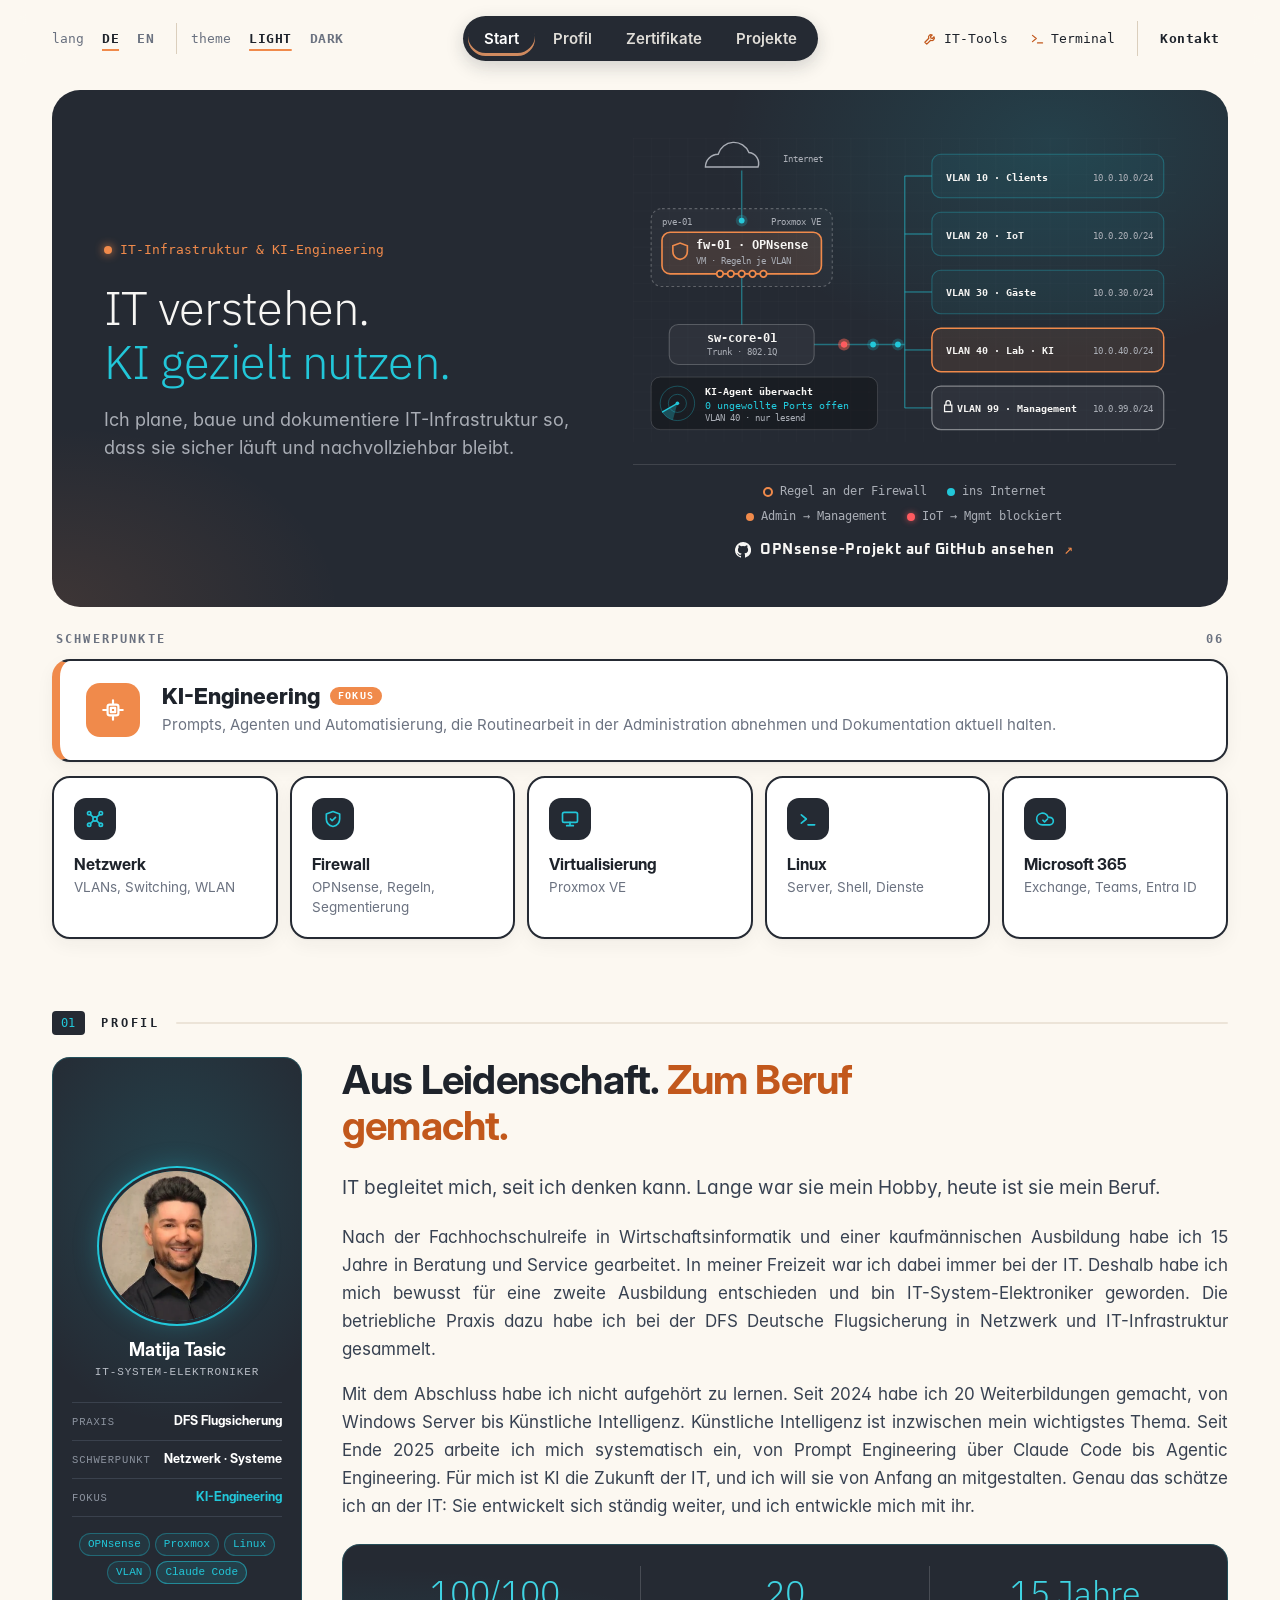
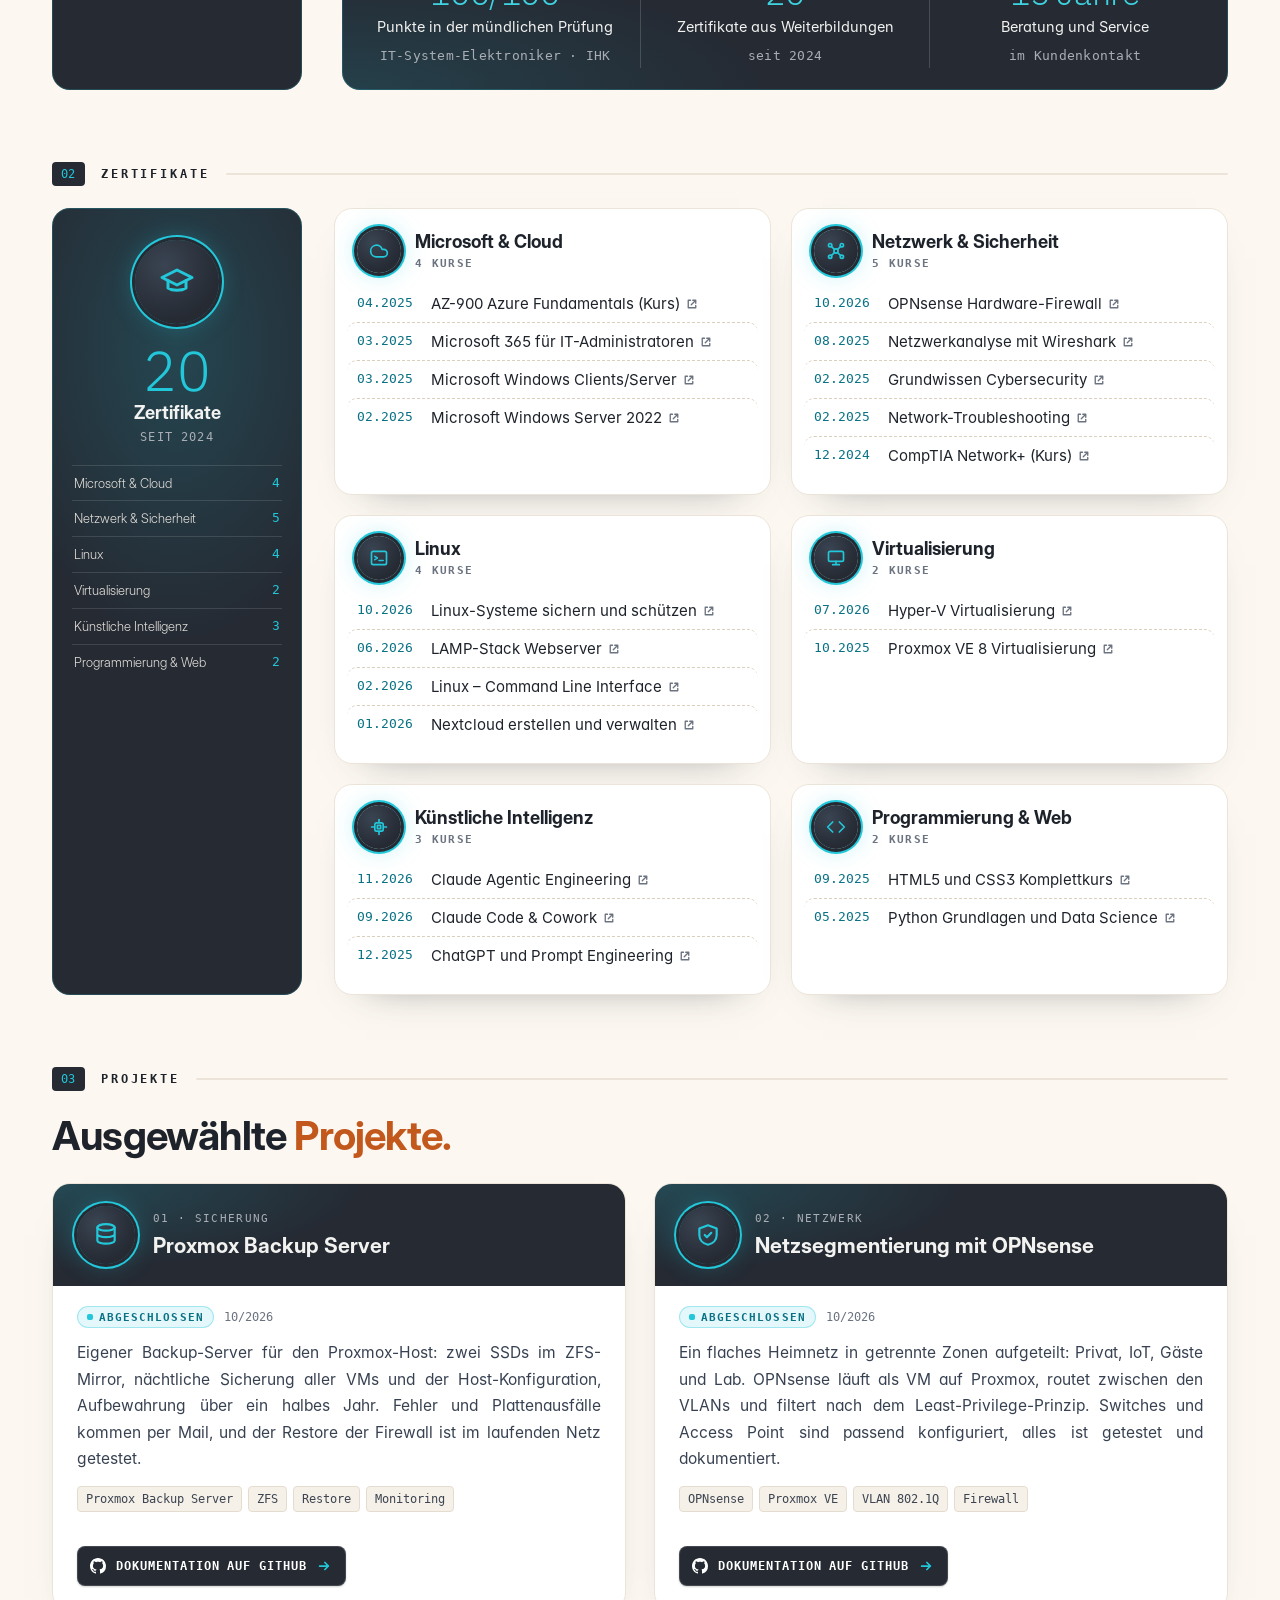
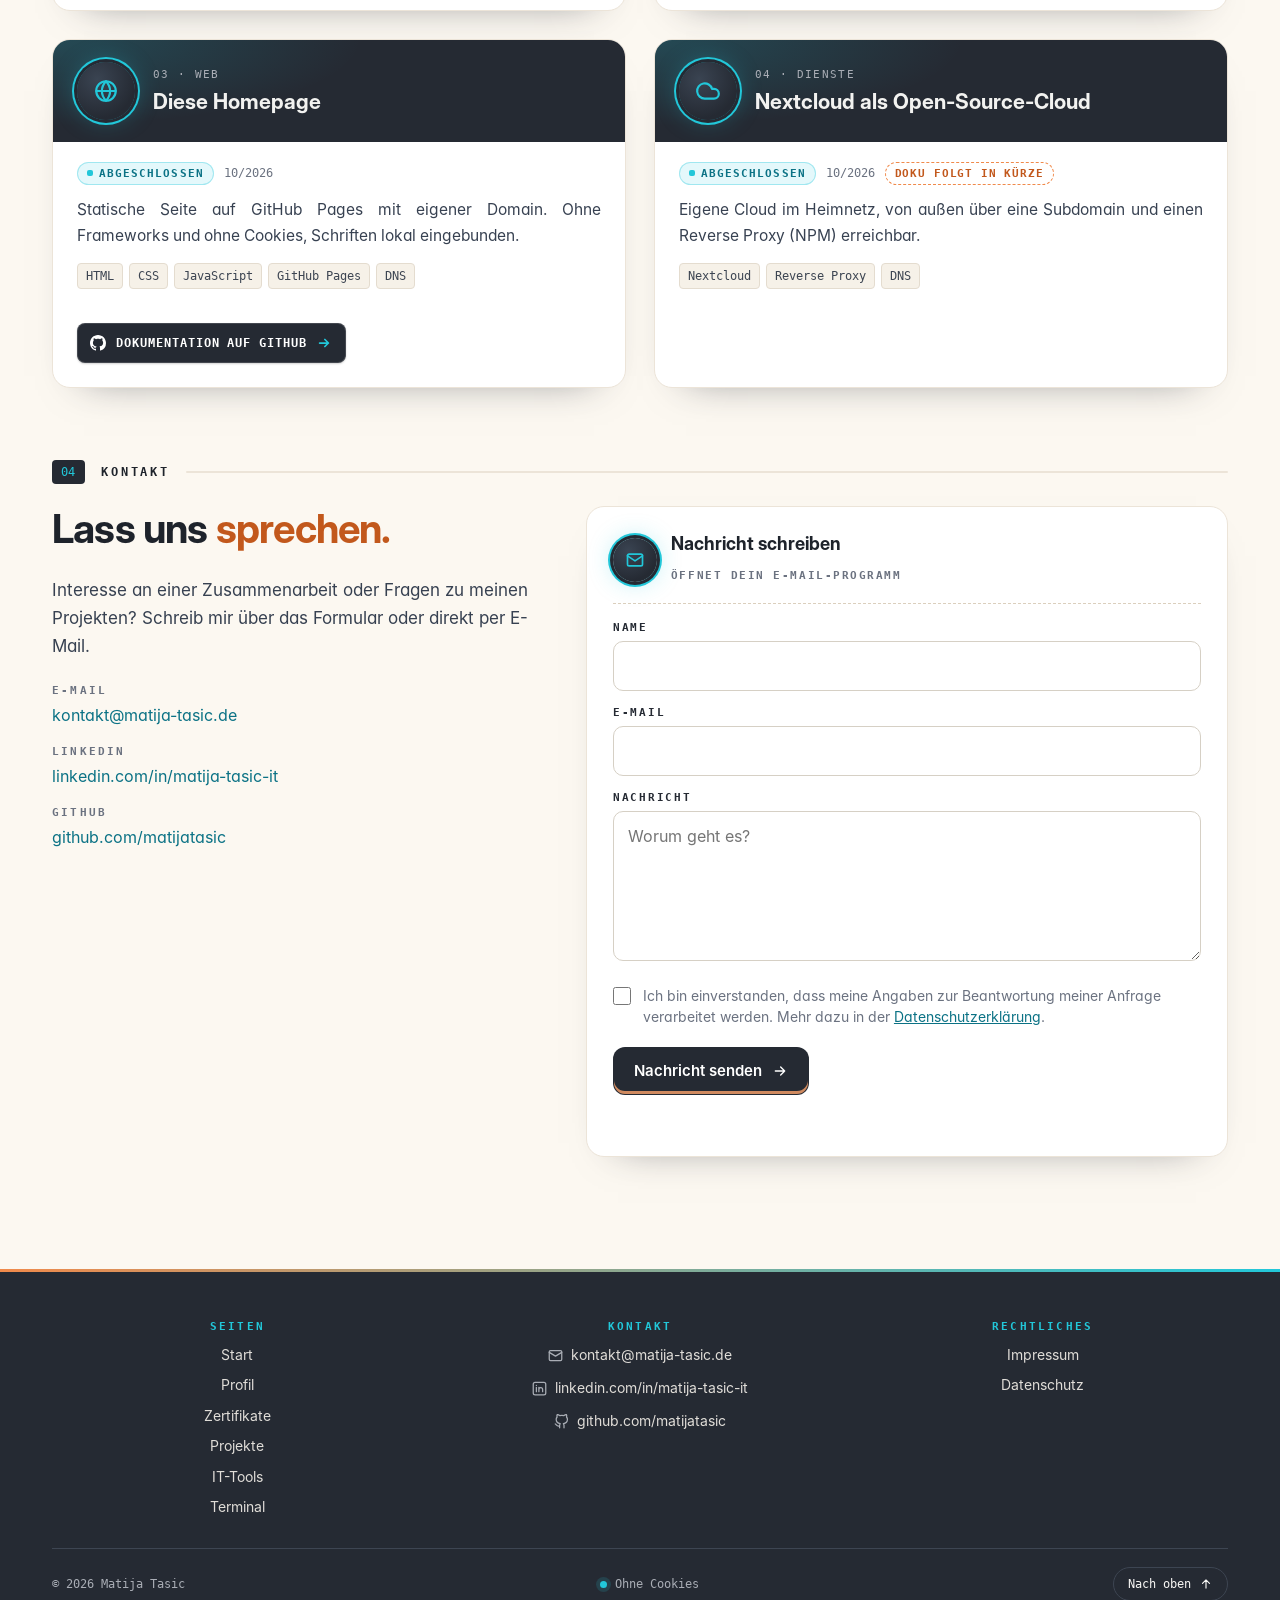
==== index.html @ be8ec12d "Startseite: Legende unter dem Netzplan in zwei feste Paare Oben „Regel an der Firewall“ + „ins Inter" ====
<!doctype html>
<html lang="de" translate="no" data-theme="light" data-title-de="Matija Tasic · IT-Administrator" data-title-en="Matija Tasic · IT Administrator">
<head>
  <meta charset="utf-8">
  <meta name="viewport" content="width=device-width, initial-scale=1">
  <title>Matija Tasic · IT-Administrator</title>
  <meta name="description" content="Portfolio von Matija Tasic, IT-Administrator: Netzwerk, Virtualisierung und saubere Dokumentation.">
  <meta name="google-site-verification" content="LfgrHQi7JJd3vk1AqT6-o4-kDVeIwT-0e5dMvR38cWw">
  <link rel="canonical" href="https://matija-tasic.de/">
  <meta property="og:type" content="profile">
  <meta property="og:site_name" content="Matija Tasic">
  <meta property="og:locale" content="de_DE">
  <meta property="og:title" content="Matija Tasic · IT-Administrator">
  <meta property="og:description" content="Portfolio von Matija Tasic, IT-Administrator: Netzwerk, Virtualisierung und saubere Dokumentation.">
  <meta property="og:url" content="https://matija-tasic.de/">
  <meta property="og:image" content="https://matija-tasic.de/assets/img/og-image.jpg">
  <meta property="og:image:width" content="1200">
  <meta property="og:image:height" content="630">
  <meta property="og:image:alt" content="Matija Tasic, IT-Administrator">
  <meta name="twitter:card" content="summary_large_image">
  <script type="application/ld+json">
{
  "@context": "https://schema.org",
  "@graph": [
    {
      "@type": "Person",
      "@id": "https://matija-tasic.de/#person",
      "name": "Matija Tasic",
      "alternateName": "Matija Tašić",
      "jobTitle": "IT-Administrator",
      "url": "https://matija-tasic.de/",
      "image": "https://matija-tasic.de/assets/img/og-image.jpg",
      "email": "mailto:kontakt@matija-tasic.de",
      "knowsAbout": [
        "Netzwerk",
        "VLAN",
        "KI-Engineering",
        "Firewall",
        "OPNsense",
        "Proxmox VE",
        "Proxmox Backup Server",
        "ZFS",
        "Virtualisierung",
        "IT-Dokumentation"
      ],
      "sameAs": [
        "https://github.com/matijatasic",
        "https://www.linkedin.com/in/matija-tasic-it"
      ]
    },
    {
      "@type": "WebSite",
      "@id": "https://matija-tasic.de/#website",
      "url": "https://matija-tasic.de/",
      "name": "Matija Tasic",
      "inLanguage": [
        "de",
        "en"
      ],
      "publisher": {
        "@id": "https://matija-tasic.de/#person"
      }
    }
  ]
}
  </script>
  <meta name="color-scheme" content="light dark">
  <meta name="google" content="notranslate">
  <link rel="icon" href="assets/img/favicon.svg" type="image/svg+xml">
  <link rel="preload" href="assets/fonts/inter-400.woff2" as="font" type="font/woff2" crossorigin>
  <link rel="preload" href="assets/fonts/inter-display-800.woff2" as="font" type="font/woff2" crossorigin>
  <link rel="stylesheet" href="assets/css/site.css?v=2026110505">
  <script>
    (function () {
      var d = document.documentElement, t = null, l = null;
      var mobil = window.matchMedia && window.matchMedia('(max-width: 860px)').matches;
      // Sprache: am Handy nur für den laufenden Besuch, sonst dauerhaft
      try { t = sessionStorage.getItem('theme'); l = (mobil ? sessionStorage : localStorage).getItem('lang'); } catch (e) {}
      // Seite startet hell (PC und Handy); Dunkel gilt nur, wenn es im laufenden Besuch gewählt wurde
      if (t === 'dark') d.setAttribute('data-theme', 'dark');
      if (l === 'en') d.lang = 'en';
    })();
  </script>
  <script src="assets/js/config.js" defer></script>
  <script src="assets/js/site.js?v=2026110503" defer></script>
  <script data-goatcounter="https://matija.goatcounter.com/count" async src="//gc.zgo.at/count.js"></script>
</head>
<body>
  <a class="skip" href="#inhalt"><span data-l="de">Zum Inhalt springen</span><span data-l="en">Skip to content</span></a>

<header class="site-head">
    <div class="sh-in">
      <a class="brand" href="#start" aria-label="Matija Tasic, Startseite" data-aria-de="Matija Tasic, Startseite" data-aria-en="Matija Tasic, home"><span class="brand-mk brand-3d"><svg viewBox="0 0 64 64" aria-hidden="true" focusable="false"><defs><linearGradient id="mt-f" x1="0" y1="0" x2="0" y2="1"><stop offset="0" stop-color="#ffb47a"/><stop offset="1" stop-color="#c2581c"/></linearGradient><linearGradient id="mt-s" x1="0" y1="0" x2="0" y2="1"><stop offset="0" stop-color="#3a4250"/><stop offset="1" stop-color="#151920"/></linearGradient><radialGradient id="mt-b" cx=".3" cy=".2" r=".9"><stop offset="0" stop-color="#3a4250"/><stop offset="1" stop-color="#222832"/></radialGradient></defs><rect width="64" height="64" rx="13" fill="url(#mt-b)"/><text x="34" y="45.5" font-family="Oxanium, sans-serif" font-weight="700" font-size="31" text-anchor="middle" letter-spacing="-.5" fill="url(#mt-s)">MT</text><text x="33.5" y="45" font-family="Oxanium, sans-serif" font-weight="700" font-size="31" text-anchor="middle" letter-spacing="-.5" fill="url(#mt-s)">MT</text><text x="33" y="44.5" font-family="Oxanium, sans-serif" font-weight="700" font-size="31" text-anchor="middle" letter-spacing="-.5" fill="url(#mt-s)">MT</text><text x="32.5" y="44" font-family="Oxanium, sans-serif" font-weight="700" font-size="31" text-anchor="middle" letter-spacing="-.5" fill="url(#mt-s)">MT</text><text x="32" y="43.5" font-family="Oxanium, sans-serif" font-weight="700" font-size="31" text-anchor="middle" letter-spacing="-.5" fill="url(#mt-s)">MT</text><text x="31.5" y="43" font-family="Oxanium, sans-serif" font-weight="700" font-size="31" text-anchor="middle" letter-spacing="-.5" fill="url(#mt-s)">MT</text><text x="31" y="42.5" font-family="Oxanium, sans-serif" font-weight="700" font-size="31" text-anchor="middle" letter-spacing="-.5" fill="url(#mt-s)">MT</text><text x="30.5" y="42" font-family="Oxanium, sans-serif" font-weight="700" font-size="31" text-anchor="middle" letter-spacing="-.5" fill="url(#mt-s)">MT</text><text x="30" y="41.5" font-family="Oxanium, sans-serif" font-weight="700" font-size="31" text-anchor="middle" letter-spacing="-.5" fill="url(#mt-s)">MT</text><text x="29.5" y="41" font-family="Oxanium, sans-serif" font-weight="700" font-size="31" text-anchor="middle" letter-spacing="-.5" fill="url(#mt-f)" stroke="#ffd2ae" stroke-opacity=".5" stroke-width=".4">MT</text></svg></span></a>
      <button class="menu-btn" type="button" aria-expanded="false" aria-controls="sh-panel" aria-label="Menü öffnen" data-aria-de="Menü öffnen" data-aria-en="Open menu">
        <svg viewBox="0 0 24 24" fill="none" stroke="currentColor" stroke-width="2" stroke-linecap="round" aria-hidden="true"><path d="M4 7h16M4 12h16M4 17h10"/></svg>
      </button>
      <nav class="mh-grid" aria-label="Hauptmenü" data-aria-de="Hauptmenü" data-aria-en="Main menu">
        <a href="#top" aria-current="page"><svg viewBox="0 0 24 24" fill="none" stroke="currentColor" stroke-width="2" stroke-linecap="round" stroke-linejoin="round" aria-hidden="true"><path d="M3 11l9-7 9 7"/><path d="M5 10v10h14V10"/></svg><span data-l="de">Start</span><span data-l="en">Home</span></a>
        <a href="#profil"><svg viewBox="0 0 24 24" fill="none" stroke="currentColor" stroke-width="2" stroke-linecap="round" stroke-linejoin="round" aria-hidden="true"><circle cx="12" cy="8" r="4"/><path d="M4 21c1.5-4 4.5-6 8-6s6.5 2 8 6"/></svg><span data-l="de">Profil</span><span data-l="en">Profile</span></a>
        <a href="#weiterbildungen"><svg viewBox="0 0 24 24" fill="none" stroke="currentColor" stroke-width="2" stroke-linecap="round" stroke-linejoin="round" aria-hidden="true"><path d="M2 9l10-5 10 5-10 5z"/><path d="M6 11v5c3 2 9 2 12 0v-5"/></svg><span data-l="de">Zertifikate</span><span data-l="en">Certificates</span></a>
        <a href="#projekte"><svg viewBox="0 0 24 24" fill="none" stroke="currentColor" stroke-width="2" stroke-linecap="round" stroke-linejoin="round" aria-hidden="true"><rect x="3" y="4" width="18" height="16" rx="2"/><path d="M3 9h18"/></svg><span data-l="de">Projekte</span><span data-l="en">Projects</span></a>
        <a href="werkzeuge.html"><svg viewBox="0 0 24 24" fill="none" stroke="currentColor" stroke-width="2" stroke-linecap="round" stroke-linejoin="round" aria-hidden="true"><path d="M14.7 6.3a4 4 0 0 0-5.4 5.4L3 18l3 3 6.3-6.3a4 4 0 0 0 5.4-5.4l-2.6 2.6-2.4-.6-.6-2.4z"/></svg><span data-l="de">IT-Tools</span><span data-l="en">IT tools</span></a>
        <a href="terminal.html"><svg viewBox="0 0 24 24" fill="none" stroke="currentColor" stroke-width="2" stroke-linecap="round" stroke-linejoin="round" aria-hidden="true"><path d="m4 17 6-5-6-5"/><path d="M12 19h8"/></svg><span data-l="de">Terminal</span><span data-l="en">Terminal</span></a>
      </nav>
      <div class="sh-panel" id="sh-panel">
        <nav class="sh-nav" aria-label="Hauptmenü" data-aria-de="Hauptmenü" data-aria-en="Main menu">
          <a href="#top" aria-current="page"><span data-l="de">Start</span><span data-l="en">Home</span></a>
          <a href="#profil"><span data-l="de">Profil</span><span data-l="en">Profile</span></a>
          <a href="#weiterbildungen"><span data-l="de">Zertifikate</span><span data-l="en">Certificates</span></a>
          <a href="#projekte"><span data-l="de">Projekte</span><span data-l="en">Projects</span></a>
        </nav>
        <div class="sh-prefs">
          <div class="seg" role="group" aria-label="Sprache" data-aria-de="Sprache" data-aria-en="Language">
            <button type="button" data-set-lang="de" aria-pressed="true">DE</button>
            <button type="button" data-set-lang="en" aria-pressed="false">EN</button>
          </div>
          <div class="seg seg-theme" role="group" aria-label="Ansicht" data-aria-de="Ansicht" data-aria-en="Theme">
            <button type="button" data-set-theme="light" aria-pressed="true">LIGHT</button>
            <button type="button" data-set-theme="dark" aria-pressed="false">DARK</button>
          </div>
        </div>
        <div class="sh-right">
          <nav class="sh-lab" aria-label="Werkzeuge" data-aria-de="Werkzeuge" data-aria-en="Tools">
            <div class="sh-drop">
              <a href="werkzeuge.html"><svg class="ic" viewBox="0 0 24 24" fill="none" stroke="currentColor" stroke-width="2" stroke-linecap="round" stroke-linejoin="round" aria-hidden="true"><path d="M14.7 6.3a4 4 0 0 0-5.4 5.4L3 18l3 3 6.3-6.3a4 4 0 0 0 5.4-5.4l-2.6 2.6-2.4-.6-.6-2.4z"/></svg>IT-Tools<svg viewBox="0 0 24 24" fill="none" stroke="currentColor" stroke-width="2" stroke-linecap="round" stroke-linejoin="round" aria-hidden="true"><path d="m6 9 6 6 6-6"/></svg></a>
              <ul class="sh-tools"><li><a href="werkzeuge.html#subnetz"><svg viewBox="0 0 24 24" fill="none" stroke="currentColor" stroke-width="2" stroke-linecap="round" stroke-linejoin="round" aria-hidden="true"><rect x="9" y="3" width="6" height="5" rx="1"/><rect x="3" y="16" width="6" height="5" rx="1"/><rect x="15" y="16" width="6" height="5" rx="1"/><path d="M12 8v4M6 16v-4h12v4"/></svg><span><span data-l="de">Subnetzrechner</span><span data-l="en">Subnet calculator</span></span></a></li><li><a href="werkzeuge.html#vlan"><svg viewBox="0 0 24 24" fill="none" stroke="currentColor" stroke-width="2" stroke-linecap="round" stroke-linejoin="round" aria-hidden="true"><path d="M12 3l9 5-9 5-9-5 9-5z"/><path d="M3 13l9 5 9-5"/></svg><span><span data-l="de">VLAN-Planer</span><span data-l="en">VLAN planner</span></span></a></li><li><a href="werkzeuge.html#ports"><svg viewBox="0 0 24 24" fill="none" stroke="currentColor" stroke-width="2" stroke-linecap="round" stroke-linejoin="round" aria-hidden="true"><path d="M9 2v5M15 2v5M6 7h12v3a6 6 0 0 1-12 0V7zM12 16v6"/></svg><span><span data-l="de">Port-Lexikon</span><span data-l="en">Port reference</span></span></a></li><li><a href="werkzeuge.html#passwort"><svg viewBox="0 0 24 24" fill="none" stroke="currentColor" stroke-width="2" stroke-linecap="round" stroke-linejoin="round" aria-hidden="true"><rect x="4" y="11" width="16" height="10" rx="2"/><path d="M8 11V7a4 4 0 0 1 8 0v4"/></svg><span><span data-l="de">Passwortgenerator</span><span data-l="en">Password generator</span></span></a></li><li><a href="werkzeuge.html#hash"><svg viewBox="0 0 24 24" fill="none" stroke="currentColor" stroke-width="2" stroke-linecap="round" stroke-linejoin="round" aria-hidden="true"><path d="M5 9h14M5 15h14M10 3 8 21M16 3l-2 18"/></svg><span><span data-l="de">Hash-Rechner</span><span data-l="en">Hash calculator</span></span></a></li><li><a href="werkzeuge.html#befehle"><svg viewBox="0 0 24 24" fill="none" stroke="currentColor" stroke-width="2" stroke-linecap="round" stroke-linejoin="round" aria-hidden="true"><path d="m4 17 6-5-6-5"/><path d="M12 19h8"/></svg><span><span data-l="de">Befehls-Baukasten</span><span data-l="en">Command builder</span></span></a></li><li><a href="werkzeuge.html#binaer"><svg viewBox="0 0 24 24" fill="none" stroke="currentColor" stroke-width="2" stroke-linecap="round" stroke-linejoin="round" aria-hidden="true"><path d="M6 4v6M4.5 5.2 6 4"/><rect x="14" y="4" width="4" height="6" rx="2"/><rect x="4" y="14" width="4" height="6" rx="2"/><path d="M18 14v6M16.5 15.2 18 14"/></svg><span><span data-l="de">Binär-Umrechner</span><span data-l="en">Binary converter</span></span></a></li><li><a href="werkzeuge.html#cron"><svg viewBox="0 0 24 24" fill="none" stroke="currentColor" stroke-width="2" stroke-linecap="round" stroke-linejoin="round" aria-hidden="true"><circle cx="12" cy="12" r="9"/><path d="M12 7v5l3 2"/></svg><span><span data-l="de">Cron-Erklärer</span><span data-l="en">Cron explainer</span></span></a></li></ul>
            </div>
            <a href="terminal.html"><svg class="ic" viewBox="0 0 24 24" fill="none" stroke="currentColor" stroke-width="2" stroke-linecap="round" stroke-linejoin="round" aria-hidden="true"><path d="m4 17 6-5-6-5"/><path d="M12 19h8"/></svg>Terminal</a>
          </nav>
          <a class="sh-cta" href="#kontakt"><span data-l="de">Kontakt</span><span data-l="en">Contact</span></a>
        </div>
      </div>
    </div>
  </header>

  <!-- ============ Inhalt ============ -->
  <main class="doc" id="inhalt">

    <!-- Start -->
    <section class="chapter hero" id="start">
      <div class="hero-card">
        <div class="hero-text">
          <span class="hero-tag"><span data-l="de">IT-Infrastruktur &amp; KI-Engineering</span><span data-l="en">IT infrastructure &amp; AI engineering</span></span>
          <h1><span data-l="de">IT verstehen.<br><em>KI gezielt nutzen.</em></span><span data-l="en">Understand IT.<br><em>Use AI with purpose.</em></span></h1>
          <p class="lead"><span data-l="de">Ich plane, baue und dokumentiere IT-Infrastruktur so, dass sie sicher läuft und nachvollziehbar bleibt.</span><span data-l="en">I plan, build and document IT infrastructure so that it runs securely and stays traceable.</span></p>
        </div>
        <div class="hero-plan"><svg viewBox="0 0 600 336" class="plan np2 np2-2" role="img" aria-label="Netzplan: Internet, Firewall fw-01, Core-Switch, vier VLANs, Management-Netz und KI-Agent mit 0 ungewollt offenen Ports" data-aria-de="Netzplan: Internet, Firewall fw-01, Core-Switch, vier VLANs, Management-Netz und KI-Agent mit 0 ungewollt offenen Ports" data-aria-en="Network diagram: internet, firewall fw-01, core switch, four VLANs, management network and AI agent reporting 0 unwanted open ports"><defs><pattern id="pgrid" width="20" height="20" patternUnits="userSpaceOnUse"><path d="M20 0H0V20" class="p-grid"/></pattern></defs><rect width="600" height="336" fill="url(#pgrid)" opacity=".5"/><path d="M18 62a14 14 0 0 1 14-14 18 18 0 0 1 34-2 12 12 0 0 1 10 16z" class="cloud" transform="translate(62 -30)"/><text x="166" y="26" class="t-s">Internet</text><path d="M120 36V92" class="ln"/><path d="M120 150V206" class="ln"/><path d="M200 228H300"class="ln"/><path d="M300 42V298" class="ln"/><path d="M300 42H330" class="ln"/><path d="M300 106H330" class="ln"/><path d="M300 170H330" class="ln"/><path d="M300 234H330" class="ln"/><path d="M300 298H330" class="ln"/><g class="pk pk-tq"><circle r="6.5" class="pk-h"/><circle r="3.2"/><animateMotion dur="5.7s" begin="-0s" repeatCount="indefinite" path="M330 42H300V228H120V36"/><animate attributeName="opacity" values="0;1;1;0" keyTimes="0;.08;.9;1" dur="5.7s" begin="-0s" repeatCount="indefinite"/></g><g class="pk pk-tq"><circle r="6.5" class="pk-h"/><circle r="3.2"/><animateMotion dur="5.7s" begin="-2.85s" repeatCount="indefinite" path="M330 170H300V228H120V36"/><animate attributeName="opacity" values="0;1;1;0" keyTimes="0;.08;.9;1" dur="5.7s" begin="-2.85s" repeatCount="indefinite"/></g><g class="pk pk-tq"><circle r="6.5" class="pk-h"/><circle r="3.2"/><animateMotion dur="5.7s" begin="-1.5s" repeatCount="indefinite" path="M120 36V228H300V106H330"/><animate attributeName="opacity" values="0;1;1;0" keyTimes="0;.08;.9;1" dur="5.7s" begin="-1.5s" repeatCount="indefinite"/></g><g class="pk pk-cu"><circle r="6.5" class="pk-h"/><circle r="3.2"/><animateMotion dur="7.5s" begin="-3.9s" repeatCount="indefinite" path="M330 42H300V228H120V130V228H300V298H330"/><animate attributeName="opacity" values="0;1;1;0" keyTimes="0;.08;.9;1" dur="7.5s" begin="-3.9s" repeatCount="indefinite"/></g><g class="pk pk-x"><circle r="6.5" class="pk-h"/><circle r="3.2"/><animateMotion dur="5.4s" begin="-0.75s" repeatCount="indefinite" path="M330 106H300V228H120V154"/><animate attributeName="opacity" values="0;1;1;0" keyTimes="0;.08;.86;.94" dur="5.4s" begin="-0.75s" repeatCount="indefinite"/></g><rect x="20" y="78" width="200" height="86" rx="12" class="hv"/><text x="32" y="96" class="t-s">pve-01</text><text x="208" y="96" class="t-s" text-anchor="end">Proxmox VE</text><rect x="32" y="104" width="176" height="46" rx="9" class="fw"/><path transform="translate(44 116) scale(1)" d="M0 3l8-3 8 3v6c0 5-3.5 8-8 9-4.5-1-8-4-8-9z" class="shield"/><text x="70" y="123" class="t-n">fw-01 · OPNsense</text><text x="70" y="139" class="t-s" data-l="de">VM · Regeln je VLAN</text><text x="70" y="139" class="t-s" data-l="en">VM · rules per VLAN</text><circle cx="96" cy="150" r="3.6" class="rule"/><circle cx="108" cy="150" r="3.6" class="rule"/><circle cx="120" cy="150" r="3.6" class="rule"/><circle cx="132" cy="150" r="3.6" class="rule"/><circle cx="144" cy="150" r="3.6" class="rule"/><g class="blk-x" opacity="0"><circle cx="120" cy="150" r="15" class="blk-h"/><circle cx="120" cy="150" r="9" class="blk-c"/><path d="M115.5 145.5l9 9M124.5 145.5l-9 9" class="blk-p"/><animate attributeName="opacity" values="0;0;1;1;0" keyTimes="0;.84;.88;.97;1" dur="5.4s" begin="-0.75s" repeatCount="indefinite"/></g><rect x="40" y="206" width="160" height="44" rx="10" class="sw"/><text x="120" y="225" class="t-n" text-anchor="middle">sw-core-01</text><text x="120" y="240" class="t-s" text-anchor="middle">Trunk · 802.1Q</text><rect x="330" y="18" width="256" height="48" rx="10" class="z"/><text x="346" y="47" class="t-z">VLAN 10 · Clients</text><text x="574" y="47" class="t-s" text-anchor="end">10.0.10.0/24</text><rect x="330" y="82" width="256" height="48" rx="10" class="z"/><text x="346" y="111" class="t-z">VLAN 20 · IoT</text><text x="574" y="111" class="t-s" text-anchor="end">10.0.20.0/24</text><rect x="330" y="146" width="256" height="48" rx="10" class="z"/><text x="346" y="175" class="t-z" data-l="de">VLAN 30 · Gäste</text><text x="346" y="175" class="t-z" data-l="en">VLAN 30 · Guests</text><text x="574" y="175" class="t-s" text-anchor="end">10.0.30.0/24</text><rect x="330" y="210" width="256" height="48" rx="10" class="zk"/><text x="346" y="239" class="t-z" data-l="de">VLAN 40 · Lab · KI</text><text x="346" y="239" class="t-z" data-l="en">VLAN 40 · Lab · AI</text><text x="574" y="239" class="t-s" text-anchor="end">10.0.40.0/24</text><rect x="330" y="274" width="256" height="48" rx="10" class="zm"/><path d="M344 295h8v7h-8zM345.5 295v-2.5a2.5 2.5 0 0 1 5 0v2.5" class="lock"/><text x="358" y="303" class="t-z">VLAN 99 · Management</text><text x="574" y="303" class="t-s" text-anchor="end">10.0.99.0/24</text><g class="ag"><rect x="20" y="264" width="250" height="58" rx="10" class="aw"/><circle cx="49" cy="293" r="19" class="ag-r"/><circle cx="49" cy="293" r="10" class="ag-r"/><g><path d="M49 293L49 274A19 19 0 0 1 62.4 279.6Z" class="ag-sw"/><path d="M49 293L62.4 279.6" class="ag-ln"/><animateTransform attributeName="transform" type="rotate" from="0 49 293" to="360 49 293" dur="4s" repeatCount="indefinite"/></g><circle cx="49" cy="293" r="2" class="ag-live"/><text x="80" y="284" class="t-z" data-l="de">KI-Agent überwacht</text><text x="80" y="284" class="t-z" data-l="en">AI agent monitoring</text><text x="80" y="299" class="t-c2" data-l="de">0 ungewollte Ports offen</text><text x="80" y="299" class="t-c2" data-l="en">0 unwanted ports open</text><text x="80" y="313" class="t-s" data-l="de">VLAN 40 · nur lesend</text><text x="80" y="313" class="t-s" data-l="en">VLAN 40 · read-only</text></g></svg><span class="np-foot"><span class="np-leg"><span class="np-row"><span class="np-li"><i class="np-d d-rule"></i><span data-l="de">Regel an der Firewall</span><span data-l="en">Rule at the firewall</span></span><span class="np-li"><i class="np-d d-tq"></i><span data-l="de">ins Internet</span><span data-l="en">to the internet</span></span></span><span class="np-row"><span class="np-li"><i class="np-d d-cu"></i><span data-l="de">Admin → Management</span><span data-l="en">admin → management</span></span><span class="np-li"><i class="np-d d-x"></i><span data-l="de">IoT → Mgmt blockiert</span><span data-l="en">IoT → mgmt blocked</span></span></span></span><a class="np-hint np-link" href="https://github.com/matijatasic/opnsense-vlan-segmentierung" target="_blank" rel="noopener" aria-label="OPNsense-Projekt auf GitHub öffnen (neuer Tab)" data-aria-de="OPNsense-Projekt auf GitHub öffnen (neuer Tab)" data-aria-en="Open the OPNsense project on GitHub (new tab)"><svg class="np-gh" viewBox="0 0 16 16" aria-hidden="true"><path fill="currentColor" d="M8 0a8 8 0 0 0-2.53 15.59c.4.07.55-.17.55-.38v-1.34c-2.23.48-2.7-1.07-2.7-1.07-.36-.92-.89-1.17-.89-1.17-.73-.5.06-.49.06-.49.8.06 1.23.83 1.23.83.72 1.22 1.88.87 2.34.66.07-.52.28-.87.5-1.07-1.78-.2-3.65-.89-3.65-3.95 0-.87.31-1.59.82-2.15-.08-.2-.36-1.02.08-2.12 0 0 .67-.21 2.2.82a7.6 7.6 0 0 1 4 0c1.53-1.04 2.2-.82 2.2-.82.44 1.1.16 1.92.08 2.12.51.56.82 1.28.82 2.15 0 3.07-1.87 3.75-3.66 3.95.29.25.54.73.54 1.48v2.2c0 .21.15.46.55.38A8 8 0 0 0 8 0z"/></svg><span data-l="de">OPNsense-Projekt auf GitHub ansehen</span><span data-l="en">View the OPNsense project on GitHub</span><b class="np-ar">↗</b></a></span></div>
      </div>
    </section>

    <!-- Schwerpunkte -->
    <section class="chapter" id="schwerpunkte" aria-label="Schwerpunkte" data-aria-de="Schwerpunkte" data-aria-en="Focus areas">
      <div class="lbl-row"><span><span data-l="de">Schwerpunkte</span><span data-l="en">Focus areas</span></span><span>06</span></div>
      <div class="ki-banner">
        <span class="ki-ico"><svg viewBox="0 0 24 24" fill="none" stroke="currentColor" stroke-width="2" stroke-linecap="round" stroke-linejoin="round" aria-hidden="true"><path d="M12 3v3M12 18v3M3 12h3M18 12h3"/><rect x="7" y="7" width="10" height="10" rx="2"/><path d="M10 10h4v4h-4z"/></svg></span>
        <div>
          <h3><span data-l="de">KI-Engineering</span><span data-l="en">AI engineering</span><small>Fokus</small></h3>
          <p><span data-l="de">Prompts, Agenten und Automatisierung, die Routinearbeit in der Administration abnehmen und Dokumentation aktuell halten.</span><span data-l="en">Prompts, agents and automation that take routine work off administrators and keep documentation up to date.</span></p>
        </div>
      </div>
      <div class="skills">
        <div class="skill"><i><svg viewBox="0 0 24 24" fill="none" stroke="currentColor" stroke-width="2" stroke-linecap="round" stroke-linejoin="round" aria-hidden="true"><circle cx="12" cy="12" r="2.5"/><circle cx="5" cy="5" r="2"/><circle cx="19" cy="5" r="2"/><circle cx="5" cy="19" r="2"/><circle cx="19" cy="19" r="2"/><path d="M6.4 6.4l3.8 3.8M17.6 6.4l-3.8 3.8M6.4 17.6l3.8-3.8M17.6 17.6l-3.8-3.8"/></svg></i><b><span data-l="de">Netzwerk</span><span data-l="en">Networking</span></b><span><span data-l="de">VLANs, Switching, WLAN</span><span data-l="en">VLANs, switching, Wi-Fi</span></span></div><div class="skill"><i><svg viewBox="0 0 24 24" fill="none" stroke="currentColor" stroke-width="2" stroke-linecap="round" stroke-linejoin="round" aria-hidden="true"><path d="M12 3l8 3v6c0 5-3.5 8-8 9-4.5-1-8-4-8-9V6z"/><path d="M9 12l2 2 4-4"/></svg></i><b>Firewall</b><span><span data-l="de">OPNsense, Regeln, Segmentierung</span><span data-l="en">OPNsense, rules, segmentation</span></span></div><div class="skill"><i><svg viewBox="0 0 24 24" fill="none" stroke="currentColor" stroke-width="2" stroke-linecap="round" stroke-linejoin="round" aria-hidden="true"><rect x="3" y="4" width="18" height="12" rx="2"/><path d="M8 20h8M12 16v4"/></svg></i><b><span data-l="de">Virtualisierung</span><span data-l="en">Virtualisation</span></b><span>Proxmox VE</span></div><div class="skill"><i><svg viewBox="0 0 24 24" fill="none" stroke="currentColor" stroke-width="2" stroke-linecap="round" stroke-linejoin="round" aria-hidden="true"><path d="M4 17l6-5-6-5M12 19h8"/></svg></i><b>Linux</b><span><span data-l="de">Server, Shell, Dienste</span><span data-l="en">Servers, shell, services</span></span></div><div class="skill"><i><svg viewBox="0 0 24 24" fill="none" stroke="currentColor" stroke-width="2" stroke-linecap="round" stroke-linejoin="round" aria-hidden="true"><path d="M17.5 19H9a7 7 0 1 1 6.71-9h1.79a4.5 4.5 0 1 1 0 9z"/><path d="m9.5 13.5 2 2 3.5-3.5"/></svg></i><b>Microsoft 365</b><span>Exchange, Teams, Entra ID</span></div>
      </div>
    </section>

    <!-- 01 Profil -->
    <section class="chapter" id="profil">
      <div class="ch-head" data-node data-runtitle data-runtitle-de="Profil" data-runtitle-en="Profile">
        <span class="ch-num">01</span>
        <h2 class="ch-title"><span data-l="de">Profil</span><span data-l="en">Profile</span></h2>
        <span class="ch-rule"></span>
      </div>
      <div class="profil-grid pf3">
        <aside class="pf-card">
          <span class="pf-ph"><img src="assets/img/portrait.webp?v=2026110333" alt="Matija Tasic" width="440" height="440" loading="lazy"></span>
          <b class="pf-name">Matija Tasic</b>
          <span class="pf-role"><span data-l="de">IT-System-Elektroniker</span><span data-l="en">IT systems electronics technician</span></span>
          <div class="pf-facts">
            <dl>
              <div><dt><span data-l="de">Praxis</span><span data-l="en">Practice</span></dt><dd><span data-l="de">DFS Flugsicherung</span><span data-l="en">DFS air navigation</span></dd></div>
              <div><dt><span data-l="de">Schwerpunkt</span><span data-l="en">Specialty</span></dt><dd><span data-l="de">Netzwerk · Systeme</span><span data-l="en">Networks · Systems</span></dd></div>
              <div><dt><span data-l="de">Fokus</span><span data-l="en">Focus</span></dt><dd class="cu">KI-Engineering</dd></div>
            </dl>
            <ul class="pf-chips" aria-label="Tools"><li>OPNsense</li><li>Proxmox</li><li>Linux</li><li>VLAN</li><li class="k">Claude Code</li></ul>
          </div>
        </aside>
        <div>
      <p class="statement">
        <span data-l="de">Aus Leidenschaft. <em>Zum Beruf gemacht.</em></span>
        <span data-l="en">From passion <em>to profession.</em></span>
      </p>
      <p class="lead">
        <span data-l="de">IT begleitet mich, seit ich denken kann. Lange war sie mein Hobby, heute ist sie mein Beruf.</span>
        <span data-l="en">IT has been part of my life for as long as I can remember. For years it was my hobby, today it is my profession.</span>
      </p>
      <p>
        <span data-l="de">Nach der Fachhochschulreife in Wirtschaftsinformatik und einer kaufmännischen Ausbildung habe ich 15 Jahre in Beratung und Service gearbeitet. In meiner Freizeit war ich dabei immer bei der IT. Deshalb habe ich mich bewusst für eine zweite Ausbildung entschieden und bin IT-System-Elektroniker geworden. Die betriebliche Praxis dazu habe ich bei der DFS Deutsche Flugsicherung in Netzwerk und IT-Infrastruktur gesammelt.</span>
        <span data-l="en">After a vocational diploma in business informatics and commercial training, I spent 15 years in advice and customer service. In my free time, IT was always my thing. So I made a deliberate decision to take a second apprenticeship and became an IT systems electronics technician. I gained the practical part of that training at DFS, the German air navigation service, working on networks and IT infrastructure.</span>
      </p>
      <p>
        <span data-l="de">Mit dem Abschluss habe ich nicht aufgehört zu lernen. Seit 2024 habe ich 20 Weiterbildungen gemacht, von Windows Server bis Künstliche Intelligenz. Künstliche Intelligenz ist inzwischen mein wichtigstes Thema. Seit Ende 2025 arbeite ich mich systematisch ein, von Prompt Engineering über Claude Code bis Agentic Engineering. Für mich ist KI die Zukunft der IT, und ich will sie von Anfang an mitgestalten. Genau das schätze ich an der IT: Sie entwickelt sich ständig weiter, und ich entwickle mich mit ihr.</span>
        <span data-l="en">Finishing my training did not mean I stopped learning. Since 2024 I have completed 20 training courses, from Windows Server to artificial intelligence. Artificial intelligence has become my most important topic. Since late 2025 I have been working through it systematically, from prompt engineering to Claude Code and agentic engineering. For me, AI is the future of IT, and I want to help shape it from the start. That is exactly what I value about IT: it keeps evolving, and I evolve with it.</span>
      </p>
      <div class="pf-win pf-band">
        <div><b><span data-l="de">100/100</span><span data-l="en">100/100</span></b><span class="pl"><span data-l="de">Punkte in der mündlichen Prüfung</span><span data-l="en">points in the oral exam</span></span><span class="ps"><span data-l="de">IT-System-Elektroniker · IHK</span><span data-l="en">IT systems electronics technician · IHK</span></span></div>
        <a class="pf-link" href="#weiterbildungen"><b><span data-l="de">20</span><span data-l="en">20</span></b><span class="pl"><span data-l="de">Zertifikate aus Weiterbildungen</span><span data-l="en">certificates from training courses</span></span><span class="ps"><span data-l="de">seit 2024</span><span data-l="en">since 2024</span></span></a>
        <div><b><span data-l="de">15 Jahre</span><span data-l="en">15 years</span></b><span class="pl"><span data-l="de">Beratung und Service</span><span data-l="en">advice and service</span></span><span class="ps"><span data-l="de">im Kundenkontakt</span><span data-l="en">in customer contact</span></span></div>
      </div>
        </div>
      </div>
    </section>

    <!-- 02 Zertifikate -->
    <section class="chapter" id="weiterbildungen">
      <div class="ch-head" data-node data-runtitle data-runtitle-de="Zertifikate" data-runtitle-en="Certificates">
        <span class="ch-num">02</span>
        <h2 class="ch-title"><span data-l="de">Zertifikate</span><span data-l="en">Certificates</span></h2>
        <span class="ch-rule"></span>
      </div>
      <div class="zq3"><aside class="zq3-card"><span class="pq-ring lg"><svg viewBox="0 0 24 24" fill="none" stroke="currentColor" stroke-width="2" stroke-linecap="round" stroke-linejoin="round" aria-hidden="true"><path d="M2 9l10-5 10 5-10 5z"></path><path d="M6 11v5c3 2 9 2 12 0v-5"></path></svg></span><span class="zq3-big">20</span><span class="zq3-l"><span data-l="de">Zertifikate</span><span data-l="en">certificates</span></span><span class="zq3-s"><span data-l="de">seit 2024</span><span data-l="en">since 2024</span></span><dl><div><dt><span data-l="de">Microsoft &amp; Cloud</span><span data-l="en">Microsoft &amp; cloud</span></dt><dd>4</dd></div><div><dt><span data-l="de">Netzwerk &amp; Sicherheit</span><span data-l="en">Networking &amp; security</span></dt><dd>5</dd></div><div><dt><span data-l="de">Linux</span><span data-l="en">Linux</span></dt><dd>4</dd></div><div><dt><span data-l="de">Virtualisierung</span><span data-l="en">Virtualisation</span></dt><dd>2</dd></div><div><dt><span data-l="de">Künstliche Intelligenz</span><span data-l="en">Artificial intelligence</span></dt><dd>3</dd></div><div><dt><span data-l="de">Programmierung &amp; Web</span><span data-l="en">Programming &amp; web</span></dt><dd>2</dd></div></dl></aside>

        <div class="zq3-grid">
          <article><div class="zq3-h"><span class="pq-ring sm"><svg viewBox="0 0 24 24" fill="none" stroke="currentColor" stroke-width="2" stroke-linecap="round" stroke-linejoin="round" aria-hidden="true"><path d="M17.5 19H9a7 7 0 1 1 6.71-9h1.79a4.5 4.5 0 1 1 0 9z"></path></svg></span><div><h3><span data-l="de">Microsoft &amp; Cloud</span><span data-l="en">Microsoft &amp; cloud</span></h3><span class="pq-layer d">4 <span data-l="de">Kurse</span><span data-l="en">courses</span></span></div></div><ul class="zr-ul"><li><time>04.2025</time><a class="zr-cert" href="assets/zertifikate/az-900-azure-fundamentals.jpg" target="_blank" rel="noopener" data-aria-de="Zertifikat ansehen: AZ-900 Azure Fundamentals" data-aria-en="View certificate: AZ-900 Azure Fundamentals" aria-label="Zertifikat ansehen: AZ-900 Azure Fundamentals">AZ-900 Azure Fundamentals <span data-l="de">(Kurs)</span><span data-l="en">(course)</span><svg class="zr-ic" viewBox="0 0 16 16" fill="none" stroke="currentColor" stroke-width="1.8" stroke-linecap="round" stroke-linejoin="round" aria-hidden="true"><path d="M6 3H3v10h10v-3M9 3h4v4M13 3 7 9"/></svg></a></li><li><time>03.2025</time><a class="zr-cert" href="assets/zertifikate/microsoft-365-it-administratoren.pdf" target="_blank" rel="noopener" data-aria-de="Zertifikat ansehen: Microsoft 365 für IT-Administratoren" data-aria-en="View certificate: Microsoft 365 für IT-Administratoren" aria-label="Zertifikat ansehen: Microsoft 365 für IT-Administratoren">Microsoft 365 für IT-Administratoren<svg class="zr-ic" viewBox="0 0 16 16" fill="none" stroke="currentColor" stroke-width="1.8" stroke-linecap="round" stroke-linejoin="round" aria-hidden="true"><path d="M6 3H3v10h10v-3M9 3h4v4M13 3 7 9"/></svg></a></li><li><time>03.2025</time><a class="zr-cert" href="assets/zertifikate/windows-client-server-troubleshooting.jpg" target="_blank" rel="noopener" data-aria-de="Zertifikat ansehen: Microsoft Windows Clients/Server" data-aria-en="View certificate: Microsoft Windows Clients/Server" aria-label="Zertifikat ansehen: Microsoft Windows Clients/Server">Microsoft Windows Clients/Server<svg class="zr-ic" viewBox="0 0 16 16" fill="none" stroke="currentColor" stroke-width="1.8" stroke-linecap="round" stroke-linejoin="round" aria-hidden="true"><path d="M6 3H3v10h10v-3M9 3h4v4M13 3 7 9"/></svg></a></li><li><time>02.2025</time><a class="zr-cert" href="assets/zertifikate/windows-server-2019-2022.jpg" target="_blank" rel="noopener" data-aria-de="Zertifikat ansehen: Microsoft Windows Server 2022" data-aria-en="View certificate: Microsoft Windows Server 2022" aria-label="Zertifikat ansehen: Microsoft Windows Server 2022">Microsoft Windows Server 2022<svg class="zr-ic" viewBox="0 0 16 16" fill="none" stroke="currentColor" stroke-width="1.8" stroke-linecap="round" stroke-linejoin="round" aria-hidden="true"><path d="M6 3H3v10h10v-3M9 3h4v4M13 3 7 9"/></svg></a></li></ul></article>
          <article><div class="zq3-h"><span class="pq-ring sm"><svg viewBox="0 0 24 24" fill="none" stroke="currentColor" stroke-width="2" stroke-linecap="round" stroke-linejoin="round" aria-hidden="true"><circle cx="12" cy="12" r="2.5"></circle><circle cx="5" cy="5" r="2"></circle><circle cx="19" cy="5" r="2"></circle><circle cx="5" cy="19" r="2"></circle><circle cx="19" cy="19" r="2"></circle><path d="M6.4 6.4l3.8 3.8M17.6 6.4l-3.8 3.8M6.4 17.6l3.8-3.8M17.6 17.6l-3.8-3.8"></path></svg></span><div><h3><span data-l="de">Netzwerk &amp; Sicherheit</span><span data-l="en">Networking &amp; security</span></h3><span class="pq-layer d">5 <span data-l="de">Kurse</span><span data-l="en">courses</span></span></div></div><ul class="zr-ul"><li><time>10.2026</time><a class="zr-cert" href="assets/zertifikate/opnsense-firewall.pdf" target="_blank" rel="noopener" data-aria-de="Zertifikat ansehen: OPNsense Hardware-Firewall" data-aria-en="View certificate: OPNsense Hardware-Firewall" aria-label="Zertifikat ansehen: OPNsense Hardware-Firewall">OPNsense Hardware-Firewall<svg class="zr-ic" viewBox="0 0 16 16" fill="none" stroke="currentColor" stroke-width="1.8" stroke-linecap="round" stroke-linejoin="round" aria-hidden="true"><path d="M6 3H3v10h10v-3M9 3h4v4M13 3 7 9"/></svg></a></li><li><time>08.2025</time><a class="zr-cert" href="assets/zertifikate/wireshark-netzwerkanalyse.jpg" target="_blank" rel="noopener" data-aria-de="Zertifikat ansehen: Netzwerkanalyse mit Wireshark" data-aria-en="View certificate: Netzwerkanalyse mit Wireshark" aria-label="Zertifikat ansehen: Netzwerkanalyse mit Wireshark">Netzwerkanalyse mit Wireshark<svg class="zr-ic" viewBox="0 0 16 16" fill="none" stroke="currentColor" stroke-width="1.8" stroke-linecap="round" stroke-linejoin="round" aria-hidden="true"><path d="M6 3H3v10h10v-3M9 3h4v4M13 3 7 9"/></svg></a></li><li><time>02.2025</time><a class="zr-cert" href="assets/zertifikate/grundwissen-cybersecurity.jpg" target="_blank" rel="noopener" data-aria-de="Zertifikat ansehen: Grundwissen Cybersecurity" data-aria-en="View certificate: Grundwissen Cybersecurity" aria-label="Zertifikat ansehen: Grundwissen Cybersecurity">Grundwissen Cybersecurity<svg class="zr-ic" viewBox="0 0 16 16" fill="none" stroke="currentColor" stroke-width="1.8" stroke-linecap="round" stroke-linejoin="round" aria-hidden="true"><path d="M6 3H3v10h10v-3M9 3h4v4M13 3 7 9"/></svg></a></li><li><time>02.2025</time><a class="zr-cert" href="assets/zertifikate/netzwerk-troubleshooting.jpg" target="_blank" rel="noopener" data-aria-de="Zertifikat ansehen: Network-Troubleshooting" data-aria-en="View certificate: Network-Troubleshooting" aria-label="Zertifikat ansehen: Network-Troubleshooting">Network-Troubleshooting<svg class="zr-ic" viewBox="0 0 16 16" fill="none" stroke="currentColor" stroke-width="1.8" stroke-linecap="round" stroke-linejoin="round" aria-hidden="true"><path d="M6 3H3v10h10v-3M9 3h4v4M13 3 7 9"/></svg></a></li><li><time>12.2024</time><a class="zr-cert" href="assets/zertifikate/comptia-network-plus.jpg" target="_blank" rel="noopener" data-aria-de="Zertifikat ansehen: CompTIA Network+" data-aria-en="View certificate: CompTIA Network+" aria-label="Zertifikat ansehen: CompTIA Network+">CompTIA Network+ <span data-l="de">(Kurs)</span><span data-l="en">(course)</span><svg class="zr-ic" viewBox="0 0 16 16" fill="none" stroke="currentColor" stroke-width="1.8" stroke-linecap="round" stroke-linejoin="round" aria-hidden="true"><path d="M6 3H3v10h10v-3M9 3h4v4M13 3 7 9"/></svg></a></li></ul></article>
          <article><div class="zq3-h"><span class="pq-ring sm"><svg viewBox="0 0 24 24" fill="none" stroke="currentColor" stroke-width="2" stroke-linecap="round" stroke-linejoin="round" aria-hidden="true"><rect x="3" y="4" width="18" height="16" rx="2"></rect><path d="m7 10 3 2-3 2M12 15h5"></path></svg></span><div><h3><span data-l="de">Linux</span><span data-l="en">Linux</span></h3><span class="pq-layer d">4 <span data-l="de">Kurse</span><span data-l="en">courses</span></span></div></div><ul class="zr-ul"><li><time>10.2026</time><a class="zr-cert" href="assets/zertifikate/linux-systeme-sichern.pdf" target="_blank" rel="noopener" data-aria-de="Zertifikat ansehen: Linux-Systeme sichern und schützen" data-aria-en="View certificate: Linux-Systeme sichern und schützen" aria-label="Zertifikat ansehen: Linux-Systeme sichern und schützen">Linux-Systeme sichern und schützen<svg class="zr-ic" viewBox="0 0 16 16" fill="none" stroke="currentColor" stroke-width="1.8" stroke-linecap="round" stroke-linejoin="round" aria-hidden="true"><path d="M6 3H3v10h10v-3M9 3h4v4M13 3 7 9"/></svg></a></li><li><time>06.2026</time><a class="zr-cert" href="assets/zertifikate/lamp-webserver-wordpress.pdf" target="_blank" rel="noopener" data-aria-de="Zertifikat ansehen: LAMP-Stack Webserver" data-aria-en="View certificate: LAMP-Stack Webserver" aria-label="Zertifikat ansehen: LAMP-Stack Webserver">LAMP-Stack Webserver<svg class="zr-ic" viewBox="0 0 16 16" fill="none" stroke="currentColor" stroke-width="1.8" stroke-linecap="round" stroke-linejoin="round" aria-hidden="true"><path d="M6 3H3v10h10v-3M9 3h4v4M13 3 7 9"/></svg></a></li><li><time>02.2026</time><a class="zr-cert" href="assets/zertifikate/linux-cli.pdf" target="_blank" rel="noopener" data-aria-de="Zertifikat ansehen: Linux – Command Line Interface" data-aria-en="View certificate: Linux – Command Line Interface" aria-label="Zertifikat ansehen: Linux – Command Line Interface">Linux – Command Line Interface<svg class="zr-ic" viewBox="0 0 16 16" fill="none" stroke="currentColor" stroke-width="1.8" stroke-linecap="round" stroke-linejoin="round" aria-hidden="true"><path d="M6 3H3v10h10v-3M9 3h4v4M13 3 7 9"/></svg></a></li><li><time>01.2026</time><a class="zr-cert" href="assets/zertifikate/nextcloud-ubuntu.pdf" target="_blank" rel="noopener" data-aria-de="Zertifikat ansehen: Nextcloud erstellen und verwalten" data-aria-en="View certificate: Nextcloud erstellen und verwalten" aria-label="Zertifikat ansehen: Nextcloud erstellen und verwalten">Nextcloud erstellen und verwalten<svg class="zr-ic" viewBox="0 0 16 16" fill="none" stroke="currentColor" stroke-width="1.8" stroke-linecap="round" stroke-linejoin="round" aria-hidden="true"><path d="M6 3H3v10h10v-3M9 3h4v4M13 3 7 9"/></svg></a></li></ul></article>
          <article><div class="zq3-h"><span class="pq-ring sm"><svg viewBox="0 0 24 24" fill="none" stroke="currentColor" stroke-width="2" stroke-linecap="round" stroke-linejoin="round" aria-hidden="true"><rect x="3" y="4" width="18" height="12" rx="2"></rect><path d="M8 20h8M12 16v4"></path></svg></span><div><h3><span data-l="de">Virtualisierung</span><span data-l="en">Virtualisation</span></h3><span class="pq-layer d">2 <span data-l="de">Kurse</span><span data-l="en">courses</span></span></div></div><ul class="zr-ul"><li><time>07.2026</time><a class="zr-cert" href="assets/zertifikate/hyper-v-windows-server-2025.pdf" target="_blank" rel="noopener" data-aria-de="Zertifikat ansehen: Hyper-V Virtualisierung" data-aria-en="View certificate: Hyper-V Virtualisierung" aria-label="Zertifikat ansehen: Hyper-V Virtualisierung">Hyper-V Virtualisierung<svg class="zr-ic" viewBox="0 0 16 16" fill="none" stroke="currentColor" stroke-width="1.8" stroke-linecap="round" stroke-linejoin="round" aria-hidden="true"><path d="M6 3H3v10h10v-3M9 3h4v4M13 3 7 9"/></svg></a></li><li><time>10.2025</time><a class="zr-cert" href="assets/zertifikate/proxmox-ve-8.pdf" target="_blank" rel="noopener" data-aria-de="Zertifikat ansehen: Proxmox VE 8 Virtualisierung" data-aria-en="View certificate: Proxmox VE 8 Virtualisierung" aria-label="Zertifikat ansehen: Proxmox VE 8 Virtualisierung">Proxmox VE 8 Virtualisierung<svg class="zr-ic" viewBox="0 0 16 16" fill="none" stroke="currentColor" stroke-width="1.8" stroke-linecap="round" stroke-linejoin="round" aria-hidden="true"><path d="M6 3H3v10h10v-3M9 3h4v4M13 3 7 9"/></svg></a></li></ul></article>
          <article><div class="zq3-h"><span class="pq-ring sm"><svg viewBox="0 0 24 24" fill="none" stroke="currentColor" stroke-width="2" stroke-linecap="round" stroke-linejoin="round" aria-hidden="true"><path d="M12 3v3M12 18v3M3 12h3M18 12h3"></path><rect x="7" y="7" width="10" height="10" rx="2"></rect><path d="M10 10h4v4h-4z"></path></svg></span><div><h3><span data-l="de">Künstliche Intelligenz</span><span data-l="en">Artificial intelligence</span></h3><span class="pq-layer d">3 <span data-l="de">Kurse</span><span data-l="en">courses</span></span></div></div><ul class="zr-ul"><li><time>11.2026</time><a class="zr-cert" href="assets/zertifikate/claude-code-agentic-engineering.pdf" target="_blank" rel="noopener" data-aria-de="Zertifikat ansehen: Claude Agentic Engineering" data-aria-en="View certificate: Claude Agentic Engineering" aria-label="Zertifikat ansehen: Claude Agentic Engineering">Claude Agentic Engineering<svg class="zr-ic" viewBox="0 0 16 16" fill="none" stroke="currentColor" stroke-width="1.8" stroke-linecap="round" stroke-linejoin="round" aria-hidden="true"><path d="M6 3H3v10h10v-3M9 3h4v4M13 3 7 9"/></svg></a></li><li><time>09.2026</time><a class="zr-cert" href="assets/zertifikate/claude-code-cowork.pdf" target="_blank" rel="noopener" data-aria-de="Zertifikat ansehen: Claude Code &amp; Cowork" data-aria-en="View certificate: Claude Code &amp; Cowork" aria-label="Zertifikat ansehen: Claude Code &amp; Cowork">Claude Code &amp; Cowork<svg class="zr-ic" viewBox="0 0 16 16" fill="none" stroke="currentColor" stroke-width="1.8" stroke-linecap="round" stroke-linejoin="round" aria-hidden="true"><path d="M6 3H3v10h10v-3M9 3h4v4M13 3 7 9"/></svg></a></li><li><time>12.2025</time><a class="zr-cert" href="assets/zertifikate/chatgpt-prompt-engineering.pdf" target="_blank" rel="noopener" data-aria-de="Zertifikat ansehen: ChatGPT und Prompt Engineering" data-aria-en="View certificate: ChatGPT und Prompt Engineering" aria-label="Zertifikat ansehen: ChatGPT und Prompt Engineering">ChatGPT und Prompt Engineering<svg class="zr-ic" viewBox="0 0 16 16" fill="none" stroke="currentColor" stroke-width="1.8" stroke-linecap="round" stroke-linejoin="round" aria-hidden="true"><path d="M6 3H3v10h10v-3M9 3h4v4M13 3 7 9"/></svg></a></li></ul></article>
          <article><div class="zq3-h"><span class="pq-ring sm"><svg viewBox="0 0 24 24" fill="none" stroke="currentColor" stroke-width="2" stroke-linecap="round" stroke-linejoin="round" aria-hidden="true"><path d="m16 18 6-6-6-6M8 6l-6 6 6 6"></path></svg></span><div><h3><span data-l="de">Programmierung &amp; Web</span><span data-l="en">Programming &amp; web</span></h3><span class="pq-layer d">2 <span data-l="de">Kurse</span><span data-l="en">courses</span></span></div></div><ul class="zr-ul"><li><time>09.2025</time><a class="zr-cert" href="assets/zertifikate/html5-css3-komplettkurs.pdf" target="_blank" rel="noopener" data-aria-de="Zertifikat ansehen: HTML5 und CSS3 Komplettkurs" data-aria-en="View certificate: HTML5 und CSS3 Komplettkurs" aria-label="Zertifikat ansehen: HTML5 und CSS3 Komplettkurs">HTML5 und CSS3 Komplettkurs<svg class="zr-ic" viewBox="0 0 16 16" fill="none" stroke="currentColor" stroke-width="1.8" stroke-linecap="round" stroke-linejoin="round" aria-hidden="true"><path d="M6 3H3v10h10v-3M9 3h4v4M13 3 7 9"/></svg></a></li><li><time>05.2025</time><a class="zr-cert" href="assets/zertifikate/python-bootcamp-data-science.jpg" target="_blank" rel="noopener" data-aria-de="Zertifikat ansehen: Python Grundlagen und Data Science" data-aria-en="View certificate: Python Grundlagen und Data Science" aria-label="Zertifikat ansehen: Python Grundlagen und Data Science">Python Grundlagen und Data Science<svg class="zr-ic" viewBox="0 0 16 16" fill="none" stroke="currentColor" stroke-width="1.8" stroke-linecap="round" stroke-linejoin="round" aria-hidden="true"><path d="M6 3H3v10h10v-3M9 3h4v4M13 3 7 9"/></svg></a></li></ul></article>
        </div>
      </div>
    </section>

    <!-- 03 Projekte -->
    <section class="chapter" id="projekte">
      <div class="ch-head" data-node data-runtitle data-runtitle-de="Projekte" data-runtitle-en="Projects">
        <span class="ch-num">03</span>
        <h2 class="ch-title"><span data-l="de">Projekte</span><span data-l="en">Projects</span></h2>
        <span class="ch-rule"></span>
      </div>
      <p class="statement">
        <span data-l="de">Ausgewählte <em>Projekte.</em></span>
        <span data-l="en">Selected <em>projects.</em></span>
      </p>
      <div class="pq6">
        <article><div class="pq6-top"><span class="pq-ring "><svg viewBox="0 0 24 24" fill="none" stroke="currentColor" stroke-width="2" stroke-linecap="round" stroke-linejoin="round" aria-hidden="true"><ellipse cx="12" cy="5" rx="8" ry="3"></ellipse><path d="M4 5v6c0 1.7 3.6 3 8 3s8-1.3 8-3V5M4 11v6c0 1.7 3.6 3 8 3s8-1.3 8-3v-6"></path></svg></span><div><span class="pq-layer">01 · <span data-l="de">Sicherung</span><span data-l="en">Backup</span></span><h3><span data-l="de">Proxmox Backup Server</span><span data-l="en">Proxmox Backup Server</span></h3></div></div><div class="pq6-b"><div class="pj-meta"><span class="pj-st"><span data-l="de">Abgeschlossen</span><span data-l="en">Completed</span></span><span class="pj-dt">10/2026</span></div><p class="pj-lead"><span data-l="de">Eigener Backup-Server für den Proxmox-Host: zwei SSDs im ZFS-Mirror, nächtliche Sicherung aller VMs und der Host-Konfiguration, Aufbewahrung über ein halbes Jahr. Fehler und Plattenausfälle kommen per Mail, und der Restore der Firewall ist im laufenden Netz getestet.</span>
             <span data-l="en">A dedicated backup server for the Proxmox host: two SSDs in a ZFS mirror, nightly backups of all VMs and the host configuration, retention over half a year. Errors and disk failures are reported by email, and restoring the firewall was tested on the live network.</span></p><ul class="tags"><li>Proxmox Backup Server</li><li>ZFS</li><li>Restore</li><li>Monitoring</li></ul><div class="pq-act"><a class="more" href="https://github.com/matijatasic/proxmox-backup-server" target="_blank" rel="noopener"><svg class="more-gh" viewBox="0 0 16 16" aria-hidden="true"><path fill="currentColor" d="M8 0C3.58 0 0 3.58 0 8c0 3.54 2.29 6.53 5.47 7.59.4.07.55-.17.55-.38 0-.19-.01-.82-.01-1.49-2.01.37-2.53-.49-2.69-.94-.09-.23-.48-.94-.82-1.13-.28-.15-.68-.52-.01-.53.63-.01 1.08.58 1.23.82.72 1.21 1.87.87 2.33.66.07-.52.28-.87.51-1.07-1.78-.2-3.64-.89-3.64-3.95 0-.87.31-1.59.82-2.15-.08-.2-.36-1.02.08-2.12 0 0 .67-.21 2.2.82.64-.18 1.32-.27 2-.27.68 0 1.36.09 2 .27 1.53-1.04 2.2-.82 2.2-.82.44 1.1.16 1.92.08 2.12.51.56.82 1.27.82 2.15 0 3.07-1.87 3.75-3.65 3.95.29.25.54.73.54 1.48 0 1.07-.01 1.93-.01 2.2 0 .21.15.46.55.38A8.01 8.01 0 0 0 16 8c0-4.42-3.58-8-8-8z"></path></svg><span data-l="de">Dokumentation auf GitHub</span><span data-l="en">Documentation on GitHub</span><svg class="more-arrow" viewBox="0 0 16 16" fill="none" stroke="currentColor" stroke-width="2" stroke-linecap="round" stroke-linejoin="round" aria-hidden="true"><path d="M3 8h10M9 4l4 4-4 4"></path></svg></a></div></div></article>
        <article><div class="pq6-top"><span class="pq-ring "><svg viewBox="0 0 24 24" fill="none" stroke="currentColor" stroke-width="2" stroke-linecap="round" stroke-linejoin="round" aria-hidden="true"><path d="M12 3l8 3v6c0 4.5-3.4 8-8 9-4.6-1-8-4.5-8-9V6z"></path><path d="m9 12 2 2 4-4"></path></svg></span><div><span class="pq-layer">02 · <span data-l="de">Netzwerk</span><span data-l="en">Network</span></span><h3><span data-l="de">Netzsegmentierung mit OPNsense</span><span data-l="en">Network segmentation with OPNsense</span></h3></div></div><div class="pq6-b"><div class="pj-meta"><span class="pj-st"><span data-l="de">Abgeschlossen</span><span data-l="en">Completed</span></span><span class="pj-dt">10/2026</span></div><p class="pj-lead"><span data-l="de">Ein flaches Heimnetz in getrennte Zonen aufgeteilt: Privat, IoT, Gäste und Lab. OPNsense läuft als VM auf Proxmox, routet zwischen den VLANs und filtert nach dem Least-Privilege-Prinzip. Switches und Access Point sind passend konfiguriert, alles ist getestet und dokumentiert.</span>
             <span data-l="en">A flat home network split into separate zones: private, IoT, guests and lab. OPNsense runs as a VM on Proxmox, routes between the VLANs and filters following least privilege. Switches and access point are configured to match, everything is tested and documented.</span></p><ul class="tags"><li>OPNsense</li><li>Proxmox VE</li><li>VLAN 802.1Q</li><li>Firewall</li></ul><div class="pq-act"><a class="more" href="https://github.com/matijatasic/opnsense-vlan-segmentierung" target="_blank" rel="noopener"><svg class="more-gh" viewBox="0 0 16 16" aria-hidden="true"><path fill="currentColor" d="M8 0C3.58 0 0 3.58 0 8c0 3.54 2.29 6.53 5.47 7.59.4.07.55-.17.55-.38 0-.19-.01-.82-.01-1.49-2.01.37-2.53-.49-2.69-.94-.09-.23-.48-.94-.82-1.13-.28-.15-.68-.52-.01-.53.63-.01 1.08.58 1.23.82.72 1.21 1.87.87 2.33.66.07-.52.28-.87.51-1.07-1.78-.2-3.64-.89-3.64-3.95 0-.87.31-1.59.82-2.15-.08-.2-.36-1.02.08-2.12 0 0 .67-.21 2.2.82.64-.18 1.32-.27 2-.27.68 0 1.36.09 2 .27 1.53-1.04 2.2-.82 2.2-.82.44 1.1.16 1.92.08 2.12.51.56.82 1.27.82 2.15 0 3.07-1.87 3.75-3.65 3.95.29.25.54.73.54 1.48 0 1.07-.01 1.93-.01 2.2 0 .21.15.46.55.38A8.01 8.01 0 0 0 16 8c0-4.42-3.58-8-8-8z"></path></svg><span data-l="de">Dokumentation auf GitHub</span><span data-l="en">Documentation on GitHub</span><svg class="more-arrow" viewBox="0 0 16 16" fill="none" stroke="currentColor" stroke-width="2" stroke-linecap="round" stroke-linejoin="round" aria-hidden="true"><path d="M3 8h10M9 4l4 4-4 4"></path></svg></a></div></div></article>
        <article><div class="pq6-top"><span class="pq-ring "><svg viewBox="0 0 24 24" fill="none" stroke="currentColor" stroke-width="2" stroke-linecap="round" stroke-linejoin="round" aria-hidden="true"><circle cx="12" cy="12" r="9"></circle><path d="M3 12h18M12 3c2.5 2.7 3.8 5.7 3.8 9s-1.3 6.3-3.8 9c-2.5-2.7-3.8-5.7-3.8-9S9.5 5.7 12 3z"></path></svg></span><div><span class="pq-layer">03 · <span data-l="de">Web</span><span data-l="en">Web</span></span><h3><span data-l="de">Diese Homepage</span><span data-l="en">This website</span></h3></div></div><div class="pq6-b"><div class="pj-meta"><span class="pj-st"><span data-l="de">Abgeschlossen</span><span data-l="en">Completed</span></span><span class="pj-dt">10/2026</span></div><p class="pj-lead"><span data-l="de">Statische Seite auf GitHub Pages mit eigener Domain. Ohne Frameworks und ohne Cookies, Schriften lokal eingebunden.</span>
             <span data-l="en">Static site on GitHub Pages with a custom domain. No frameworks, no cookies, fonts served locally.</span></p><ul class="tags"><li>HTML</li><li>CSS</li><li>JavaScript</li><li>GitHub Pages</li><li>DNS</li></ul><div class="pq-act"><a class="more" href="https://github.com/matijatasic/homepage-github-pages" target="_blank" rel="noopener"><svg class="more-gh" viewBox="0 0 16 16" aria-hidden="true"><path fill="currentColor" d="M8 0C3.58 0 0 3.58 0 8c0 3.54 2.29 6.53 5.47 7.59.4.07.55-.17.55-.38 0-.19-.01-.82-.01-1.49-2.01.37-2.53-.49-2.69-.94-.09-.23-.48-.94-.82-1.13-.28-.15-.68-.52-.01-.53.63-.01 1.08.58 1.23.82.72 1.21 1.87.87 2.33.66.07-.52.28-.87.51-1.07-1.78-.2-3.64-.89-3.64-3.95 0-.87.31-1.59.82-2.15-.08-.2-.36-1.02.08-2.12 0 0 .67-.21 2.2.82.64-.18 1.32-.27 2-.27.68 0 1.36.09 2 .27 1.53-1.04 2.2-.82 2.2-.82.44 1.1.16 1.92.08 2.12.51.56.82 1.27.82 2.15 0 3.07-1.87 3.75-3.65 3.95.29.25.54.73.54 1.48 0 1.07-.01 1.93-.01 2.2 0 .21.15.46.55.38A8.01 8.01 0 0 0 16 8c0-4.42-3.58-8-8-8z"></path></svg><span data-l="de">Dokumentation auf GitHub</span><span data-l="en">Documentation on GitHub</span><svg class="more-arrow" viewBox="0 0 16 16" fill="none" stroke="currentColor" stroke-width="2" stroke-linecap="round" stroke-linejoin="round" aria-hidden="true"><path d="M3 8h10M9 4l4 4-4 4"></path></svg></a></div></div></article>
        <article><div class="pq6-top"><span class="pq-ring "><svg viewBox="0 0 24 24" fill="none" stroke="currentColor" stroke-width="2" stroke-linecap="round" stroke-linejoin="round" aria-hidden="true"><path d="M17.5 19H9a7 7 0 1 1 6.71-9h1.79a4.5 4.5 0 1 1 0 9z"></path></svg></span><div><span class="pq-layer">04 · <span data-l="de">Dienste</span><span data-l="en">Services</span></span><h3><span data-l="de">Nextcloud als Open-Source-Cloud</span><span data-l="en">Nextcloud as an open-source cloud</span></h3></div></div><div class="pq6-b"><div class="pj-meta"><span class="pj-st"><span data-l="de">Abgeschlossen</span><span data-l="en">Completed</span></span><span class="pj-dt">10/2026</span><span class="pj-pl"><span data-l="de">Doku folgt in Kürze</span><span data-l="en">Docs coming soon</span></span></div><p class="pj-lead"><span data-l="de">Eigene Cloud im Heimnetz, von außen über eine Subdomain und einen Reverse Proxy (NPM) erreichbar.</span>
             <span data-l="en">A private cloud in the home network, reachable from outside through a subdomain and a reverse proxy (NPM).</span></p><ul class="tags"><li>Nextcloud</li><li>Reverse Proxy</li><li>DNS</li></ul></div></article>
      </div>
    </section>

    <!-- 04 Kontakt -->
    <section class="chapter" id="kontakt">
      <div class="ch-head" data-node data-runtitle data-runtitle-de="Kontakt" data-runtitle-en="Contact">
        <span class="ch-num">04</span>
        <h2 class="ch-title"><span data-l="de">Kontakt</span><span data-l="en">Contact</span></h2>
        <span class="ch-rule"></span>
      </div>
      <div class="contact">
        <div class="contact-info">
          <p class="statement">
            <span data-l="de">Lass uns <em>sprechen.</em></span>
            <span data-l="en">Let’s <em>talk.</em></span>
          </p>
          <p><span data-l="de">Interesse an einer Zusammenarbeit oder Fragen zu meinen Projekten? Schreib mir über das Formular oder direkt per E-Mail.</span>
             <span data-l="en">Interested in working together or have questions about my projects? Write to me using the form or directly by email.</span></p>
          <dl>
            <dt><span data-l="de">E-Mail</span><span data-l="en">Email</span></dt>
            <dd><a href="mailto:kontakt@matija-tasic.de">kontakt@matija-tasic.de</a></dd>
            <dt>LinkedIn</dt>
            <dd><a href="https://www.linkedin.com/in/matija-tasic-it" target="_blank" rel="noopener me">linkedin.com/in/matija-tasic-it</a></dd>
            <dt>GitHub</dt>
            <dd><a href="https://github.com/matijatasic" target="_blank" rel="noopener me">github.com/matijatasic</a></dd>
          </dl>
        </div>

        <form class="form" id="kontaktformular" novalidate>
          <div class="kf-head"><span class="pq-ring sm"><svg viewBox="0 0 24 24" fill="none" stroke="currentColor" stroke-width="2" stroke-linecap="round" stroke-linejoin="round" aria-hidden="true"><rect x="3" y="5" width="18" height="14" rx="2"/><path d="m3 7 9 6 9-6"/></svg></span><div><p class="kf-t"><span data-l="de">Nachricht schreiben</span><span data-l="en">Write a message</span></p><span class="kf-s"><span data-l="de">Öffnet dein E-Mail-Programm</span><span data-l="en">Opens your email app</span></span></div></div>
          <div class="field">
            <label for="f-name">Name</label>
            <input id="f-name" name="name" type="text" autocomplete="name" required maxlength="120">
          </div>
          <div class="field">
            <label for="f-email"><span data-l="de">E-Mail</span><span data-l="en">Email</span></label>
            <input id="f-email" name="email" type="email" autocomplete="email" required maxlength="200">
          </div>
          <div class="field">
            <label for="f-msg"><span data-l="de">Nachricht</span><span data-l="en">Message</span></label>
            <textarea id="f-msg" name="message" required maxlength="5000" data-ph-de="Worum geht es?" data-ph-en="What is it about?" placeholder="Worum geht es?"></textarea>
          </div>
          <input class="hp" type="text" name="botcheck" tabindex="-1" autocomplete="off" aria-hidden="true">
          <label class="check">
            <input type="checkbox" name="consent" required>
            <span><span data-l="de">Ich bin einverstanden, dass meine Angaben zur Beantwortung meiner Anfrage verarbeitet werden. Mehr dazu in der <a href="datenschutz.html">Datenschutzerklärung</a>.</span>
                  <span data-l="en">I agree that my details are processed to answer my request. More in the <a href="datenschutz.html">privacy policy</a>.</span></span>
          </label>
          <button class="btn btn-primary" type="submit"><span data-l="de">Nachricht senden</span><span data-l="en">Send message</span>
            <svg viewBox="0 0 24 24" fill="none" stroke="currentColor" stroke-width="2" stroke-linecap="round" stroke-linejoin="round" aria-hidden="true"><path d="M5 12h14M13 6l6 6-6 6"/></svg></button>
          <p class="form-status" role="status" aria-live="polite"></p>
        </form>
      </div>
    </section>

  </main>
  <footer class="foot ft1">
    <div class="ft1-in">
    <div class="ft1-top">
      <nav aria-label="Fußzeile" data-aria-de="Fußzeile" data-aria-en="Footer">
        <h2><span data-l="de">Seiten</span><span data-l="en">Pages</span></h2>
        <ul>
          <li><a href="#top"><span data-l="de">Start</span><span data-l="en">Home</span></a></li>
          <li><a href="#profil"><span data-l="de">Profil</span><span data-l="en">Profile</span></a></li>
          <li><a href="#weiterbildungen"><span data-l="de">Zertifikate</span><span data-l="en">Certificates</span></a></li>
          <li><a href="#projekte"><span data-l="de">Projekte</span><span data-l="en">Projects</span></a></li>
          <li><a href="werkzeuge.html"><span data-l="de">IT-Tools</span><span data-l="en">IT tools</span></a></li>
          <li><a href="terminal.html"><span data-l="de">Terminal</span><span data-l="en">Terminal</span></a></li>
        </ul>
      </nav>
      <div>
        <h2><span data-l="de">Kontakt</span><span data-l="en">Contact</span></h2>
        <ul>
          <li><a href="mailto:kontakt@matija-tasic.de"><svg viewBox="0 0 24 24" fill="none" stroke="currentColor" stroke-width="2" stroke-linecap="round" stroke-linejoin="round" aria-hidden="true"><rect x="2" y="4" width="20" height="16" rx="2"/><path d="m22 7-10 6L2 7"/></svg>kontakt@matija-tasic.de</a></li>
          <li><a href="https://www.linkedin.com/in/matija-tasic-it" target="_blank" rel="noopener me"><svg viewBox="0 0 24 24" fill="none" stroke="currentColor" stroke-width="2" stroke-linecap="round" stroke-linejoin="round" aria-hidden="true"><rect x="2" y="2" width="20" height="20" rx="3"/><path d="M7 10v7M7 7v.01M11 17v-7M11 13.5a3 3 0 0 1 6 0V17"/></svg>linkedin.com/in/matija-tasic-it</a></li>
          <li><a href="https://github.com/matijatasic" target="_blank" rel="noopener me"><svg viewBox="0 0 24 24" fill="none" stroke="currentColor" stroke-width="2" stroke-linecap="round" stroke-linejoin="round" aria-hidden="true"><path d="M9 19c-5 1.5-5-2.5-7-3m14 6v-3.87a3.37 3.37 0 0 0-.94-2.61c3.14-.35 6.44-1.54 6.44-7A5.44 5.44 0 0 0 20 4.77 5.07 5.07 0 0 0 19.91 1S18.73.65 16 2.48a13.38 13.38 0 0 0-7 0C6.27.65 5.09 1 5.09 1A5.07 5.07 0 0 0 5 4.77a5.44 5.44 0 0 0-1.5 3.78c0 5.42 3.3 6.61 6.44 7A3.37 3.37 0 0 0 9 18.13V22"/></svg>github.com/matijatasic</a></li>
        </ul>
      </div>
      <div>
        <h2><span data-l="de">Rechtliches</span><span data-l="en">Legal</span></h2>
        <ul>
          <li><a href="impressum.html"><span data-l="de">Impressum</span><span data-l="en">Legal notice</span></a></li>
          <li><a href="datenschutz.html"><span data-l="de">Datenschutz</span><span data-l="en">Privacy</span></a></li>
        </ul>
      </div>
    </div>
    <div class="ft1-bot">
      <span>© <span data-year>2026</span> Matija Tasic</span>
      <span class="ft-ok"><i aria-hidden="true"></i><span data-l="de">Ohne Cookies</span><span data-l="en">No cookies</span><span class="ft-visits" data-visits hidden> · <b data-visits-n></b> <span data-l="de">Besuche</span><span data-l="en">visits</span></span></span>
      <a class="ft-up" href="#top"><span data-l="de">Nach oben</span><span data-l="en">Back to top</span><svg viewBox="0 0 24 24" fill="none" stroke="currentColor" stroke-width="2" stroke-linecap="round" stroke-linejoin="round" aria-hidden="true"><path d="M12 19V5M6 11l6-6 6 6"/></svg></a>
    </div>
    </div>
  </footer>
</body>
</html>
---- assets/css/site.css ----
/* ==========================================================================
   matija-tasic.de · Stylesheet
   Gestaltung angelehnt an Bewerbung und Projektdokumentation:
   Inter / Inter Display, Petrol #17a398, dunkle Sidebar, Mono-Kapitelköpfe.
   ========================================================================== */

/* ---------- Schriften (lokal, keine externen Anbieter) ---------- */
@font-face { font-family: 'Inter'; font-weight: 400; font-style: normal; font-display: swap; src: url('../fonts/inter-400.woff2') format('woff2'); }
@font-face { font-family: 'Inter'; font-weight: 500; font-style: normal; font-display: swap; src: url('../fonts/inter-500.woff2') format('woff2'); }
@font-face { font-family: 'Inter'; font-weight: 600; font-style: normal; font-display: swap; src: url('../fonts/inter-600.woff2') format('woff2'); }
@font-face { font-family: 'Inter Display'; font-weight: 300; font-style: normal; font-display: swap; src: url('../fonts/inter-display-300.woff2') format('woff2'); }
@font-face { font-family: 'Inter Display'; font-weight: 700; font-style: normal; font-display: swap; src: url('../fonts/inter-display-700.woff2') format('woff2'); }
@font-face { font-family: 'Inter Display'; font-weight: 800; font-style: normal; font-display: swap; src: url('../fonts/inter-display-800.woff2') format('woff2'); }
@font-face { font-family: 'DejaVu Sans Mono'; font-weight: 400; font-style: normal; font-display: swap; src: url('../fonts/dejavu-mono-400.woff2') format('woff2'); }
@font-face { font-family: 'DejaVu Sans Mono'; font-weight: 700; font-style: normal; font-display: swap; src: url('../fonts/dejavu-mono-700.woff2') format('woff2'); }
@font-face { font-family: 'Oxanium'; font-weight: 700; font-style: normal; font-display: swap; src: url('../fonts/oxanium-700.woff2') format('woff2'); }

/* ---------- Farben: hell (Standard) ---------- */
:root {
  --bg: #fbfbfa;
  --surface: #ffffff;
  --ink: #141414;
  --text: #2b2b2b;
  --muted: #6b6b6b;
  --line: #e3e3e1;
  --line-strong: #cfcfcc;
  --teal: #17a398;
  --teal-text: #0b6b63;
  --tint: #f1f9f9;
  --tint-b: #cde4e2;
  --amber: #b07a10;
  --amber-t: #fbf1dc;
  --side: #2f3131;
  --side-2: #3a3d3d;
  --side-text: #e9e9e9;
  --side-muted: #a3a8a7;
  --side-chip: #2d4947;
  --side-chip-text: #7fdcea;
  --chip-bg: #2f3131;
  --grid: rgba(20, 20, 20, 0.045);
  --glow: rgba(23, 163, 152, 0.28);
  --shadow: 0 1px 2px rgba(0,0,0,.04), 0 8px 24px rgba(0,0,0,.05);

  --mono: 'DejaVu Sans Mono', ui-monospace, monospace;
  --sans: 'Inter', system-ui, sans-serif;
  --display: 'Inter Display', 'Inter', system-ui, sans-serif;

  --side-w: 300px;
  --trunk: 44px;          /* x-Position der Leitung im Inhaltsbereich */
  --pad-l: 104px;         /* linker Innenabstand des Inhalts */
  --measure: 820px;
  color-scheme: light;
}

/* ---------- Farben: dunkel ---------- */
@media (prefers-color-scheme: dark) {
  :root:not([data-theme="light"]) {
    --bg: #1a1e1f;
    --surface: #212627;
    --ink: #f3f4f4;
    --text: #d5d9d8;
    --muted: #8e9695;
    --line: #2d3334;
    --line-strong: #3d4446;
    --teal: #22c7d9;
    --teal-text: #5fd3c7;
    --tint: #1b2f2d;
    --tint-b: #2a4a47;
    --amber: #e3b04b;
    --amber-t: #33291a;
    --side: #272b2e;
    --side-2: #33393c;
    --side-text: #e9eded;
    --side-muted: #8a9392;
    --side-chip: #1f413e;
    --chip-bg: #2a3133;
    --grid: rgba(255, 255, 255, 0.035);
    --glow: rgba(34, 199, 217, 0.35);
    --shadow: 0 1px 2px rgba(0,0,0,.4), 0 8px 24px rgba(0,0,0,.35);
    color-scheme: dark;
  }
}
:root[data-theme="dark"] {
  --bg: #1a1e1f;
  --surface: #212627;
  --ink: #f3f4f4;
  --text: #d5d9d8;
  --muted: #8e9695;
  --line: #2d3334;
  --line-strong: #3d4446;
  --teal: #22c7d9;
  --teal-text: #5fd3c7;
  --tint: #1b2f2d;
  --tint-b: #2a4a47;
  --amber: #e3b04b;
  --amber-t: #33291a;
  --side: #272b2e;
  --side-2: #33393c;
  --side-text: #e9eded;
  --side-muted: #8a9392;
  --side-chip: #1f413e;
  --chip-bg: #2a3133;
  --grid: rgba(255, 255, 255, 0.035);
  --glow: rgba(34, 199, 217, 0.35);
  --shadow: 0 1px 2px rgba(0,0,0,.4), 0 8px 24px rgba(0,0,0,.35);
  color-scheme: dark;
}

/* ---------- Sprache: nur die aktive Sprache anzeigen ---------- */
html[lang="de"] [data-l="en"],
html[lang="en"] [data-l="de"] { display: none !important; }

/* ---------- Grundlagen ---------- */
*, *::before, *::after { box-sizing: border-box; }
html { scroll-behavior: smooth; -webkit-text-size-adjust: 100%; }
body {
  margin: 0;
  background: var(--bg);
  color: var(--text);
  font: 400 17px/1.65 var(--sans);
  font-feature-settings: 'cv11', 'ss01';
  -webkit-font-smoothing: antialiased;
  display: grid;
  grid-template-columns: var(--side-w) minmax(0, 1fr);
  min-height: 100vh;
  transition: background-color .3s ease, color .3s ease;
}
a { color: inherit; }
img { max-width: 100%; display: block; }
p { margin: 0 0 1em; }
strong { color: var(--ink); font-weight: 600; }
::selection { background: var(--teal); color: #fff; }
:focus-visible { outline: 2px solid var(--teal); outline-offset: 3px; border-radius: 4px; }

.skip {
  position: absolute; left: 12px; top: -60px; z-index: 50;
  background: var(--teal); color: #fff; padding: 10px 14px; border-radius: 6px; text-decoration: none;
}
.skip:focus { top: 12px; }

.lbl {
  font: 700 11px/1 var(--mono); letter-spacing: .2em; text-transform: uppercase;
  color: var(--teal); margin: 0 0 14px;
}

/* ==========================================================================
   Sidebar
   ========================================================================== */
.side {
  position: sticky; top: 0; height: 100vh; overflow-y: auto;
  background: var(--side); color: var(--side-text);
  display: flex; flex-direction: column;
  padding: 40px 28px 28px 30px;
  z-index: 20;
}
.side-top { display: flex; align-items: center; justify-content: space-between; gap: 12px; }
.brand { display: flex; flex-direction: column; gap: 4px; text-decoration: none; }
.brand img { width: 84px; height: 84px; border-radius: 50%; margin-bottom: 14px; }
.brand-text { display: flex; flex-direction: column; gap: 4px; }
.brand-name { font: 700 22px/1.15 var(--display); color: #fff; letter-spacing: -.01em; }
.brand-role { font: 400 12px/1.4 var(--mono); color: var(--side-chip-text); letter-spacing: .04em; }
.menu-btn { display: none; }

/* Kapitel, IT-Tools und Know-how: gleiche Buttons in zwei Spalten */
.toc, .itools { margin-top: 32px; }
.side-grid { list-style: none; margin: 0; padding: 0; display: grid; grid-template-columns: repeat(2, minmax(0, 1fr)); gap: 6px; }
/* ungerade Anzahl: letzter Button über die ganze Breite */
.side-grid li:last-child:nth-child(odd) { grid-column: 1 / -1; }
.side-grid a {
  display: flex; align-items: center; gap: 10px;
  padding: 10px 12px; border-radius: 8px; text-decoration: none;
  background: var(--side-2); color: var(--side-muted);
  font: 700 12px/1.2 var(--mono); letter-spacing: .04em;
  transition: background-color .2s ease, color .2s ease;
}
.side-grid a:hover { color: #fff; }
.side-grid a.is-current { background: var(--side-chip); color: var(--side-chip-text); }
.side-grid svg { width: 16px; height: 16px; flex: none; }

.prefs { margin-top: 32px; }
.pref-row { display: flex; gap: 10px; align-items: center; flex-wrap: wrap; }
.seg { display: inline-flex; background: var(--side-2); border-radius: 8px; padding: 3px; }
.seg button, .theme-btn {
  appearance: none; border: 0; cursor: pointer; font: 700 12px/1 var(--mono); letter-spacing: .08em;
  color: var(--side-muted); background: transparent; padding: 9px 12px; border-radius: 6px;
  transition: background-color .2s ease, color .2s ease;
}
.seg button[aria-pressed="true"] { background: var(--side-chip); color: var(--side-chip-text); }
.seg button:hover, .theme-btn:hover { color: #fff; }
.theme-btn {
  display: inline-flex; align-items: center; gap: 8px; background: var(--side-2); padding: 12px 12px;
}
.theme-btn svg { width: 16px; height: 16px; }
.theme-btn .i-sun { display: none; }
:root[data-theme="dark"] .theme-btn .i-sun { display: block; }
:root[data-theme="dark"] .theme-btn .i-moon { display: none; }
@media (prefers-color-scheme: dark) {
  :root:not([data-theme="light"]) .theme-btn .i-sun { display: block; }
  :root:not([data-theme="light"]) .theme-btn .i-moon { display: none; }
}

.side-foot {
  margin-top: auto; padding-top: 32px;
  font: 400 12px/1.8 var(--mono); color: var(--side-muted);
}
.side-foot a { color: var(--side-muted); text-decoration: none; }
.side-foot a:hover { color: var(--side-chip-text); }
.side-foot .sep { opacity: .5; margin: 0 6px; }

/* ==========================================================================
   Inhalt (Dossier)
   ========================================================================== */
.doc {
  position: relative;
  padding: 36px 56px 140px var(--pad-l);
  min-width: 0;
  /* feines Raster wie Millimeterpapier, nur angedeutet */
  background-image:
    linear-gradient(var(--grid) 1px, transparent 1px),
    linear-gradient(90deg, var(--grid) 1px, transparent 1px);
  background-size: 32px 32px;
  background-position: -1px -1px;
}
.doc > * { max-width: var(--measure); position: relative; z-index: 1; }

/* Leitung (SVG wird per JavaScript berechnet) */
.trace {
  position: absolute; left: 0; top: 0; width: 100%; height: 100%;
  pointer-events: none; z-index: 0; overflow: visible; max-width: none;
}
.trace .t-bg { stroke: var(--line-strong); stroke-width: 2; stroke-dasharray: 2 6; fill: none; stroke-linecap: round; }
.trace .t-line { stroke: var(--teal); stroke-width: 2; fill: none; stroke-linecap: round; filter: drop-shadow(0 0 4px var(--glow)); }
.trace .t-branch { stroke: var(--teal); stroke-width: 2; fill: none; stroke-linecap: round; transition: stroke-dashoffset .8s cubic-bezier(.6,.05,.3,1); }
.trace .t-branch-bg { stroke: var(--line-strong); stroke-width: 2; stroke-dasharray: 2 6; fill: none; }
.trace .t-node { fill: var(--bg); stroke: var(--line-strong); stroke-width: 2; transition: fill .35s ease, stroke .35s ease; }
.trace .t-node.is-on { fill: var(--teal); stroke: var(--teal); }
.trace .t-halo { fill: none; stroke: var(--teal); stroke-width: 2; opacity: 0; transform-box: fill-box; transform-origin: center; }
.trace .t-halo.is-pulse { animation: halo 1.1s ease-out 1; }
.trace .t-port { fill: var(--bg); stroke: var(--line-strong); stroke-width: 2; transition: fill .35s ease .55s, stroke .35s ease .55s; }
.trace .t-port.is-on { fill: var(--teal); stroke: var(--teal); }
.trace .t-packet { fill: #fff; stroke: var(--teal); stroke-width: 3; filter: drop-shadow(0 0 6px var(--teal)); }
@keyframes halo { 0% { opacity: .9; transform: scale(1); } 100% { opacity: 0; transform: scale(2.6); } }

/* Laufende Kopfzeile wie im PDF */
.runhead {
  display: flex; justify-content: space-between; gap: 16px;
  font: 700 11px/1 var(--mono); letter-spacing: .18em; text-transform: uppercase; color: var(--muted);
  padding-bottom: 14px; border-bottom: 1px solid var(--line); margin-bottom: 72px;
}
.runhead span:last-child { color: var(--teal-text); font-weight: 400; letter-spacing: .1em; }

/* Kapitelkopf: 01 TITEL ——— */
.chapter { padding: 24px 0 96px; scroll-margin-top: 24px; }
.ch-head { display: flex; align-items: center; gap: 16px; margin-bottom: 28px; }
.ch-num {
  font: 400 12px/1 var(--mono); color: var(--side-chip-text); background: var(--chip-bg);
  padding: 6px 9px; border-radius: 4px; letter-spacing: .04em;
}
.ch-title { font: 700 12px/1 var(--mono); letter-spacing: .24em; text-transform: uppercase; color: var(--ink); margin: 0; white-space: nowrap; }
.ch-rule { flex: 1; height: 2px; background: var(--line); position: relative; overflow: hidden; border-radius: 2px; }
.ch-rule::after {
  content: ''; position: absolute; inset: 0; background: var(--teal);
  transform: scaleX(0); transform-origin: left; transition: transform 1s cubic-bezier(.6,.05,.3,1) .15s;
}
.chapter.is-linked .ch-rule::after { transform: scaleX(1); }

.statement {
  font: 700 clamp(28px, 3.4vw, 40px)/1.15 var(--display); letter-spacing: -.02em; color: var(--ink);
  margin: 0 0 24px; max-width: 24ch;
}
.statement em { font-style: normal; color: var(--teal-text); }
.lead { font-size: 19px; line-height: 1.6; color: var(--text); max-width: 60ch; }

/* ---------- Hero ---------- */
.hero { padding-top: 8px; min-height: calc(100vh - 120px); display: flex; flex-direction: column; justify-content: center; }
.kicker {
  display: flex; align-items: center; gap: 12px; flex-wrap: wrap;
  font: 700 12px/1 var(--mono); letter-spacing: .22em; text-transform: uppercase; color: var(--muted);
  margin-bottom: 28px;
}
.kicker-site { margin-left: auto; color: var(--teal-text); font-weight: 400; letter-spacing: .1em; font-size: 11px; }
.kicker b { font-weight: 400; letter-spacing: .06em; background: var(--chip-bg); color: var(--side-chip-text); padding: 6px 9px; border-radius: 4px; }
.hero h1 {
  font: 800 clamp(48px, 6.2vw, 92px)/.92 var(--display); letter-spacing: -.045em; color: var(--ink);
  margin: 0;
}
/* Name links, Foto rechts daneben */
.hero-head { display: flex; align-items: center; gap: clamp(28px, 3vw, 44px); margin-bottom: 24px; }
.hero-photo { position: relative; flex: none; width: clamp(110px, 10vw, 150px); aspect-ratio: 1; }
.hero-photo img { display: block; width: 100%; height: 100%; border-radius: 50%; box-shadow: 0 18px 50px rgba(0,0,0,.28), 0 0 0 1px var(--tint-b); }
.hero h1 .dot { color: var(--teal); }
.hero h1 .ln { display: block; overflow: hidden; padding-bottom: .04em; }
.hero h1 .ln > span { display: inline-block; transform: translateY(105%); animation: rise .9s cubic-bezier(.2,.7,.2,1) forwards; }
.hero h1 .ln:nth-child(2) > span { animation-delay: .12s; }
@keyframes rise { to { transform: translateY(0); } }
.hero .lead { margin: 0; }
.hero .cta { margin-top: 24px; }
.cta { display: flex; gap: 12px; flex-wrap: wrap; margin-top: 12px; }
.btn {
  display: inline-flex; align-items: center; gap: 10px; text-decoration: none; cursor: pointer;
  font: 600 15px/1 var(--sans); padding: 15px 20px; border-radius: 8px; border: 1px solid transparent;
  transition: transform .15s ease, background-color .2s ease, border-color .2s ease, color .2s ease;
}
.btn:active { transform: translateY(1px); }
.btn-primary { background: var(--teal); color: #fff; }
.btn-primary:hover { background: var(--teal-text); }
:root[data-theme="dark"] .btn-primary:hover { background: #148f85; }
.btn-ghost { border-color: var(--line-strong); color: var(--ink); background: var(--surface); }
.btn-ghost:hover { border-color: var(--teal); color: var(--teal-text); }
.btn svg { width: 16px; height: 16px; }

.tiles { display: grid; grid-template-columns: repeat(3, minmax(0, 1fr)); gap: 12px; margin-top: 40px; }
.tile {
  background: var(--tint); border: 1px solid var(--tint-b); border-top: 4px solid var(--teal);
  border-radius: 8px; padding: 13px 16px 14px;
}
.tile b { display: block; font: 700 17px/1.2 var(--display); color: var(--ink); margin-bottom: 4px; }
.tile > span { display: block; font-size: 14px; line-height: 1.45; color: var(--muted); }

/* ---------- Listen / Zeilen (Kompetenzen, Projekte) ---------- */
.rows { display: flex; flex-direction: column; gap: 14px; margin-top: 36px; }
.row {
  background: var(--tint); border: 1px solid var(--tint-b); border-left: 3px solid var(--line-strong);
  border-radius: 10px; padding: 22px 24px 22px 24px; box-shadow: var(--shadow);
  transition: border-color .5s ease .5s, transform .2s ease;
}
.row.is-linked { border-left-color: var(--teal); }
/* Chips heben sich auf der hellgrünen Karte weiß ab */
.row .tags li, .row .status.done { background: var(--surface); }
/* Dunkelmodus: Karten nur ganz leicht grün getönt, transparent über dem Hintergrund */
:root[data-theme="dark"] .row { background: rgba(34, 199, 217, .045); border-top-color: rgba(34, 199, 217, .14); border-right-color: rgba(34, 199, 217, .14); border-bottom-color: rgba(34, 199, 217, .14); }
@media (prefers-color-scheme: dark) {
  :root:not([data-theme="light"]) .row { background: rgba(34, 199, 217, .045); border-top-color: rgba(34, 199, 217, .14); border-right-color: rgba(34, 199, 217, .14); border-bottom-color: rgba(34, 199, 217, .14); }
}
.row h3 { font: 700 21px/1.25 var(--display); color: var(--ink); margin: 0 0 8px; letter-spacing: -.01em; }
.row p { margin: 0 0 12px; font-size: 16px; }
.row p:last-child { margin-bottom: 0; }
.meta { display: flex; align-items: center; gap: 10px; flex-wrap: wrap; margin-bottom: 12px; font: 400 12px/1 var(--mono); color: var(--muted); letter-spacing: .04em; }
.status { display: inline-flex; align-items: center; gap: 7px; padding: 5px 9px; border-radius: 999px; font: 700 11px/1 var(--mono); letter-spacing: .08em; text-transform: uppercase; }
.status::before { content: ''; width: 7px; height: 7px; border-radius: 2px; background: currentColor; }
.status.done { color: var(--teal-text); background: var(--tint); }
.status.wip { color: var(--amber); background: var(--amber-t); }
.status.plan { color: var(--muted); background: transparent; border: 1px solid var(--line-strong); }
.tags { list-style: none; padding: 0; margin: 14px 0 0; display: flex; flex-wrap: wrap; gap: 6px; }
.tags li { font: 400 12px/1 var(--mono); color: var(--teal-text); background: var(--tint); border: 1px solid var(--tint-b); border-radius: 4px; padding: 6px 8px; }
/* Projekt-Link: gefüllte Schaltfläche im GitHub-Stil */
.more {
  --more-bg: #24292f; --more-bg-hover: #32383f; --more-ring: rgba(36, 41, 47, .22);
  display: inline-flex; align-items: center; gap: 10px; margin-top: 18px;
  padding: 11px 14px 11px 12px; border-radius: 8px;
  font: 700 12px/1 var(--mono); letter-spacing: .08em; text-transform: uppercase;
  color: #fff; background: var(--more-bg); border: 1px solid rgba(255, 255, 255, .14);
  box-shadow: 0 1px 2px rgba(0, 0, 0, .18);
  text-decoration: none;
  transition: background-color .2s ease, box-shadow .2s ease, transform .15s ease;
}
.more-gh { width: 16px; height: 16px; flex: none; }
.more-arrow { width: 14px; height: 14px; flex: none; color: var(--teal); transition: transform .2s ease, color .2s ease; }
.more:hover { background: var(--more-bg-hover); box-shadow: 0 0 0 4px var(--more-ring), 0 6px 16px rgba(0, 0, 0, .22); }
.more:hover .more-arrow { transform: translateX(3px); }
.more:active { transform: translateY(1px); }
:root[data-theme="dark"] .more { --more-bg: #2d333b; --more-bg-hover: #373e47; --more-ring: var(--glow); border-color: #444c56; }
@media (prefers-color-scheme: dark) {
  :root:not([data-theme="light"]) .more { --more-bg: #2d333b; --more-bg-hover: #373e47; --more-ring: var(--glow); border-color: #444c56; }
}

.skill-grid { display: grid; grid-template-columns: 180px 1fr; gap: 0 24px; align-items: start; }
.skill-grid h3 { font: 700 12px/1.6 var(--mono); letter-spacing: .14em; text-transform: uppercase; color: var(--muted); margin: 3px 0 0; }

/* ---------- Kontakt ---------- */
.contact { display: grid; grid-template-columns: minmax(0, 1fr) minmax(0, 1.3fr); gap: 40px; margin-top: 12px; }
.contact-info dl { margin: 24px 0 0; }
.contact-info dt { font: 700 11px/1 var(--mono); letter-spacing: .2em; text-transform: uppercase; color: var(--muted); margin: 18px 0 6px; }
.contact-info dd { margin: 0; font-size: 16px; }
.contact-info dd a { color: var(--teal-text); text-decoration: none; }
.contact-info dd a:hover { text-decoration: underline; text-underline-offset: 4px; }

.form { background: var(--surface); border: 1px solid var(--line); border-radius: 12px; padding: 24px; box-shadow: var(--shadow); }
.field { margin-bottom: 16px; }
.field label { display: block; font: 700 11px/1 var(--mono); letter-spacing: .16em; text-transform: uppercase; color: var(--muted); margin-bottom: 8px; }
.field input, .field textarea {
  width: 100%; font: 400 16px/1.5 var(--sans); color: var(--ink); background: var(--bg);
  border: 1px solid var(--line-strong); border-radius: 8px; padding: 12px 14px;
  transition: border-color .2s ease, box-shadow .2s ease;
}
.field textarea { min-height: 150px; resize: vertical; }
.field input:focus, .field textarea:focus { outline: none; border-color: var(--teal); box-shadow: 0 0 0 3px var(--glow); }
.check { display: grid; grid-template-columns: 20px 1fr; gap: 10px; align-items: start; font-size: 14px; line-height: 1.5; color: var(--muted); margin: 4px 0 20px; }
.check input { width: 18px; height: 18px; margin: 2px 0 0; accent-color: var(--teal); }
.check a { color: var(--teal-text); }
.hp { position: absolute !important; left: -9999px !important; width: 1px; height: 1px; overflow: hidden; }
.form-status { margin: 14px 0 0; font-size: 14px; min-height: 1.5em; }
.form-status.ok { color: var(--teal-text); }
.form-status.err { color: #c4664a; }
.form-note { font: 400 12px/1.5 var(--mono); color: var(--muted); margin-top: 14px; }

/* ---------- Fußzeile ---------- */
.foot {
  border-top: 1px solid var(--line); padding-top: 18px; margin-top: 16px;
  display: flex; justify-content: space-between; gap: 16px; flex-wrap: wrap;
  font: 400 12px/1.6 var(--mono); color: var(--muted);
}
.foot a { color: var(--muted); text-decoration: none; }
.foot a:hover { color: var(--teal-text); }

/* Laufende Fußzeile mit Seitenzähler, wie im PDF */
.runfoot {
  position: fixed; right: 24px; bottom: 20px; z-index: 30;
  display: flex; align-items: center; gap: 12px;
  font: 400 12px/1 var(--mono); color: var(--muted); letter-spacing: .06em;
  background: color-mix(in srgb, var(--bg) 82%, transparent);
  backdrop-filter: blur(8px); -webkit-backdrop-filter: blur(8px);
  border: 1px solid var(--line); border-radius: 999px; padding: 9px 14px;
}
.runfoot .rf-page { color: var(--teal-text); font-weight: 700; }
.runfoot .rf-bar { width: 64px; height: 2px; background: var(--line-strong); border-radius: 2px; overflow: hidden; }
.runfoot .rf-bar i { display: block; height: 100%; width: calc(var(--page-progress, 0) * 100%); background: var(--teal); }

/* ---------- Rechtstexte ---------- */
.legal h1 { font: 800 clamp(40px, 6vw, 72px)/1 var(--display); letter-spacing: -.035em; color: var(--ink); margin: 0 0 20px; }
.legal h2:not(.ch-title) { font: 700 22px/1.3 var(--display); color: var(--ink); margin: 0 0 12px; }
.legal .doc a, .legal a:not(.btn) { color: var(--teal-text); }
.legal h1 .dot { color: var(--teal); }
.legal h3 { font: 600 17px/1.4 var(--sans); color: var(--ink); margin: 24px 0 8px; }
.legal .chapter { padding-bottom: 56px; }
.legal address { font-style: normal; }
.muster {
  display: flex; gap: 12px; align-items: flex-start;
  background: var(--amber-t); color: var(--text); border: 1px solid color-mix(in srgb, var(--amber) 35%, transparent);
  border-radius: 8px; padding: 14px 16px; font-size: 15px; margin: 0 0 40px;
}
.muster b { font: 700 11px/1.9 var(--mono); letter-spacing: .14em; text-transform: uppercase; color: var(--amber); white-space: nowrap; }
.ph { background: var(--tint); color: var(--teal-text); border-radius: 4px; padding: 1px 6px; font: 400 .9em var(--mono); }

/* ---------- 404 ---------- */
.notfound .code { font: 800 clamp(96px, 16vw, 200px)/.9 var(--display); letter-spacing: -.05em; color: var(--ink); margin: 0 0 12px; }
.notfound .code span { color: var(--teal); }

/* ---------- Werkzeuge (werkzeuge.html) ----------
   Nur vorhandene Farben und Bausteine: Karte wie das Kontaktformular, Felder wie .field,
   Schaltflächen wie .btn, Chips/Mono wie Kapitelköpfe. */
.tool-privacy {
  display: inline-flex; align-items: center; gap: 10px; margin-top: 8px;
  font: 400 12px/1.5 var(--mono); color: var(--teal-text); letter-spacing: .02em;
  background: var(--tint); border: 1px solid var(--tint-b); border-radius: 999px; padding: 7px 14px;
}
.tool-privacy::before { content: ''; width: 7px; height: 7px; border-radius: 2px; background: var(--teal); flex: none; }
.tools code { font: 400 .88em/1.4 var(--mono); color: var(--teal-text); }
.tool { background: var(--surface); border: 1px solid var(--line); border-radius: 12px; padding: 24px; box-shadow: var(--shadow); margin-top: 24px; }
.tool h3 { margin-top: 32px; }
.tool-grid { display: grid; grid-template-columns: repeat(3, minmax(0, 1fr)); gap: 0 16px; }
.tool-grid .field-wide { grid-column: 1 / -1; }
.tool-grid.vl-head { grid-template-columns: minmax(0, 1.5fr) minmax(0, 1.3fr) minmax(0, .8fr); }
.vl-head .ip-pair { grid-template-columns: minmax(0, 1fr) auto 68px; }
.field select {
  width: 100%; font: 400 16px/1.5 var(--sans); color: var(--ink); background: var(--bg);
  border: 1px solid var(--line-strong); border-radius: 8px; padding: 12px 38px 12px 14px;
  appearance: none; -webkit-appearance: none; cursor: pointer;
  background-image: linear-gradient(45deg, transparent 50%, var(--muted) 50%), linear-gradient(135deg, var(--muted) 50%, transparent 50%);
  background-position: calc(100% - 20px) 50%, calc(100% - 15px) 50%; background-size: 5px 5px; background-repeat: no-repeat;
  transition: border-color .2s ease, box-shadow .2s ease;
}
.field input, .field select { font-variant-numeric: tabular-nums; }
.field select:focus { outline: none; border-color: var(--teal); box-shadow: 0 0 0 3px var(--glow); }
#sn-in, #sn-pfx, #sn-test, #vl-base, #vl-pfx, #ov-in { font-family: var(--mono); font-size: 15px; }
/* IP-Adresse und Präfix nebeneinander: großes Feld links, kleines rechts */
.ip-pair { display: grid; grid-template-columns: minmax(0, 1fr) auto 92px; gap: 0 8px; align-items: end; }
.ip-slash { font: 400 22px/1 var(--mono); color: var(--muted); margin-bottom: 30px; }

.tool-msg { font-size: 14px; margin: -4px 0 12px; min-height: 0; color: var(--muted); }
.tool-msg:empty { display: none; }
.tool-msg.ok, .tool-list .ok { color: var(--teal-text); }
.tool-msg.warn, .tool-list .warn { color: var(--amber); }
.tool-msg.err, .tool-list .err { color: #c4664a; }
.tool-list { list-style: none; margin: 0 0 12px; padding: 0; font-size: 14px; }
.tool-list:empty { display: none; }
.tool-list li { position: relative; padding: 3px 0 3px 18px; }
.tool-list li::before { content: ''; position: absolute; left: 0; top: .72em; width: 7px; height: 7px; border-radius: 2px; background: currentColor; }

/* Ergebnis als Schlüssel/Wert-Kacheln, angelehnt an die Kacheln der Startseite */
.kv { display: grid; grid-template-columns: repeat(auto-fill, minmax(190px, 1fr)); gap: 10px; margin: 0; }
.kv > div { background: var(--tint); border: 1px solid var(--tint-b); border-radius: 8px; padding: 10px 12px; min-width: 0; }
.kv dt { font: 700 10px/1 var(--mono); letter-spacing: .16em; text-transform: uppercase; color: var(--muted); margin-bottom: 7px; }
.kv dd { margin: 0; font: 400 14px/1.35 var(--mono); color: var(--ink); overflow-wrap: break-word; }
:root[data-theme="dark"] .kv > div { background: rgba(34, 199, 217, .045); border-color: rgba(34, 199, 217, .14); }
@media (prefers-color-scheme: dark) {
  :root:not([data-theme="light"]) .kv > div { background: rgba(34, 199, 217, .045); border-color: rgba(34, 199, 217, .14); }
}

.bits { margin-top: 14px; overflow-x: auto; }
.bits-row { display: flex; align-items: baseline; gap: 12px; padding: 2px 0; white-space: nowrap; }
.bits-lbl { font: 700 10px/1 var(--mono); letter-spacing: .16em; text-transform: uppercase; color: var(--muted); width: 64px; flex: none; }
.bits code { font: 400 13px/1.6 var(--mono); letter-spacing: .04em; }
.bits .b-net { color: var(--teal-text); font-weight: 700; }
.bits .b-host { color: var(--muted); }
.bits .b-dot { color: var(--line-strong); }
.bits-key { font: 400 12px/1.5 var(--mono); color: var(--muted); margin: 6px 0 0; }

/* Port-Nachschlagewerk */
.tool-grid.pt-head { grid-template-columns: minmax(0, 1.7fr) minmax(0, 1fr); }
.pt-card { background: var(--tint); border: 1px solid var(--tint-b); border-radius: 10px; padding: 22px 24px; margin-bottom: 14px; }
.pt-card:empty { display: none; }
.pt-top { display: flex; align-items: center; gap: 18px; margin-bottom: 16px; }
.pt-num { font: 700 34px/1 var(--mono); color: var(--teal-text); letter-spacing: -.01em; font-variant-numeric: tabular-nums; }
.pt-card .pt-name { margin: 0 0 4px; font: 600 20px/1.25 var(--display); color: var(--ink); }
.pt-cat { display: block; font: 400 11px/1.4 var(--mono); letter-spacing: .06em; text-transform: uppercase; color: var(--muted); }
.pt-protos { display: flex; flex-wrap: wrap; align-items: center; gap: 8px; margin-bottom: 18px; }
.pt-proto { display: inline-flex; align-items: center; gap: 8px; padding: 5px 10px; border-radius: 6px; border: 1px dashed var(--line-strong); font: 700 12px/1 var(--mono); letter-spacing: .08em; color: var(--muted); }
.pt-proto.is-on { border: 1px solid var(--teal); background: var(--surface); color: var(--teal-text); }
.pt-yn { font-weight: 400; letter-spacing: 0; text-transform: none; }
.pt-both { font-size: 14px; color: var(--text); margin-left: 4px; }
.pt-card h4 { margin: 14px 0 4px; font: 700 11px/1 var(--mono); letter-spacing: .16em; text-transform: uppercase; color: var(--muted); }
.pt-card p { margin: 0; color: var(--text); line-height: 1.6; }
.pt-rel { display: flex; flex-wrap: wrap; gap: 8px; margin-top: 8px; }
.pt-chip { display: inline-flex; align-items: center; gap: 6px; padding: 6px 10px; border-radius: 999px; border: 1px solid var(--tint-b); background: var(--surface); color: var(--text); font: 500 13px/1.2 var(--sans); cursor: pointer; }
.pt-chip code { color: var(--teal-text); font-weight: 700; }
.pt-chip:hover, .pt-chip:focus-visible { border-color: var(--teal); outline: none; box-shadow: 0 0 0 3px var(--glow); }
:root[data-theme="dark"] .pt-card { background: rgba(34, 199, 217, .045); border-color: rgba(34, 199, 217, .14); }
:root[data-theme="dark"] .pt-proto.is-on, :root[data-theme="dark"] .pt-chip { background: rgba(255, 255, 255, .03); border-color: rgba(34, 199, 217, .3); }
@media (prefers-color-scheme: dark) {
  :root:not([data-theme="light"]) .pt-card { background: rgba(34, 199, 217, .045); border-color: rgba(34, 199, 217, .14); }
  :root:not([data-theme="light"]) .pt-proto.is-on, :root:not([data-theme="light"]) .pt-chip { background: rgba(255, 255, 255, .03); border-color: rgba(34, 199, 217, .3); }
}
.field input[type="search"] { -webkit-appearance: none; appearance: none; }

/* Passwortgenerator */
.pw-box { background: var(--tint); border: 1px solid var(--tint-b); border-radius: 10px; padding: 18px 20px; }
.pw-val { display: block; font: 400 20px/1.5 var(--mono); color: var(--ink); overflow-wrap: anywhere; min-height: 1.5em; user-select: all; }
.pw-meter { display: flex; align-items: center; gap: 12px; margin-top: 12px; font: 400 12px/1.4 var(--mono); color: var(--muted); }
.pw-bar { flex: 1; height: 6px; border-radius: 3px; background: var(--line); overflow: hidden; }
.pw-bar i { display: block; height: 100%; width: 0; background: var(--teal); border-radius: 3px; transition: width .25s ease; }
.pw-bar i.r0 { background: #c4664a; }
.pw-bar i.r1 { background: var(--amber); }
.pw-rate { flex: none; }
.pw-len { display: grid; grid-template-columns: auto 1fr 3ch; align-items: center; gap: 14px; margin: 28px 0 18px; }
.pw-len label { font: 700 11px/1 var(--mono); letter-spacing: .16em; text-transform: uppercase; color: var(--muted); }
.pw-len input { width: 100%; accent-color: var(--teal); }
.pw-len output { font: 700 16px/1 var(--mono); color: var(--ink); text-align: right; }
.pw-opts { margin-bottom: 8px; display: grid; grid-template-columns: repeat(2, minmax(0, 1fr)); gap: 0 20px; }
.pw-opts .check { margin: 0 0 10px; color: var(--text); }

/* Hash-Rechner */
.tool-grid.hs-head { grid-template-columns: minmax(0, 1fr) minmax(0, 3fr); }
.hs-drop {
  position: relative; display: flex; flex-direction: column; align-items: center; gap: 6px; text-align: center;
  padding: 26px 16px; border: 2px dashed var(--line-strong); border-radius: 10px; cursor: pointer;
  color: var(--muted); transition: border-color .2s ease, background-color .2s ease;
}
.hs-drop svg { width: 28px; height: 28px; color: var(--teal); }
.hs-drop-main { font: 600 15px/1.4 var(--sans); color: var(--ink); }
.hs-drop-sub { font: 400 12px/1.4 var(--mono); }
.hs-drop:hover, .hs-drop.is-over, .hs-drop:focus-within { border-color: var(--teal); background: var(--tint); }
.hs-file { position: absolute; inset: 0; width: 100%; height: 100%; opacity: 0; cursor: pointer; }
.hs-prog { display: flex; align-items: center; flex-wrap: wrap; gap: 8px 14px; margin-top: 14px; font: 400 12px/1.4 var(--mono); color: var(--muted); }
.hs-prog[hidden], .tool-actions[hidden] { display: none; }
.hs-prog .pw-bar { flex: 1 1 160px; }
.hs-verdict:empty { display: none; }
.hs-verdict { margin: 14px 0; padding: 12px 14px; border-radius: 8px; font: 600 15px/1.4 var(--sans); }
.hs-verdict.ok { background: var(--tint); border: 1px solid var(--teal); color: var(--teal-text); }
.hs-verdict.err { background: rgba(196, 102, 74, .1); border: 1px solid #c4664a; color: #c4664a; }
.hs-verdict.ok::before { content: '✓  '; }
.hs-verdict.err::before { content: '✕  '; }
#hs-out { margin-top: 14px; }

/* Befehls-Baukasten */
.tool-grid.ck-grid { grid-template-columns: repeat(2, minmax(0, 1fr)); }
.ck-checks { margin-top: 2px; }
.ck-out {
  margin: 4px 0 12px; padding: 16px 18px; border-radius: 10px; background: #151919; border: 1px solid #2d3434;
  font: 400 14px/1.6 var(--mono); color: #7fdcea; white-space: pre-wrap; overflow-wrap: anywhere;
}
.ck-out::before { content: '$ '; color: #5b6262; }
.ck-out code { color: #7fdcea; font: inherit; }
.ck-out.is-off { opacity: .35; }
.ck-notes { color: var(--text); }
.kv .kv-wide { grid-column: 1 / -1; }
.kv .kv-wide code { overflow-wrap: anywhere; color: var(--ink); }
:root[data-theme="dark"] .pw-box { background: rgba(34, 199, 217, .045); border-color: rgba(34, 199, 217, .3); }
:root[data-theme="dark"] .hs-drop:hover, :root[data-theme="dark"] .hs-drop.is-over, :root[data-theme="dark"] .hs-drop:focus-within { background: rgba(34, 199, 217, .045); }
@media (prefers-color-scheme: dark) {
  :root:not([data-theme="light"]) .pw-box { background: rgba(34, 199, 217, .045); border-color: rgba(34, 199, 217, .3); }
}

/* Tabellen (VLAN-Planer) */
.table-wrap { overflow-x: auto; margin: 4px 0 12px; -webkit-overflow-scrolling: touch; }
.tool-table { width: 100%; border-collapse: collapse; font-size: 14px; }
.tool-table:empty { display: none; }
.tool-table th {
  text-align: left; font: 700 10px/1.3 var(--mono); letter-spacing: .14em; text-transform: uppercase; color: var(--muted);
  padding: 8px 10px; border-bottom: 2px solid var(--line); white-space: nowrap;
}
.tool-table td { padding: 8px 10px; border-bottom: 1px solid var(--line); vertical-align: middle; white-space: nowrap; color: var(--ink); }
.tool-table td code { font-size: 13px; white-space: nowrap; }
.tool-table td.rng { white-space: normal; min-width: 120px; }
#vl-out tbody tr:hover td { background: var(--tint); }
.vl-edit td { padding: 6px 6px 6px 0; border-bottom: 0; }
.vl-edit th { padding-left: 0; }
.vl-edit input {
  width: 100%; font: 400 15px/1.4 var(--sans); color: var(--ink); background: var(--bg);
  border: 1px solid var(--line-strong); border-radius: 8px; padding: 9px 11px; font-variant-numeric: tabular-nums;
  transition: border-color .2s ease, box-shadow .2s ease;
}
.vl-edit input:focus { outline: none; border-color: var(--teal); box-shadow: 0 0 0 3px var(--glow); }
.vl-edit td:nth-child(1) { width: 110px; }
.vl-edit td:nth-child(3) { width: 110px; }
.vl-edit td:nth-child(4) { width: 44px; }
.vl-edit input.vl-name { min-width: 140px; }
.vl-del {
  appearance: none; width: 38px; height: 38px; border-radius: 8px; cursor: pointer;
  border: 1px solid var(--line-strong); background: var(--surface); color: var(--muted); font: 400 20px/1 var(--sans);
  transition: border-color .2s ease, color .2s ease;
}
.vl-del:hover { border-color: #c4664a; color: #c4664a; }

.btn-sm { font-size: 14px; padding: 11px 15px; }
.tool-actions { display: flex; flex-wrap: wrap; align-items: center; gap: 10px; margin-top: 12px; }
.tool-flash { font: 400 12px/1.5 var(--mono); color: var(--teal-text); }
.tool-note { font: 400 12px/1.6 var(--mono); color: var(--muted); margin: 0; }
.tool-note:empty { display: none; }


/* ==========================================================================
   Tablet und Handy
   ========================================================================== */
@media (max-width: 1080px) {
  :root { --side-w: 260px; --pad-l: 92px; --trunk: 38px; }
  .doc { padding-right: 36px; }
  .contact { grid-template-columns: 1fr; }
  /* VLAN-Planer: Basisnetz eigene Zeile, damit die IP ganz sichtbar bleibt */
  .tool-grid.vl-head { grid-template-columns: repeat(2, minmax(0, 1fr)); }
  .vl-head .ip-pair { grid-column: 1 / -1; grid-template-columns: minmax(0, 1fr) auto 92px; }
}

@media (max-width: 860px) {
  :root { --trunk: 18px; --pad-l: 44px; }
  body { display: block; }
  .side {
    position: sticky; top: 0; height: auto; overflow: visible;
    padding: 12px 16px; flex-direction: column;
  }
  .brand { flex-direction: row; align-items: center; gap: 12px; }
  .brand img { width: 40px; height: 40px; margin: 0; }
  .brand-text { display: flex; flex-direction: column; gap: 2px; }
  .brand-name { font-size: 17px; }
  .brand-role { font-size: 11px; }
  .menu-btn {
    display: inline-flex; align-items: center; justify-content: center;
    width: 44px; height: 44px; border-radius: 8px; border: 0; cursor: pointer;
    background: var(--side-2); color: var(--side-text);
  }
  .menu-btn svg { width: 20px; height: 20px; }
  .side-panel { display: none; padding: 8px 0 12px; }
  .side.is-open .side-panel { display: block; }
  .toc { margin-top: 16px; }
  .itools { margin-top: 20px; }
  .side-grid { max-width: 300px; }
  .prefs { margin-top: 20px; }
  .side-foot { padding-top: 20px; }
  .doc { padding: 24px 16px 120px var(--pad-l); background-size: 24px 24px; }
  .runhead { margin-bottom: 40px; font-size: 10px; letter-spacing: .12em; }
  .runhead span:last-child { display: none; }
  .kicker-site { display: none; }
  .hero { min-height: auto; padding-top: 24px; }
  .hero { padding-top: 8px; }
  .kicker { margin-bottom: 18px; }
  .hero h1 { font-size: clamp(40px, 12vw, 64px); }
  .hero-head { gap: 16px; margin-bottom: 16px; }
  /* Handy: Foto steht schon in der Kopfleiste, deshalb hier nicht doppelt */
  .hero-photo { display: none; }
  .hero .lead { font-size: 16px; line-height: 1.55; }
  .cta { margin-top: 18px; }
  .cta .btn { padding: 13px 16px; }
  .tiles { grid-template-columns: repeat(2, minmax(0, 1fr)); gap: 8px; margin-top: 24px; }
  .tile { padding: 10px 12px 11px; border-top-width: 3px; }
  .tile b { font-size: 15px; }
  .tile > span { font-size: 12.5px; }
  .chapter { padding-bottom: 72px; }
  .ch-head { gap: 10px; }
  .ch-title { letter-spacing: .16em; white-space: normal; line-height: 1.5; }
  .chapter { scroll-margin-top: 84px; }
  .skill-grid { grid-template-columns: 1fr; gap: 6px; }
  .skill-grid h3 { margin-top: 0; }
  .row { padding: 18px 18px; }
  .form { padding: 18px; }
  .tool { padding: 18px 14px; }
  .ip-pair, .vl-head .ip-pair { grid-template-columns: minmax(0, 1fr) auto 64px; gap: 0 6px; }
  .ip-pair input { padding-left: 10px; padding-right: 10px; }
  .tool-grid, .tool-grid.vl-head, .tool-grid.pt-head { grid-template-columns: 1fr; }
  /* Port-Liste auf dem Handy als Zeilenkarten statt breiter Tabelle */
  .pt-card { padding: 18px 16px; }
  .pw-opts, .tool-grid.hs-head, .tool-grid.ck-grid { grid-template-columns: 1fr; }
  .ck-out { font-size: 13px; padding: 14px; }
  .pw-val { font-size: 17px; }
  .pt-num { font-size: 28px; }
  .pt-card .pt-name { font-size: 18px; }
  .kv { grid-template-columns: 1fr; gap: 8px; }
  .kv > div { display: flex; align-items: baseline; justify-content: space-between; gap: 12px; padding: 9px 12px; }
  .kv dt { margin: 0; flex: none; }
  .kv dd { text-align: right; font-size: 13px; }
  .field select { font-size: 15px; }
  .vl-edit td:nth-child(1), .vl-edit td:nth-child(3) { width: 68px; }
  .vl-edit input { padding: 9px 8px; min-width: 56px; }
  .vl-edit input.vl-name { min-width: 96px; }
  .tool-privacy { border-radius: 10px; align-items: flex-start; }
  .tool-privacy::before { margin-top: .5em; }
  .runfoot { right: 12px; bottom: 12px; }
  .runfoot .rf-title, .runfoot .rf-bar { display: none; }
  .runfoot { padding: 8px 12px; }
}
@media (min-width: 861px) {
  .side-panel { display: contents; }
  /* Kein Profil oben (Foto steht neben dem Namen): Blöcke gleichmäßig über die Höhe verteilt */
  .side-top { display: none; }
  .toc, .itools, .prefs, .side-foot { margin-top: auto; }
  /* Ganze Seitenleiste symmetrisch: gleicher Rand links und rechts, alles mittig */
  .side { padding-left: 28px; padding-right: 28px; }
  .side .lbl { text-align: center; }
  .side-grid { width: 236px; margin: 0 auto; }
  .pref-row { justify-content: center; }
  .side-foot { text-align: center; }
}
/* Niedrige Laptop-Bildschirme: Seitenleiste dichter, damit keine Scrollleiste entsteht */
@media (min-width: 861px) and (max-height: 820px) {
  .side { padding-top: 28px; padding-bottom: 20px; }
  .side .lbl { margin-bottom: 10px; }
  .side-grid a { padding: 9px 12px; }
  .side-foot { padding-top: 18px; }
}
/* Niedrige Laptop-Fenster: Start kompakter, damit alle 6 Kacheln ohne Scrollen sichtbar sind */
@media (min-width: 861px) and (max-height: 820px) {
  .doc { padding-top: 24px; }
  .hero .kicker { margin-bottom: 18px; }
  .hero h1 { font-size: clamp(44px, 5.4vw, 76px); }
  .hero-photo { width: clamp(96px, 8.5vw, 124px); }
  .hero-head { margin-bottom: 16px; }
  .hero .lead { font-size: 17px; }
  .hero .cta { margin-top: 16px; }
  .hero .btn { padding: 12px 18px; }
  .tiles { margin-top: 24px; gap: 10px; }
  .tile { padding: 10px 14px 11px; border-top-width: 3px; }
  .tile b { font-size: 16px; margin-bottom: 2px; }
  .tile > span { font-size: 13px; }
}
@media (min-width: 861px) and (max-height: 680px) {
  .side { padding-top: 20px; }
  .side-grid a { padding: 7px 12px; }
  .seg button { padding: 7px 10px; }
  .theme-btn { padding: 9px 12px; }
}

/* ==========================================================================
   Weniger Bewegung
   ========================================================================== */
@media (prefers-reduced-motion: reduce) {
  html { scroll-behavior: auto; }
  *, *::before, *::after { animation: none !important; transition: none !important; }
  .hero h1 .ln > span { transform: none; }
}

/* Sehr schmale Handys: IP-Felder etwas kleiner, damit 255.255.255.255 ganz hineinpasst */
@media (max-width: 380px) {
  #sn-in, #sn-pfx, #vl-base, #vl-pfx, #sn-test { font-size: 14px; }
  .ip-pair, .vl-head .ip-pair { grid-template-columns: minmax(0, 1fr) auto 54px; gap: 0 4px; }
  .ip-pair input { padding-left: 8px; padding-right: 8px; }
}

/* Quiz-Terminal: Glitch, kurze Bildstörung wie in Hackerfilmen (Farbversatz, Zeilensprung, Pixelblöcke) */
[data-quiz]::before, [data-quiz]::after { content: ''; position: absolute; inset: 0; pointer-events: none; opacity: 0; z-index: 2; }
/* Pixelblöcke in Petrol und Magenta */
[data-quiz]::before {
  background:
    linear-gradient(#22c7d9, #22c7d9) 0 0 / 38px 6px no-repeat,
    linear-gradient(#ff2e88, #ff2e88) 0 0 / 22px 4px no-repeat,
    linear-gradient(rgba(255,255,255,.85), rgba(255,255,255,.85)) 0 0 / 14px 3px no-repeat,
    linear-gradient(#22c7d9, #22c7d9) 0 0 / 60px 3px no-repeat,
    linear-gradient(rgba(255,46,136,.7), rgba(255,46,136,.7)) 0 0 / 9px 9px no-repeat;
  mix-blend-mode: screen;
}
/* Störstreifen */
[data-quiz]::after { background: repeating-linear-gradient(0deg, rgba(34,199,217,.16) 0 1px, transparent 1px 3px); }
[data-quiz].is-glitch { animation: glitch .48s steps(1) both; }
[data-quiz].is-glitch::before { animation: glitch-px .48s steps(1) both; }
[data-quiz].is-glitch::after { animation: glitch-scan .48s steps(1) both; }
@keyframes glitch {
  0%   { transform: none; filter: none; clip-path: none; }
  8%   { transform: translate(-3px, 1px) skewX(-6deg); filter: drop-shadow(-3px 0 #ff2e88) drop-shadow(3px 0 #17e3d4); }
  16%  { transform: translate(4px, 0); clip-path: inset(18% 0 52% 0); }
  24%  { transform: translate(-2px, -1px); clip-path: inset(62% 0 8% 0); filter: drop-shadow(2px 0 #ff2e88) drop-shadow(-2px 0 #17e3d4); }
  32%  { transform: none; clip-path: none; filter: none; }
  48%  { transform: translate(2px, 0) skewX(3deg); filter: drop-shadow(-2px 0 #ff2e88) drop-shadow(2px 0 #17e3d4) contrast(1.4); }
  56%  { transform: translate(-5px, 0); clip-path: inset(40% 0 35% 0); }
  64%  { transform: none; clip-path: none; filter: none; }
  80%  { transform: translate(1px, 0); filter: drop-shadow(-1px 0 #ff2e88) drop-shadow(1px 0 #17e3d4); }
  100% { transform: none; filter: none; clip-path: none; }
}
@keyframes glitch-px {
  0%   { opacity: 0; }
  8%   { opacity: 1; background-position: 12px 34px, 150px 60px, 70px 98px, 120px 20px, 196px 110px; }
  24%  { opacity: 1; background-position: 140px 88px, 30px 120px, 180px 46px, 10px 70px, 60px 18px; }
  32%  { opacity: 0; }
  48%  { opacity: 1; background-position: 90px 130px, 200px 30px, 20px 64px, 150px 104px, 110px 52px; }
  64%  { opacity: 0; }
  100% { opacity: 0; }
}
@keyframes glitch-scan {
  0%   { opacity: 0; }
  8%   { opacity: 1; transform: translateY(0); }
  24%  { opacity: .8; transform: translateY(2px); }
  32%  { opacity: 0; }
  48%  { opacity: 1; transform: translateY(-1px); }
  64%  { opacity: 0; }
  100% { opacity: 0; }
}

/* ==========================================================================
   Layout „Netzplan“ (11/2026): Kopfnavigation statt Seitenleiste,
   heller Seitengrund, Schiefer-Karten, Akzente Kupfer (Wichtiges, KI) und Türkis (Netz).
   Steht bewusst am Ende und überschreibt ältere Regeln.
   ========================================================================== */
:root[data-theme="light"], :root:not([data-theme]) {
  --bg: #fcf8f1; --surface: #ffffff; --ink: #1e232b; --text: #374151; --muted: #6b7280;
  --line: #ece4d8; --line-strong: #dbcfbd;
  --teal: #0e8ea3; --teal-text: #0b7285; --tint: #fbe8db; --tint-b: #f1c9ad;
  --glow: rgba(14, 142, 163, .22); --grid: transparent;
  --shadow: 0 1px 2px rgba(30,35,43,.04), 0 6px 18px rgba(30,35,43,.05);
  --chip-bg: #252a33; --side-chip-text: #7fdcea;
  color-scheme: light;
}
:root[data-theme="dark"] {
  --bg: #15181d; --surface: #1f242c; --ink: #f3f4f6; --text: #d1d5db; --muted: #9ca3af;
  --line: #2c323c; --line-strong: #3b4350;
  --teal: #22c7d9; --teal-text: #67dbe8; --tint: rgba(34,199,217,.08); --tint-b: rgba(34,199,217,.26);
  --glow: rgba(34, 199, 217, .3); --grid: transparent;
  --shadow: 0 1px 2px rgba(0,0,0,.35), 0 8px 24px rgba(0,0,0,.3);
  --chip-bg: #2c333e; --side-chip-text: #7fdcea;
  color-scheme: dark;
}
:root {
  --slate: #252a33; --slate-2: #2e343f; --slate-line: #3d4552; --slate-ink: #f7f6f4; --slate-text: #e0ddd8; --slate-muted: #a9adb5;
  --cu: #f08a4b; --cu-d: #c2581c; --cu-t: #fff3ea; --tq: #22c7d9;
  --side-text: #e9eded; --side-muted: #a3a8a7;
  --wrap: 1240px;
}
:root[data-theme="light"], :root:not([data-theme]) { --cu-t: #fbe3d1; }
:root[data-theme="dark"] { --slate: #222832; --cu-t: rgba(240,138,75,.1); }

body { display: block; background: var(--bg); }
.trace, .runhead, .runfoot { display: none !important; }

/* ---------- Kopfleiste ---------- */
.site-head {
  position: sticky; top: 0; z-index: 40;
  background: color-mix(in srgb, var(--bg) 86%, transparent);
  backdrop-filter: blur(12px); -webkit-backdrop-filter: blur(12px);
  border-bottom: 1px solid transparent; transition: border-color .2s ease;
}
.site-head.is-scrolled { border-bottom-color: var(--line); }
.sh-in { max-width: var(--wrap); margin: 0 auto; padding: 16px 32px; display: flex; align-items: center; gap: 24px; }
.site-head .brand { display: flex; flex-direction: row; align-items: center; gap: 10px; text-decoration: none; }
.site-head .brand img { width: 36px; height: 36px; border-radius: 50%; margin: 0; }
.site-head .brand-name { font: 700 16px/1 var(--display); color: var(--ink); letter-spacing: -.01em; }
.sh-panel { display: flex; align-items: center; gap: 22px; margin-left: auto; }
.sh-nav { display: flex; align-items: center; gap: 4px; }
.sh-nav > a, .sh-drop > a { font: 500 15px/1 var(--sans); color: var(--muted); text-decoration: none; padding: 10px 12px; border-radius: 8px; display: inline-flex; align-items: center; gap: 6px; transition: color .2s ease, background-color .2s ease; }
.sh-nav > a:hover, .sh-drop > a:hover, .sh-drop:focus-within > a { color: var(--ink); background: color-mix(in srgb, var(--ink) 5%, transparent); }
.sh-drop { position: relative; }
.sh-drop > a svg { width: 14px; height: 14px; transition: transform .2s ease; }
.sh-drop:hover > a svg, .sh-drop:focus-within > a svg { transform: rotate(180deg); }
.sh-tools {
  list-style: none; margin: 0; padding: 8px; position: absolute; left: 50%; top: calc(100% + 6px); transform: translateX(-50%);
  width: 360px; display: grid; grid-template-columns: 1fr 1fr; gap: 4px;
  background: var(--surface); border: 1px solid var(--line); border-radius: 14px; box-shadow: 0 18px 40px rgba(20,25,35,.14);
  opacity: 0; visibility: hidden; transition: opacity .15s ease, visibility .15s;
}
.sh-tools::before { content: ''; position: absolute; left: 0; right: 0; top: -10px; height: 10px; }
.sh-drop:hover .sh-tools, .sh-drop:focus-within .sh-tools { opacity: 1; visibility: visible; }
.sh-tools a { display: flex; align-items: center; gap: 10px; padding: 10px 12px; border-radius: 10px; text-decoration: none; color: var(--ink); font: 500 14px/1.2 var(--sans); }
.sh-tools a:hover, .sh-tools a:focus-visible { background: var(--tint); color: var(--teal-text); outline: none; }
.sh-tools svg { width: 18px; height: 18px; color: var(--teal); flex: none; }
.sh-prefs { display: flex; align-items: center; gap: 8px; }
.sh-prefs .seg { background: color-mix(in srgb, var(--ink) 6%, transparent); }
.sh-prefs .seg button { color: var(--muted); padding: 8px 10px; }
.sh-prefs .seg button[aria-pressed="true"] { background: var(--surface); color: var(--ink); box-shadow: 0 1px 2px rgba(0,0,0,.08); }
.sh-prefs .seg button:hover, .sh-prefs .theme-btn:hover { color: var(--ink); }
.sh-prefs .theme-btn { background: color-mix(in srgb, var(--ink) 6%, transparent); color: var(--muted); padding: 10px; }
.sh-cta { display: inline-flex; align-items: center; text-decoration: none; font-size: 15px; background: var(--slate); color: #fff !important; padding: 11px 18px !important; border-radius: 999px !important; font-weight: 600 !important; }
.sh-cta:hover { background: var(--cu-d) !important; }
:root[data-theme="dark"] .sh-cta { background: var(--cu); color: #1f1206 !important; }
.site-head .menu-btn { display: none; margin-left: auto; background: color-mix(in srgb, var(--ink) 6%, transparent); color: var(--ink); }

/* ---------- Inhalt ---------- */
.doc { max-width: var(--wrap); margin: 0 auto; padding: 12px 32px 40px; background: none; }
.doc > * { max-width: none; }
.chapter { padding: 0 0 72px; scroll-margin-top: 90px; }
.ch-head { margin-bottom: 22px; }
.ch-num { background: var(--slate); color: var(--tq); }
.ch-rule::after { display: none; }
.statement em, .lead em { color: var(--cu-d); }
:root[data-theme="dark"] .statement em { color: var(--cu); }
.btn { border-radius: 12px; }
.btn-primary { background: var(--cu); color: #1f1206; }
.btn-primary:hover, :root[data-theme="dark"] .btn-primary:hover { background: #f59a62; }
.btn-ghost { background: var(--surface); }
.btn-ghost:hover { border-color: var(--teal); color: var(--teal-text); }

/* Schiefer-Karte (Start, Unterseiten-Kopf) */
.hero-card, .page-hero {
  background: var(--slate); color: var(--slate-text); border-radius: 28px; position: relative; overflow: hidden;
  --ink: var(--slate-ink); --text: var(--slate-text); --muted: var(--slate-muted); --line: var(--slate-line); --line-strong: #4a5262;
  --surface: var(--slate-2); --teal-text: #67dbe8; --tint: rgba(34,199,217,.1); --tint-b: rgba(34,199,217,.3);
}
.hero-card::before, .page-hero::before {
  content: ''; position: absolute; inset: 0; pointer-events: none;
  background: radial-gradient(40% 60% at 85% 10%, rgba(34,199,217,.14), transparent 70%), radial-gradient(35% 50% at 0 100%, rgba(240,138,75,.12), transparent 70%);
}
.hero-card > *, .page-hero > * { position: relative; }
.hero { min-height: 0; padding: 0 0 26px; display: block; }
.hero-card { padding: 48px 52px; display: grid; grid-template-columns: minmax(0, 1fr) minmax(0, 1.15fr); gap: 48px 56px; align-items: center; }
.hero-tag { display: inline-flex; align-items: center; gap: 8px; font: 400 13px/1.4 var(--mono); color: var(--tq); }
.hero-tag::before { content: ''; width: 8px; height: 8px; border-radius: 50%; background: var(--tq); box-shadow: 0 0 10px var(--tq); flex: none; }
.hero-card h1 { font: 800 clamp(44px, 4.8vw, 74px)/1.02 var(--display); letter-spacing: -.045em; color: var(--slate-ink); margin: 18px 0; }
.hero-card h1 em { font-style: normal; color: var(--cu); }
.hero-card .lead { color: var(--slate-muted); font-size: 18px; max-width: 34em; }
.hero-card .cta { margin-top: 28px; }
.hero-card .btn-ghost { background: transparent; border-color: var(--slate-line); color: var(--slate-ink); }
.hero-card .btn-ghost:hover { border-color: var(--tq); color: var(--tq); }
.page-hero { padding: 44px 52px; margin-bottom: 40px; }
.page-hero .kicker { color: var(--slate-muted); margin-bottom: 18px; }
.page-hero .kicker b { background: rgba(255,255,255,.08); color: var(--tq); }
.page-hero h1, .legal .page-hero h1 { color: var(--slate-ink); margin-bottom: 14px; }
.page-hero h1 .dot, .notfound .code span { color: var(--cu); }
.page-hero .lead { color: var(--slate-muted); }
.page-hero .statement { color: var(--slate-ink); }
.page-hero .statement em { color: var(--cu); }
.page-hero .tool-privacy { background: rgba(34,199,217,.1); border-color: rgba(34,199,217,.3); color: #7fdcea; }
.page-hero .tool-privacy::before { background: var(--tq); }

/* Netzplan (SVG) */
.plan { width: 100%; height: auto; display: block; }
.plan text { font-family: var(--mono); }
.plan .p-grid { stroke: rgba(255,255,255,.05); stroke-width: 1; fill: none; }
.plan .ln { stroke: var(--tq); stroke-width: 1.6; fill: none; opacity: .8; }
.plan .fl { stroke-dasharray: 5 5; animation: flow 1.6s linear infinite; }
@keyframes flow { to { stroke-dashoffset: -20; } }
.plan .cloud { fill: none; stroke: var(--slate-muted); stroke-width: 1.6; }
.plan .fw { fill: rgba(240,138,75,.12); stroke: var(--cu); stroke-width: 1.8; }
.plan .shield { fill: none; stroke: var(--cu); stroke-width: 1.8; }
.plan .sw { fill: rgba(255,255,255,.04); stroke: rgba(255,255,255,.22); stroke-width: 1.2; }
.plan .z { fill: rgba(34,199,217,.05); stroke: rgba(34,199,217,.35); stroke-width: 1.2; stroke-dasharray: 4 4; }
.plan .zk { fill: rgba(240,138,75,.10); stroke: var(--cu); stroke-width: 1.6; }
.plan .dv { fill: rgba(255,255,255,.06); stroke: rgba(255,255,255,.12); }
.plan .dk { fill: var(--cu); }
.plan .kib { fill: rgba(0,0,0,.25); stroke: rgba(240,138,75,.5); stroke-width: 1.2; }
.plan .rule { fill: var(--slate); stroke: var(--cu); stroke-width: 2; }
.plan .t-n { font-size: 13px; font-weight: 700; fill: var(--slate-ink); }
.plan .t-s { font-size: 10px; fill: var(--slate-muted); }
.plan .t-z { font-size: 11px; font-weight: 700; fill: var(--slate-ink); }
.plan .t-dv { font-size: 10px; fill: var(--slate-text); }
.plan .t-ki { font-size: 10px; font-weight: 700; fill: #1f1206; }
.plan .t-kh { font-size: 11px; font-weight: 700; fill: var(--cu); letter-spacing: .06em; }
.plan .t-c { font-size: 11px; fill: var(--slate-ink); }
.plan .t-c2 { font-size: 10.5px; fill: var(--tq); }
html[lang="de"] .plan [data-l="en"], html[lang="en"] .plan [data-l="de"] { display: none; }

/* Schwerpunkte: KI-Banner + Karten */
.lbl-row { display: flex; justify-content: space-between; font: 700 12px/1 var(--mono); letter-spacing: .18em; text-transform: uppercase; color: var(--muted); margin: 0 4px 14px; }
.ki-banner {
  display: grid; grid-template-columns: auto 1fr; gap: 22px; align-items: center;
  background: var(--surface); border: 1px solid var(--line); border-left: 4px solid var(--cu); border-radius: 18px;
  padding: 22px 26px; margin-bottom: 14px; box-shadow: var(--shadow);
}
.ki-banner .ki-ico { display: grid; place-items: center; width: 54px; height: 54px; border-radius: 14px; background: var(--cu); color: #fff; }
.ki-banner .ki-ico svg { width: 26px; height: 26px; }
.ki-banner h3 { display: flex; align-items: center; gap: 10px; flex-wrap: wrap; font: 800 22px/1.2 var(--display); color: var(--ink); margin: 0 0 4px; }
.ki-banner h3 small { font: 700 10px/1 var(--mono); letter-spacing: .12em; text-transform: uppercase; background: var(--cu); color: #fff; padding: 4px 8px; border-radius: 999px; }
.ki-banner p { margin: 0; color: var(--muted); font-size: 15px; }
.skills { display: grid; grid-template-columns: repeat(5, minmax(0, 1fr)); gap: 12px; }
.skill { background: var(--surface); border: 1px solid var(--line); border-radius: 18px; padding: 20px; box-shadow: var(--shadow); }
.skill i { display: grid; place-items: center; width: 42px; height: 42px; border-radius: 12px; background: var(--tint); color: var(--teal); margin-bottom: 14px; }
.skill i svg { width: 20px; height: 20px; }
.skill b { display: block; font: 700 16px/1.25 var(--display); color: var(--ink); margin-bottom: 4px; }
.skill > span { display: block; font-size: 13.5px; line-height: 1.45; color: var(--muted); }

/* Profil mit Terminal-Quiz */
.profil-grid { display: grid; grid-template-columns: minmax(0, 1.3fr) minmax(0, 1fr); gap: 40px; align-items: start; }
.quiz-card { background: var(--slate); border-radius: 22px; padding: 22px; }
.quiz-card .quiz-head { font: 700 12px/1 var(--mono); letter-spacing: .16em; text-transform: uppercase; color: var(--cu); margin: 0 0 14px; }
.quiz-card .quiz-sub { font-size: 14px; color: var(--slate-muted); margin: 0 0 16px; }

/* Projekte als Kartenraster */
.rows { display: grid; grid-template-columns: repeat(2, minmax(0, 1fr)); gap: 14px; }
.row, :root[data-theme="dark"] .row { background: var(--surface); border: 1px solid var(--line); border-top: 3px solid var(--teal); border-radius: 18px; padding: 24px; }
.row .tags li, .row .status.done { background: var(--tint); }
.more { --more-bg: var(--slate); --more-bg-hover: #323946; }
.more-arrow { color: var(--tq); }

/* Kontakt, Formular, Tools: Karten im neuen Stil */
.form, .tool { border-radius: 18px; }
.field input, .field textarea, .field select, .vl-edit input { background: var(--bg); }

/* Tools: Unternavigation */
.toolnav { position: sticky; top: 69px; z-index: 30; margin: -16px 0 40px; padding: 8px; background: color-mix(in srgb, var(--bg) 88%, transparent); backdrop-filter: blur(10px); -webkit-backdrop-filter: blur(10px); border-radius: 16px; }
.toolnav ul { list-style: none; margin: 0; padding: 0; display: flex; gap: 8px; flex-wrap: wrap; }
.toolnav a { display: inline-flex; align-items: center; gap: 8px; padding: 10px 14px; border-radius: 999px; text-decoration: none; background: var(--surface); border: 1px solid var(--line); color: var(--ink); font: 500 14px/1 var(--sans); transition: border-color .2s ease, color .2s ease; }
.toolnav a svg { width: 16px; height: 16px; color: var(--teal); }
.toolnav a:hover { border-color: var(--teal); }
.toolnav a.is-current { background: var(--slate); border-color: var(--slate); color: #fff; }
.toolnav a.is-current svg { color: var(--cu); }

/* Fußzeile */
.foot { margin-top: 0; }

/* ---------- Tablet / Handy ---------- */
@media (max-width: 1080px) {
  .skills { grid-template-columns: repeat(3, minmax(0, 1fr)); }
  .sh-nav > a, .sh-drop > a { padding: 10px 8px; }
  .sh-panel { gap: 14px; }
}
@media (max-width: 980px) {
  .hero-card { grid-template-columns: 1fr; }
  .hero-card .hero-plan { width: 100%; max-width: 640px; justify-self: center; }
}
@media (max-width: 860px) {
  .sh-in { padding: 12px 16px; flex-wrap: wrap; gap: 0; }
  .site-head .menu-btn { display: inline-flex; }
  .sh-panel { display: none; width: 100%; flex-direction: column; align-items: stretch; gap: 14px; padding: 14px 0 6px; margin: 0; }
  .site-head.is-open .sh-panel { display: flex; }
  .sh-nav { flex-direction: column; align-items: stretch; gap: 2px; }
  .sh-nav > a, .sh-drop > a { padding: 12px 10px; font-size: 16px; }
  .sh-drop > a svg { display: none; }
  .sh-tools { position: static; transform: none; width: auto; opacity: 1; visibility: visible; box-shadow: none; border: 0; background: none; padding: 0 0 0 4px; }
  .sh-cta { text-align: center; justify-content: center; margin-top: 6px; }
  .doc { padding: 4px 12px 40px; }
  .chapter { padding-bottom: 56px; scroll-margin-top: 76px; }
  .hero-card, .page-hero { padding: 26px 22px; border-radius: 24px; }
  .hero-card { gap: 48px; }
  .hero-card h1 { font-size: 42px; }
  .hero-card .lead { font-size: 16px; }
  .ki-banner { padding: 18px; gap: 16px; }
  .ki-banner .ki-ico { width: 46px; height: 46px; }
  .ki-banner h3 { font-size: 19px; }
  .skills { grid-template-columns: repeat(2, minmax(0, 1fr)); gap: 10px; }
  .skill { padding: 16px; }
  .profil-grid, .rows { grid-template-columns: 1fr; gap: 24px; }
  .rows { gap: 12px; }
  .toolnav { top: 64px; margin: -20px -4px 30px; }
  .toolnav ul { flex-wrap: nowrap; overflow-x: auto; scrollbar-width: none; }
  .toolnav a { white-space: nowrap; }
}
.meta > * { flex: 0 0 auto; width: auto; }
.legal .toolnav a { color: var(--ink); }
.legal .toolnav a.is-current { color: #fff; }
@media (max-width: 860px) { .skill:last-child:nth-child(odd) { grid-column: 1 / -1; } }

/* ---------- 07 Binär-Umrechner ---------- */
.bc-pair { display: grid; grid-template-columns: minmax(0, 1fr) auto minmax(0, 1.6fr); gap: 0 12px; align-items: end; }
.bc-pair input { font-family: var(--mono); letter-spacing: .02em; }
.bc-eq { padding-bottom: 12px; font: 400 20px/1 var(--mono); color: var(--muted); }
.bc-bits { display: flex; flex-wrap: wrap; gap: 12px; margin: 18px 0 6px; }
.bc-byte { display: grid; grid-template-columns: repeat(8, minmax(0, 1fr)); gap: 6px; flex: 0 1 calc(50% - 6px); }
.bc-bit { display: flex; flex-direction: column; align-items: center; gap: 4px; padding: 10px 0 8px; border-radius: 10px; border: 1px solid var(--line); background: var(--surface); color: var(--ink); cursor: pointer; font: inherit; transition: border-color .15s ease, background-color .15s ease; }
.bc-bit b { font: 600 20px/1 var(--mono); }
.bc-bit span { font: 400 11px/1 var(--mono); color: var(--muted); }
.bc-bit sup { font-size: 8px; }
.bc-bit:hover { border-color: var(--teal); }
.bc-bit:focus-visible { outline: 2px solid var(--teal); outline-offset: 2px; }
.bc-bit.is-on { background: var(--slate); border-color: var(--slate); color: #fff; }
.bc-bit.is-on b { color: var(--tq); }
.bc-bit.is-on span { color: var(--slate-muted); }
.bc-sum { margin: 10px 0 16px; font: 400 14px/1.8 var(--mono); color: var(--muted); overflow-wrap: anywhere; }
.bc-sum strong { color: var(--ink); font-weight: 700; }
@media (max-width: 860px) {
  .bc-pair { grid-template-columns: 1fr; gap: 10px; }
  .bc-eq { display: none; }
  .bc-byte { flex-basis: 100%; max-width: none; gap: 4px; }
  .bc-bit { padding: 8px 0 6px; }
  .bc-bit b { font-size: 17px; }
  .bc-bit span { font-size: 9px; }
}

/* ---------- IT-Tools im Hellmodus: „Werkbank“ (11/2026) ----------
   Helle Seite, die Tool-Karten selbst als dunkle Schiefer-Arbeitsflächen.
   Die Tokens werden nur innerhalb von .tool umgestellt, alles darin erbt sie. */
:root[data-theme="light"] .page-tools .tool, :root:not([data-theme]) .page-tools .tool {
  --surface: #252a33; --bg: #1d2129; --ink: #f7f6f4; --text: #e0ddd8; --muted: #a9adb5;
  --line: #3d4552; --line-strong: #4a5361; --tint: #2e343f; --tint-b: #3d4552;
  --teal: #22c7d9; --teal-text: #67dbe8; --glow: rgba(34, 199, 217, .3);
  background: var(--surface); color: var(--text); border: 0; box-shadow: 0 18px 40px rgba(23, 27, 33, .18);
}
:root[data-theme="light"] .page-tools, :root:not([data-theme]) .page-tools { --bg: #f6efe4; --ink: #171b21; --text: #2d333c; --muted: #525a66; }
:root[data-theme="light"] .page-tools .tool .field label, :root[data-theme="light"] .page-tools .tool .kv dt, :root[data-theme="light"] .page-tools .tool .pt-card h4,
:root:not([data-theme]) .page-tools .tool .field label, :root:not([data-theme]) .page-tools .tool .kv dt, :root:not([data-theme]) .page-tools .tool .pt-card h4 { color: var(--cu); }
:root[data-theme="light"] .page-tools .tool .pt-num, :root:not([data-theme]) .page-tools .tool .pt-num { color: var(--cu); }
:root[data-theme="light"] .page-tools .tool .btn-ghost, :root:not([data-theme]) .page-tools .tool .btn-ghost { background: transparent; color: var(--ink); border-color: var(--line-strong); }
:root[data-theme="light"] .page-tools .tool .bc-bit, :root:not([data-theme]) .page-tools .tool .bc-bit { background: var(--bg); }
:root[data-theme="light"] .page-tools .tool .bc-bit.is-on, :root:not([data-theme]) .page-tools .tool .bc-bit.is-on { background: var(--cu); border-color: var(--cu); }
:root[data-theme="light"] .page-tools .tool .bc-bit.is-on b, :root:not([data-theme]) .page-tools .tool .bc-bit.is-on b { color: #fff; }
:root[data-theme="light"] .page-tools .tool .bc-bit.is-on span, :root:not([data-theme]) .page-tools .tool .bc-bit.is-on span { color: #fff3ea; }
:root[data-theme="light"] .page-tools .chapter:not(.page-hero) .ch-num, :root:not([data-theme]) .page-tools .chapter:not(.page-hero) .ch-num { background: var(--cu); color: #fff; }
:root[data-theme="light"] .page-tools .chapter:not(.page-hero) .ch-rule, :root:not([data-theme]) .page-tools .chapter:not(.page-hero) .ch-rule { background: var(--cu); opacity: .4; }
:root[data-theme="light"] .page-tools .chapter > p code, :root:not([data-theme]) .page-tools .chapter > p code { color: var(--cu-d); }
:root[data-theme="light"] .page-tools .toolnav a, :root:not([data-theme]) .page-tools .toolnav a { border-color: #dcc7ae; }
:root[data-theme="light"] .page-tools .toolnav a svg, :root:not([data-theme]) .page-tools .toolnav a svg { color: var(--cu-d); }
:root[data-theme="light"] .page-tools .toolnav a.is-current svg, :root:not([data-theme]) .page-tools .toolnav a.is-current svg { color: var(--cu); }

/* ---------- Schwerpunkte im Hellmodus: „Schiefer-Rahmen“ (11/2026) ---------- */
:root[data-theme="light"] .skill, :root:not([data-theme]) .skill { border: 2px solid var(--slate); }
:root[data-theme="light"] .skill i, :root:not([data-theme]) .skill i { background: var(--slate); color: var(--tq); }
:root[data-theme="light"] .ki-banner, :root:not([data-theme]) .ki-banner { border: 2px solid var(--slate); border-left: 8px solid var(--cu); }

/* ---------- Kopfleiste „Schiefer-Insel“ (11/2026) ----------
   Helle Leiste, die Links sitzen in einer dunklen Kapsel; aktive Seite in Kupfer. */
.sh-nav { background: var(--slate); border-radius: 999px; padding: 5px; gap: 2px; box-shadow: 0 6px 18px rgba(23, 27, 33, .18); }
.sh-nav > a, .sh-drop > a { color: var(--slate-text); font-weight: 600; border-radius: 999px; padding: 10px 16px; }
.sh-nav > a:hover, .sh-drop > a:hover, .sh-drop:focus-within > a { color: #fff; background: rgba(255, 255, 255, .1); }
.sh-nav > a[aria-current="page"], .sh-drop > a[aria-current="page"] { color: #fff; background: var(--cu); }
.sh-nav :focus-visible { outline-color: var(--cu); }
:root[data-theme="dark"] .sh-nav { background: var(--slate-2); border: 1px solid var(--slate-line); box-shadow: none; }
@media (max-width: 1080px) { .sh-nav > a, .sh-drop > a { padding: 10px 12px; } }
@media (max-width: 860px) {
  .sh-nav { border-radius: 16px; padding: 8px; }
  .sh-nav > a, .sh-drop > a { border-radius: 10px; }
  .site-head .sh-tools a { color: var(--slate-text); }
  .site-head .sh-tools a:hover, .site-head .sh-tools a:focus-visible { background: rgba(255, 255, 255, .08); color: #fff; }
  .site-head .sh-tools svg { color: var(--tq); }
}

/* ---------- Profil-Foto „Kupferring“ + Bereich Interaktiv (11/2026) ---------- */
.site-head .brand img { display: none; }
/* Profil (11/2026, Layout 3 „Dunkle Seitenkarte“): links dunkle Karte mit Foto, Name, Beruf; rechts der Text */
.profil-grid.pf3 { grid-template-columns: 250px minmax(0, 1fr); gap: 40px; align-items: stretch; }
.pf-card { background: var(--slate); border-radius: 18px; padding: 34px 20px 26px; text-align: center; display: flex; flex-direction: column; align-items: center; }
.pf-ph { display: block; width: 150px; height: 150px; border-radius: 50%; overflow: hidden; margin-bottom: 18px; box-shadow: 0 0 0 3px var(--slate), 0 0 0 5px var(--cu); }
/* Das Foto hat einen eingebrannten Türkis-Ring: per clip-path ausblenden */
.pf-ph img { display: block; width: 100%; height: 100%; clip-path: circle(45.3%); transform: scale(1.105); }
.pf-name { display: block; font: 700 18px/1.2 var(--display); color: #fff; }
.pf-role { display: block; margin-top: 4px; font: 500 11px/1.4 ui-monospace, monospace; letter-spacing: .08em; text-transform: uppercase; color: #b9bec7; }
.pf-tag { margin-top: auto; padding-top: 20px; font: 500 12px/1.4 ui-monospace, monospace; color: var(--tq); }
:root[data-theme="dark"] .pf-card { background: #14171c; border: 1px solid var(--line-strong); }
:root[data-theme="dark"] .pf-ph { box-shadow: 0 0 0 3px #14171c, 0 0 0 5px var(--cu); }

@media (max-width: 860px) {
  .profil-grid.pf3 { grid-template-columns: 1fr; gap: 26px; }
  .pf-card { width: 100%; max-width: 300px; justify-self: center; padding: 26px 20px 22px; }
}

/* ==========================================================================
   Projekt-Karten im Hellmodus: dunkle Kopfzeile (Status + Titel im Schiefer-Band),
   Tags in warmem Sand statt Pfirsich. Dunkelmodus bleibt unverändert.
   ========================================================================== */
:root[data-theme="light"] .row, :root:not([data-theme]) .row { border: 1px solid #e4dccf; border-top: 1px solid #e4dccf; overflow: hidden; padding-top: 0; }
:root[data-theme="light"] .row .meta, :root:not([data-theme]) .row .meta { margin: 0 -24px; padding: 16px 24px 10px; background: var(--slate); }
:root[data-theme="light"] .row h3, :root:not([data-theme]) .row h3 { margin: 0 -24px 16px; padding: 0 24px 16px; background: var(--slate); color: var(--slate-ink); }
:root[data-theme="light"] .row .meta > span, :root:not([data-theme]) .row .meta > span { color: #b9bec7; }
:root[data-theme="light"] .row .status.done, :root:not([data-theme]) .row .status.done { background: rgba(34,199,217,.16); color: #7fdcea; }
:root[data-theme="light"] .row .status.plan, :root:not([data-theme]) .row .status.plan { color: #c9ccd2; border-color: #4a5260; }
:root[data-theme="light"] .row .tags li, :root:not([data-theme]) .row .tags li { background: #f6f1e8; border-color: #e4dccf; color: #3d4552; }

/* Kopfleiste oben links: Monogramm „MT“ (Schiefer mit Kupferkante) + Name in Oxanium */
.site-head .brand { display: flex; flex-direction: row; align-items: center; gap: 12px; }
.site-head .brand-mk { flex: none; display: grid; place-items: center; width: 40px; height: 40px; border-radius: 9px; background: var(--slate); box-shadow: inset 0 -4px 0 var(--cu); color: #fff; font: 700 17px/1 'Oxanium', var(--sans); letter-spacing: .02em; }
:root[data-theme="dark"] .site-head .brand-mk { background: #3a4250; }
.site-head .brand-name { font-family: 'Oxanium', var(--sans); font-weight: 700; font-size: 20px; line-height: 1; letter-spacing: .01em; color: var(--ink); white-space: nowrap; }

/* Projekt-Karten im Hellmodus: dunkler Fensterrahmen + drei Titelleisten-Punkte oben rechts */
:root[data-theme="light"] .row, :root:not([data-theme]) .row { border: 2px solid var(--slate); border-top: 2px solid var(--slate); }
:root[data-theme="light"] .row .meta, :root:not([data-theme]) .row .meta { position: relative; padding-right: 72px; }
:root[data-theme="light"] .row .meta::after, :root:not([data-theme]) .row .meta::after { content: ""; position: absolute; right: 24px; top: 18px; width: 9px; height: 9px; border-radius: 50%; background: var(--cu); box-shadow: -15px 0 0 #e0b23a, -30px 0 0 var(--tq); }

/* Kontaktformular: Hellmodus-Regeln siehe Block „Kontaktformular als Karte“ am Ende */

/* ==========================================================================
   03 Interaktiv: Netzwerk-Quiz im Kali-Terminal mit Zeitbonus (11/2026)
   Terminal über die volle Höhe des dunklen Bereichs, links der Infotext.
   ========================================================================== */

.gw button { font: inherit; cursor: pointer; }
.kt-bar { display: flex; align-items: center; gap: 10px; background: #1a1c22; padding: 12px 16px; border-bottom: 1px solid #30343e; }
.kt-ico { color: #3a8dff; font-size: 11px; }
.kt-title { flex: 1; min-width: 0; appearance: none; border: 0; background: none; padding: 0; color: #c9ccd3; font-size: 12.5px !important; text-align: center; white-space: nowrap; overflow: hidden; text-overflow: ellipsis; cursor: text !important; }
.kt-title.is-denied { color: #ff5f56; }
.kt-ctl { display: flex; gap: 12px; color: #9aa0aa; font-size: 12px; }
.kt-ctl i { font-style: normal; }
.kt-body { flex: 1; padding: 24px 28px; display: flex; flex-direction: column; gap: 10px; }
.kt-view { display: flex; flex-direction: column; gap: 10px; }
.kp { white-space: nowrap; line-height: 1.35; overflow: hidden; text-overflow: ellipsis; }
.kp .b { color: #3a8dff; } .kp .u { color: #3a8dff; font-weight: 700; } .kp .w { color: #fff; font-weight: 700; }
.kp + .kp { margin-top: -8px; }
.kt-out { color: #c9ccd3; }
.kt-out.c { color: #7fdcea; } .kt-out.g { color: #3ccf6e; font-weight: 700; } .kt-out.r { color: #ff5f56; font-weight: 700; }
.gw .y, .kt-out.y { color: #f5c04a; } .kt-out.d { color: #8a919c; }
.kt-q { font-size: 18px; line-height: 1.45; color: #fff; margin: 6px 0 2px; }
.kt-q b { font-weight: 700; }
.kt-opts { display: grid; gap: 8px; }
.kt-opt { display: flex; align-items: center; gap: 12px; width: 100%; padding: 15px 16px; background: #2b2e38; border: 1px solid #3b404c; border-radius: 8px; color: #e5e7eb; text-align: left; transition: border-color .15s, background-color .15s; }
.kt-opt:hover:not(:disabled), .kt-opt:focus-visible { border-color: #3a8dff; outline: none; background: #30343f; }
.kt-opt:disabled { cursor: default; opacity: .75; }
.kt-opt .k { flex: none; display: grid; place-items: center; width: 26px; height: 26px; border-radius: 6px; background: #3a8dff; color: #0d1117; font-weight: 700; font-size: 13px; }
.kt-opt .v { font-size: 20px; flex: 1; min-width: 0; overflow-wrap: anywhere; }
.kt-opt .m { font-size: 13px; font-weight: 700; white-space: nowrap; }
.kt-opt.ok { opacity: 1; border-color: #3ccf6e; background: rgba(60, 207, 110, .12); } .kt-opt.ok .k { background: #3ccf6e; } .kt-opt.ok .m { color: #3ccf6e; }
.kt-opt.bad { opacity: 1; border-color: #ff5f56; background: rgba(255, 95, 86, .12); } .kt-opt.bad .k { background: #ff5f56; } .kt-opt.bad .m { color: #ff5f56; }
.kt-dots { display: inline-flex; gap: 5px; vertical-align: middle; margin-left: 6px; }
.kt-dots i { width: 11px; height: 11px; border-radius: 3px; background: #3b404c; }
.kt-dots .ok { background: #3ccf6e; } .kt-dots .bad { background: #ff5f56; } .kt-dots .cur { background: #3a8dff; box-shadow: 0 0 0 2px rgba(58, 141, 255, .35); }
.kt-timer { display: flex; align-items: center; gap: 10px; font-size: 13px; }
.kt-timer .kt-sec { min-width: 4.5em; white-space: nowrap; }
.kt-timer div { flex: 1; height: 8px; border-radius: 4px; background: #3b404c; overflow: hidden; }
.kt-timer i { display: block; height: 100%; width: 100%; background: linear-gradient(90deg, #3ccf6e, #f5c04a); transition: width .1s linear; }
.kt-timer .y { white-space: nowrap; min-width: 6.5em; text-align: right; }
.kt-timer.is-low .kt-sec { color: #ff5f56; font-weight: 700; }
.kt-timer.is-low i { background: linear-gradient(90deg, #ff5f56, #f5c04a); }
.kt-res { display: flex; flex-direction: column; gap: 8px; margin-top: 4px; }
.kt-pct { font-size: 56px; font-weight: 700; line-height: 1; color: #3ccf6e; }
.kt-pct.y { color: #f5c04a; } .kt-pct.r { color: #ff5f56; }
.kt-bar2 { height: 10px; border-radius: 5px; background: #3b404c; overflow: hidden; }
.kt-bar2 i { display: block; height: 100%; background: #3ccf6e; }
.kt-bar2.y i { background: #f5c04a; } .kt-bar2.r i { background: #ff5f56; }
.kt-review { display: flex; gap: 6px; flex-wrap: wrap; }
.kt-review span { padding: 3px 8px; border-radius: 5px; font-size: 13px; }
.kt-review .ok { background: rgba(60, 207, 110, .15); color: #3ccf6e; } .kt-review .bad { background: rgba(255, 95, 86, .15); color: #ff5f56; }
.kt-act { display: flex; gap: 8px; flex-wrap: wrap; margin-top: 6px; }
.kt-act button { padding: 10px 16px; border-radius: 8px; border: 1px solid #3b404c; background: #2b2e38; color: #e5e7eb; }
.kt-act button:hover, .kt-act button:focus-visible { border-color: #3a8dff; outline: none; }
.kt-act .pri { background: #3a8dff; border-color: #3a8dff; color: #0d1117; font-weight: 700; }
.kt-act .pri:hover, .kt-act .pri:focus-visible { background: #5aa0ff; box-shadow: 0 0 0 3px rgba(58, 141, 255, .3); }
@media (prefers-reduced-motion: reduce) { .kt-timer i, .kt-opt { transition: none; } }
@media (max-width: 860px) {
  .kt-bar { padding: 10px 12px; }
  .kt-body { padding: 16px; }
  .kt-title { font-size: 11.5px !important; }
  .kt-q { font-size: 17px; }
  .kt-opt { padding: 13px 14px; }
  .kt-opt .v { font-size: 18px; }
  .kt-pct { font-size: 44px; }
}

/* ==========================================================================
   03 Interaktiv, Vorlage 4 „Podium mit Stufen“ (11/2026):
   links hell mit dunklen Akzenten, Terminal mit Tabs als Blickfang, Bestenliste Platz 1–3 und Stufen.
   ========================================================================== */
/* Terminal: Blickfang mit Tabs und gelbem Hilfe-Knopf */
.ktabs { display: flex; align-items: flex-end; gap: 3px; background: #15171c; padding: 8px 10px 0; border-bottom: 1px solid #3b404c; }
.ktabs button { appearance: none; padding: 8px 16px; color: #9aa0aa; font-size: 13px !important; border: 1px solid #2a2d35; border-bottom: 0; border-radius: 8px 8px 0 0; background: #1c1e24; white-space: nowrap; }
.ktabs button:hover { color: #fff; background: #23252e; }
.ktabs button:focus-visible { outline: 2px solid #3a8dff; outline-offset: -2px; }
.ktabs .on { background: #23252e; color: #fff; border-color: #3b404c; box-shadow: inset 0 3px 0 #3a8dff; font-weight: 700; position: relative; top: 1px; }
.ktabs .on::before { content: '▸ '; color: #3a8dff; }
.resrow { display: flex; align-items: center; gap: 18px; flex-wrap: wrap; }
.resinfo { display: flex; flex-direction: column; gap: 2px; }
.kt-pct { white-space: nowrap; }
@media (max-width: 860px) {
  .ktabs { flex-wrap: wrap; }
  .ktabs button { flex: 1; text-align: center; padding: 7px 4px; font-size: 12px !important; }
  .kt-pct { font-size: 40px; }
  .resrow { gap: 12px; }
}

/* ==========================================================================
   03 Interaktiv, Layout 5 „Explorer“ (11/2026): der ganze Bereich ist ein Terminal-Fenster.
   Links Dateibaum + Infos + Bestenliste + Stufen, rechts das Quiz. Hell- und Dunkelmodus gleich.
   ========================================================================== */
#interaktiv { margin-bottom: 72px; }
.term-page #interaktiv { margin: 28px 0 56px; }
.gw {
  --t-bg: #23252e; --t-bg2: #1c1e25; --t-line: #3b404c; --t-blue: #3a8dff; --t-green: #3ccf6e; --t-yel: #f5c04a; --t-cy: #7fdcea;
  position: relative; background: var(--t-bg); border: 1px solid var(--t-line); border-radius: 14px; overflow: hidden;
  font: 15px/1.6 'DejaVu Sans Mono', ui-monospace, monospace; color: #e5e7eb; text-align: left;
  box-shadow: 0 28px 70px rgba(20, 24, 32, .45);
}
.gw-in { display: grid; grid-template-columns: minmax(0, .95fr) minmax(0, 1.05fr); }
.lp { background: var(--t-bg2); border-right: 1px solid var(--t-line); display: grid; grid-template-columns: 190px minmax(0, 1fr); min-width: 0; }
.rp { display: flex; flex-direction: column; min-width: 0; }
.rp .kt-body { padding: 22px 26px; }
.tree { background: #181a20; border-right: 1px solid var(--t-line); padding: 12px 0; font-size: 12.5px; display: flex; flex-direction: column; }
.tr-h { color: #8a919c; font-size: 10.5px; letter-spacing: .12em; padding: 0 12px 8px; }
.tree .f { display: block; width: 100%; appearance: none; border: 0; background: none; text-align: left; padding: 3px 12px 3px 22px; color: #c9ccd3; font-size: 12.5px !important; line-height: 1.6; text-decoration: none; white-space: nowrap; overflow: hidden; text-overflow: ellipsis; }
.tree .d { padding-left: 12px; color: #fff; font-weight: 700; }
.tree button.f:hover, .tree a.f:hover { background: rgba(255, 255, 255, .05); color: #fff; }
.tree .f:focus-visible { outline: 2px solid var(--t-blue); outline-offset: -2px; }
.tree .on { background: rgba(58, 141, 255, .2); color: #fff; box-shadow: inset 2px 0 0 var(--t-blue); font-weight: 700; }
.lp5-c { padding: 22px 22px 26px; display: flex; flex-direction: column; gap: 14px; min-width: 0; }
.gw .lc-h { display: flex; align-items: center; gap: 10px; margin: 0; }
.lc-num { background: var(--cu); color: #14161b; font-weight: 700; font-size: 12px; padding: 3px 8px; border-radius: 5px; }
.lc-ch { margin: 0; font: 400 12px/1 'DejaVu Sans Mono', monospace; letter-spacing: .2em; text-transform: uppercase; color: #8a919c; }
.lc-title { margin: 0; font: 700 26px/1.2 'DejaVu Sans Mono', monospace; color: #fff; letter-spacing: -.02em; text-wrap: balance; }
.lc-title span span, .lc-title > span > span { color: var(--t-green); }
.lc-title::before { content: '# '; color: #5c6370; }
.lc-text { margin: 0; color: #b4b9c2; font-size: 14px; line-height: 1.6; }
.lc-rules { display: grid; grid-template-columns: repeat(3, 1fr); gap: 8px; scroll-margin-top: 100px; }
.lc-rules div { border: 1px solid var(--t-line); border-radius: 8px; padding: 8px 10px; background: rgba(255, 255, 255, .02); }
.lc-rules b { display: block; font-size: 20px; color: var(--t-yel); }
.lc-rules span { font-size: 12px; color: #8a919c; }
.lc-cmd { color: #c9ccd3; font-size: 13px; margin-bottom: -6px; scroll-margin-top: 100px; }
.lc-cmd .u { color: var(--t-blue); font-weight: 700; }
.lc-pod { display: grid; grid-template-columns: repeat(3, 1fr); gap: 5px; align-items: end; height: 112px; border-bottom: 2px solid var(--t-line); }
.lc-pod div { display: flex; flex-direction: column; align-items: center; justify-content: flex-end; gap: 1px; border-radius: 6px 6px 0 0; background: #2b2e38; border: 1px solid var(--t-line); border-bottom: 0; padding: 5px 0; font-size: 12px; font-weight: 700; color: #e5e7eb; }
.lc-pod b { font-size: 17px; }
.lc-pod .p1 { height: 100%; border-top: 4px solid #e0b23a; } .lc-pod .p1 b { color: #e0b23a; }
.lc-pod .p2 { height: 76%; border-top: 4px solid #aeb4bd; }
.lc-pod .p3 { height: 58%; border-top: 4px solid #c2803f; }
.lc-pod .empty { color: #6b7280; }
.lc-pod .new { box-shadow: 0 0 0 2px var(--t-blue); }
.lc-pod .new::after { content: '★'; color: var(--t-yel); }
.lc-tiers { display: flex; flex-direction: column; gap: 4px; }
.lt { display: grid; grid-template-columns: 1fr auto; padding: 4px 8px; border-left: 3px solid var(--t-line); font-size: 12.5px; }
.gw .lt b { color: #f3f4f6; font-weight: 700; }
.lt > span { grid-column: 1; color: #8a919c; font-size: 11.5px; }
.lt.s { border-color: var(--t-green); } .lt.m { border-color: var(--t-yel); } .lt.j { border-color: var(--t-cy); }
.lt.you { background: rgba(60, 207, 110, .12); border-radius: 0 6px 6px 0; }
.lt em { grid-column: 2; grid-row: 1 / 3; align-self: center; font-style: normal; color: var(--t-green); font-weight: 700; font-size: 11px; }
.gw .kt-act button { font-size: 14px; }
.gw .kt-title { cursor: text !important; }
@media (max-width: 1080px) and (min-width: 861px) { .lp { grid-template-columns: 1fr; } .tree { flex-direction: row; flex-wrap: wrap; border-right: 0; border-bottom: 1px solid var(--t-line); padding: 8px; } .tr-h { flex-basis: 100%; padding: 0 4px 4px; } .tree .f { width: auto; padding: 2px 8px; } .tree .d { display: none; } }
@media (max-width: 860px) {
  .gw { border-radius: 12px; }
  .gw-in { grid-template-columns: 1fr; }
  .lp { grid-template-columns: 1fr; border-right: 0; border-bottom: 1px solid var(--t-line); }
  .tree { flex-direction: row; flex-wrap: wrap; gap: 2px; padding: 8px; border-right: 0; border-bottom: 1px solid var(--t-line); }
  .tr-h { flex-basis: 100%; padding: 0 4px 4px; }
  .tree .f { width: auto; padding: 2px 6px; }
  .tree .d { display: none; }
  .lp5-c { padding: 18px 16px; }
  .lc-title { font-size: 21px; }
  .rp .kt-body { padding: 16px; }
}

/* ==========================================================================
   01 Profil (11/2026): drei Fenster mit Eckdaten unter dem Text, im Stil der Projekt-Karten
   ========================================================================== */
#profil .profil-grid > div > p:not(.statement):not(.lead) { max-width: 68ch; }
.pf-win { display: grid; grid-template-columns: repeat(3, minmax(0, 1fr)); gap: 14px; margin-top: 24px; }
.pf-win > div { border: 2px solid var(--slate); border-radius: 14px; background: var(--surface); overflow: hidden; padding: 0 16px 14px; }
.pf-win i { display: block; position: relative; height: 28px; margin: 0 -16px 12px; background: var(--slate); }
.pf-win i::after { content: ""; position: absolute; left: 14px; top: 10px; width: 8px; height: 8px; border-radius: 50%; background: var(--tq); box-shadow: 13px 0 0 #e0b23a, 26px 0 0 var(--cu); }
.pf-win b { display: block; font: 800 28px/1.1 var(--display, inherit); letter-spacing: -.01em; color: var(--cu-d); }
.pf-win > div > span { display: block; margin-top: 4px; font-size: 14px; line-height: 1.4; color: var(--text); }
:root[data-theme="dark"] .pf-win > div { border: 1px solid var(--line-strong); }
:root[data-theme="dark"] .pf-win i { background: #14171c; }
:root[data-theme="dark"] .pf-win b { color: var(--cu); }
@media (max-width: 860px) { .pf-win { grid-template-columns: 1fr; } }

/* Monogramm oben links (11/2026): extrudiertes MT als SVG, ohne Namen daneben */
.site-head .brand-mk.brand-3d { width: 48px; height: 48px; background: none; box-shadow: none; border-radius: 0; filter: drop-shadow(0 4px 8px rgba(20, 24, 32, .22)); }
:root[data-theme="dark"] .site-head .brand-mk.brand-3d { background: none; filter: drop-shadow(0 4px 10px rgba(0, 0, 0, .5)); }
.brand-3d svg { display: block; width: 100%; height: 100%; }
.site-head .brand:focus-visible { outline: 2px solid var(--cu); outline-offset: 4px; border-radius: 14px; }
@media (max-width: 860px) { .site-head .brand-mk.brand-3d { width: 42px; height: 42px; } }

/* Kopfleiste (11/2026, Variante 2 „MT in der Mitte“): MT mittig in der Kapsel,
   Sprache und Ansicht außen links, Kontakt außen rechts. Am Handy bleibt das MT links neben dem Menü-Knopf. */
.sh-nav > a.brand-c { display: none; }
@media (min-width: 861px) {
  .sh-in > .brand { display: none; }
  .sh-panel { display: grid; grid-template-columns: 1fr auto 1fr; align-items: center; gap: 20px; width: 100%; margin: 0; }
  .sh-prefs { order: -1; justify-self: start; }
  .sh-panel > .sh-nav { justify-self: center; }
  .sh-cta { justify-self: end; }
  .sh-nav > a.brand-c { display: flex; padding: 0; margin: 0 10px; background: none; border-radius: 12px; }
  .sh-nav > a.brand-c:hover { background: none; }
  .sh-nav > a.brand-c .brand-mk.brand-3d { width: 44px; height: 44px; filter: none; }
}

/* 01 Profil: Fließtext im Blocksatz, gleiche Breite wie die Fenster darunter (11/2026) */
#profil .profil-grid > div > p.lead,
#profil .profil-grid > div > p:not(.statement):not(.lead) { max-width: none; text-align: justify; hyphens: auto; -webkit-hyphens: auto; }

/* 02 Zertifikate (11/2026): Raster 3 × 2 wie die Projekte, feines Kreuz, dunkle Symbol-Kachel mit Kupfer-Zahl */
.zr-ul{list-style:none;margin:0;padding:0}.zr-ul li{display:grid;grid-template-columns:64px minmax(0,1fr);gap:10px;padding:8px 0;border-top:1px dashed var(--line-strong);font-size:15px;line-height:1.4;color:var(--ink)}
.zr-ul time{font:400 12.5px/1.6 var(--mono);color:#0b7285;font-variant-numeric:tabular-nums}:root[data-theme="dark"] .zr-ul time{color:var(--tq)}

/* Kopfleiste mit 6 Menüpunkten + MT: Texte nie umbrechen, auf schmalen Desktops enger */
@media (min-width: 861px) { .sh-nav > a, .sh-drop > a { white-space: nowrap; } }
@media (min-width: 861px) and (max-width: 1080px) {
  .sh-panel { gap: 12px; }
  .sh-nav > a, .sh-drop > a { padding: 10px 11px; font-size: 14px; }
  .sh-nav > a.brand-c { margin: 0 4px; }
}

/* 01 Profil: erstes Fenster mit Bestnote mündlich, darunter schriftlich (11/2026) */
.pf-win > div > span.pf-sub { margin-top: 8px; padding-top: 8px; border-top: 1px solid var(--line); font: 400 13px/1.3 var(--mono); color: var(--muted); }
.pf-sub strong { color: var(--cu-d); font-weight: 700; }
:root[data-theme="dark"] .pf-sub strong { color: var(--cu); }

/* Startseite: dezentere Überschrift (Layout 1 „Leicht und groß“), 11/2026 */
.hero-card h1 { font-weight: 300; font-size: clamp(38px, 4.2vw, 62px); letter-spacing: -.03em; line-height: 1.08; }
.hero-card h1 em { font-weight: 700; }
/* Kontakt-Button oben rechts in Kupfer (hell und dunkel) */
.sh-cta, :root[data-theme="dark"] .sh-cta { background: var(--cu); color: #1f1206 !important; }
.sh-cta:hover, :root[data-theme="dark"] .sh-cta:hover { background: var(--cu-d) !important; color: #fff !important; }

/* Profilkarte unten: Steckbrief + Werkzeug-Chips (Vorschlag 10, 11/2026) */
.pf-facts { width: 100%; margin-top: 22px; text-align: left; }
.pf-facts dl { margin: 0; border-top: 1px solid #3a414d; }
.pf-facts dl div { display: flex; justify-content: space-between; align-items: baseline; gap: 8px; padding: 9px 0; border-bottom: 1px solid #3a414d; }
.pf-facts dt { font: 500 10.5px/1.5 ui-monospace, monospace; letter-spacing: .08em; text-transform: uppercase; color: #8d94a0; }
.pf-facts dd { margin: 0; font: 600 12.5px/1.4 var(--display); color: #fff; text-align: right; }
.pf-facts dd.cu { color: var(--cu); }
.pf-chips { list-style: none; display: flex; flex-wrap: wrap; gap: 5px; justify-content: center; margin: 16px 0 0; padding: 0; }
.pf-chips li { font: 500 11px/1 ui-monospace, monospace; color: var(--tq); border: 1px solid rgba(34,199,217,.35); background: rgba(34,199,217,.08); padding: 5px 8px; border-radius: 999px; }
.pf-chips li.k { color: var(--cu); border-color: rgba(240,138,75,.45); background: rgba(240,138,75,.1); }
/* Inhalt der Karte senkrecht mittig, damit oben und unten gleich viel Luft bleibt */
@media (min-width: 861px) { .pf-card { justify-content: center; } }

/* Kopfleiste (11/2026, Variante 3 „Werkzeuge beim Kontakt“): MT entfernt, die Kapsel zeigt nur Inhalte über Matija.
   IT-Tools und Terminal stehen rechts neben Kontakt als dezente Mono-Links (nav.sh-lab in div.sh-right). */
.sh-lab .sh-drop > a, .sh-lab > a { display: inline-flex; align-items: center; gap: 6px; white-space: nowrap; text-decoration: none; }
.sh-lab svg.ic { width: 15px; height: 15px; flex: none; color: var(--cu-d); }
:root[data-theme="dark"] .sh-lab svg.ic { color: var(--cu); }
@media (min-width: 861px) {
  .sh-right { justify-self: end; display: flex; align-items: center; gap: 6px; }
  .sh-lab { display: flex; align-items: center; gap: 2px; margin-right: 8px; padding-right: 12px; border-right: 1px solid var(--line-strong); }
  .sh-lab .sh-drop > a, .sh-lab > a { color: var(--ink); background: none; font: 500 13px/1 var(--mono); padding: 10px; border-radius: 8px; }
  .sh-lab .sh-drop > a > svg:last-child { display: none; }
  .sh-lab .sh-drop > a:hover, .sh-lab > a:hover, .sh-lab .sh-drop:focus-within > a { color: var(--ink); background: color-mix(in srgb, var(--ink) 7%, transparent); }
  .sh-lab .sh-drop > a[aria-current="page"], .sh-lab > a[aria-current="page"] { color: var(--cu-d); background: color-mix(in srgb, var(--cu) 12%, transparent); }
  :root[data-theme="dark"] .sh-lab .sh-drop > a[aria-current="page"], :root[data-theme="dark"] .sh-lab > a[aria-current="page"] { color: var(--cu); }
  .sh-lab .sh-tools { left: auto; right: 0; transform: none; }
}
@media (min-width: 861px) and (max-width: 1080px) {
  .sh-lab { margin-right: 4px; padding-right: 8px; }
  .sh-lab .sh-drop > a, .sh-lab > a { padding: 10px 7px; font-size: 12.5px; }
}
/* Handy: eigener dunkler Block unter dem Hauptmenü, dann Sprache/Ansicht, dann Kontakt */
@media (max-width: 860px) {
  .sh-right { display: contents; }
  .sh-panel > .sh-nav { order: 0; }
  .sh-lab { order: 1; display: flex; flex-direction: column; align-items: stretch; gap: 2px; background: var(--slate); border-radius: 16px; padding: 8px; }
  :root[data-theme="dark"] .sh-lab { background: var(--slate-2); border: 1px solid var(--slate-line); }
  .sh-panel > .sh-prefs { order: 2; }
  .sh-panel .sh-cta { order: 3; }
  .sh-lab .sh-drop > a, .sh-lab > a { color: var(--slate-text); font: 500 15px/1 var(--mono); padding: 12px 10px; border-radius: 10px; }
  .sh-lab .sh-drop > a[aria-current="page"], .sh-lab > a[aria-current="page"] { color: #fff; background: var(--cu); }
  .sh-lab .sh-drop > a[aria-current="page"] svg.ic, .sh-lab > a[aria-current="page"] svg.ic { color: #fff; }
  .sh-lab svg.ic { color: var(--cu); }
  .sh-lab .sh-drop > a > svg.ic { display: inline-block; }
}

/* Sprach-/Theme-Schalter oben links: Terminal-Status (alle Breiten) */
.sh-prefs{gap:0;font:500 13px/1 var(--mono)}
.sh-prefs .seg{background:transparent;padding:0;border-radius:0;align-items:center;gap:2px;padding-right:14px;margin-right:14px;border-right:1px solid var(--line-strong)}
.sh-prefs .seg::before{content:"lang";color:var(--muted);margin-right:8px;font:500 13px/1 var(--mono)}
.sh-prefs .seg button{font:600 13px/1 var(--mono);color:var(--muted);padding:9px 8px;border-radius:6px;letter-spacing:.04em}
.sh-prefs .seg button[aria-pressed="true"]{background:transparent;box-shadow:none;color:var(--ink);text-decoration:underline;text-decoration-color:var(--cu);text-decoration-thickness:2px;text-underline-offset:6px}
.sh-prefs .seg button:hover{color:var(--cu-d)}
.sh-prefs .theme-btn{background:transparent;padding:9px 8px;color:var(--ink);font:600 13px/1 var(--mono);gap:8px}
.sh-prefs .theme-btn svg{color:var(--cu)}
.sh-prefs .theme-btn::after{content:"light";color:var(--ink)}
:root[data-theme="dark"] .sh-prefs .theme-btn::after{content:"dark"}
.sh-prefs .theme-btn::before{content:"theme";color:var(--muted);font-weight:500}
.sh-prefs .theme-btn:hover::after{color:var(--cu-d)}
:root[data-theme="dark"] .sh-prefs .seg button:hover,:root[data-theme="dark"] .sh-prefs .theme-btn:hover::after{color:var(--cu)}
@media (min-width: 861px) and (max-width: 1180px){
.sh-prefs .seg::before,.sh-prefs .theme-btn::before{display:none}
.sh-prefs .seg{padding-right:8px;margin-right:8px}
.sh-prefs .seg button{padding:9px 6px}
}

/* ==========================================================================
   Handy-Kopfleiste (11/2026): kein Menü-Knopf, kein MT. Oben Sprache, Ansicht
   und Kontakt, darunter alle Seiten als Raster 3 × 2 (nav.mh-grid).
   ========================================================================== */
.mh-grid { display: none; }
@media (max-width: 860px) {
  .sh-in { display: grid; grid-template-columns: minmax(0, 1fr); gap: 10px; padding: 10px 16px 12px; }
  .sh-in > .brand, .site-head .menu-btn { display: none !important; }
  .sh-panel, .site-head.is-open .sh-panel { display: flex; flex-direction: row; align-items: center; justify-content: space-between; gap: 10px; width: 100%; padding: 0; margin: 0; order: -1; }
  .sh-panel > .sh-nav, .sh-panel .sh-lab { display: none; }
  .sh-panel .sh-cta { margin: 0; width: auto; padding: 9px 16px !important; font-size: 14px; }
  .sh-prefs .seg::before, .sh-prefs .theme-btn::before { display: none; }
  .sh-prefs .seg { padding-right: 8px; margin-right: 8px; }
  .sh-prefs .seg button { padding: 9px 6px; }
  .mh-grid { display: grid; grid-template-columns: repeat(3, minmax(0, 1fr)); gap: 4px; background: var(--slate); border-radius: 16px; padding: 5px; box-shadow: 0 6px 18px rgba(20, 24, 30, .18); }
  :root[data-theme="dark"] .mh-grid { background: var(--slate-2); box-shadow: 0 0 0 1px var(--slate-line); }
  .mh-grid a { display: flex; align-items: center; justify-content: center; gap: 6px; min-width: 0; padding: 9px 4px; border-radius: 11px; font: 600 12.5px/1.1 var(--sans); color: var(--slate-text); text-decoration: none; white-space: nowrap; }
  .mh-grid a svg { width: 14px; height: 14px; flex: none; color: var(--tq); }
  .mh-grid a:hover { background: rgba(255, 255, 255, .08); color: #fff; }
  .mh-grid a[aria-current="page"] { background: var(--cu); color: #1b1f26; }
  .mh-grid a[aria-current="page"] svg { color: #1b1f26; }
  .chapter { scroll-margin-top: 150px; }
  .toolnav { top: 150px; }
}
@media (max-width: 380px) {
  .mh-grid a { font-size: 12px; }
  .mh-grid a svg { display: none; }
}

/* 01 Profil: Fenster „100 von 100 Punkten“ in einer Zeile (11/2026) */
.pf-win b.pf-pkt { font-size: clamp(19px, 1.7vw, 23px); white-space: nowrap; }
@media (max-width: 860px) { .pf-win b.pf-pkt { font-size: 24px; } }

/* Buttons dezent „Schiefer mit Kupferkante“ (11/2026):
   Kontakt, Primär-Buttons und aktive Seite im Menü in Schiefer, Kupfer nur als Unterkante. */
.sh-cta, :root[data-theme="dark"] .sh-cta,
.btn-primary, :root[data-theme="dark"] .btn-primary { background: var(--slate) !important; color: #fff !important; box-shadow: inset 0 -3px 0 #d08a5f; }
.sh-cta:hover, :root[data-theme="dark"] .sh-cta:hover,
.btn-primary:hover, :root[data-theme="dark"] .btn-primary:hover { background: #343b47 !important; color: #fff !important; }
:root[data-theme="dark"] .sh-cta, :root[data-theme="dark"] .btn-primary { background: #3a4250 !important; box-shadow: inset 0 -3px 0 #d08a5f, inset 0 0 0 1px #4a5361; }
:root[data-theme="dark"] .sh-cta:hover, :root[data-theme="dark"] .btn-primary:hover { background: #444d5c !important; }
.sh-nav > a[aria-current="page"], .sh-drop > a[aria-current="page"],
.mh-grid a[aria-current="page"] { background: rgba(255, 255, 255, .12); color: #fff; box-shadow: inset 0 -3px 0 #d08a5f; }
.mh-grid a[aria-current="page"] svg { color: var(--tq); }

/* Kopfleiste neutral (11/2026): aktive Seite ohne helle Fläche (nur Kupferkante),
   Kontakt als Text wie DE/EN, Ansicht als Schalter LIGHT | DARK. */
.sh-nav > a[aria-current="page"], .sh-drop > a[aria-current="page"],
.mh-grid a[aria-current="page"] { background: transparent; }
.sh-cta, :root[data-theme="dark"] .sh-cta { background: transparent !important; box-shadow: none; color: var(--ink) !important; font: 600 13px/1 var(--mono) !important; letter-spacing: .04em; padding: 9px 8px !important; border-radius: 6px !important; }
.sh-cta:hover, :root[data-theme="dark"] .sh-cta:hover { background: transparent !important; color: var(--cu-d) !important; }
:root[data-theme="dark"] .sh-cta:hover { color: var(--cu) !important; }
.sh-prefs .seg-theme { border-right: 0; padding-right: 0; margin-right: 0; }
.sh-prefs .seg-theme::before { content: "theme"; }
@media (max-width: 860px) { .sh-panel .sh-cta { padding: 9px 8px !important; font-size: 13px; } }

/* Startseite: Slogan schlank in IBM Plex Sans Light, Farben getauscht (11/2026):
   Kicker in Kupfer, „KI gezielt nutzen.“ in Türkis, beide Zeilen gleich fein. */
@font-face { font-family: 'IBM Plex Sans'; font-weight: 300; font-style: normal; font-display: swap; src: url('../fonts/ibm-plex-sans-300.woff2') format('woff2'); }
.hero-tag { color: var(--cu); }
.hero-tag::before { background: var(--cu); box-shadow: 0 0 10px var(--cu); }
.hero-card h1 { font: 300 clamp(36px, 3.7vw, 54px)/1.14 'IBM Plex Sans', var(--sans); letter-spacing: -.015em; }
.hero-card h1 em { font-weight: 300; color: var(--tq); }

/* 01 Profil „Türkis-Glow“ (11/2026): Kennzahlen als ein dunkles Band mit drei Spalten,
   abgestimmt auf die Fotokarte links. Akzente im Profil in Türkis statt Kupfer. */
#profil { --tq-t: #3fd3e2; }
#profil .pf-card, #profil .pf-band { border-radius: 18px; outline: 1px solid rgba(34, 199, 217, .22); outline-offset: -1px; }
#profil .pf-card { background: radial-gradient(120% 60% at 50% 22%, rgba(34, 199, 217, .16), transparent 60%), var(--slate); }
#profil .pf-ph { box-shadow: 0 0 0 3px var(--slate), 0 0 0 5px var(--tq), 0 0 28px rgba(34, 199, 217, .35); }
#profil .pf-facts dd.cu { color: var(--tq); }
#profil .pf-chips li.k { color: var(--tq); border-color: rgba(34, 199, 217, .55); background: rgba(34, 199, 217, .14); }
#profil .pf-band { display: grid; grid-template-columns: repeat(3, minmax(0, 1fr)); gap: 0; margin-top: 24px; padding: 22px 8px; background: radial-gradient(80% 140% at 0% 100%, rgba(34, 199, 217, .14), transparent 60%), var(--slate); }
#profil .pf-band > div { display: flex; flex-direction: column; align-items: center; text-align: center; padding: 4px 16px; border: 0; border-radius: 0; background: none; }
#profil .pf-band > div + div { border-left: 1px solid rgba(255, 255, 255, .16); }
#profil .pf-band b { display: block; margin-top: 4px; font: 300 34px/1.1 'IBM Plex Sans', var(--sans); letter-spacing: -.01em; color: var(--tq-t); white-space: nowrap; }
#profil .pf-band .pl { display: block; margin-top: 6px; font-size: 14.5px; line-height: 1.4; color: #f2f2f0; }
#profil .pf-band .ps { display: block; margin-top: auto; padding-top: 10px; font: 400 12.5px/1.3 var(--mono); letter-spacing: .02em; color: #a9adb5; }
:root[data-theme="dark"] #profil .pf-card { background: radial-gradient(120% 60% at 50% 22%, rgba(34, 199, 217, .16), transparent 60%), #14171c; }
:root[data-theme="dark"] #profil .pf-ph { box-shadow: 0 0 0 3px #14171c, 0 0 0 5px var(--tq), 0 0 28px rgba(34, 199, 217, .35); }
:root[data-theme="dark"] #profil .pf-band { background: radial-gradient(80% 140% at 0% 100%, rgba(34, 199, 217, .14), transparent 60%), #14171c; border: 1px solid var(--line-strong); }
@media (max-width: 860px) {
  #profil .pf-band { grid-template-columns: 1fr; }
  #profil .pf-band > div + div { border-left: 0; border-top: 1px solid rgba(255, 255, 255, .14); margin-top: 12px; padding-top: 16px; }
}

/* 01 Profil: Feld „20 Zertifikate“ führt zu den Weiterbildungen und leuchtet beim Darüberfahren sanft orange (11/2026).
   Die Trennlinien links und rechts trägt der Link selbst. */
#profil .pf-band > a.pf-link { display: flex; flex-direction: column; align-items: center; text-align: center; padding: 4px 16px; color: inherit; text-decoration: none; border-left: 1px solid rgba(255, 255, 255, .16); border-right: 1px solid rgba(255, 255, 255, .16); transition: background .3s ease; }
#profil .pf-band > a.pf-link b { transition: color .3s ease, text-shadow .3s ease; }
#profil .pf-band > a.pf-link:hover, #profil .pf-band > a.pf-link:focus-visible { background: radial-gradient(70% 90% at 50% 45%, rgba(240, 138, 75, .22), transparent 70%); outline: none; }
#profil .pf-band > a.pf-link:hover b, #profil .pf-band > a.pf-link:focus-visible b { color: #f5a374; text-shadow: 0 0 18px rgba(240, 138, 75, .55); }
@media (max-width: 860px) {
  #profil .pf-band > a.pf-link { border-left: 0; border-right: 0; border-top: 1px solid rgba(255, 255, 255, .14); border-bottom: 1px solid rgba(255, 255, 255, .14); margin: 12px 0; padding: 16px; }
}

/* ---------- Netzplan: entschlackt (Firewall-VM auf Proxmox, Regeln an der Firewall, Management-VLAN 99), Datenfluss als wandernde Kugeln (SMIL), Link zum OPNsense-Projekt ---------- */
.plan.np2 .hv { fill: rgba(255,255,255,.025); stroke: rgba(255,255,255,.26); stroke-width: 1.2; stroke-dasharray: 3 3; }
.plan.np2 .zm { fill: rgba(255,255,255,.04); stroke: rgba(255,255,255,.42); stroke-width: 1.3; }
.plan.np2 .z { stroke-dasharray: none; stroke: rgba(34,199,217,.32); }
.plan.np2 .lock { fill: none; stroke: var(--slate-ink); stroke-width: 1.4; }
.plan.np2 .ln { opacity: .45; }
.plan.np2 .pk-tq { fill: var(--tq); }
.plan.np2 .pk-cu { fill: var(--cu); }
.plan.np2 .pk-h { opacity: .22; }
.plan.np2 .pk-x { fill: #ff5a5f; }
.plan.np2 .pk-x .pk-h { opacity: .35; }
.plan.np2 .blk-h { fill: rgba(255,90,95,.22); }
.plan.np2 .blk-c { fill: var(--slate); stroke: #ff5a5f; stroke-width: 2; }
.plan.np2 .blk-p { stroke: #ff5a5f; stroke-width: 2; stroke-linecap: round; }
.np-link { display: block; color: inherit; text-decoration: none; border-radius: 14px; }
.np-link:focus-visible { outline: 2px solid var(--cu); outline-offset: 6px; }
.np-foot { display: grid; gap: 14px; margin-top: 20px; }
.np-leg { display: flex; flex-direction: column; align-items: center; gap: 8px; font: 400 12px/1.4 var(--mono); color: var(--slate-muted); }
.np-row { display: flex; flex-wrap: wrap; justify-content: center; gap: 8px 20px; }
.np-li { display: inline-flex; align-items: center; gap: 7px; white-space: nowrap; }
.np-d { display: inline-block; width: 8px; height: 8px; border-radius: 50%; flex: none; }
.np-d.d-rule { width: 10px; height: 10px; box-sizing: border-box; border: 2px solid var(--cu); }
.np-d.d-tq { background: var(--tq); } .np-d.d-cu { background: var(--cu); } .np-d.d-x { background: #ff5a5f; box-shadow: 0 0 6px rgba(255,90,95,.7); }
.np-hint { justify-self: center; display: inline-flex; align-items: center; gap: 9px; color: var(--slate-ink); transition: color .2s, border-color .2s, background .2s; }
.np-gh { width: 16px; height: 16px; flex: none; }
.np-ar { font-weight: 400; color: var(--cu); }
.np-hint { white-space: nowrap; }
/* Variante Trennlinie: feine Linie zwischen Plan und Legende, Link in Oxanium */
.np-foot { gap: 16px; margin-top: 22px; padding-top: 18px; border-top: 1px solid rgba(255,255,255,.12); }
.np-hint { font: 700 15px/1.2 'Oxanium', var(--mono); letter-spacing: .03em; }
.np-hint:hover, .np-hint:focus-visible { color: var(--cu); }
/* Netzplan darf die Spalte nicht sprengen (schmale Handys) */
.hero-card > * { min-width: 0; }
/* KI-Agent-Fenster (Radar) im Netzplan */
.plan .aw { fill: rgba(0,0,0,.32); stroke: rgba(255,255,255,.16); stroke-width: 1; }
.plan .ag-sep { stroke: rgba(255,255,255,.1); stroke-width: 1; }
.plan .ag-live { fill: var(--tq); }
.plan .ag-r { fill: none; stroke: rgba(34,199,217,.35); stroke-width: 1; }
.plan .ag-sw { fill: rgba(34,199,217,.3); }
.plan .ag-ln { stroke: var(--tq); stroke-width: 1.5; stroke-linecap: round; }
@media (max-width: 560px) {
  .np-leg { font-size: 11px; gap: 6px; }
  .np-row { gap: 6px 10px; }
  .np-li { gap: 6px; }
  .hero-plan .np-hint { font-size: 13px; white-space: normal; text-align: center; max-width: 100%; }
}

/* ---------- 08 Cron-Erklärer (11/2026) ---------- */
.tool-grid.cr-head { grid-template-columns: minmax(0, 1.6fr) minmax(0, 1fr); }
#cr-in { font-family: var(--mono); }
.cr-say:empty { display: none; }
.cr-say {
  margin: 6px 0 16px; padding: 14px 18px; border-radius: 10px; background: var(--tint); border: 1px solid var(--tint-b);
  border-left: 3px solid var(--teal); font: 600 17px/1.45 var(--sans); color: var(--ink);
}
.cr-fields { display: grid; grid-template-columns: repeat(5, minmax(0, 1fr)); gap: 8px; margin-bottom: 14px; }
.cr-fields:empty { display: none; }
.cr-f { border: 1px solid var(--line); border-radius: 10px; padding: 12px 12px 10px; display: flex; flex-direction: column; gap: 4px; min-width: 0; }
.cr-f code { font: 700 20px/1.2 var(--mono) !important; color: var(--teal-text); overflow-wrap: anywhere; }
.cr-f b { font: 700 10px/1.3 var(--mono); letter-spacing: .14em; text-transform: uppercase; color: var(--muted); }
.cr-f span { font-size: 13.5px; line-height: 1.4; color: var(--text); }
.tool-list .cr-info { color: var(--muted); }
.cr-runs { list-style: none; margin: 0 0 6px; padding: 0; counter-reset: cr; }
.cr-runs li { counter-increment: cr; display: grid; grid-template-columns: 28px minmax(0, 1fr) auto auto; gap: 12px; align-items: baseline; padding: 8px 0; border-bottom: 1px solid var(--line); font-size: 14.5px; color: var(--ink); }
.cr-runs li::before { content: counter(cr, decimal-leading-zero); font: 400 12px var(--mono); color: var(--muted); }
.cr-runs li code { font: 600 15px var(--mono) !important; color: var(--teal-text); }
.cr-rel { font: 400 12px var(--mono); color: var(--muted); text-align: right; min-width: 90px; }
.cr-runs li.cr-none { display: block; color: var(--muted); }
.cr-runs li.cr-none::before { content: none; }
:root[data-theme="light"] .page-tools .tool .cr-f code, :root:not([data-theme]) .page-tools .tool .cr-f code { color: var(--cu); }
@media (max-width: 860px) {
  .tool-grid.cr-head { grid-template-columns: 1fr; }
  .cr-fields { grid-template-columns: repeat(2, minmax(0, 1fr)); }
  .cr-fields .cr-f:last-child { grid-column: 1 / -1; }
  .cr-runs li { grid-template-columns: 24px minmax(0, 1fr) auto; }
  .cr-rel { grid-column: 2 / -1; text-align: left; min-width: 0; }
}
.cr-runs + .tool-actions + .tool-note { margin-top: 12px; }

/* ---------- Terminal: Cheatsheet als Hilfe-Highlight (11/2026, Vorlage 2 „Warnbox mit F-Tasten“) ---------- */
.cs-box { border: 2px solid var(--t-yel); border-radius: 10px; background: rgba(245, 192, 74, .07); padding: 12px 12px 10px; box-shadow: 0 0 0 4px rgba(245, 192, 74, .08), 0 0 24px rgba(245, 192, 74, .15); }
.cs-t { display: flex; align-items: center; gap: 8px; color: var(--t-yel); font-weight: 700; font-size: 13px; letter-spacing: .06em; }
.cs-t span { background: var(--t-yel); color: #14161b; border-radius: 4px; padding: 0 6px; font-size: 12px; }
.cs-p { color: #e5e7eb; font-size: 12.5px; line-height: 1.5; margin: 8px 0 10px; }
.cs-k { display: flex; align-items: center; gap: 8px; padding: 6px 7px; margin-top: 4px; border-radius: 7px; border: 1px solid var(--t-line); background: #1c1e25; color: #e5e7eb !important; text-decoration: none; font-size: 12.5px !important; white-space: nowrap; }
.cs-k:hover, .cs-k:focus-visible { border-color: var(--t-yel); color: #fff !important; outline: none; }
.cs-k kbd { font: 700 11px 'DejaVu Sans Mono', monospace; color: #14161b; background: #e5e7eb; border-radius: 4px; padding: 1px 5px; box-shadow: 0 2px 0 #8a919c; }
.cs-k.on { border-color: var(--t-yel); background: rgba(245, 192, 74, .12); font-weight: 700; }
.cs-k.on kbd { background: var(--t-yel); box-shadow: 0 2px 0 #b8892a; }
.cs-n { color: #8a919c; font-size: 10.5px; letter-spacing: .04em; line-height: 1.5; }
@media (max-width: 1080px) {
  .cs-box { display: grid; grid-template-columns: repeat(auto-fit, minmax(190px, 1fr)); gap: 6px; }
  .cs-t, .cs-p { grid-column: 1 / -1; }
  .cs-p { margin: 4px 0 4px; }
  .cs-k { margin: 0; }
}
@media (max-width: 560px) {
  .cs-box { grid-template-columns: 1fr; }
  .cs-k { justify-content: flex-start; padding: 9px 10px; font-size: 14px !important; }
}

/* ---------- Terminal: drei Spalten (11/2026) – links So geht’s + Hilfe, Mitte Spielfeld, rechts Rangliste ---------- */
.gw-in.zg { grid-template-columns: 270px minmax(0, 1fr) 250px; }
.zg .zc1, .zg .zc3 { display: flex; flex-direction: column; background: var(--t-bg2); min-width: 0; }
.zg .zc1 { border-right: 1px solid var(--t-line); }
.zg .zc3 { border-left: 1px solid var(--t-line); }
.zg .zc2 { display: flex; flex-direction: column; min-width: 0; }
.zg .zc1 .z-help, .zg .zc3 .z-rank, .zg .z-game { flex: 1; }
.zg .zone { padding: 18px 20px; display: flex; flex-direction: column; gap: 12px; min-width: 0; }
.zg .zone + .zone { border-top: 1px solid var(--t-line); }
.zg .zh { display: flex; align-items: center; gap: 8px; margin: 0; font: 600 11px/1 var(--sans); letter-spacing: .14em; text-transform: uppercase; color: #9aa1ab; }
.zg .zh i { width: 8px; height: 8px; border-radius: 2px; background: currentColor; }
.zg .z-help .zh { color: var(--t-yel); } .zg .z-rank .zh { color: var(--t-green); } .zg .z-game .zh { color: var(--t-blue); }
.zg .z-game { padding: 0; gap: 0; } .zg .z-game > .zh { padding: 16px 20px 0; }
.zg .rp { flex: 1; } .zg .rp .kt-body { padding: 16px 22px 22px; }
.zg .lc-h { position: absolute; width: 1px; height: 1px; overflow: hidden; clip: rect(0 0 0 0); white-space: nowrap; }
.zg .lc-title { font: 700 21px/1.25 var(--sans); letter-spacing: -.01em; } .zg .lc-title::before { content: none; }
.zg .lc-text, .zg .cs-p, .zg .cs-n, .zg .lt, .zg .lt > span, .zg .lc-rules span, .zg .cs-k, .zg .zsub { font-family: var(--sans); }
.zg .lc-text { font-size: 13.5px; line-height: 1.55; color: #c3c8d0; }
.zg .lc-rules { gap: 6px; }
.zg .lc-rules div { display: flex; flex-direction: column; align-items: center; gap: 2px; padding: 7px 4px; text-align: center; }
.zg .lc-rules b { font-size: 14px; line-height: 1.1; white-space: nowrap; }
.zg .lc-rules span { font-size: 11px; line-height: 1.2; white-space: nowrap; }
.zg .cs-box { box-shadow: none; padding: 12px; }
.zg .cs-p { margin: 0 0 8px; font-size: 13px; }
.zg .cs-k { font-size: 13px !important; }
.zg .cs-n { font-size: 11.5px; letter-spacing: 0; }
.zg .zsub { font-size: 11px; font-weight: 600; color: #8a919c; margin: 4px 0 -4px; }
.zg .lc-pod { height: 110px; } .zg .lc-pod div { font-size: 11.5px; }
.zg .lt { font-size: 12.5px; } .zg .lt > span { font-size: 11.5px; }
@media (max-width: 1080px) {
  .gw-in.zg { grid-template-columns: minmax(0, 1fr) minmax(0, 1fr); }
  .zg .zc2 { grid-column: 1 / -1; grid-row: 1; border-bottom: 1px solid var(--t-line); }
  .zg .zc1 { border-right: 1px solid var(--t-line); }
  .zg .zc3 { border-left: 0; }
}
@media (max-width: 860px) {
  .gw-in.zg { grid-template-columns: 1fr; }
  .zg .zc1 { display: contents; }
  .zg .z-intro { order: 1; } .zg .zc2 { order: 2; grid-row: auto; } .zg .z-help { order: 3; border-top: 1px solid var(--t-line); } .zg .zc3 { order: 4; border-top: 1px solid var(--t-line); }
  .zg .z-intro, .zg .z-help { background: var(--t-bg2); }
  .zg .zone:not(.z-game) { padding: 16px; }
  .zg .z-game > .zh { padding: 14px 16px 0; }
}

/* ---------- Fußbereich: Schiefer-Block ---------- */
.foot.ft1 { display: block; margin-top: 8px; background: var(--slate); color: var(--slate-text); border-radius: 28px; padding: 44px 48px 22px; position: relative; overflow: hidden; border: 0; font: 400 14px/1.6 var(--sans, Inter, sans-serif); }
.ft1::before { content: ""; position: absolute; inset: 0 28px auto; height: 3px; border-radius: 0 0 3px 3px; background: linear-gradient(90deg, var(--cu), var(--tq)); }
.ft1-top { display: grid; grid-template-columns: 1.4fr 1fr 1.5fr .9fr; gap: 40px; padding-bottom: 30px; border-bottom: 1px solid var(--slate-line); }
.ft1-brand { display: flex; gap: 16px; align-items: flex-start; }
.ft1-brand b { display: block; font: 700 18px/1.2 var(--display); color: var(--slate-ink); }
.ft1-brand p { margin: 6px 0 0; color: var(--slate-muted); font-size: 13.5px; max-width: 30ch; }
.ft-mk { flex: none; display: block; border-radius: 13px; }
.ft-mk .ft-mt, .ft-mk svg { width: 48px; height: 48px; display: block; }
.ft1 h2 { margin: 0 0 12px; font: 700 11px/1 var(--mono); letter-spacing: .2em; text-transform: uppercase; color: var(--tq); }
.ft1 ul { list-style: none; margin: 0; padding: 0; display: grid; gap: 8px; }
.ft1 ul a, .foot.ft1 ul a { color: var(--slate-text); text-decoration: none; display: inline-flex; gap: 8px; align-items: center; }
.ft1 ul a:hover, .foot.ft1 ul a:hover { color: var(--cu); }
.ft1 ul svg { width: 15px; height: 15px; flex: none; color: var(--slate-muted); }
.ft1-bot { display: flex; justify-content: space-between; align-items: center; gap: 16px; flex-wrap: wrap; padding-top: 18px; font: 400 12px/1.5 var(--mono); color: var(--slate-muted); }
.ft-ok { display: inline-flex; align-items: center; gap: 8px; }
.ft-ok i { width: 7px; height: 7px; border-radius: 50%; background: var(--tq); box-shadow: 0 0 0 4px rgba(34, 199, 217, .15); }
.ft-visits b { font-weight: 700; color: var(--slate-ink); }
.foot.ft1 .ft-up { display: inline-flex; align-items: center; gap: 8px; color: var(--slate-ink); text-decoration: none; border: 1px solid var(--slate-line); border-radius: 999px; padding: 7px 14px; }
.ft-up svg { width: 14px; height: 14px; }
.foot.ft1 .ft-up:hover { border-color: var(--cu); color: var(--cu); }
@media (max-width: 900px) { .foot.ft1 { padding: 32px 22px 20px; } .ft1-top { grid-template-columns: 1fr 1fr; gap: 28px; } .ft1-brand { grid-column: 1 / -1; } }
@media (max-width: 520px) { .ft1-top { grid-template-columns: 1fr; } .ft1-bot { flex-direction: column; align-items: flex-start; } }

/* Fußbereich als durchgehender Balken (volle Breite, am Seitenende) */
.foot.ft1 { margin-top: 0; border-radius: 0; padding: 52px 0 24px; }
.ft1::before { inset: 0 0 auto; border-radius: 0; }
.ft1-in { max-width: var(--wrap); margin: 0 auto; padding: 0 32px; }
@media (max-width: 900px) { .foot.ft1 { padding: 40px 0 22px; } .ft1-in { padding: 0 22px; } }
@media (max-width: 520px) { .ft1-in { padding: 0 16px; } }

/* Fußbereich ohne MT-Block: drei gleich breite, zentrierte Spalten */
.ft1-top { grid-template-columns: repeat(3, minmax(0, 1fr)); gap: 32px; text-align: center; }
.ft1-top ul { justify-items: center; }
@media (max-width: 900px) { .ft1-top { grid-template-columns: repeat(3, minmax(0, 1fr)); gap: 20px; } }
@media (max-width: 640px) { .ft1-top { grid-template-columns: 1fr; gap: 28px; } .ft1-bot { flex-direction: column; align-items: center; text-align: center; } }

/* 03 Projekte (11/2026): Raster 2 × 2 ohne Rahmen, feines Kreuz, dunkle Symbol-Kachel mit Kupfer-Nummer */
.pj-meta{display:flex;flex-wrap:wrap;align-items:center;gap:10px}
.pj-st{display:inline-flex;align-items:center;gap:6px;font:700 10.5px/1 var(--mono);letter-spacing:.1em;text-transform:uppercase;color:#0b7285;background:rgba(34,199,217,.12);border:1px solid rgba(34,199,217,.35);border-radius:99px;padding:5px 9px}.pj-st::before{content:"";width:6px;height:6px;border-radius:2px;background:var(--tq)}
:root[data-theme="dark"] .pj-st{color:var(--tq)}
.pj-dt{font:400 12px/1 var(--mono);color:var(--muted)}.pj-pl{font:700 10.5px/1 var(--mono);letter-spacing:.08em;text-transform:uppercase;color:var(--cu-d);border:1px dashed var(--cu);border-radius:99px;padding:5px 9px}
:root[data-theme="dark"] .pj-pl{color:var(--cu)}
.pj-layer{font:700 10.5px/1 var(--mono);letter-spacing:.12em;text-transform:uppercase;color:var(--muted)}
.pj-title{display:flex;align-items:center;gap:12px;margin:14px 0 0;font:700 clamp(24px,2.6vw,32px)/1.15 var(--display);letter-spacing:-.01em;color:var(--ink);text-wrap:balance}
.pj-lead{margin:16px 0 18px;font-size:16.5px;line-height:1.7;color:var(--text);text-align:justify;hyphens:auto}
#projekte .more{white-space:nowrap}
#projekte .tags{display:flex;flex-wrap:wrap;gap:6px;list-style:none;margin:0;padding:0}
:root:not([data-theme="dark"]) #projekte .tags li{background:#f6f1e8;border-color:#e4dccf;color:#3d4552}
@media (max-width:620px){.pj-lead{text-align:left}}

/* 03 Projekte (11/2026): Geteilte Karte, dunkler Kopf mit Türkis-Ring wie das Profilfoto, heller Körper, 2 × 2 */
.pq-ring{display:grid;place-items:center;flex:none;width:58px;height:58px;border-radius:50%;background:radial-gradient(circle at 35% 30%,#3a4452,#252a33 70%);color:var(--tq);box-shadow:0 0 0 3px var(--slate),0 0 0 5px var(--tq),0 0 24px rgba(34,199,217,.35);transition:box-shadow .2s}
:root[data-theme="dark"] .pq-ring{box-shadow:0 0 0 3px #14171c,0 0 0 5px var(--tq),0 0 24px rgba(34,199,217,.35)}
.pq-ring svg{width:26px;height:26px}.pq-ring.sm{width:44px;height:44px}.pq-ring.sm svg{width:20px;height:20px}.pq-ring.lg{width:84px;height:84px}.pq-ring.lg svg{width:36px;height:36px}
.pq-layer{display:block;margin-top:6px;font:400 11px/1.3 var(--mono);letter-spacing:.12em;text-transform:uppercase;color:var(--slate-muted)}.pq-layer.d{margin-top:0;color:var(--muted);font-weight:700}
.pq6-top .pq-layer{margin-top:0}
.pq6{display:grid;grid-template-columns:repeat(2,minmax(0,1fr));gap:28px;margin-top:8px}
.pq6 article{display:flex;flex-direction:column;border-radius:18px;overflow:hidden;background:var(--surface);border:1px solid var(--line);box-shadow:0 20px 40px -32px rgba(37,42,51,.6)}
.pq6-top{display:flex;align-items:center;gap:18px;padding:22px 24px;background:radial-gradient(90% 140% at 0% 0%,rgba(34,199,217,.2),transparent 60%),var(--slate)}
:root[data-theme="dark"] .pq6-top{background:radial-gradient(90% 140% at 0% 0%,rgba(34,199,217,.2),transparent 60%),#14171c}
.pq6-top h3{margin:6px 0 0;font:700 21px/1.2 var(--display);color:#f2f2f0}
.pq6-b{display:flex;flex-direction:column;flex:1;padding:20px 24px 24px}.pq6 .pj-lead{font-size:15.5px;margin:12px 0 14px}.pq6 .pq-act{margin-top:auto;padding-top:16px}
@media (max-width:860px){.pq6{grid-template-columns:1fr}}

/* 02 Zertifikate (11/2026): Profil-Spiegel, dunkle Karte links wie die Fotokarte, rechts helle Karten mit Türkis-Ring */
.zq3-grid .zr-ul li:first-child{border-top:0}
.zq3{display:grid;grid-template-columns:250px minmax(0,1fr);gap:32px;align-items:stretch;margin-top:8px}
.zq3-card{display:flex;flex-direction:column;align-items:center;text-align:center;padding:32px 20px 22px;border-radius:18px;background:radial-gradient(120% 60% at 50% 18%,rgba(34,199,217,.18),transparent 62%),var(--slate);outline:1px solid rgba(34,199,217,.22);outline-offset:-1px}
:root[data-theme="dark"] .zq3-card{background:radial-gradient(120% 60% at 50% 18%,rgba(34,199,217,.18),transparent 62%),#14171c;border:1px solid var(--line-strong)}
.zq3-big{margin-top:18px;font:300 56px/1 "IBM Plex Sans",var(--display);color:var(--tq)}.zq3-l{margin-top:4px;font:700 18px/1.2 var(--display);color:#f2f2f0}.zq3-s{margin-top:6px;font:400 11.5px/1.3 var(--mono);letter-spacing:.1em;text-transform:uppercase;color:var(--slate-muted)}
.zq3-card dl{width:100%;margin:20px 0 0}.zq3-card dl div{display:flex;justify-content:space-between;gap:10px;padding:9px 2px;border-top:1px solid rgba(255,255,255,.12)}.zq3-card dt{font:500 13px/1.3 var(--display);color:#e0ddd8;text-align:left}.zq3-card dd{margin:0;font:400 13px/1.3 var(--mono);color:var(--tq)}
.zq3-grid{display:grid;grid-template-columns:repeat(2,minmax(0,1fr));gap:20px}
.zq3-grid article{padding:20px 22px;border-radius:18px;background:var(--surface);border:1px solid var(--line);box-shadow:0 18px 40px -32px rgba(37,42,51,.6)}
.zq3-h{display:flex;align-items:center;gap:14px;margin-bottom:12px}.zq3-grid h3{margin:0 0 3px;font:700 18px/1.25 var(--display);color:var(--ink)}
@media (max-width:1000px){.zq3{grid-template-columns:1fr}.zq3-card{max-width:340px;width:100%;justify-self:center}}@media (max-width:640px){.zq3-grid{grid-template-columns:1fr}}

/* Zertifikate: verlinkte Einträge öffnen das Zertifikat im neuen Tab (ganze Zeile klickbar, Hover „Ruhige Zeile“) */
.zr-ul li:has(.zr-cert){position:relative;margin:0 -10px;padding-left:10px;padding-right:10px;border-radius:10px;transition:background-color .2s ease}
.zr-cert{color:inherit;text-decoration:none}
.zr-cert::after{content:"";position:absolute;inset:0;border-radius:inherit}
.zr-cert:focus-visible{outline:none}
.zr-ul li:has(.zr-cert:focus-visible){outline:2px solid var(--tq);outline-offset:2px}
.zr-cert .zr-ic{width:12px;height:12px;margin-left:6px;vertical-align:-1px;color:var(--muted);transition:transform .2s ease,color .2s ease}
.zr-ul li:has(.zr-cert):hover,.zr-ul li:has(.zr-cert:focus-visible){background:rgba(34,199,217,.09)}
:root[data-theme="dark"] .zr-ul li:has(.zr-cert):hover,:root[data-theme="dark"] .zr-ul li:has(.zr-cert:focus-visible){background:rgba(34,199,217,.12)}
.zr-ul li:has(.zr-cert):hover + li{border-top-color:transparent}
.zr-ul li:has(.zr-cert):hover .zr-ic,.zr-ul li:has(.zr-cert:focus-visible) .zr-ic{transform:translate(2px,-2px);color:var(--tq)}
@media (prefers-reduced-motion:reduce){.zr-ul li:has(.zr-cert),.zr-cert .zr-ic{transition:none}}

/* Kontaktformular als Karte (Vorlage 2 „Zertifikat-Karte“): Kartenform wie .zq3-grid article, Kopf mit Türkis-Ring, helle Felder mit Türkis-Fokus */
#kontakt .form{--fp:26px;padding:var(--fp);border-radius:18px;background:var(--surface);border:1px solid var(--line);box-shadow:0 18px 40px -32px rgba(37,42,51,.6)}
#kontakt .form .field label{color:var(--slate);letter-spacing:.16em}
:root[data-theme="dark"] #kontakt .form .field label{color:var(--muted)}
#kontakt .form .field input,#kontakt .form .field textarea{background:#fff;border:1px solid #d6d0c5;border-radius:10px;padding:12px 14px;transition:border-color .2s ease,box-shadow .2s ease}
:root[data-theme="dark"] #kontakt .form .field input,:root[data-theme="dark"] #kontakt .form .field textarea{background:#14171c;border-color:var(--line-strong)}
#kontakt .form .field input:hover,#kontakt .form .field textarea:hover{border-color:#b9b2a6}
:root[data-theme="dark"] #kontakt .form .field input:hover,:root[data-theme="dark"] #kontakt .form .field textarea:hover{border-color:#4a525e}
#kontakt .form .field input:focus,#kontakt .form .field textarea:focus{border-color:var(--tq);box-shadow:0 0 0 3px rgba(34,199,217,.18)}
#kontakt .form .check input{accent-color:#0b7285}
.kf-head{display:flex;align-items:center;gap:14px;margin-bottom:18px;padding-bottom:16px;border-bottom:1px dashed var(--line-strong)}
.kf-t{margin:0 0 3px;font:700 18px/1.25 var(--display);color:var(--ink)}
.kf-s{font:600 11px/1 var(--mono);letter-spacing:.14em;text-transform:uppercase;color:var(--muted)}
@media (max-width:640px){#kontakt .form{--fp:18px}}
@media (prefers-reduced-motion:reduce){#kontakt .form .field input,#kontakt .form .field textarea{transition:none}}

/* Kopfleiste: aktiver Abschnitt beim Scrollen (11/2026) – Kontakt-Link in Kupfer, wenn der Kontakt-Abschnitt im Bild ist. */
.sh-cta[aria-current="page"], :root[data-theme="dark"] .sh-cta[aria-current="page"] { color: var(--cu-d) !important; box-shadow: inset 0 -3px 0 #d08a5f; }
:root[data-theme="dark"] .sh-cta[aria-current="page"] { color: var(--cu) !important; }
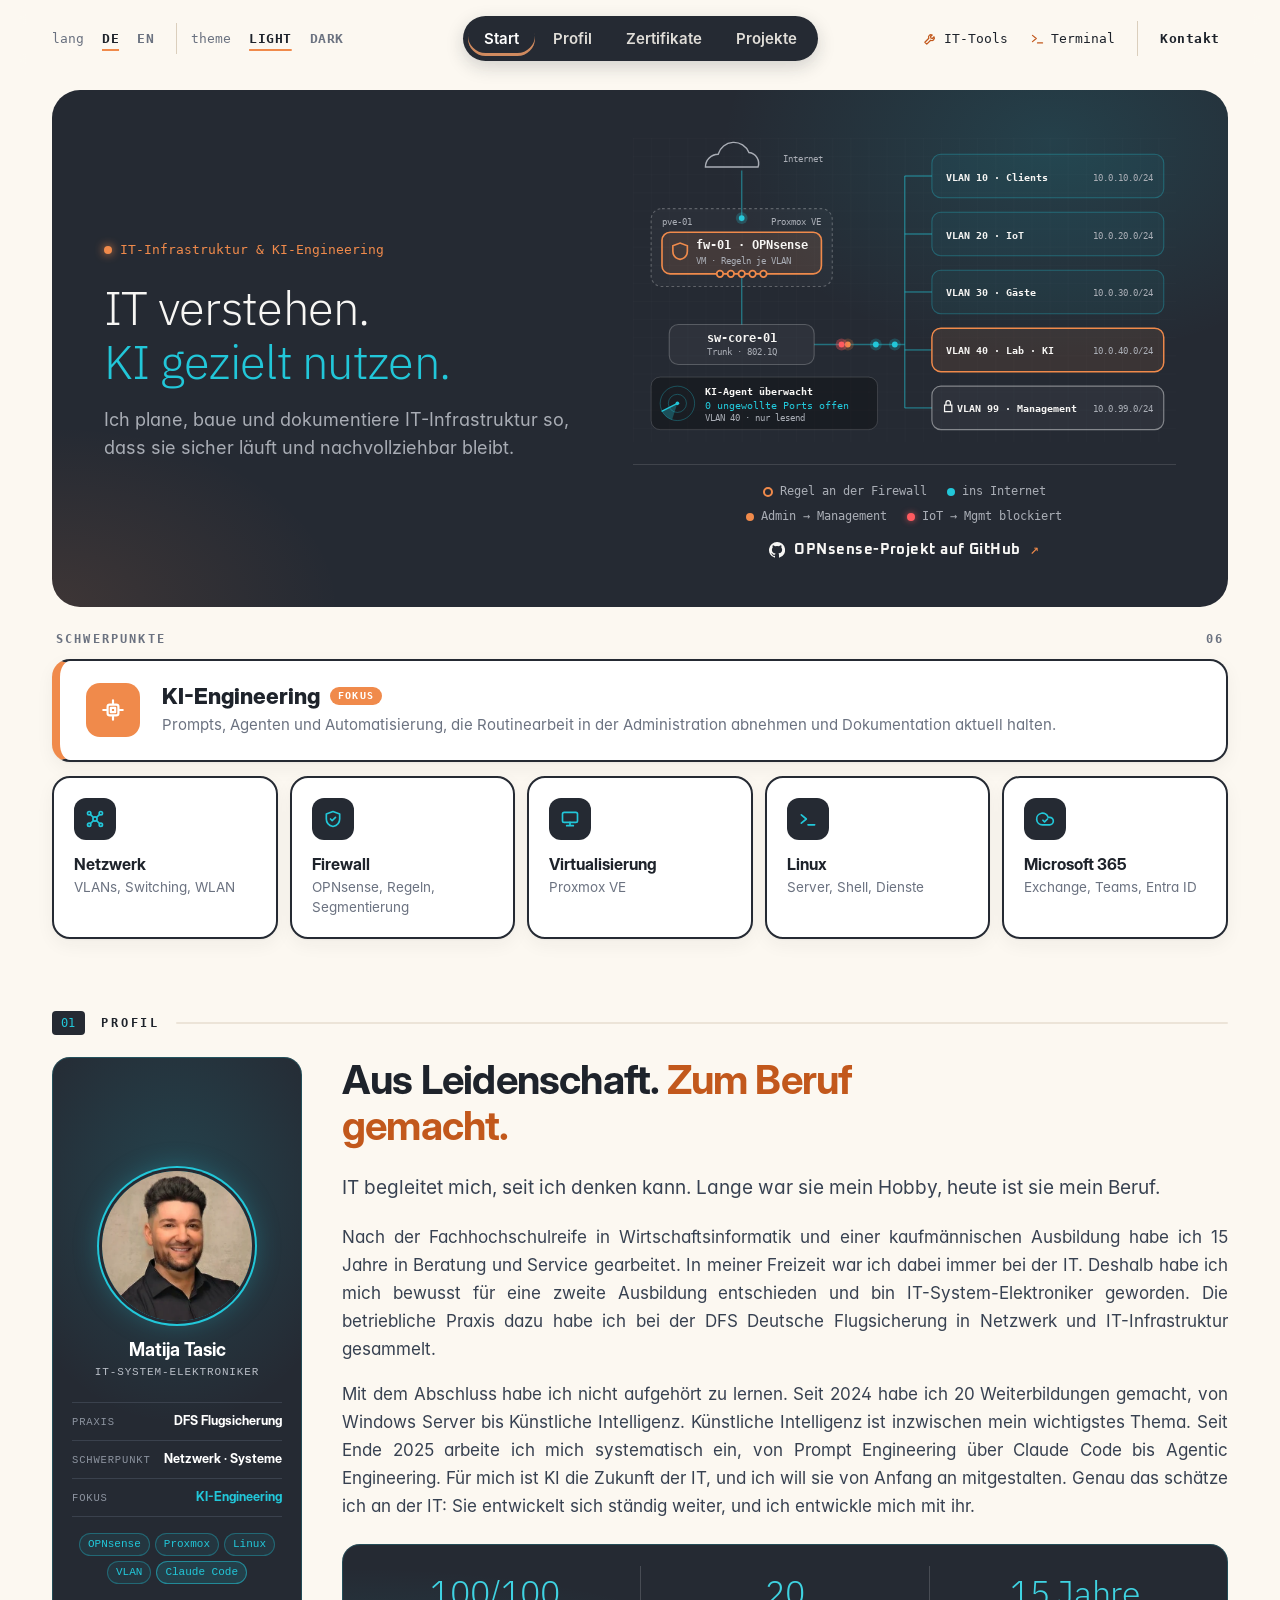
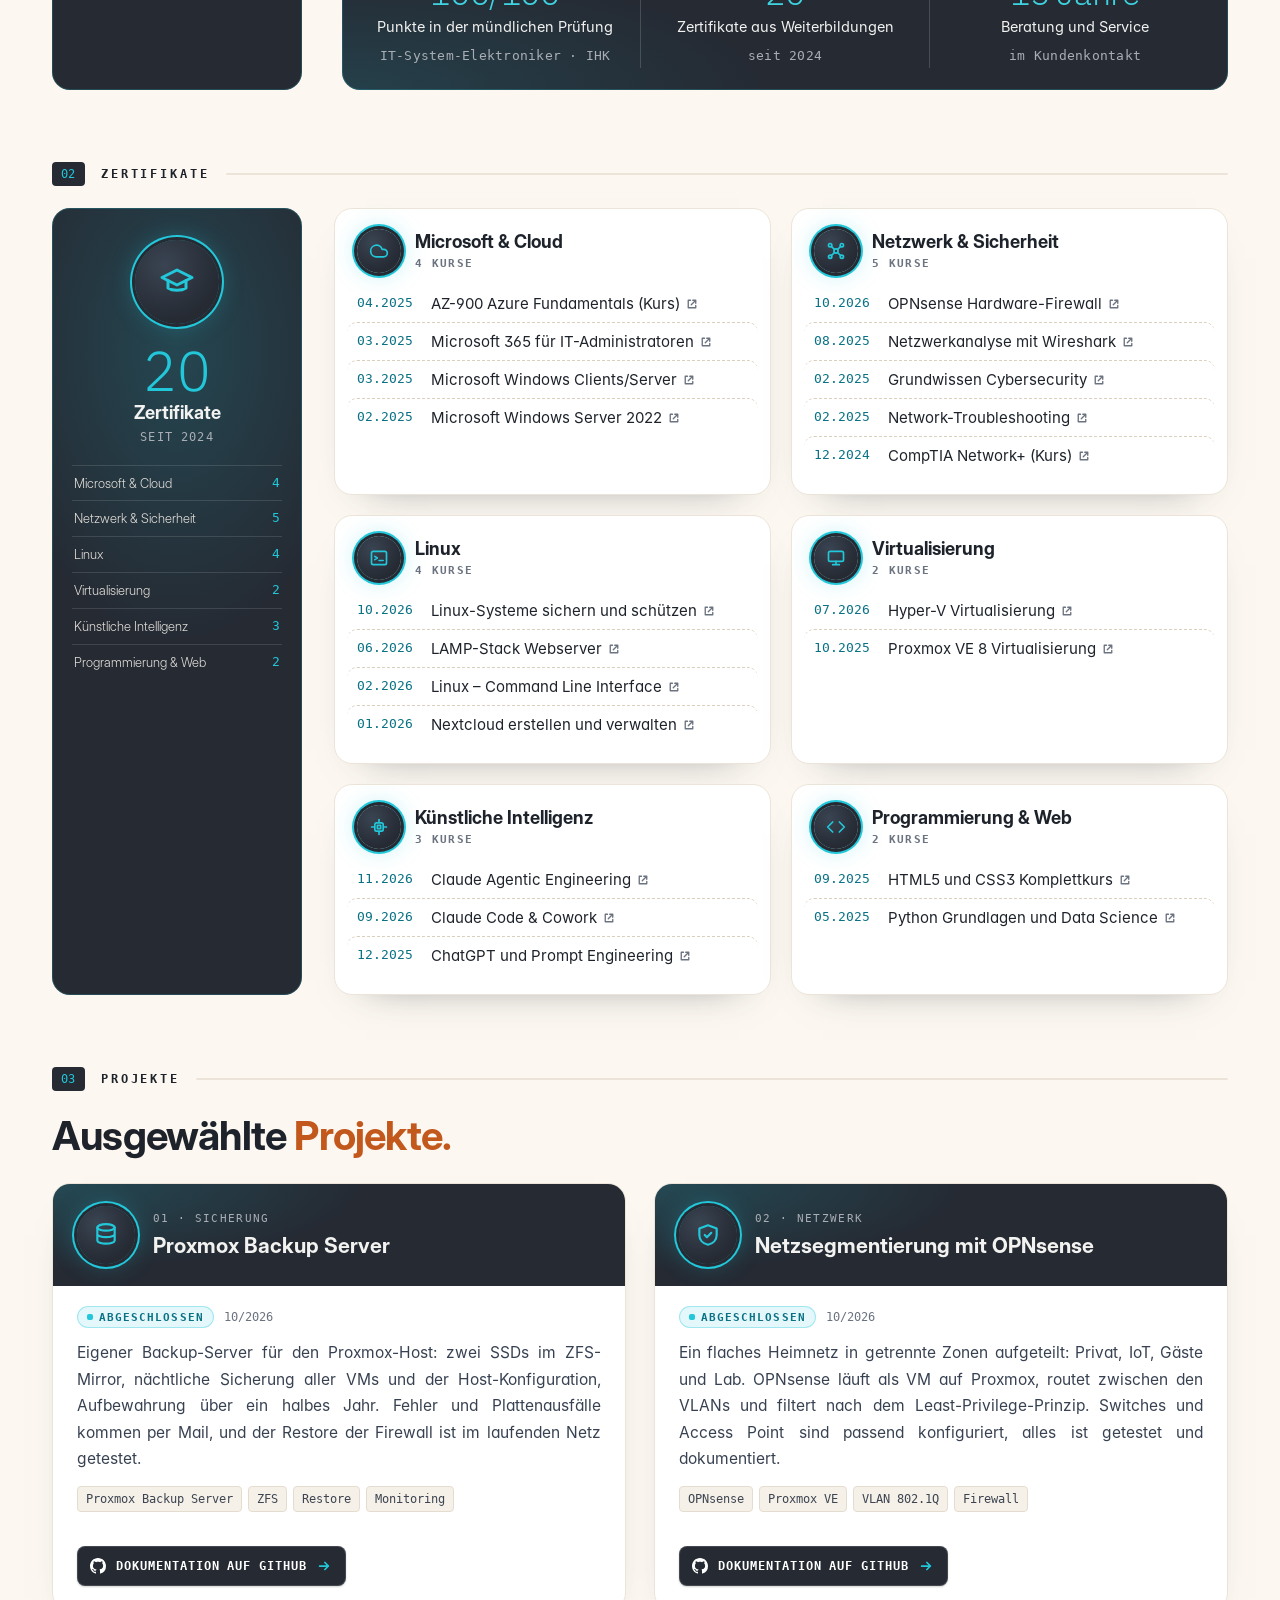
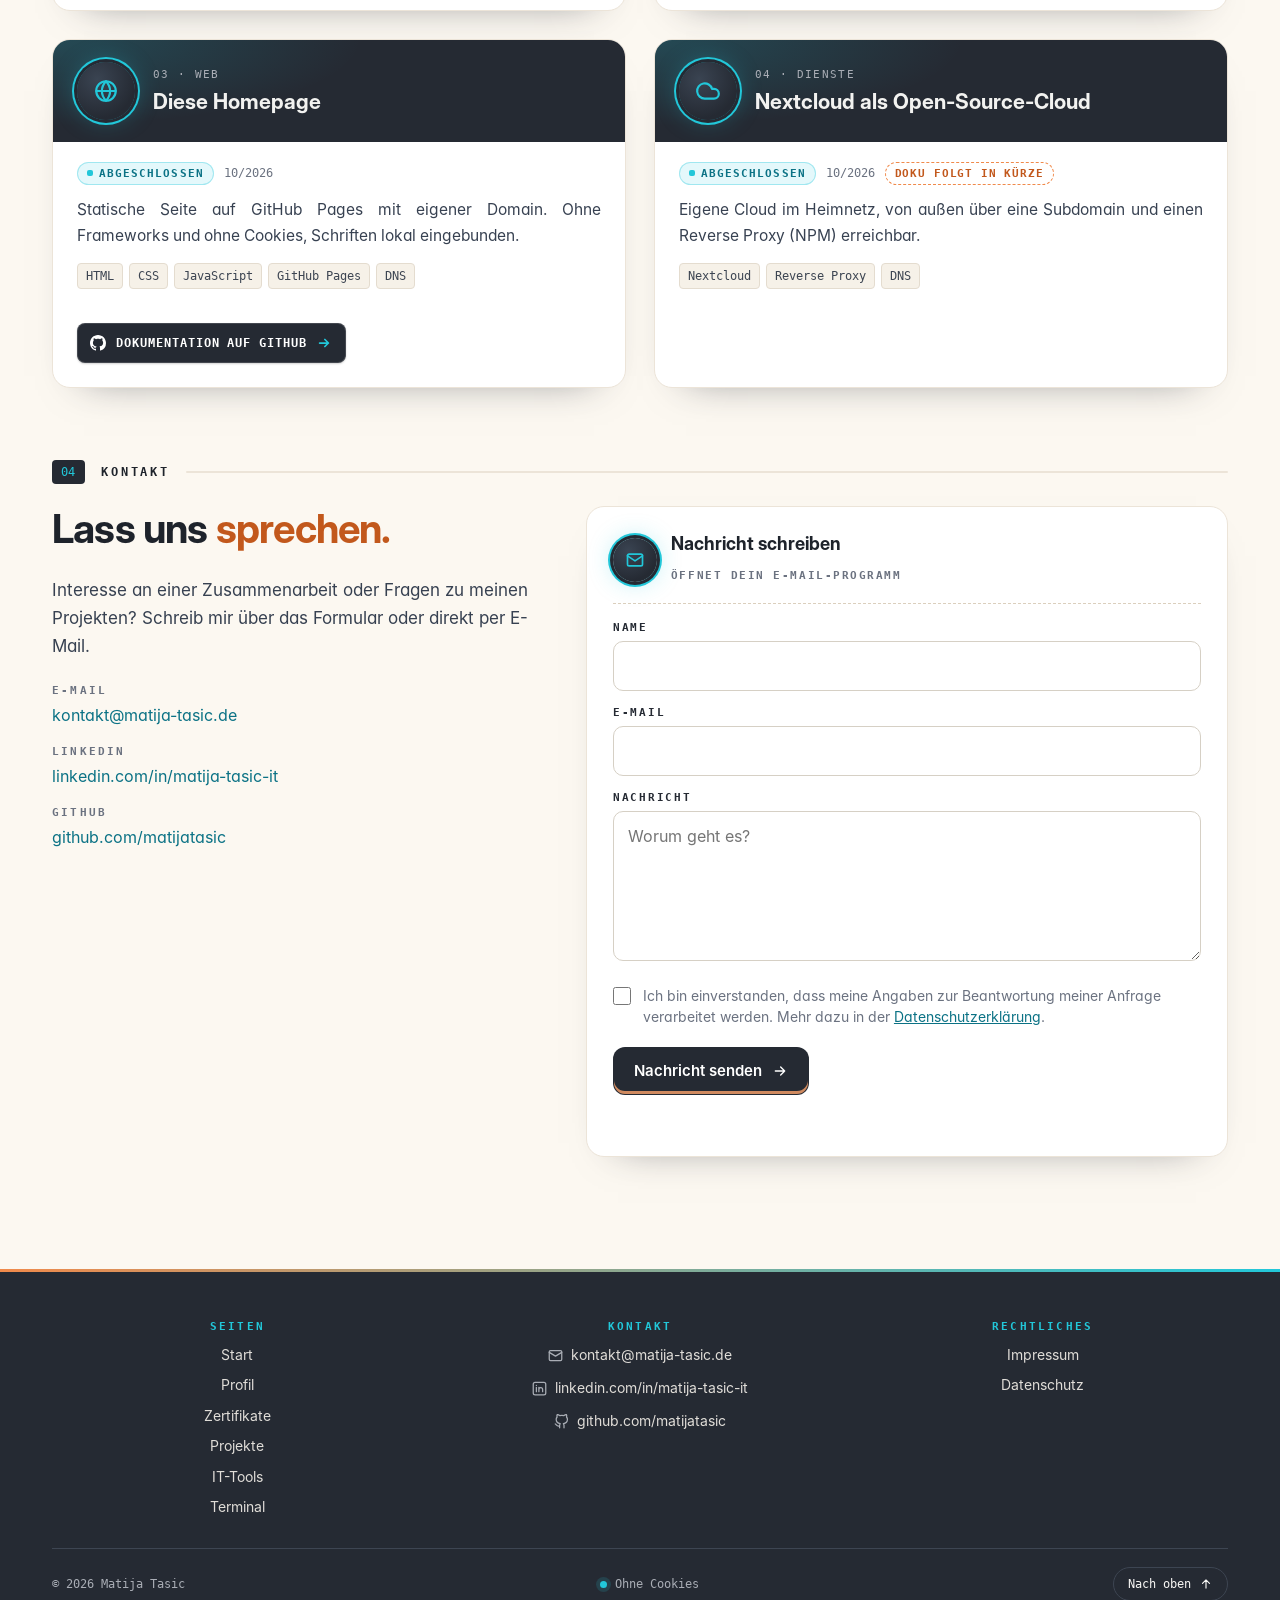
==== commit 69ddb6d8: "Startseite: GitHub-Link unter dem Netzplan kürzer, damit einzeilig „OPNsense-Projekt auf GitHub anse" ====
--- a/index.html
+++ b/index.html
@@ -144,7 +144,7 @@
           <h1><span data-l="de">IT verstehen.<br><em>KI gezielt nutzen.</em></span><span data-l="en">Understand IT.<br><em>Use AI with purpose.</em></span></h1>
           <p class="lead"><span data-l="de">Ich plane, baue und dokumentiere IT-Infrastruktur so, dass sie sicher läuft und nachvollziehbar bleibt.</span><span data-l="en">I plan, build and document IT infrastructure so that it runs securely and stays traceable.</span></p>
         </div>
-        <div class="hero-plan"><svg viewBox="0 0 600 336" class="plan np2 np2-2" role="img" aria-label="Netzplan: Internet, Firewall fw-01, Core-Switch, vier VLANs, Management-Netz und KI-Agent mit 0 ungewollt offenen Ports" data-aria-de="Netzplan: Internet, Firewall fw-01, Core-Switch, vier VLANs, Management-Netz und KI-Agent mit 0 ungewollt offenen Ports" data-aria-en="Network diagram: internet, firewall fw-01, core switch, four VLANs, management network and AI agent reporting 0 unwanted open ports"><defs><pattern id="pgrid" width="20" height="20" patternUnits="userSpaceOnUse"><path d="M20 0H0V20" class="p-grid"/></pattern></defs><rect width="600" height="336" fill="url(#pgrid)" opacity=".5"/><path d="M18 62a14 14 0 0 1 14-14 18 18 0 0 1 34-2 12 12 0 0 1 10 16z" class="cloud" transform="translate(62 -30)"/><text x="166" y="26" class="t-s">Internet</text><path d="M120 36V92" class="ln"/><path d="M120 150V206" class="ln"/><path d="M200 228H300"class="ln"/><path d="M300 42V298" class="ln"/><path d="M300 42H330" class="ln"/><path d="M300 106H330" class="ln"/><path d="M300 170H330" class="ln"/><path d="M300 234H330" class="ln"/><path d="M300 298H330" class="ln"/><g class="pk pk-tq"><circle r="6.5" class="pk-h"/><circle r="3.2"/><animateMotion dur="5.7s" begin="-0s" repeatCount="indefinite" path="M330 42H300V228H120V36"/><animate attributeName="opacity" values="0;1;1;0" keyTimes="0;.08;.9;1" dur="5.7s" begin="-0s" repeatCount="indefinite"/></g><g class="pk pk-tq"><circle r="6.5" class="pk-h"/><circle r="3.2"/><animateMotion dur="5.7s" begin="-2.85s" repeatCount="indefinite" path="M330 170H300V228H120V36"/><animate attributeName="opacity" values="0;1;1;0" keyTimes="0;.08;.9;1" dur="5.7s" begin="-2.85s" repeatCount="indefinite"/></g><g class="pk pk-tq"><circle r="6.5" class="pk-h"/><circle r="3.2"/><animateMotion dur="5.7s" begin="-1.5s" repeatCount="indefinite" path="M120 36V228H300V106H330"/><animate attributeName="opacity" values="0;1;1;0" keyTimes="0;.08;.9;1" dur="5.7s" begin="-1.5s" repeatCount="indefinite"/></g><g class="pk pk-cu"><circle r="6.5" class="pk-h"/><circle r="3.2"/><animateMotion dur="7.5s" begin="-3.9s" repeatCount="indefinite" path="M330 42H300V228H120V130V228H300V298H330"/><animate attributeName="opacity" values="0;1;1;0" keyTimes="0;.08;.9;1" dur="7.5s" begin="-3.9s" repeatCount="indefinite"/></g><g class="pk pk-x"><circle r="6.5" class="pk-h"/><circle r="3.2"/><animateMotion dur="5.4s" begin="-0.75s" repeatCount="indefinite" path="M330 106H300V228H120V154"/><animate attributeName="opacity" values="0;1;1;0" keyTimes="0;.08;.86;.94" dur="5.4s" begin="-0.75s" repeatCount="indefinite"/></g><rect x="20" y="78" width="200" height="86" rx="12" class="hv"/><text x="32" y="96" class="t-s">pve-01</text><text x="208" y="96" class="t-s" text-anchor="end">Proxmox VE</text><rect x="32" y="104" width="176" height="46" rx="9" class="fw"/><path transform="translate(44 116) scale(1)" d="M0 3l8-3 8 3v6c0 5-3.5 8-8 9-4.5-1-8-4-8-9z" class="shield"/><text x="70" y="123" class="t-n">fw-01 · OPNsense</text><text x="70" y="139" class="t-s" data-l="de">VM · Regeln je VLAN</text><text x="70" y="139" class="t-s" data-l="en">VM · rules per VLAN</text><circle cx="96" cy="150" r="3.6" class="rule"/><circle cx="108" cy="150" r="3.6" class="rule"/><circle cx="120" cy="150" r="3.6" class="rule"/><circle cx="132" cy="150" r="3.6" class="rule"/><circle cx="144" cy="150" r="3.6" class="rule"/><g class="blk-x" opacity="0"><circle cx="120" cy="150" r="15" class="blk-h"/><circle cx="120" cy="150" r="9" class="blk-c"/><path d="M115.5 145.5l9 9M124.5 145.5l-9 9" class="blk-p"/><animate attributeName="opacity" values="0;0;1;1;0" keyTimes="0;.84;.88;.97;1" dur="5.4s" begin="-0.75s" repeatCount="indefinite"/></g><rect x="40" y="206" width="160" height="44" rx="10" class="sw"/><text x="120" y="225" class="t-n" text-anchor="middle">sw-core-01</text><text x="120" y="240" class="t-s" text-anchor="middle">Trunk · 802.1Q</text><rect x="330" y="18" width="256" height="48" rx="10" class="z"/><text x="346" y="47" class="t-z">VLAN 10 · Clients</text><text x="574" y="47" class="t-s" text-anchor="end">10.0.10.0/24</text><rect x="330" y="82" width="256" height="48" rx="10" class="z"/><text x="346" y="111" class="t-z">VLAN 20 · IoT</text><text x="574" y="111" class="t-s" text-anchor="end">10.0.20.0/24</text><rect x="330" y="146" width="256" height="48" rx="10" class="z"/><text x="346" y="175" class="t-z" data-l="de">VLAN 30 · Gäste</text><text x="346" y="175" class="t-z" data-l="en">VLAN 30 · Guests</text><text x="574" y="175" class="t-s" text-anchor="end">10.0.30.0/24</text><rect x="330" y="210" width="256" height="48" rx="10" class="zk"/><text x="346" y="239" class="t-z" data-l="de">VLAN 40 · Lab · KI</text><text x="346" y="239" class="t-z" data-l="en">VLAN 40 · Lab · AI</text><text x="574" y="239" class="t-s" text-anchor="end">10.0.40.0/24</text><rect x="330" y="274" width="256" height="48" rx="10" class="zm"/><path d="M344 295h8v7h-8zM345.5 295v-2.5a2.5 2.5 0 0 1 5 0v2.5" class="lock"/><text x="358" y="303" class="t-z">VLAN 99 · Management</text><text x="574" y="303" class="t-s" text-anchor="end">10.0.99.0/24</text><g class="ag"><rect x="20" y="264" width="250" height="58" rx="10" class="aw"/><circle cx="49" cy="293" r="19" class="ag-r"/><circle cx="49" cy="293" r="10" class="ag-r"/><g><path d="M49 293L49 274A19 19 0 0 1 62.4 279.6Z" class="ag-sw"/><path d="M49 293L62.4 279.6" class="ag-ln"/><animateTransform attributeName="transform" type="rotate" from="0 49 293" to="360 49 293" dur="4s" repeatCount="indefinite"/></g><circle cx="49" cy="293" r="2" class="ag-live"/><text x="80" y="284" class="t-z" data-l="de">KI-Agent überwacht</text><text x="80" y="284" class="t-z" data-l="en">AI agent monitoring</text><text x="80" y="299" class="t-c2" data-l="de">0 ungewollte Ports offen</text><text x="80" y="299" class="t-c2" data-l="en">0 unwanted ports open</text><text x="80" y="313" class="t-s" data-l="de">VLAN 40 · nur lesend</text><text x="80" y="313" class="t-s" data-l="en">VLAN 40 · read-only</text></g></svg><span class="np-foot"><span class="np-leg"><span class="np-row"><span class="np-li"><i class="np-d d-rule"></i><span data-l="de">Regel an der Firewall</span><span data-l="en">Rule at the firewall</span></span><span class="np-li"><i class="np-d d-tq"></i><span data-l="de">ins Internet</span><span data-l="en">to the internet</span></span></span><span class="np-row"><span class="np-li"><i class="np-d d-cu"></i><span data-l="de">Admin → Management</span><span data-l="en">admin → management</span></span><span class="np-li"><i class="np-d d-x"></i><span data-l="de">IoT → Mgmt blockiert</span><span data-l="en">IoT → mgmt blocked</span></span></span></span><a class="np-hint np-link" href="https://github.com/matijatasic/opnsense-vlan-segmentierung" target="_blank" rel="noopener" aria-label="OPNsense-Projekt auf GitHub öffnen (neuer Tab)" data-aria-de="OPNsense-Projekt auf GitHub öffnen (neuer Tab)" data-aria-en="Open the OPNsense project on GitHub (new tab)"><svg class="np-gh" viewBox="0 0 16 16" aria-hidden="true"><path fill="currentColor" d="M8 0a8 8 0 0 0-2.53 15.59c.4.07.55-.17.55-.38v-1.34c-2.23.48-2.7-1.07-2.7-1.07-.36-.92-.89-1.17-.89-1.17-.73-.5.06-.49.06-.49.8.06 1.23.83 1.23.83.72 1.22 1.88.87 2.34.66.07-.52.28-.87.5-1.07-1.78-.2-3.65-.89-3.65-3.95 0-.87.31-1.59.82-2.15-.08-.2-.36-1.02.08-2.12 0 0 .67-.21 2.2.82a7.6 7.6 0 0 1 4 0c1.53-1.04 2.2-.82 2.2-.82.44 1.1.16 1.92.08 2.12.51.56.82 1.28.82 2.15 0 3.07-1.87 3.75-3.66 3.95.29.25.54.73.54 1.48v2.2c0 .21.15.46.55.38A8 8 0 0 0 8 0z"/></svg><span data-l="de">OPNsense-Projekt auf GitHub ansehen</span><span data-l="en">View the OPNsense project on GitHub</span><b class="np-ar">↗</b></a></span></div>
+        <div class="hero-plan"><svg viewBox="0 0 600 336" class="plan np2 np2-2" role="img" aria-label="Netzplan: Internet, Firewall fw-01, Core-Switch, vier VLANs, Management-Netz und KI-Agent mit 0 ungewollt offenen Ports" data-aria-de="Netzplan: Internet, Firewall fw-01, Core-Switch, vier VLANs, Management-Netz und KI-Agent mit 0 ungewollt offenen Ports" data-aria-en="Network diagram: internet, firewall fw-01, core switch, four VLANs, management network and AI agent reporting 0 unwanted open ports"><defs><pattern id="pgrid" width="20" height="20" patternUnits="userSpaceOnUse"><path d="M20 0H0V20" class="p-grid"/></pattern></defs><rect width="600" height="336" fill="url(#pgrid)" opacity=".5"/><path d="M18 62a14 14 0 0 1 14-14 18 18 0 0 1 34-2 12 12 0 0 1 10 16z" class="cloud" transform="translate(62 -30)"/><text x="166" y="26" class="t-s">Internet</text><path d="M120 36V92" class="ln"/><path d="M120 150V206" class="ln"/><path d="M200 228H300"class="ln"/><path d="M300 42V298" class="ln"/><path d="M300 42H330" class="ln"/><path d="M300 106H330" class="ln"/><path d="M300 170H330" class="ln"/><path d="M300 234H330" class="ln"/><path d="M300 298H330" class="ln"/><g class="pk pk-tq"><circle r="6.5" class="pk-h"/><circle r="3.2"/><animateMotion dur="5.7s" begin="-0s" repeatCount="indefinite" path="M330 42H300V228H120V36"/><animate attributeName="opacity" values="0;1;1;0" keyTimes="0;.08;.9;1" dur="5.7s" begin="-0s" repeatCount="indefinite"/></g><g class="pk pk-tq"><circle r="6.5" class="pk-h"/><circle r="3.2"/><animateMotion dur="5.7s" begin="-2.85s" repeatCount="indefinite" path="M330 170H300V228H120V36"/><animate attributeName="opacity" values="0;1;1;0" keyTimes="0;.08;.9;1" dur="5.7s" begin="-2.85s" repeatCount="indefinite"/></g><g class="pk pk-tq"><circle r="6.5" class="pk-h"/><circle r="3.2"/><animateMotion dur="5.7s" begin="-1.5s" repeatCount="indefinite" path="M120 36V228H300V106H330"/><animate attributeName="opacity" values="0;1;1;0" keyTimes="0;.08;.9;1" dur="5.7s" begin="-1.5s" repeatCount="indefinite"/></g><g class="pk pk-cu"><circle r="6.5" class="pk-h"/><circle r="3.2"/><animateMotion dur="7.5s" begin="-3.9s" repeatCount="indefinite" path="M330 42H300V228H120V130V228H300V298H330"/><animate attributeName="opacity" values="0;1;1;0" keyTimes="0;.08;.9;1" dur="7.5s" begin="-3.9s" repeatCount="indefinite"/></g><g class="pk pk-x"><circle r="6.5" class="pk-h"/><circle r="3.2"/><animateMotion dur="5.4s" begin="-0.75s" repeatCount="indefinite" path="M330 106H300V228H120V154"/><animate attributeName="opacity" values="0;1;1;0" keyTimes="0;.08;.86;.94" dur="5.4s" begin="-0.75s" repeatCount="indefinite"/></g><rect x="20" y="78" width="200" height="86" rx="12" class="hv"/><text x="32" y="96" class="t-s">pve-01</text><text x="208" y="96" class="t-s" text-anchor="end">Proxmox VE</text><rect x="32" y="104" width="176" height="46" rx="9" class="fw"/><path transform="translate(44 116) scale(1)" d="M0 3l8-3 8 3v6c0 5-3.5 8-8 9-4.5-1-8-4-8-9z" class="shield"/><text x="70" y="123" class="t-n">fw-01 · OPNsense</text><text x="70" y="139" class="t-s" data-l="de">VM · Regeln je VLAN</text><text x="70" y="139" class="t-s" data-l="en">VM · rules per VLAN</text><circle cx="96" cy="150" r="3.6" class="rule"/><circle cx="108" cy="150" r="3.6" class="rule"/><circle cx="120" cy="150" r="3.6" class="rule"/><circle cx="132" cy="150" r="3.6" class="rule"/><circle cx="144" cy="150" r="3.6" class="rule"/><g class="blk-x" opacity="0"><circle cx="120" cy="150" r="15" class="blk-h"/><circle cx="120" cy="150" r="9" class="blk-c"/><path d="M115.5 145.5l9 9M124.5 145.5l-9 9" class="blk-p"/><animate attributeName="opacity" values="0;0;1;1;0" keyTimes="0;.84;.88;.97;1" dur="5.4s" begin="-0.75s" repeatCount="indefinite"/></g><rect x="40" y="206" width="160" height="44" rx="10" class="sw"/><text x="120" y="225" class="t-n" text-anchor="middle">sw-core-01</text><text x="120" y="240" class="t-s" text-anchor="middle">Trunk · 802.1Q</text><rect x="330" y="18" width="256" height="48" rx="10" class="z"/><text x="346" y="47" class="t-z">VLAN 10 · Clients</text><text x="574" y="47" class="t-s" text-anchor="end">10.0.10.0/24</text><rect x="330" y="82" width="256" height="48" rx="10" class="z"/><text x="346" y="111" class="t-z">VLAN 20 · IoT</text><text x="574" y="111" class="t-s" text-anchor="end">10.0.20.0/24</text><rect x="330" y="146" width="256" height="48" rx="10" class="z"/><text x="346" y="175" class="t-z" data-l="de">VLAN 30 · Gäste</text><text x="346" y="175" class="t-z" data-l="en">VLAN 30 · Guests</text><text x="574" y="175" class="t-s" text-anchor="end">10.0.30.0/24</text><rect x="330" y="210" width="256" height="48" rx="10" class="zk"/><text x="346" y="239" class="t-z" data-l="de">VLAN 40 · Lab · KI</text><text x="346" y="239" class="t-z" data-l="en">VLAN 40 · Lab · AI</text><text x="574" y="239" class="t-s" text-anchor="end">10.0.40.0/24</text><rect x="330" y="274" width="256" height="48" rx="10" class="zm"/><path d="M344 295h8v7h-8zM345.5 295v-2.5a2.5 2.5 0 0 1 5 0v2.5" class="lock"/><text x="358" y="303" class="t-z">VLAN 99 · Management</text><text x="574" y="303" class="t-s" text-anchor="end">10.0.99.0/24</text><g class="ag"><rect x="20" y="264" width="250" height="58" rx="10" class="aw"/><circle cx="49" cy="293" r="19" class="ag-r"/><circle cx="49" cy="293" r="10" class="ag-r"/><g><path d="M49 293L49 274A19 19 0 0 1 62.4 279.6Z" class="ag-sw"/><path d="M49 293L62.4 279.6" class="ag-ln"/><animateTransform attributeName="transform" type="rotate" from="0 49 293" to="360 49 293" dur="4s" repeatCount="indefinite"/></g><circle cx="49" cy="293" r="2" class="ag-live"/><text x="80" y="284" class="t-z" data-l="de">KI-Agent überwacht</text><text x="80" y="284" class="t-z" data-l="en">AI agent monitoring</text><text x="80" y="299" class="t-c2" data-l="de">0 ungewollte Ports offen</text><text x="80" y="299" class="t-c2" data-l="en">0 unwanted ports open</text><text x="80" y="313" class="t-s" data-l="de">VLAN 40 · nur lesend</text><text x="80" y="313" class="t-s" data-l="en">VLAN 40 · read-only</text></g></svg><span class="np-foot"><span class="np-leg"><span class="np-row"><span class="np-li"><i class="np-d d-rule"></i><span data-l="de">Regel an der Firewall</span><span data-l="en">Rule at the firewall</span></span><span class="np-li"><i class="np-d d-tq"></i><span data-l="de">ins Internet</span><span data-l="en">to the internet</span></span></span><span class="np-row"><span class="np-li"><i class="np-d d-cu"></i><span data-l="de">Admin → Management</span><span data-l="en">admin → management</span></span><span class="np-li"><i class="np-d d-x"></i><span data-l="de">IoT → Mgmt blockiert</span><span data-l="en">IoT → mgmt blocked</span></span></span></span><a class="np-hint np-link" href="https://github.com/matijatasic/opnsense-vlan-segmentierung" target="_blank" rel="noopener" aria-label="OPNsense-Projekt auf GitHub öffnen (neuer Tab)" data-aria-de="OPNsense-Projekt auf GitHub öffnen (neuer Tab)" data-aria-en="Open the OPNsense project on GitHub (new tab)"><svg class="np-gh" viewBox="0 0 16 16" aria-hidden="true"><path fill="currentColor" d="M8 0a8 8 0 0 0-2.53 15.59c.4.07.55-.17.55-.38v-1.34c-2.23.48-2.7-1.07-2.7-1.07-.36-.92-.89-1.17-.89-1.17-.73-.5.06-.49.06-.49.8.06 1.23.83 1.23.83.72 1.22 1.88.87 2.34.66.07-.52.28-.87.5-1.07-1.78-.2-3.65-.89-3.65-3.95 0-.87.31-1.59.82-2.15-.08-.2-.36-1.02.08-2.12 0 0 .67-.21 2.2.82a7.6 7.6 0 0 1 4 0c1.53-1.04 2.2-.82 2.2-.82.44 1.1.16 1.92.08 2.12.51.56.82 1.28.82 2.15 0 3.07-1.87 3.75-3.66 3.95.29.25.54.73.54 1.48v2.2c0 .21.15.46.55.38A8 8 0 0 0 8 0z"/></svg><span data-l="de">OPNsense-Projekt auf GitHub</span><span data-l="en">OPNsense project on GitHub</span><b class="np-ar">↗</b></a></span></div>
       </div>
     </section>
 
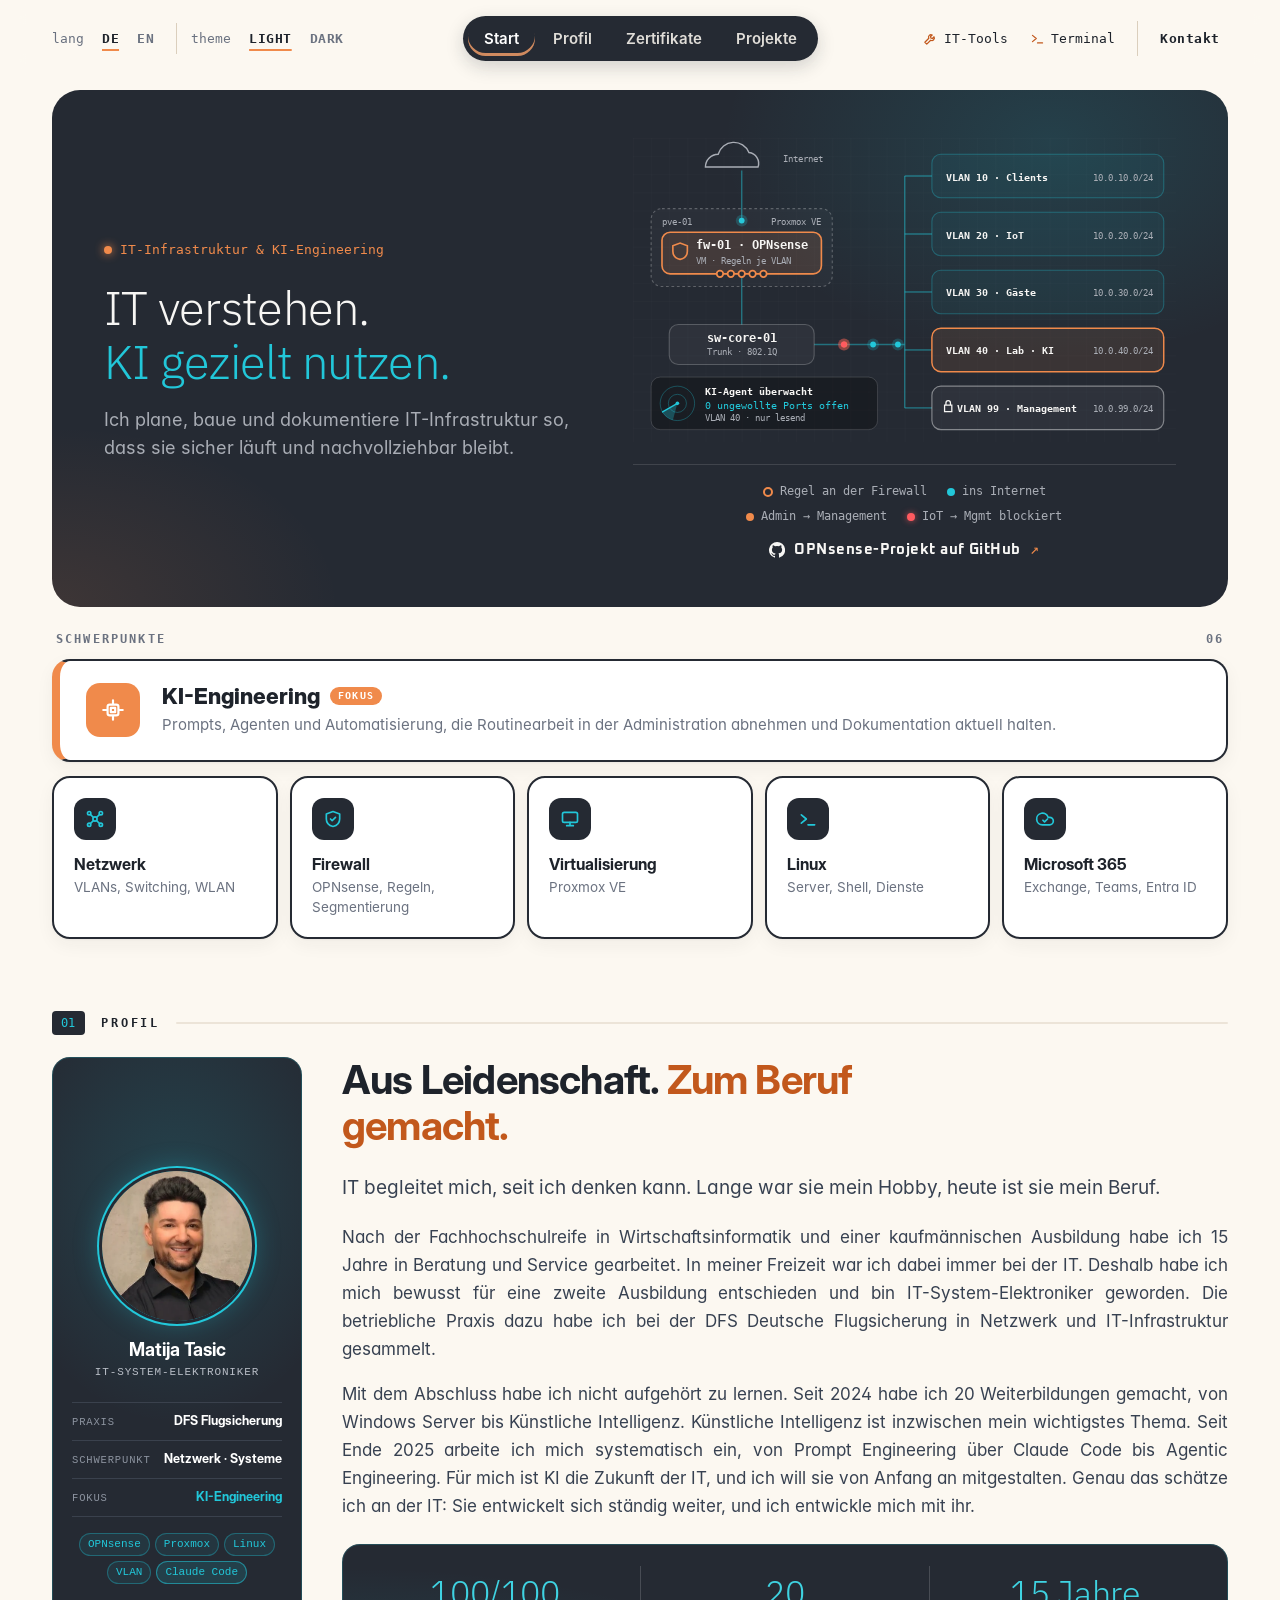
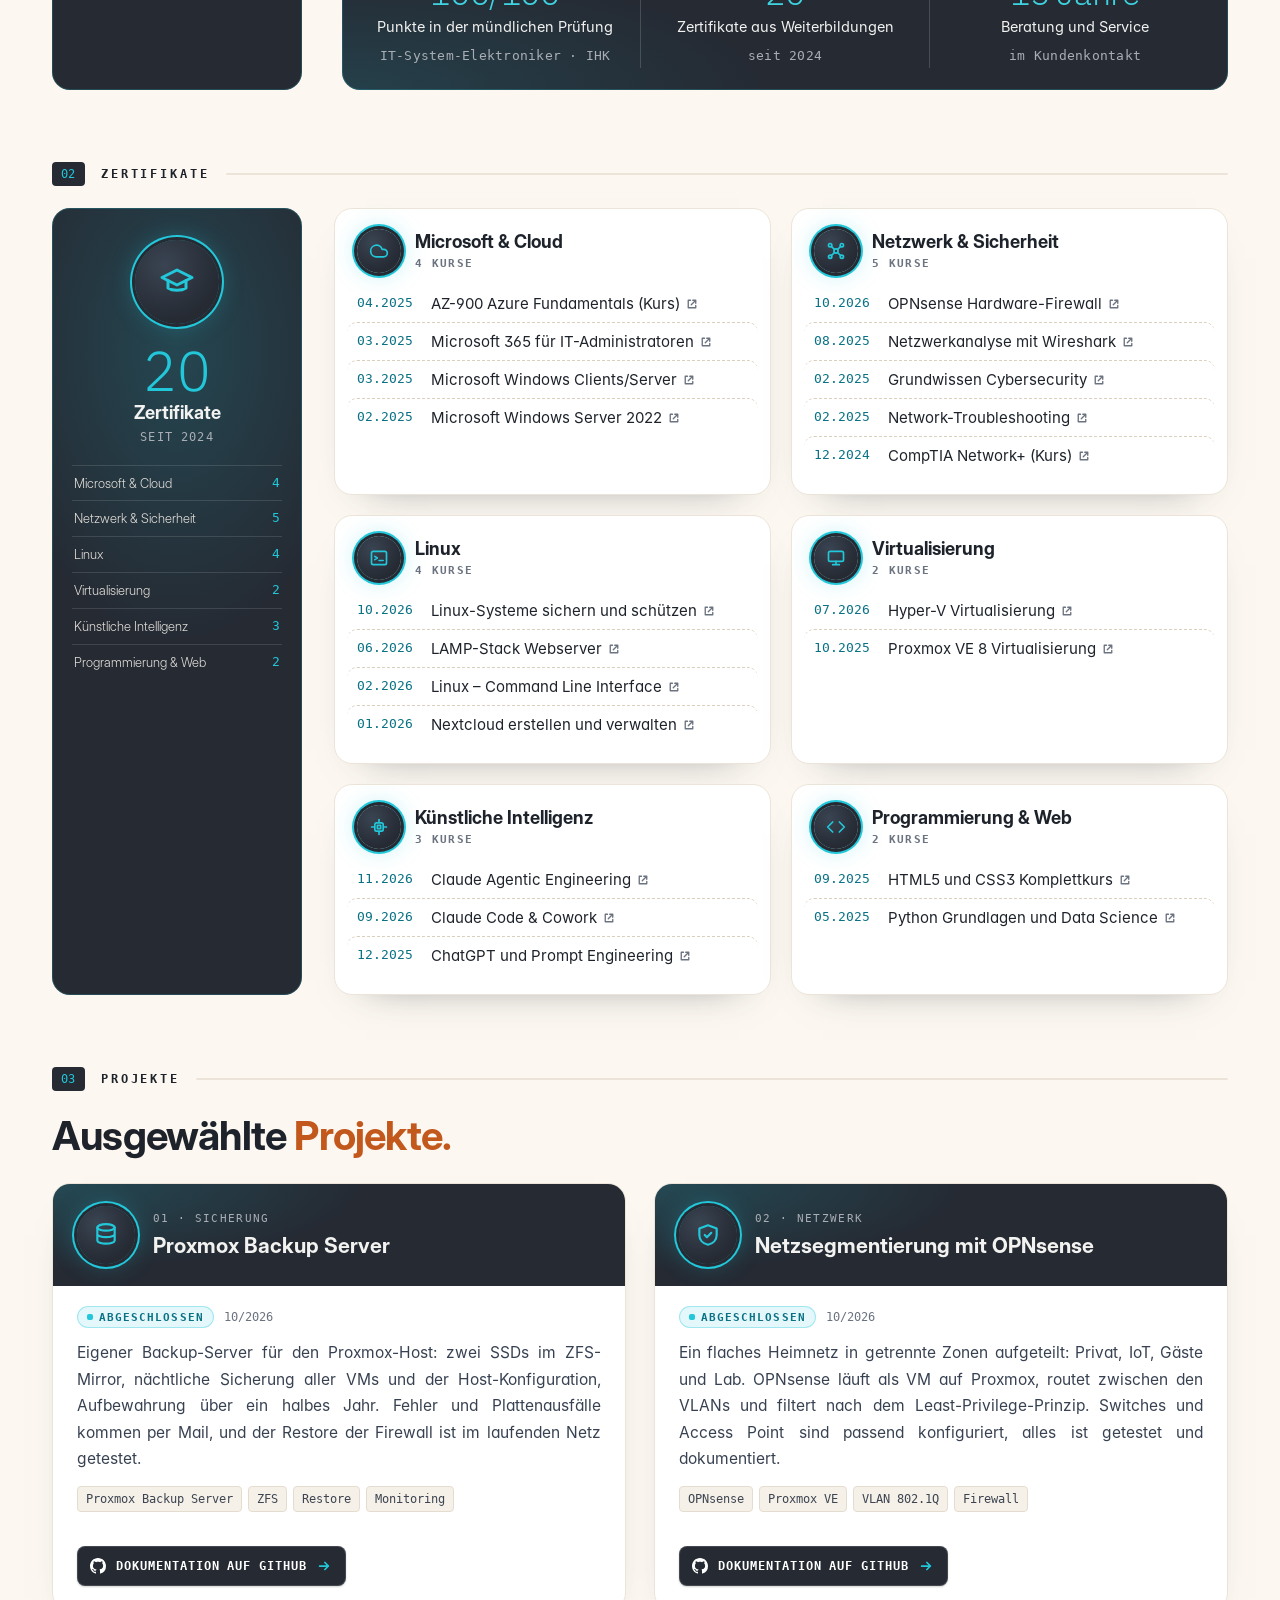
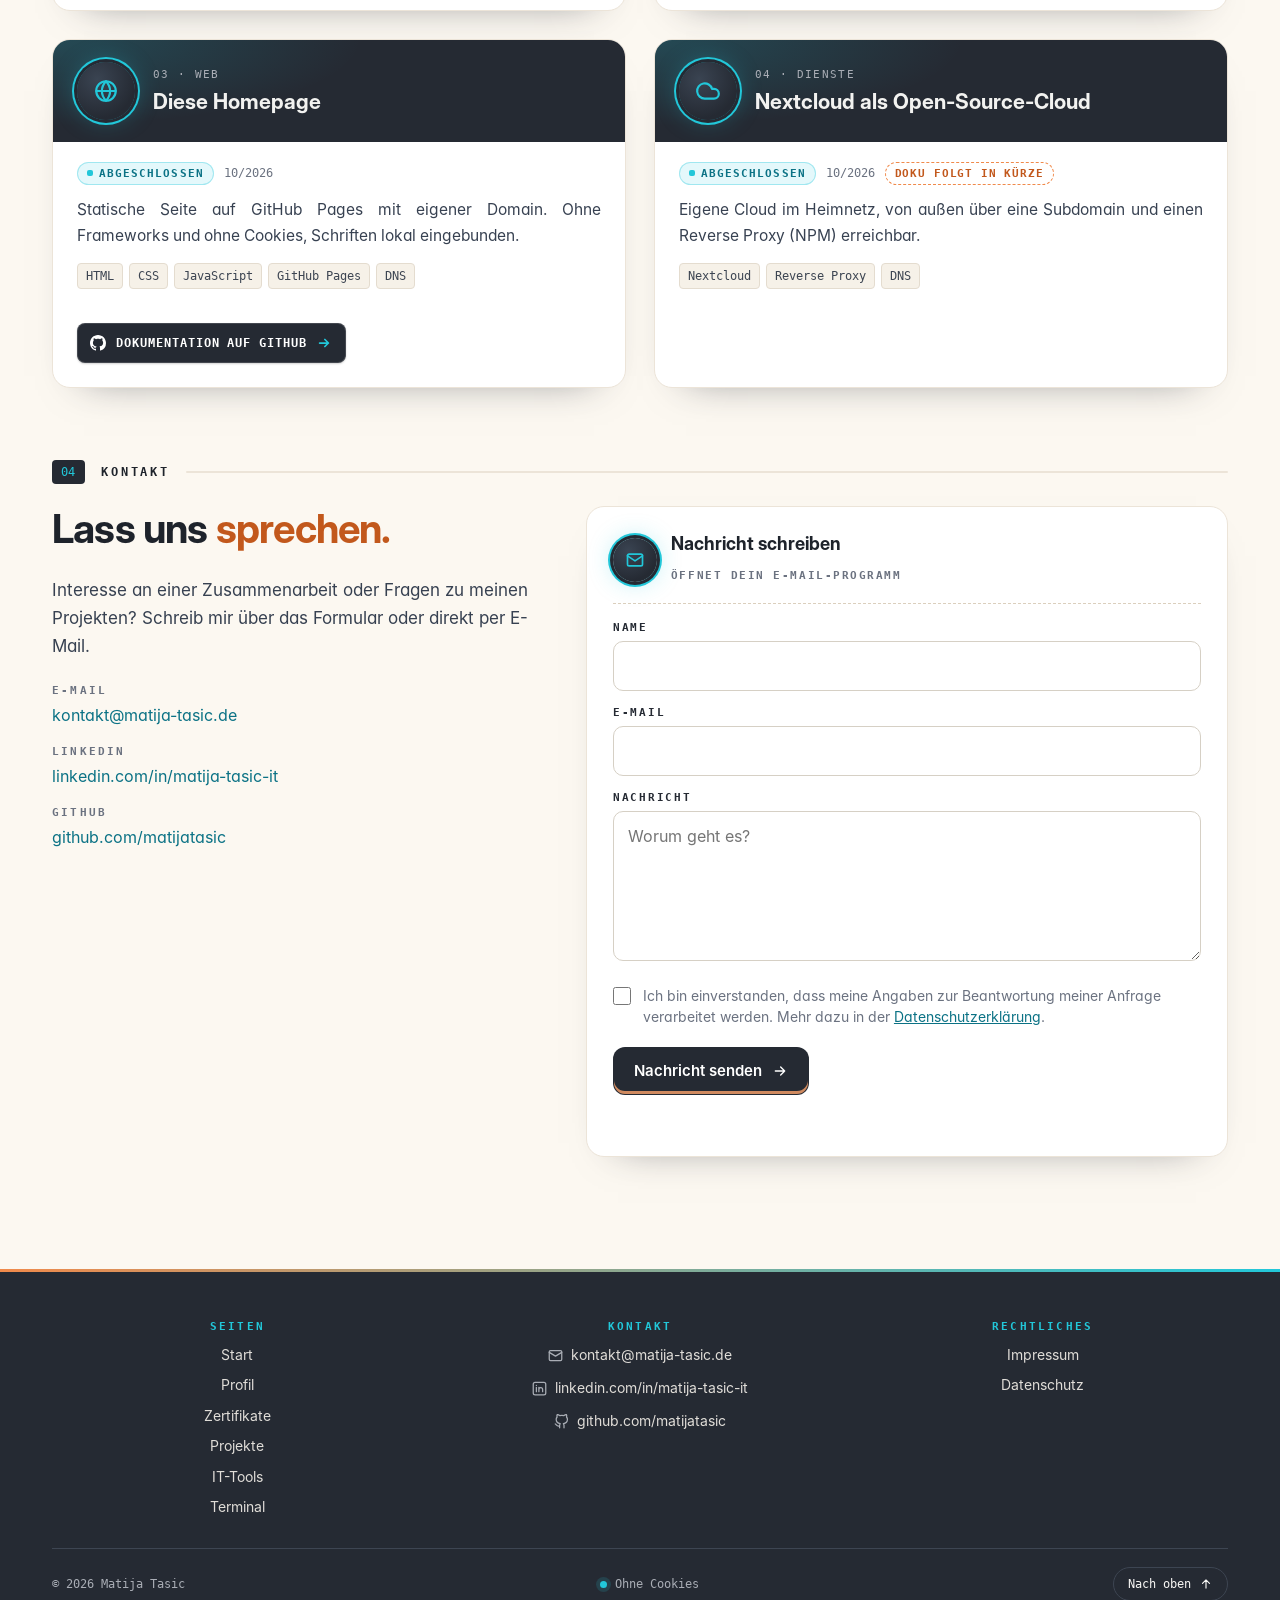
==== commit 6f1215f9: "Startseite: Netzplan etwas näher an den Text (48 → 40 px) Co-Authored-By: Claude Opus 5.5 <noreply@a" ====
--- a/index.html
+++ b/index.html
@@ -69,7 +69,7 @@
   <link rel="icon" href="assets/img/favicon.svg" type="image/svg+xml">
   <link rel="preload" href="assets/fonts/inter-400.woff2" as="font" type="font/woff2" crossorigin>
   <link rel="preload" href="assets/fonts/inter-display-800.woff2" as="font" type="font/woff2" crossorigin>
-  <link rel="stylesheet" href="assets/css/site.css?v=2026110505">
+  <link rel="stylesheet" href="assets/css/site.css?v=2026110506">
   <script>
     (function () {
       var d = document.documentElement, t = null, l = null;
--- a/assets/css/site.css
+++ b/assets/css/site.css
@@ -915,7 +915,7 @@
 }
 .hero-card > *, .page-hero > * { position: relative; }
 .hero { min-height: 0; padding: 0 0 26px; display: block; }
-.hero-card { padding: 48px 52px; display: grid; grid-template-columns: minmax(0, 1fr) minmax(0, 1.15fr); gap: 48px 56px; align-items: center; }
+.hero-card { padding: 48px 52px; display: grid; grid-template-columns: minmax(0, 1fr) minmax(0, 1.15fr); gap: 40px 56px; align-items: center; }
 .hero-tag { display: inline-flex; align-items: center; gap: 8px; font: 400 13px/1.4 var(--mono); color: var(--tq); }
 .hero-tag::before { content: ''; width: 8px; height: 8px; border-radius: 50%; background: var(--tq); box-shadow: 0 0 10px var(--tq); flex: none; }
 .hero-card h1 { font: 800 clamp(44px, 4.8vw, 74px)/1.02 var(--display); letter-spacing: -.045em; color: var(--slate-ink); margin: 18px 0; }
@@ -1033,7 +1033,7 @@
   .doc { padding: 4px 12px 40px; }
   .chapter { padding-bottom: 56px; scroll-margin-top: 76px; }
   .hero-card, .page-hero { padding: 26px 22px; border-radius: 24px; }
-  .hero-card { gap: 48px; }
+  .hero-card { gap: 40px; }
   .hero-card h1 { font-size: 42px; }
   .hero-card .lead { font-size: 16px; }
   .ki-banner { padding: 18px; gap: 16px; }
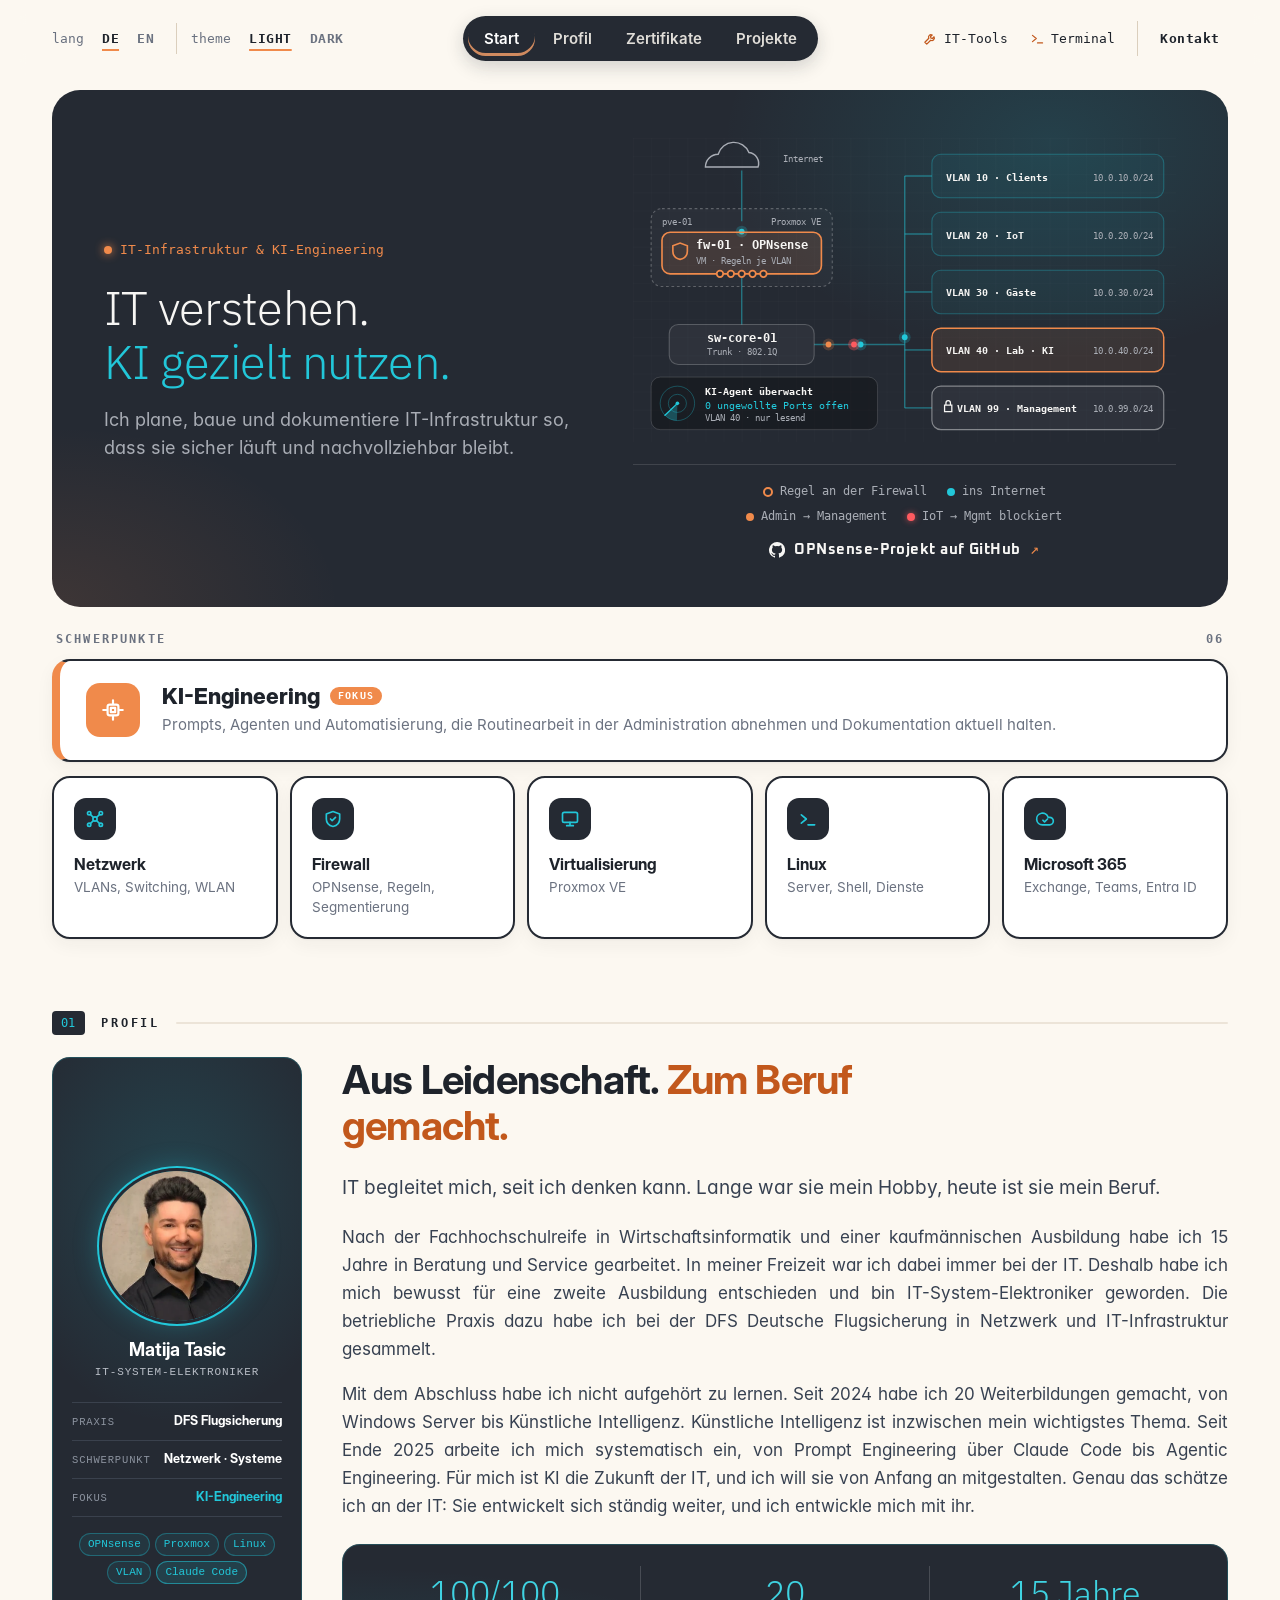
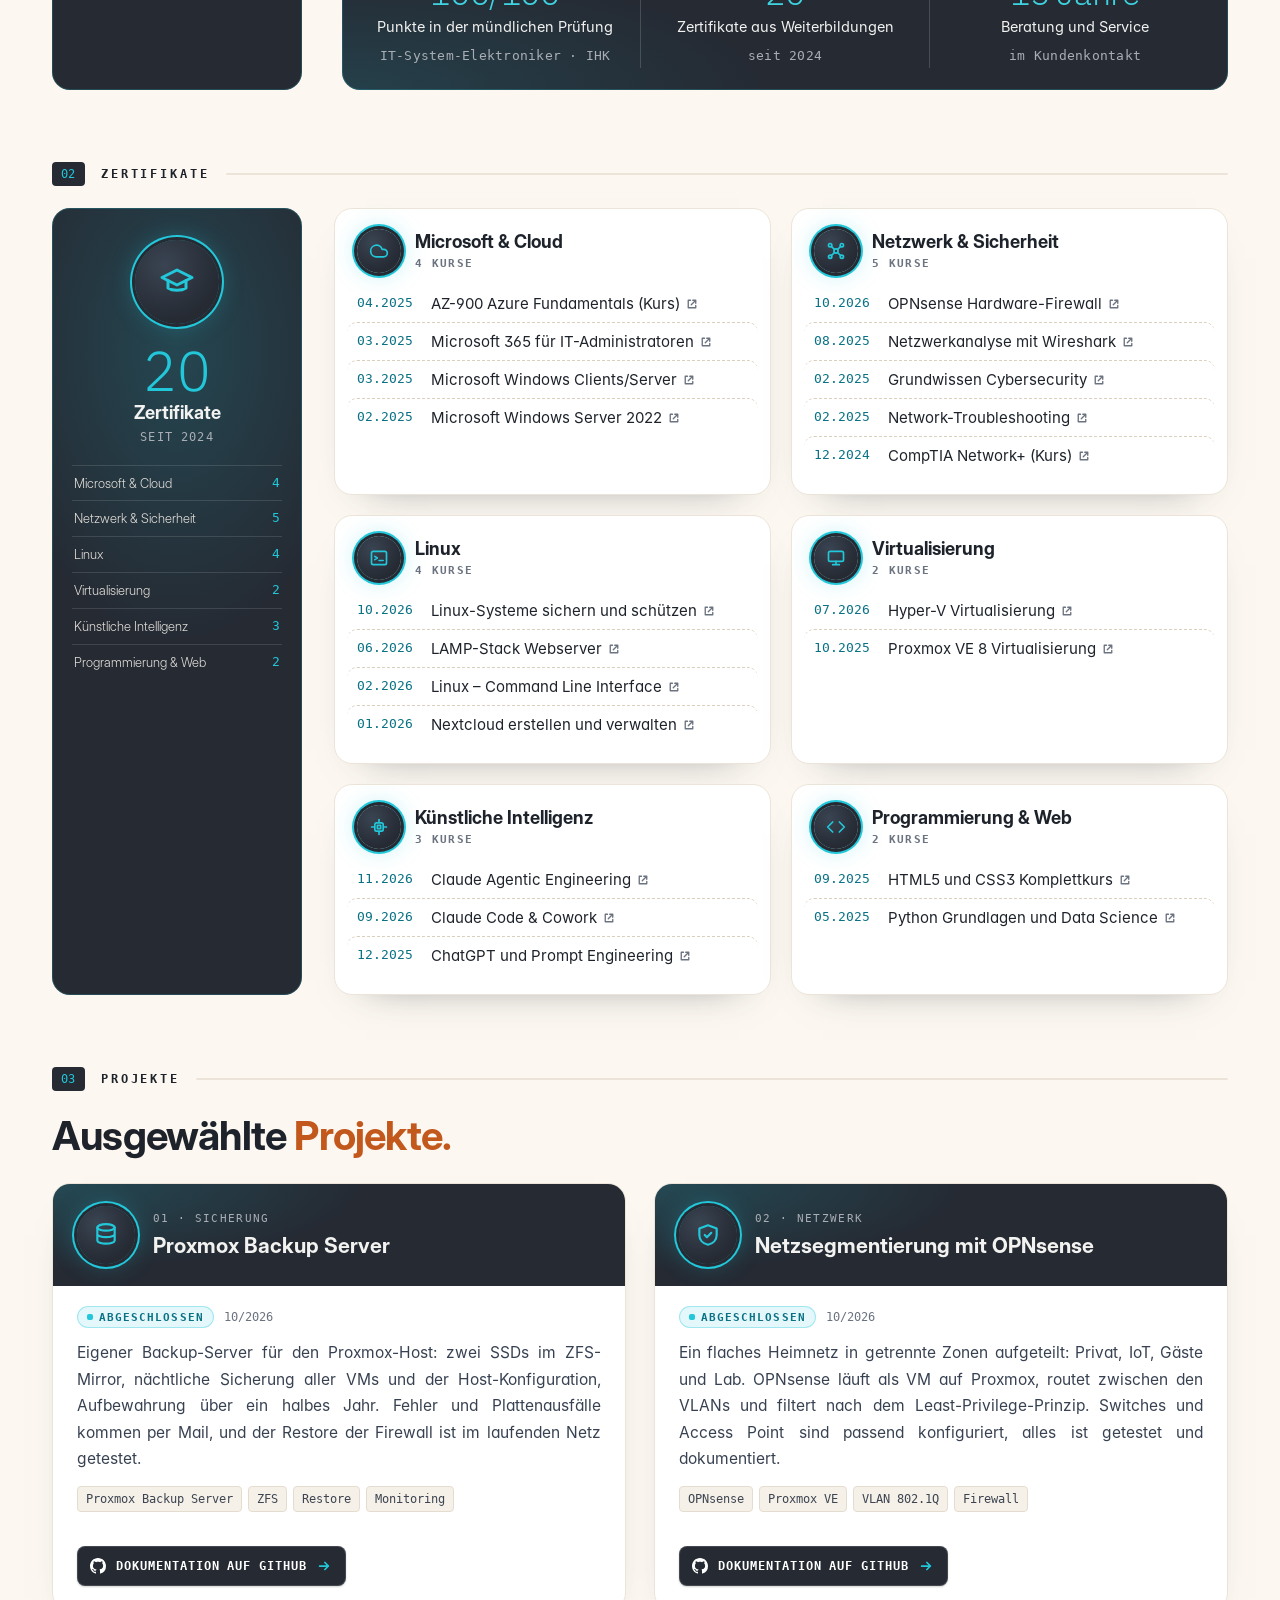
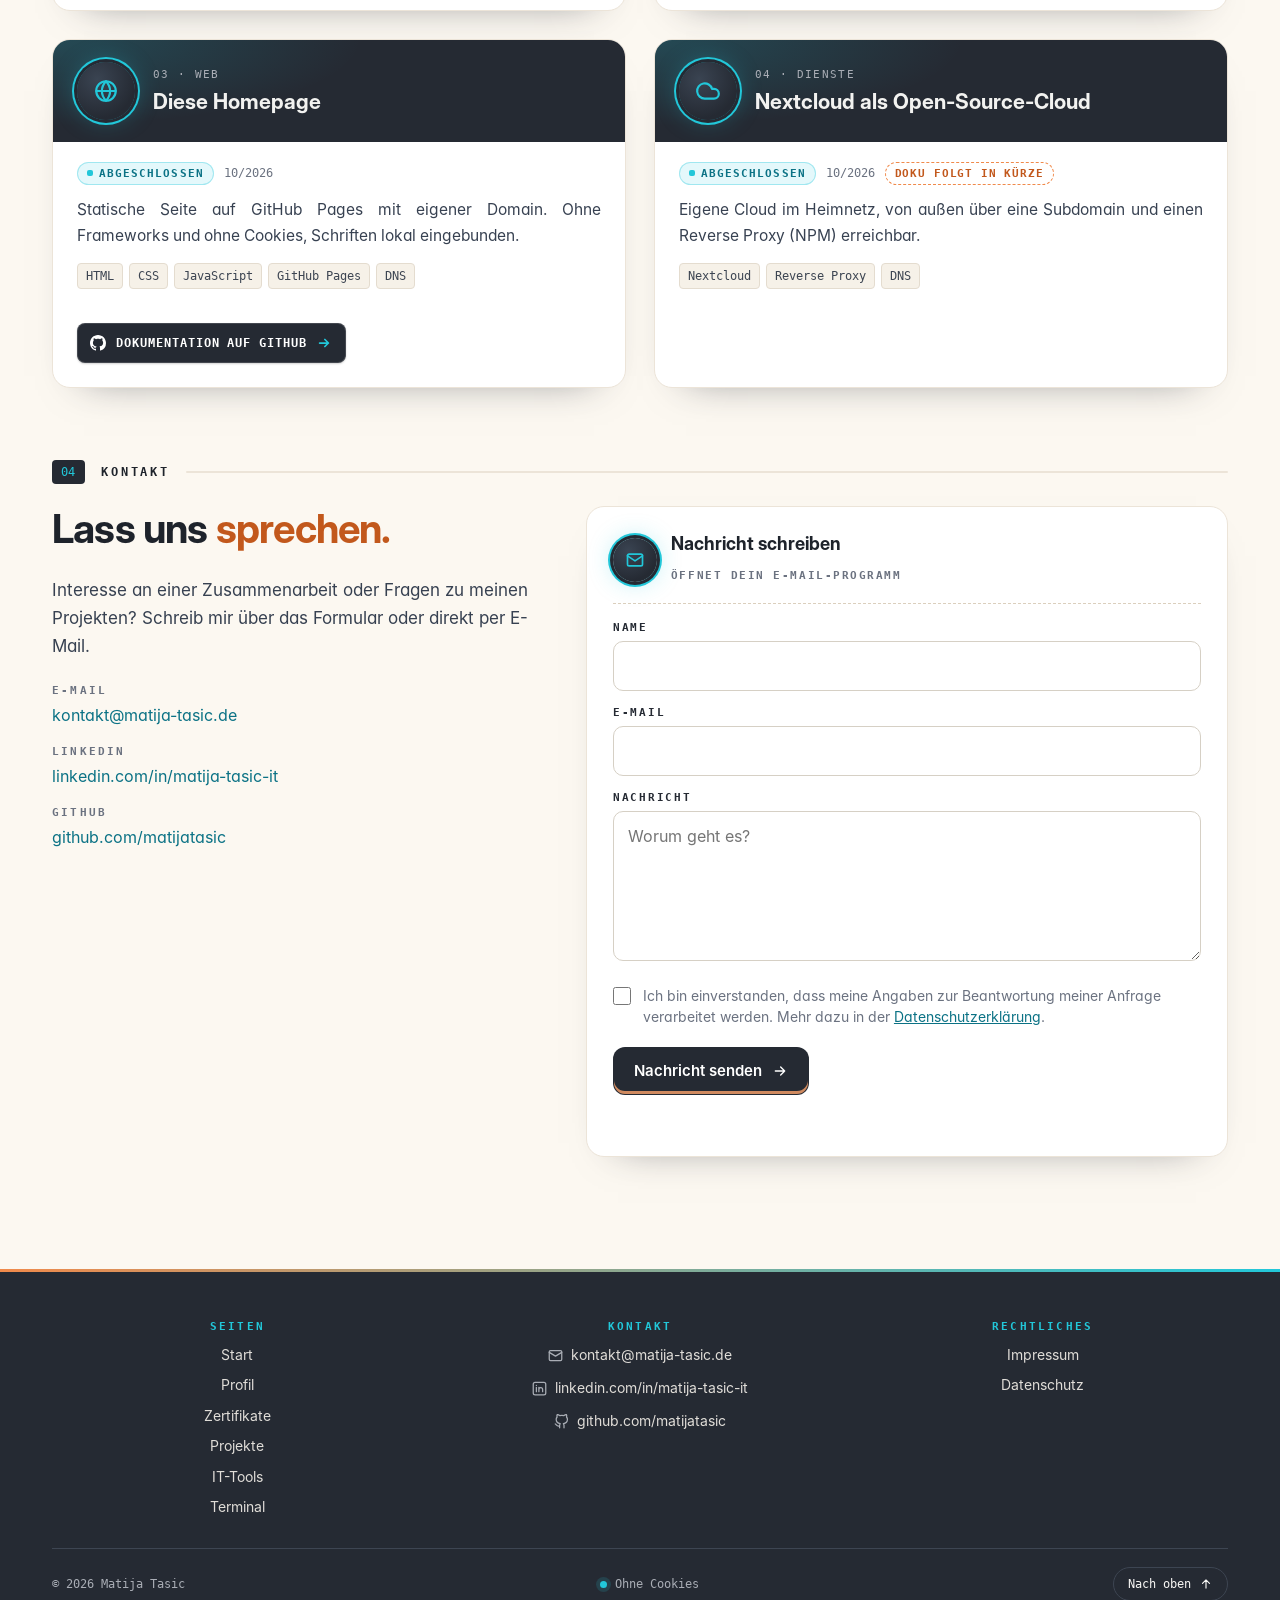
==== commit 967d6eaf: "Startseite: Netzplan noch etwas näher an den Text (40 → 32 px) Co-Authored-By: Claude Opus 5.5 <nore" ====
--- a/index.html
+++ b/index.html
@@ -69,7 +69,7 @@
   <link rel="icon" href="assets/img/favicon.svg" type="image/svg+xml">
   <link rel="preload" href="assets/fonts/inter-400.woff2" as="font" type="font/woff2" crossorigin>
   <link rel="preload" href="assets/fonts/inter-display-800.woff2" as="font" type="font/woff2" crossorigin>
-  <link rel="stylesheet" href="assets/css/site.css?v=2026110506">
+  <link rel="stylesheet" href="assets/css/site.css?v=2026110507">
   <script>
     (function () {
       var d = document.documentElement, t = null, l = null;
--- a/assets/css/site.css
+++ b/assets/css/site.css
@@ -915,7 +915,7 @@
 }
 .hero-card > *, .page-hero > * { position: relative; }
 .hero { min-height: 0; padding: 0 0 26px; display: block; }
-.hero-card { padding: 48px 52px; display: grid; grid-template-columns: minmax(0, 1fr) minmax(0, 1.15fr); gap: 40px 56px; align-items: center; }
+.hero-card { padding: 48px 52px; display: grid; grid-template-columns: minmax(0, 1fr) minmax(0, 1.15fr); gap: 32px 56px; align-items: center; }
 .hero-tag { display: inline-flex; align-items: center; gap: 8px; font: 400 13px/1.4 var(--mono); color: var(--tq); }
 .hero-tag::before { content: ''; width: 8px; height: 8px; border-radius: 50%; background: var(--tq); box-shadow: 0 0 10px var(--tq); flex: none; }
 .hero-card h1 { font: 800 clamp(44px, 4.8vw, 74px)/1.02 var(--display); letter-spacing: -.045em; color: var(--slate-ink); margin: 18px 0; }
@@ -1033,7 +1033,7 @@
   .doc { padding: 4px 12px 40px; }
   .chapter { padding-bottom: 56px; scroll-margin-top: 76px; }
   .hero-card, .page-hero { padding: 26px 22px; border-radius: 24px; }
-  .hero-card { gap: 40px; }
+  .hero-card { gap: 32px; }
   .hero-card h1 { font-size: 42px; }
   .hero-card .lead { font-size: 16px; }
   .ki-banner { padding: 18px; gap: 16px; }
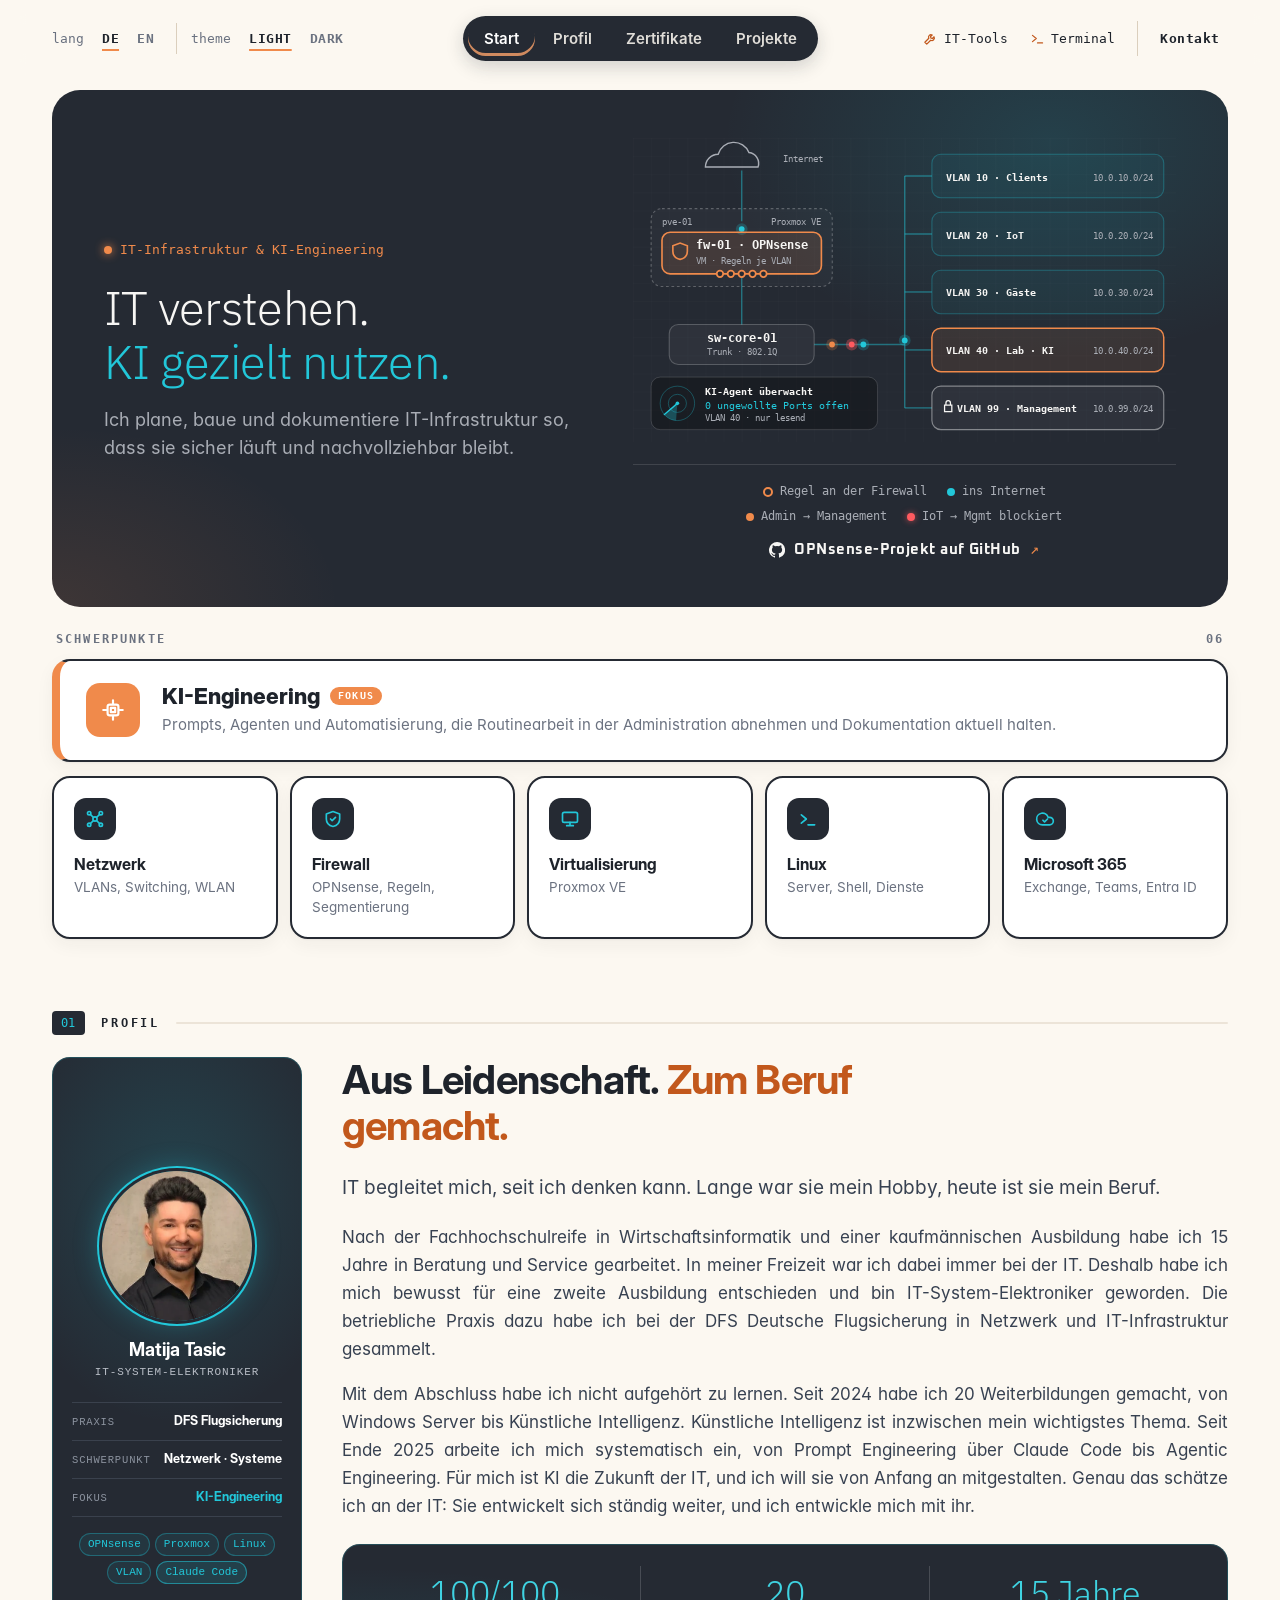
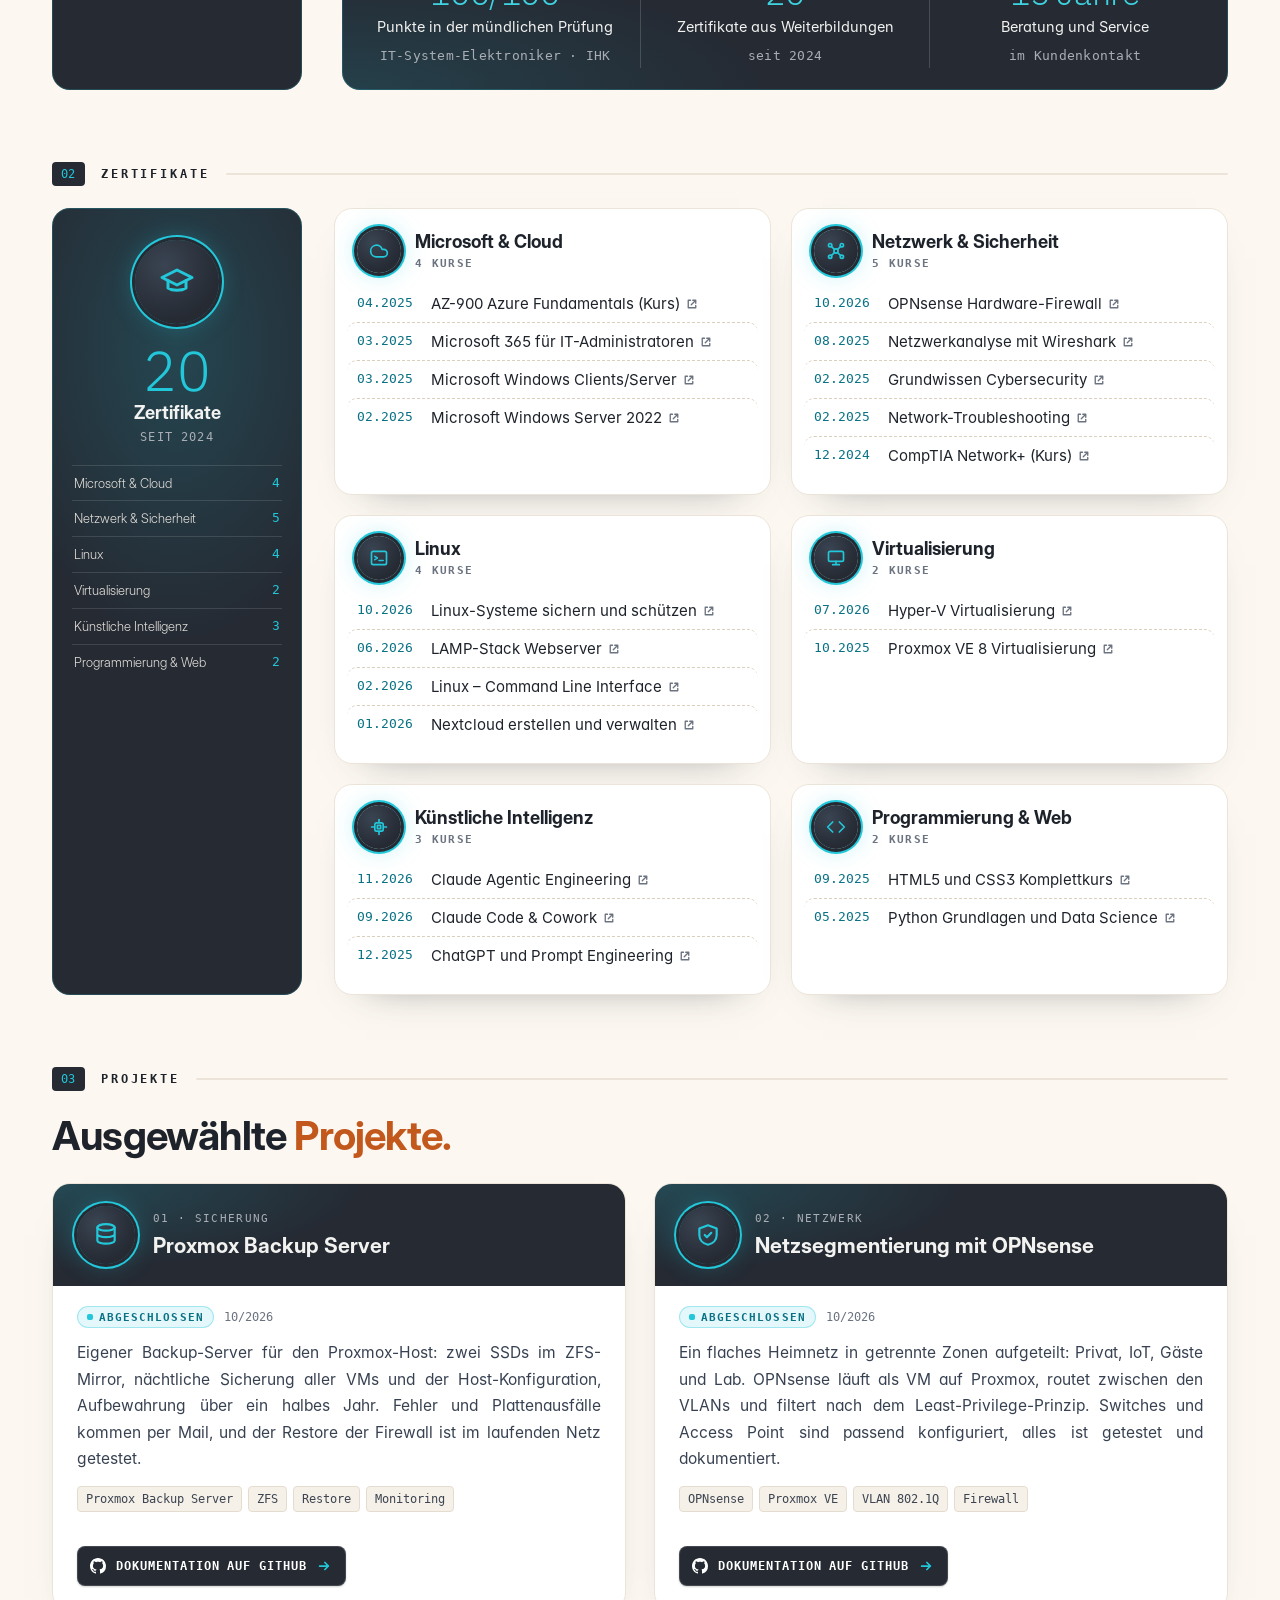
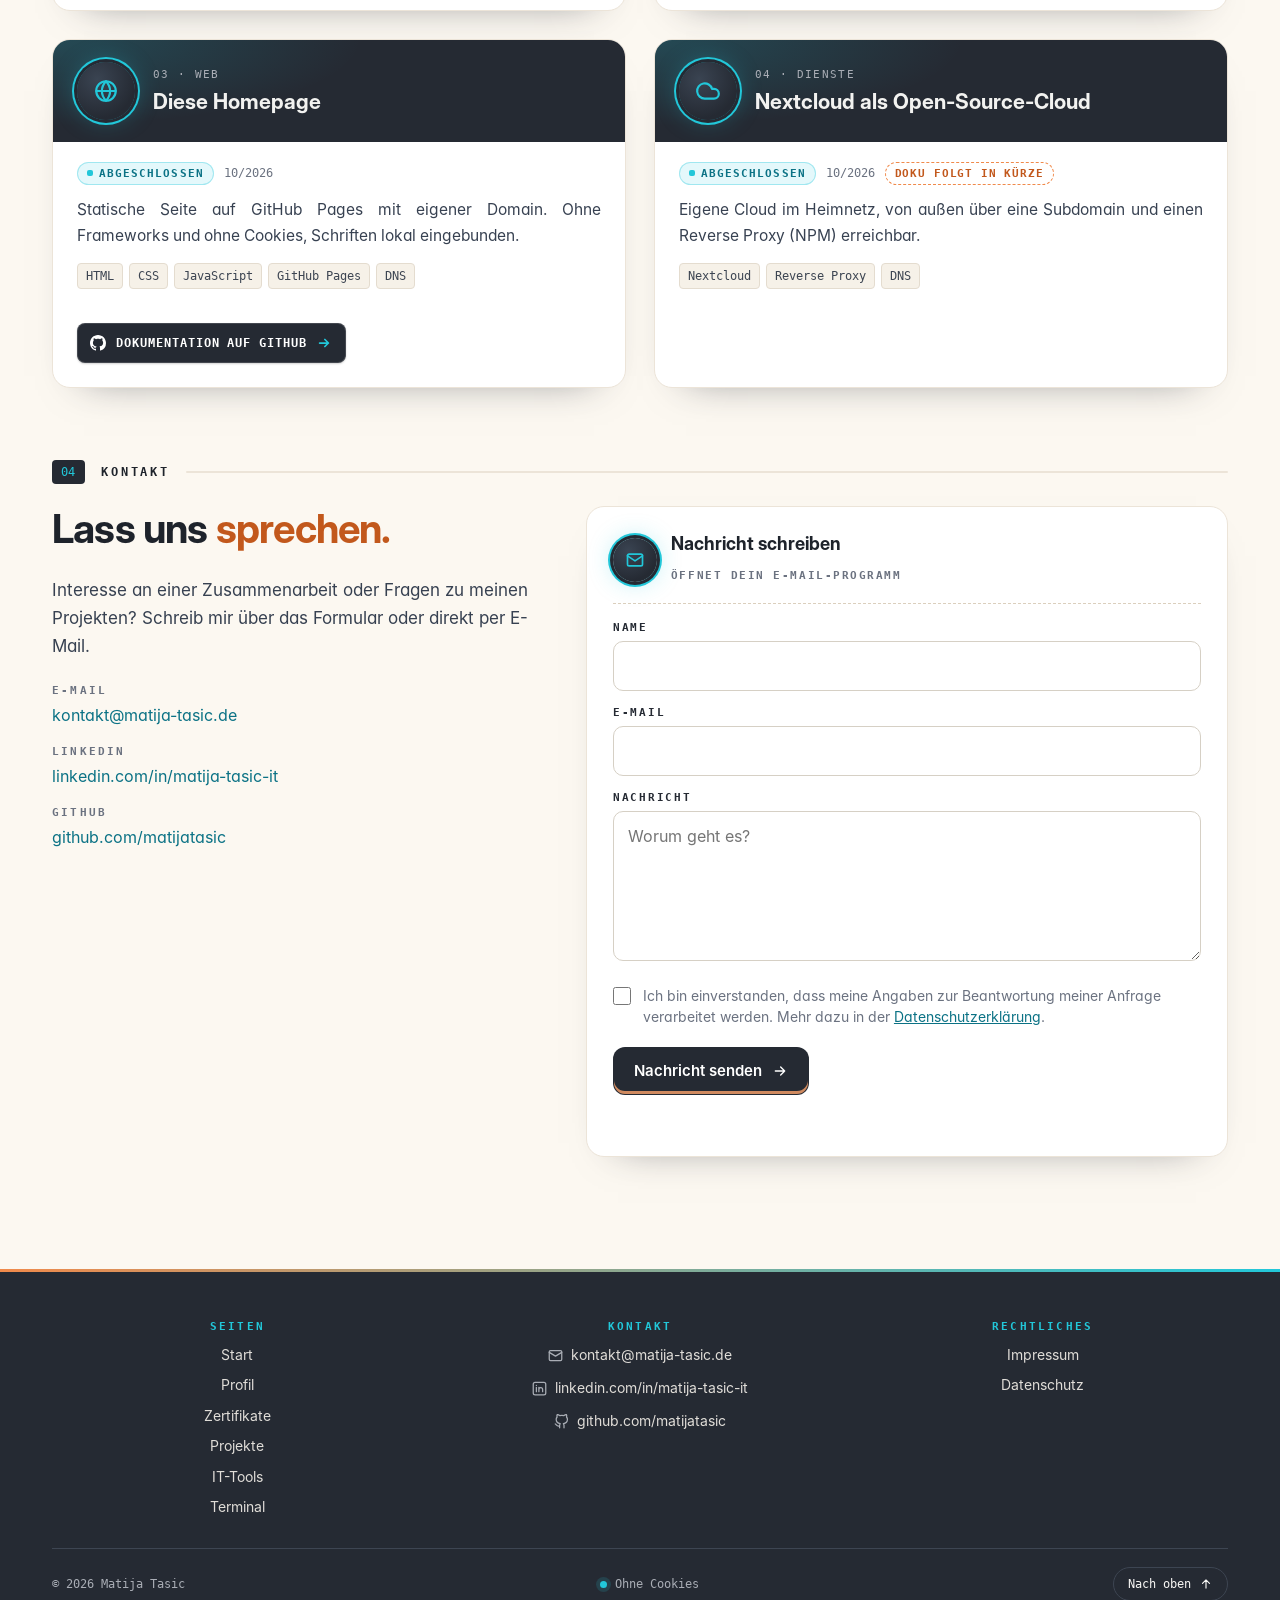
==== commit 16d618df: "Startseite: Netzplan 5 px näher an den Text (32 → 27 px) Co-Authored-By: Claude Opus 5.5 <noreply@an" ====
--- a/index.html
+++ b/index.html
@@ -69,7 +69,7 @@
   <link rel="icon" href="assets/img/favicon.svg" type="image/svg+xml">
   <link rel="preload" href="assets/fonts/inter-400.woff2" as="font" type="font/woff2" crossorigin>
   <link rel="preload" href="assets/fonts/inter-display-800.woff2" as="font" type="font/woff2" crossorigin>
-  <link rel="stylesheet" href="assets/css/site.css?v=2026110507">
+  <link rel="stylesheet" href="assets/css/site.css?v=2026110508">
   <script>
     (function () {
       var d = document.documentElement, t = null, l = null;
--- a/assets/css/site.css
+++ b/assets/css/site.css
@@ -915,7 +915,7 @@
 }
 .hero-card > *, .page-hero > * { position: relative; }
 .hero { min-height: 0; padding: 0 0 26px; display: block; }
-.hero-card { padding: 48px 52px; display: grid; grid-template-columns: minmax(0, 1fr) minmax(0, 1.15fr); gap: 32px 56px; align-items: center; }
+.hero-card { padding: 48px 52px; display: grid; grid-template-columns: minmax(0, 1fr) minmax(0, 1.15fr); gap: 27px 56px; align-items: center; }
 .hero-tag { display: inline-flex; align-items: center; gap: 8px; font: 400 13px/1.4 var(--mono); color: var(--tq); }
 .hero-tag::before { content: ''; width: 8px; height: 8px; border-radius: 50%; background: var(--tq); box-shadow: 0 0 10px var(--tq); flex: none; }
 .hero-card h1 { font: 800 clamp(44px, 4.8vw, 74px)/1.02 var(--display); letter-spacing: -.045em; color: var(--slate-ink); margin: 18px 0; }
@@ -1033,7 +1033,7 @@
   .doc { padding: 4px 12px 40px; }
   .chapter { padding-bottom: 56px; scroll-margin-top: 76px; }
   .hero-card, .page-hero { padding: 26px 22px; border-radius: 24px; }
-  .hero-card { gap: 32px; }
+  .hero-card { gap: 27px; }
   .hero-card h1 { font-size: 42px; }
   .hero-card .lead { font-size: 16px; }
   .ki-banner { padding: 18px; gap: 16px; }
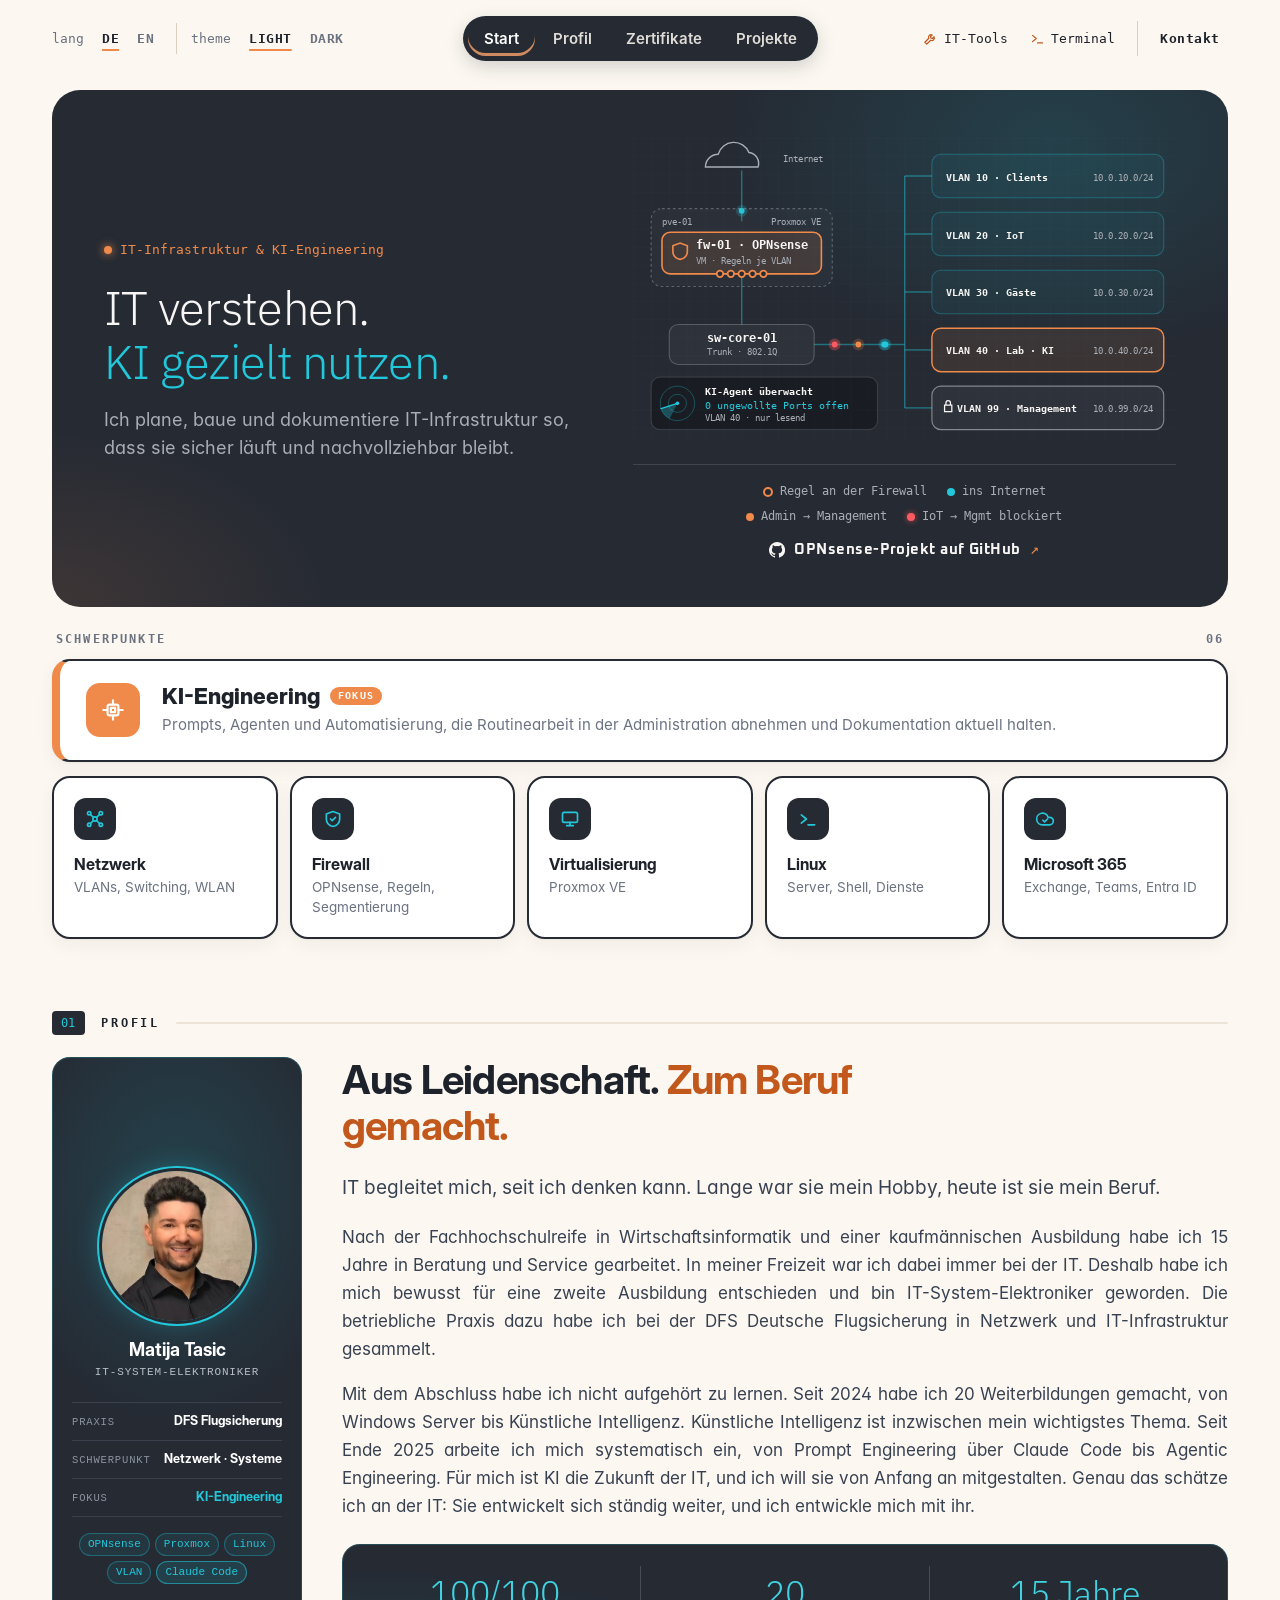
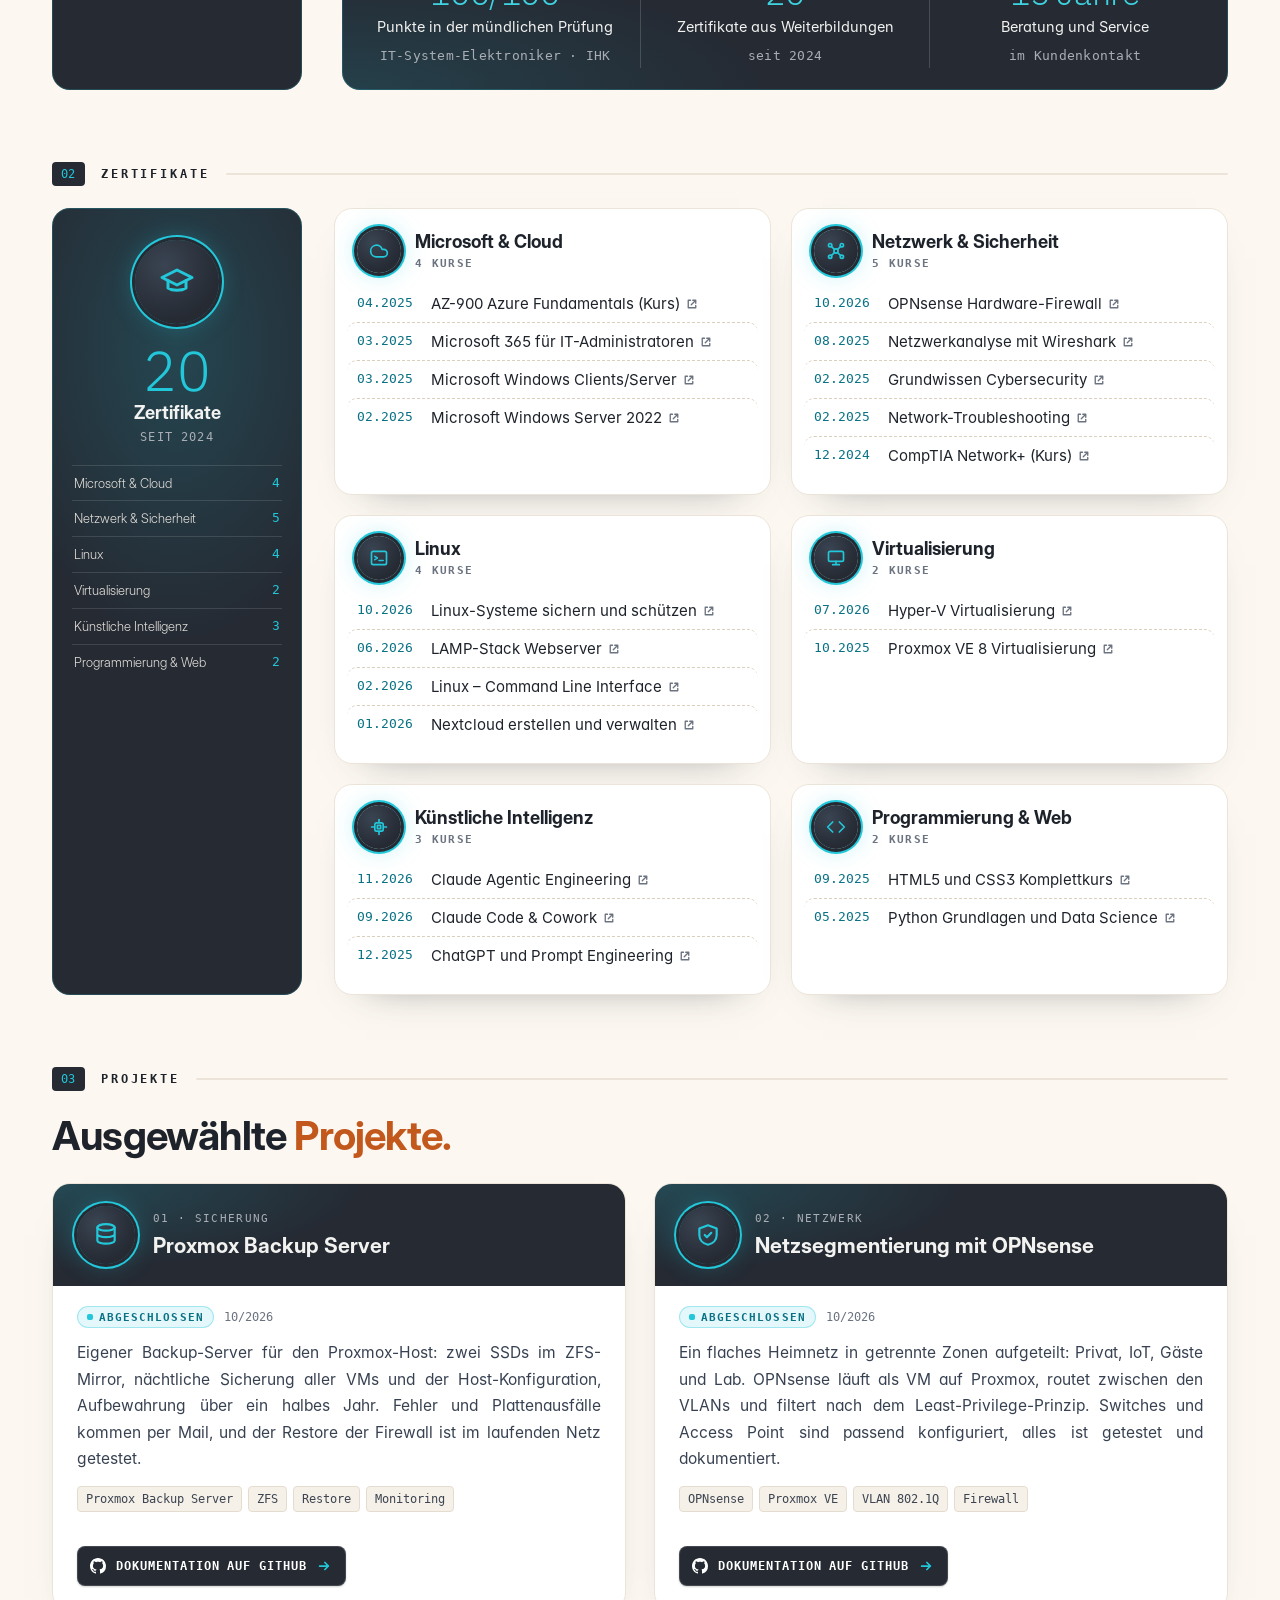
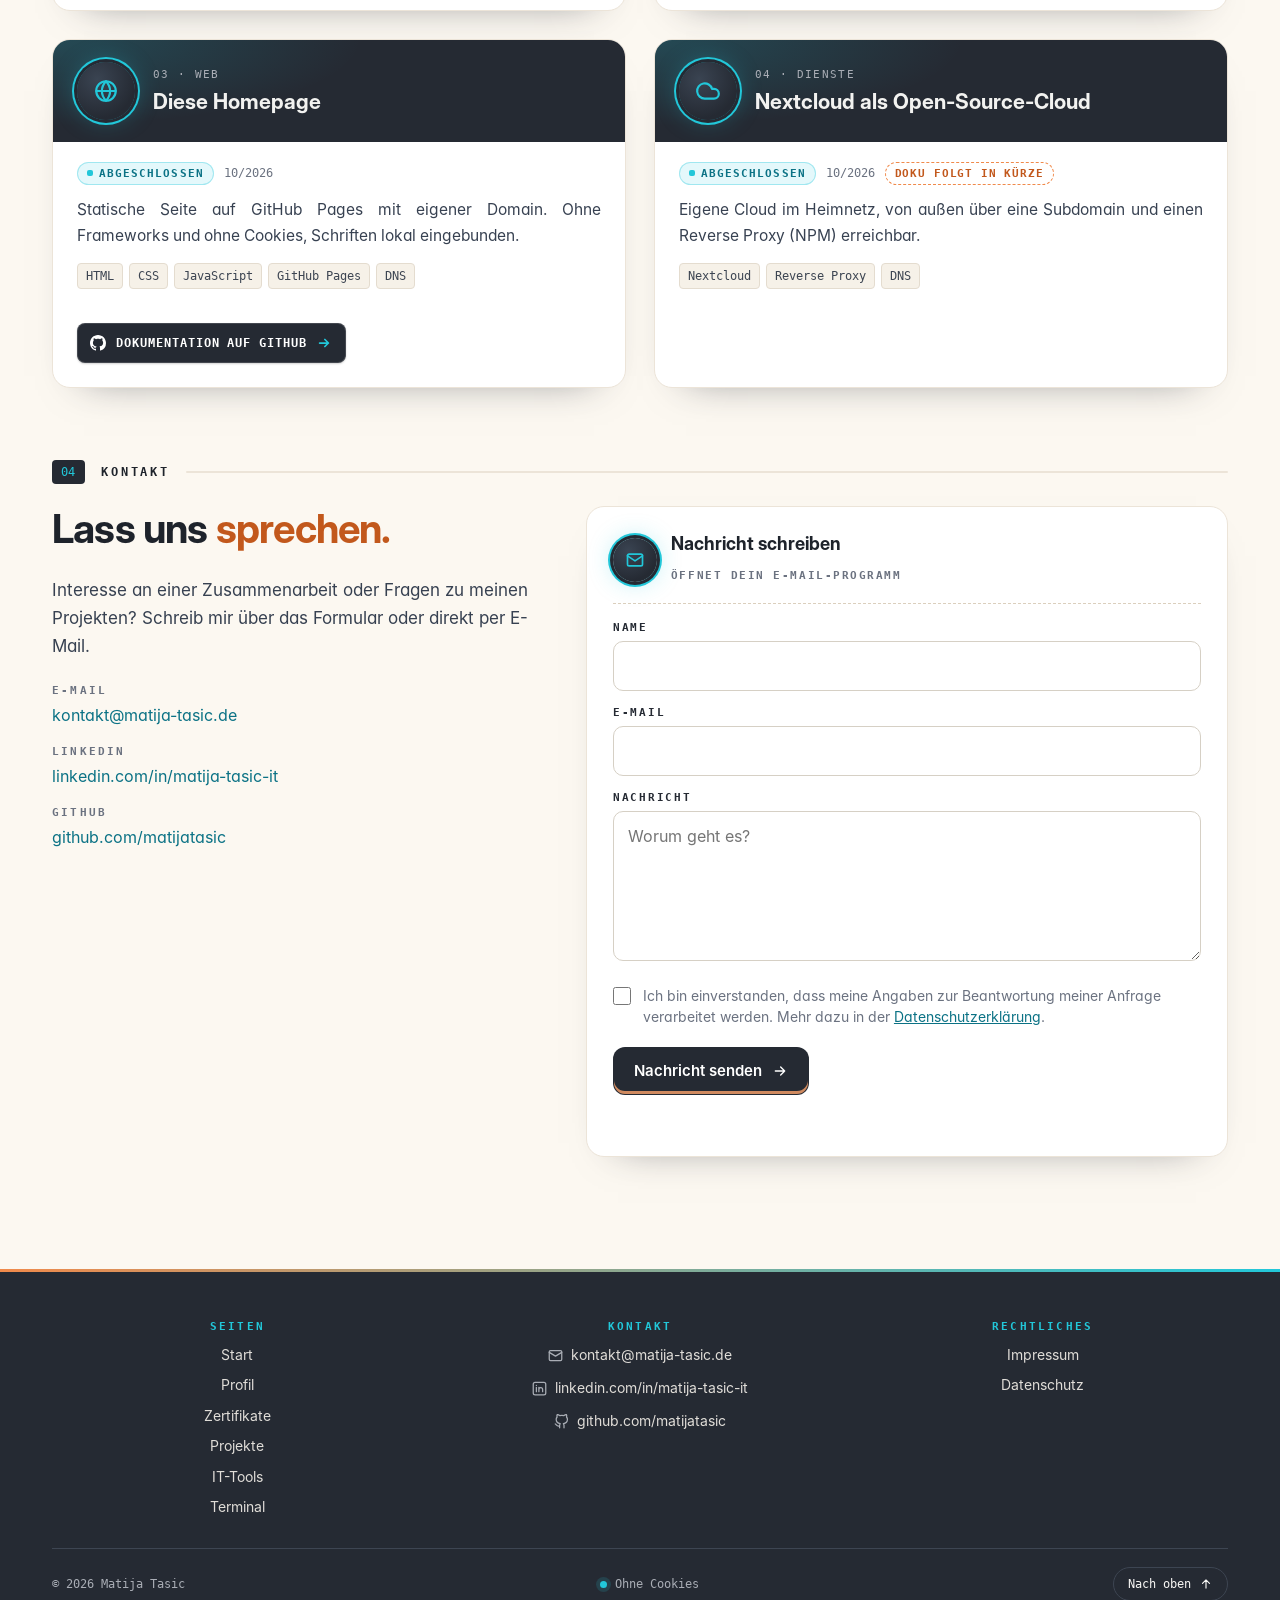
==== commit daa8d276: "Besucherzähler: eindeutige Besucher (TOTAL) statt Startseiten-Ersatz, Text „Besucher“" ====
--- a/index.html
+++ b/index.html
@@ -338,7 +338,7 @@
     </div>
     <div class="ft1-bot">
       <span>© <span data-year>2026</span> Matija Tasic</span>
-      <span class="ft-ok"><i aria-hidden="true"></i><span data-l="de">Ohne Cookies</span><span data-l="en">No cookies</span><span class="ft-visits" data-visits hidden> · <b data-visits-n></b> <span data-l="de">Besuche</span><span data-l="en">visits</span></span></span>
+      <span class="ft-ok"><i aria-hidden="true"></i><span data-l="de">Ohne Cookies</span><span data-l="en">No cookies</span><span class="ft-visits" data-visits hidden> · <b data-visits-n></b> <span data-l="de">Besucher</span><span data-l="en">visitors</span></span></span>
       <a class="ft-up" href="#top"><span data-l="de">Nach oben</span><span data-l="en">Back to top</span><svg viewBox="0 0 24 24" fill="none" stroke="currentColor" stroke-width="2" stroke-linecap="round" stroke-linejoin="round" aria-hidden="true"><path d="M12 19V5M6 11l6-6 6 6"/></svg></a>
     </div>
     </div>
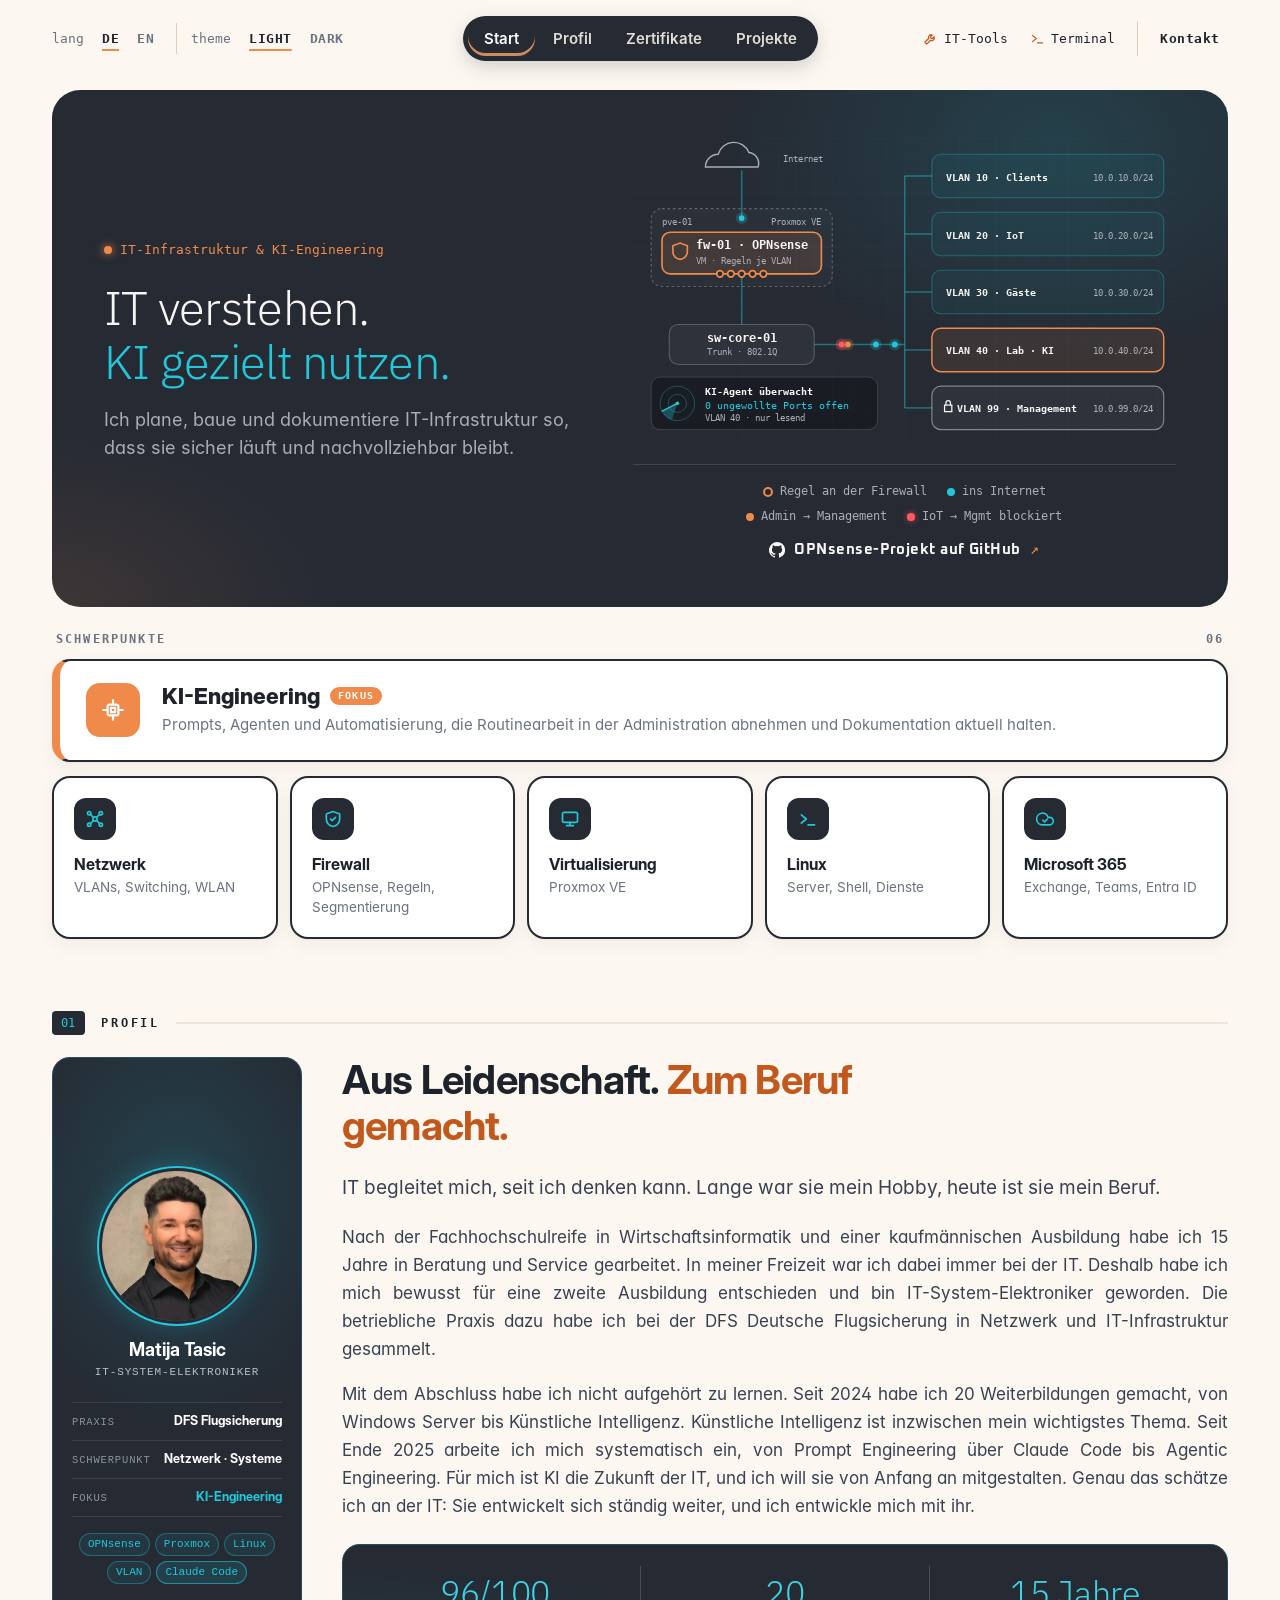
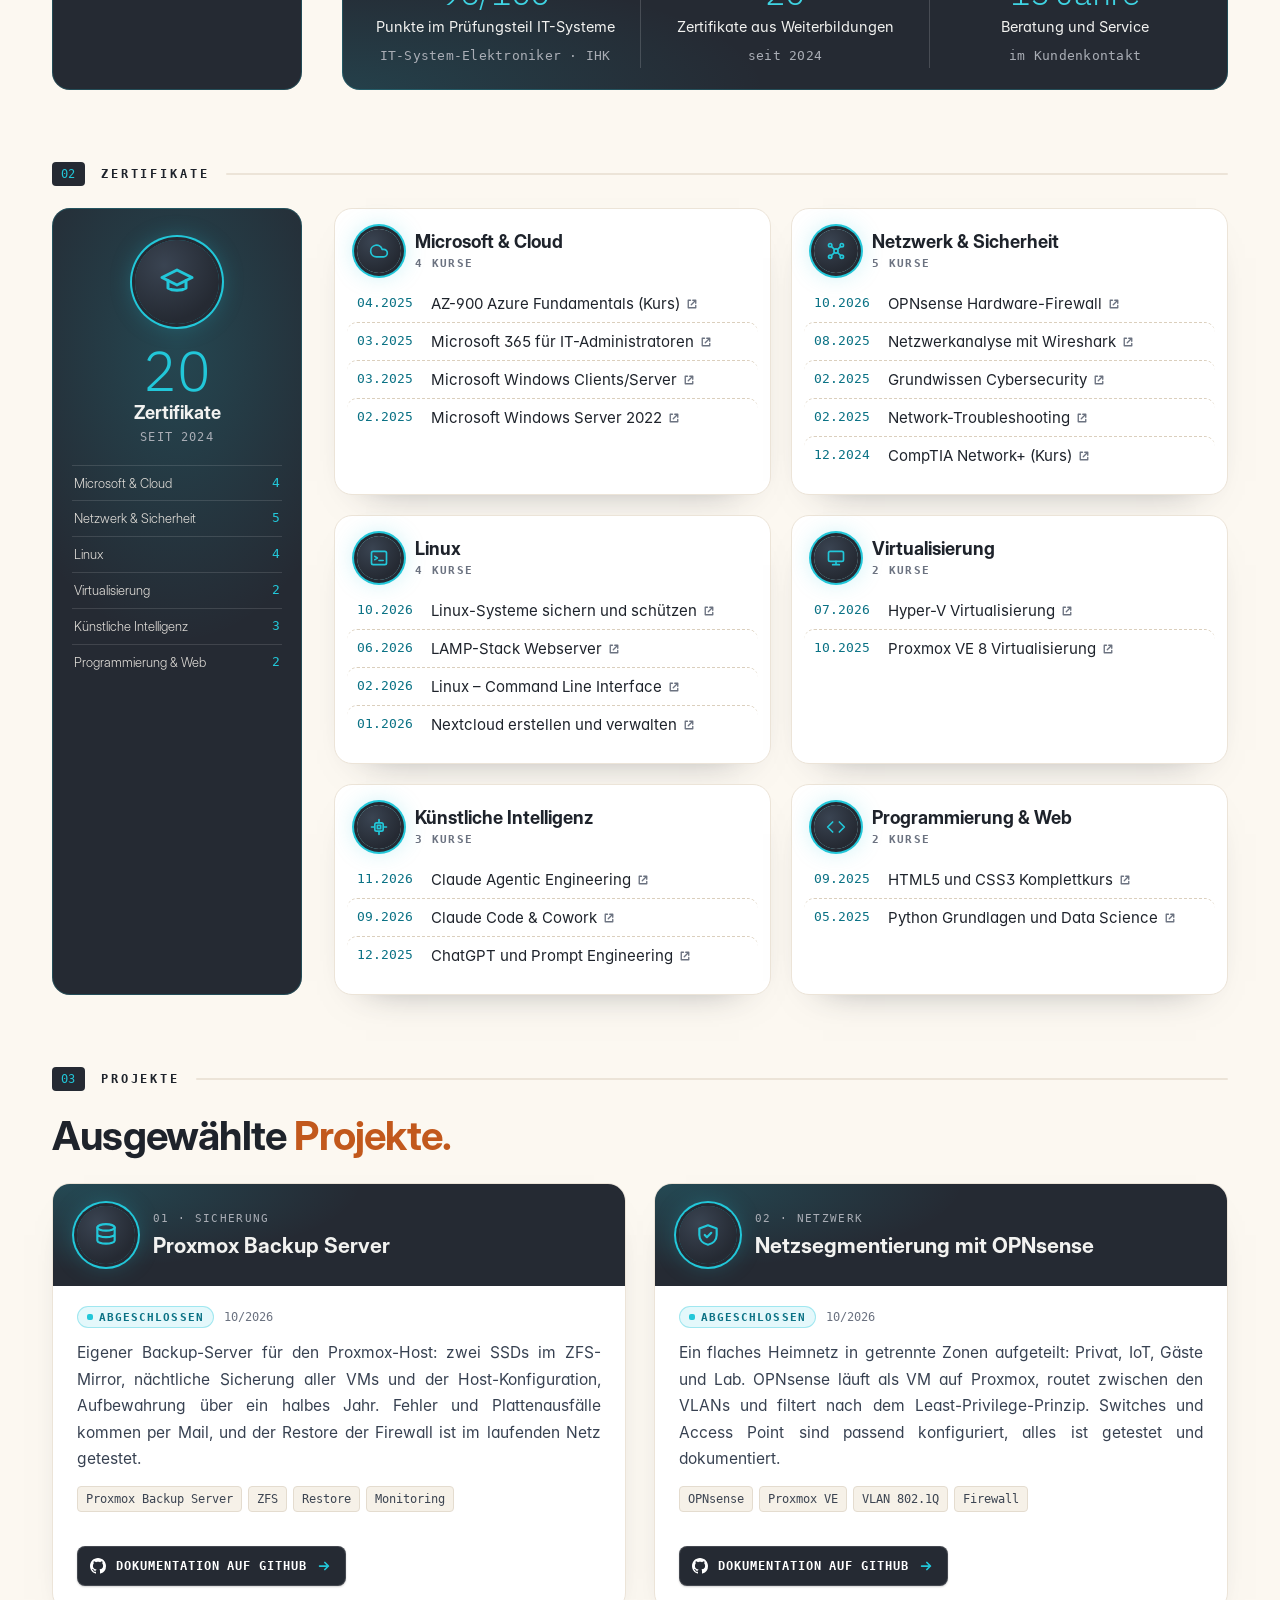
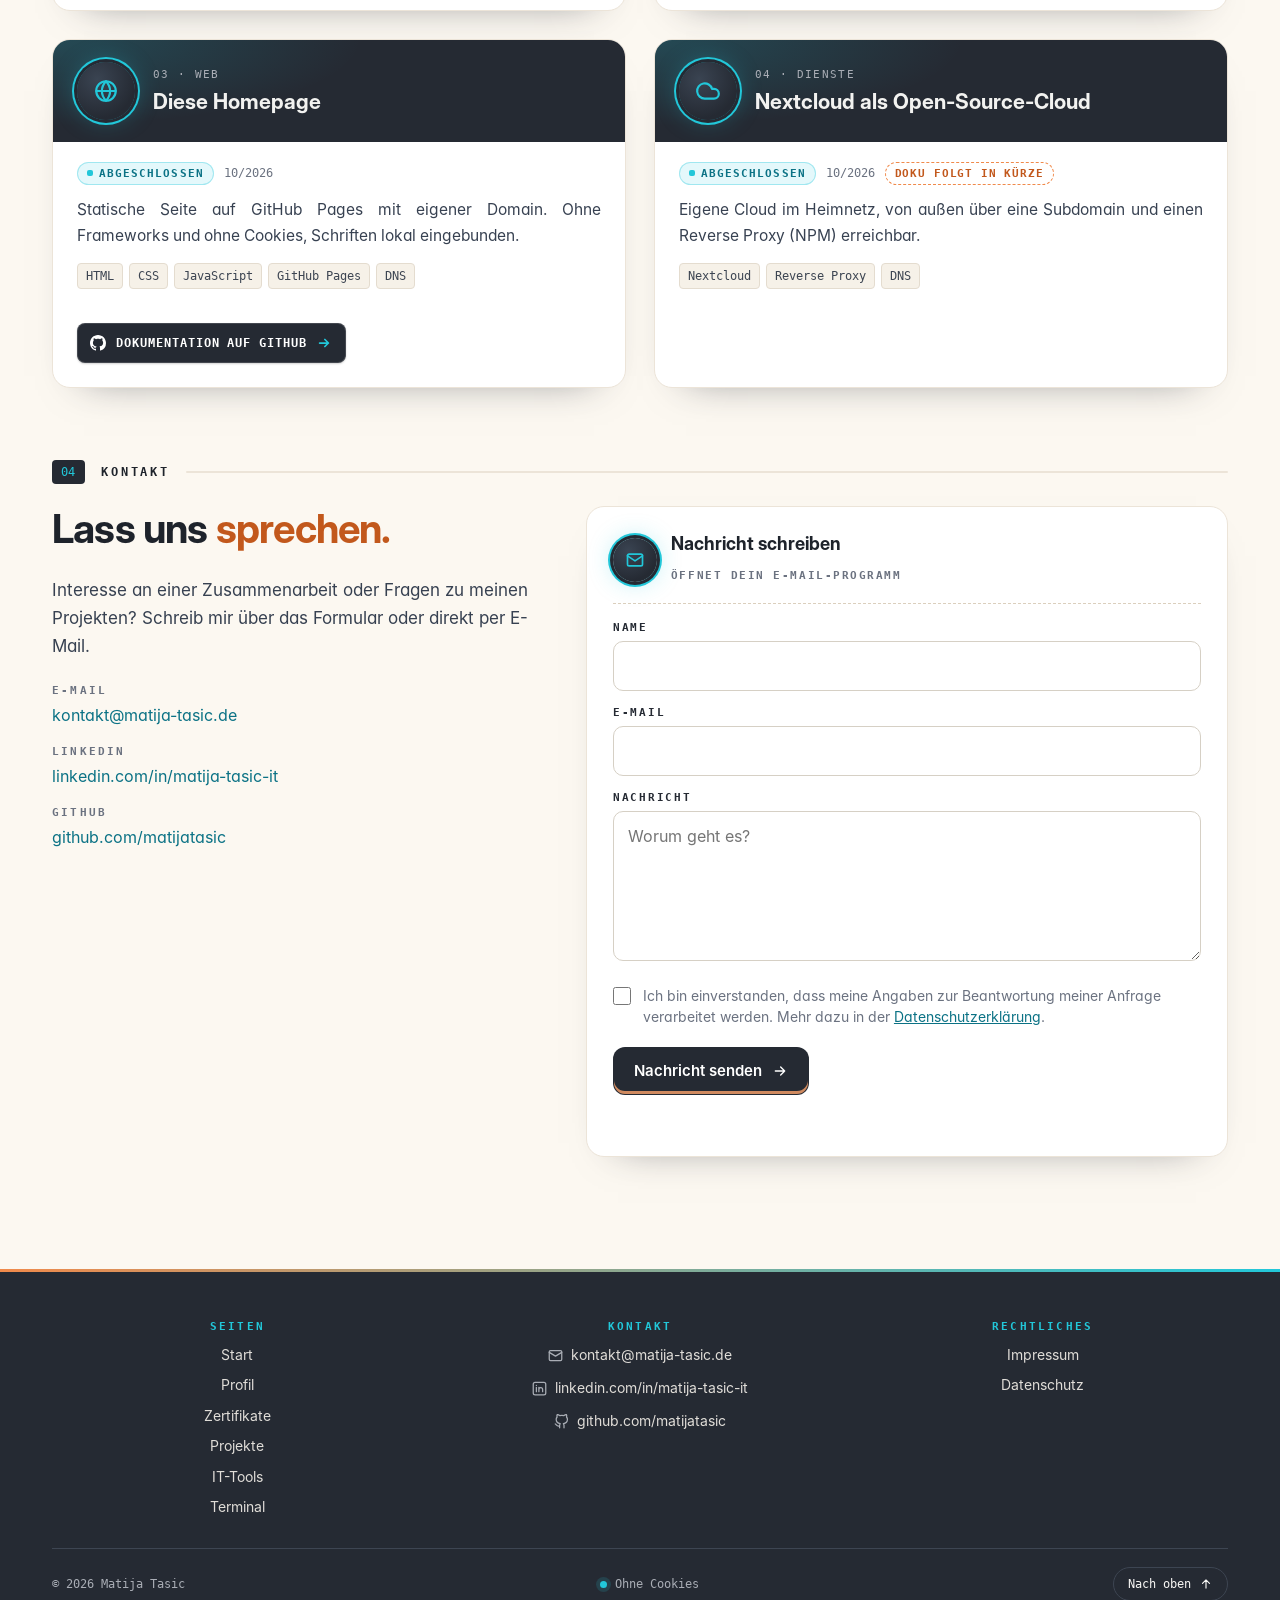
==== commit 05e63b82: "Profil: 96/100 im Prüfungsteil IT-Systeme statt 100/100 mündlich" ====
--- a/index.html
+++ b/index.html
@@ -202,7 +202,7 @@
         <span data-l="en">Finishing my training did not mean I stopped learning. Since 2024 I have completed 20 training courses, from Windows Server to artificial intelligence. Artificial intelligence has become my most important topic. Since late 2025 I have been working through it systematically, from prompt engineering to Claude Code and agentic engineering. For me, AI is the future of IT, and I want to help shape it from the start. That is exactly what I value about IT: it keeps evolving, and I evolve with it.</span>
       </p>
       <div class="pf-win pf-band">
-        <div><b><span data-l="de">100/100</span><span data-l="en">100/100</span></b><span class="pl"><span data-l="de">Punkte in der mündlichen Prüfung</span><span data-l="en">points in the oral exam</span></span><span class="ps"><span data-l="de">IT-System-Elektroniker · IHK</span><span data-l="en">IT systems electronics technician · IHK</span></span></div>
+        <div><b><span data-l="de">96/100</span><span data-l="en">96/100</span></b><span class="pl"><span data-l="de">Punkte im Prüfungsteil IT-Systeme</span><span data-l="en">points in the IT systems exam part</span></span><span class="ps"><span data-l="de">IT-System-Elektroniker · IHK</span><span data-l="en">IT systems electronics technician · IHK</span></span></div>
         <a class="pf-link" href="#weiterbildungen"><b><span data-l="de">20</span><span data-l="en">20</span></b><span class="pl"><span data-l="de">Zertifikate aus Weiterbildungen</span><span data-l="en">certificates from training courses</span></span><span class="ps"><span data-l="de">seit 2024</span><span data-l="en">since 2024</span></span></a>
         <div><b><span data-l="de">15 Jahre</span><span data-l="en">15 years</span></b><span class="pl"><span data-l="de">Beratung und Service</span><span data-l="en">advice and service</span></span><span class="ps"><span data-l="de">im Kundenkontakt</span><span data-l="en">in customer contact</span></span></div>
       </div>
--- a/assets/css/site.css
+++ b/assets/css/site.css
@@ -1191,6 +1191,11 @@
 .gw .y, .kt-out.y { color: #f5c04a; } .kt-out.d { color: #8a919c; }
 .kt-q { font-size: 18px; line-height: 1.45; color: #fff; margin: 6px 0 2px; }
 .kt-q b { font-weight: 700; }
+.kt-pre { margin: 4px 0 0; padding: 12px 14px; background: #1a1c22; border: 1px solid #3b404c; border-radius: 8px; color: #e5e7eb; font-size: 14px; line-height: 1.55; }
+.kt-pre .g { color: #3ccf6e; font-weight: 700; } .kt-pre .r { color: #ff5f56; font-weight: 700; } .kt-pre .d { color: #8a919c; }
+.kt-pre-firewall { white-space: pre; overflow-x: auto; font-size: 13.5px; }
+.kt-pre-ticket { border-left: 3px solid #f5c04a; font-size: 16px; }
+.kt-out.kt-why { color: #7fdcea; line-height: 1.5; }
 .kt-opts { display: grid; gap: 8px; }
 .kt-opt { display: flex; align-items: center; gap: 12px; width: 100%; padding: 15px 16px; background: #2b2e38; border: 1px solid #3b404c; border-radius: 8px; color: #e5e7eb; text-align: left; transition: border-color .15s, background-color .15s; }
 .kt-opt:hover:not(:disabled), .kt-opt:focus-visible { border-color: #3a8dff; outline: none; background: #30343f; }
@@ -1203,13 +1208,44 @@
 .kt-dots { display: inline-flex; gap: 5px; vertical-align: middle; margin-left: 6px; }
 .kt-dots i { width: 11px; height: 11px; border-radius: 3px; background: #3b404c; }
 .kt-dots .ok { background: #3ccf6e; } .kt-dots .bad { background: #ff5f56; } .kt-dots .cur { background: #3a8dff; box-shadow: 0 0 0 2px rgba(58, 141, 255, .35); }
-.kt-timer { display: flex; align-items: center; gap: 10px; font-size: 13px; }
-.kt-timer .kt-sec { min-width: 4.5em; white-space: nowrap; }
-.kt-timer div { flex: 1; height: 8px; border-radius: 4px; background: #3b404c; overflow: hidden; }
-.kt-timer i { display: block; height: 100%; width: 100%; background: linear-gradient(90deg, #3ccf6e, #f5c04a); transition: width .1s linear; }
-.kt-timer .y { white-space: nowrap; min-width: 6.5em; text-align: right; }
-.kt-timer.is-low .kt-sec { color: #ff5f56; font-weight: 700; }
-.kt-timer.is-low i { background: linear-gradient(90deg, #ff5f56, #f5c04a); }
+/* Spielfeld im Arcade-Look (11/2026): Anzeige · Fragekarte · Antworten · Ergebnisfeld */
+.kq-hud { display: grid; grid-template-columns: repeat(4, 1fr); gap: 10px; }
+.kq-c { display: flex; flex-direction: column; align-items: center; gap: 4px; padding: 8px 6px; text-align: center; background: #0d0f13; border: 2px solid #3b404c; border-radius: 8px; }
+.kq-c small { font: 700 11px 'Oxanium', var(--sans); letter-spacing: .2em; text-transform: uppercase; color: #f5c04a; }
+.gw .kq-c b { font: 700 26px/1 'Oxanium', var(--mono); color: #fff; text-shadow: 0 0 10px rgba(255, 255, 255, .35); white-space: nowrap; }
+.kq-c .kt-dots { margin: 2px 0 0; }
+.kq-c.t { border-color: #3ccf6e; } .gw .kq-c.t b { color: #3ccf6e; }
+.kq-c.s { border-color: #f5c04a; } .gw .kq-c.s b { color: #f5c04a; }
+.kq-hud.is-low .kq-c.t { border-color: #ff5f56; } .gw .kq-hud.is-low .kq-c.t b { color: #ff5f56; }
+.kq-bar { grid-column: 1 / -1; height: 12px; border-radius: 2px; overflow: hidden; background: repeating-linear-gradient(90deg, #2b2e38 0 18px, #0d0f13 18px 21px); }
+.kq-bar i { display: block; height: 100%; width: 100%; background: repeating-linear-gradient(90deg, #3ccf6e 0 18px, transparent 18px 21px); transition: width .1s linear; }
+.kq-hud.is-low .kq-bar i { background: repeating-linear-gradient(90deg, #ff5f56 0 18px, transparent 18px 21px); }
+.kq-card { padding: 14px 16px; background: #11131a; border: 3px double #7fdcea; border-radius: 10px; }
+.kq-lab { margin-bottom: 8px; font: 700 10.5px 'Oxanium', var(--sans); letter-spacing: .24em; text-transform: uppercase; color: #7fdcea; }
+.kq-card .kt-pre { margin: 0 0 12px; background: #0d0f13; }
+.kq-card .kt-q { margin: 0; }
+.kq-card + .kt-out { margin-top: 2px; }
+.gw .kt-opts { gap: 12px; }
+.gw .kt-opts .kt-opt { border: 2px solid #3b404c; border-radius: 12px; box-shadow: 0 5px 0 #0d0f13; }
+.gw .kt-opts .kt-opt:active:not(:disabled) { transform: translateY(3px); box-shadow: 0 2px 0 #0d0f13; }
+.gw .kt-opts .kt-opt .k { width: 34px; height: 34px; border-radius: 50%; font: 700 16px 'Oxanium', var(--sans); color: #0d1117; box-shadow: inset 0 -3px 0 rgba(0, 0, 0, .35); }
+.gw .kt-opts .kt-opt:nth-child(1) .k { background: #ff5f56; } .gw .kt-opts .kt-opt:nth-child(2) .k { background: #3a8dff; } .gw .kt-opts .kt-opt:nth-child(3) .k { background: #f5c04a; }
+.gw .kt-opts .kt-opt:disabled:not(.ok):not(.bad) .k { background: #4b5160; }
+.gw .kt-opts .kt-opt.ok { border-color: #3ccf6e; } .gw .kt-opts .kt-opt.ok .k { background: #3ccf6e; }
+.gw .kt-opts .kt-opt.bad { border-color: #ff5f56; } .gw .kt-opts .kt-opt.bad .k { background: #ff5f56; }
+.kq-fb { display: grid; grid-template-columns: 1fr auto; gap: 6px 16px; align-items: center; padding: 12px 16px; background: #0d0f13; border: 2px solid #ff5f56; border-radius: 10px; }
+.kq-fb.ok { border-color: #3ccf6e; }
+.kq-fb > .kt-out:first-child { font: 700 18px 'Oxanium', var(--mono); letter-spacing: .05em; text-transform: uppercase; }
+.kq-fb .kt-act { grid-column: 2; grid-row: 1 / span 3; margin: 0; }
+.kq-fb .kt-act .pri { padding: 14px 22px; font: 700 15px 'Oxanium', var(--sans); letter-spacing: .12em; text-transform: uppercase; color: #0d1117; background: #f5c04a; border-color: #f5c04a; box-shadow: 0 5px 0 #a8801f; }
+.kq-fb .kt-act .pri:hover, .kq-fb .kt-act .pri:focus-visible { background: #ffd36b; box-shadow: 0 5px 0 #a8801f, 0 0 0 3px rgba(245, 192, 74, .35); }
+@media (max-width: 600px) {
+  .kq-hud { grid-template-columns: repeat(2, 1fr); gap: 8px; }
+  .gw .kq-c b { font-size: 22px; }
+  .kq-fb { grid-template-columns: 1fr; }
+  .kq-fb .kt-act { grid-column: 1; grid-row: auto; }
+  .kq-fb .kt-act .pri { width: 100%; }
+}
 .kt-res { display: flex; flex-direction: column; gap: 8px; margin-top: 4px; }
 .kt-pct { font-size: 56px; font-weight: 700; line-height: 1; color: #3ccf6e; }
 .kt-pct.y { color: #f5c04a; } .kt-pct.r { color: #ff5f56; }
@@ -1224,7 +1260,7 @@
 .kt-act button:hover, .kt-act button:focus-visible { border-color: #3a8dff; outline: none; }
 .kt-act .pri { background: #3a8dff; border-color: #3a8dff; color: #0d1117; font-weight: 700; }
 .kt-act .pri:hover, .kt-act .pri:focus-visible { background: #5aa0ff; box-shadow: 0 0 0 3px rgba(58, 141, 255, .3); }
-@media (prefers-reduced-motion: reduce) { .kt-timer i, .kt-opt { transition: none; } }
+@media (prefers-reduced-motion: reduce) { .kq-bar i, .kt-opt { transition: none; } .gw .kt-opts .kt-opt:active:not(:disabled) { transform: none; } }
 @media (max-width: 860px) {
   .kt-bar { padding: 10px 12px; }
   .kt-body { padding: 16px; }
@@ -1232,6 +1268,8 @@
   .kt-q { font-size: 17px; }
   .kt-opt { padding: 13px 14px; }
   .kt-opt .v { font-size: 18px; }
+  .kt-pre-firewall { font-size: 12px; padding: 10px; }
+  .kt-pre-ticket { font-size: 15px; }
   .kt-pct { font-size: 44px; }
 }
 
@@ -1251,7 +1289,7 @@
 .kt-pct { white-space: nowrap; }
 @media (max-width: 860px) {
   .ktabs { flex-wrap: wrap; }
-  .ktabs button { flex: 1; text-align: center; padding: 7px 4px; font-size: 12px !important; }
+  .ktabs button { flex: 1 1 30%; text-align: center; padding: 7px 4px; font-size: 12px !important; }
   .kt-pct { font-size: 40px; }
   .resrow { gap: 12px; }
 }
@@ -1293,22 +1331,25 @@
 .lc-rules span { font-size: 12px; color: #8a919c; }
 .lc-cmd { color: #c9ccd3; font-size: 13px; margin-bottom: -6px; scroll-margin-top: 100px; }
 .lc-cmd .u { color: var(--t-blue); font-weight: 700; }
-.lc-pod { display: grid; grid-template-columns: repeat(3, 1fr); gap: 5px; align-items: end; height: 112px; border-bottom: 2px solid var(--t-line); }
-.lc-pod div { display: flex; flex-direction: column; align-items: center; justify-content: flex-end; gap: 1px; border-radius: 6px 6px 0 0; background: #2b2e38; border: 1px solid var(--t-line); border-bottom: 0; padding: 5px 0; font-size: 12px; font-weight: 700; color: #e5e7eb; }
-.lc-pod b { font-size: 17px; }
-.lc-pod .p1 { height: 100%; border-top: 4px solid #e0b23a; } .lc-pod .p1 b { color: #e0b23a; }
-.lc-pod .p2 { height: 76%; border-top: 4px solid #aeb4bd; }
-.lc-pod .p3 { height: 58%; border-top: 4px solid #c2803f; }
-.lc-pod .empty { color: #6b7280; }
-.lc-pod .new { box-shadow: 0 0 0 2px var(--t-blue); }
-.lc-pod .new::after { content: '★'; color: var(--t-yel); }
-.lc-tiers { display: flex; flex-direction: column; gap: 4px; }
-.lt { display: grid; grid-template-columns: 1fr auto; padding: 4px 8px; border-left: 3px solid var(--t-line); font-size: 12.5px; }
-.gw .lt b { color: #f3f4f6; font-weight: 700; }
-.lt > span { grid-column: 1; color: #8a919c; font-size: 11.5px; }
-.lt.s { border-color: var(--t-green); } .lt.m { border-color: var(--t-yel); } .lt.j { border-color: var(--t-cy); }
-.lt.you { background: rgba(60, 207, 110, .12); border-radius: 0 6px 6px 0; }
-.lt em { grid-column: 2; grid-row: 1 / 3; align-self: center; font-style: normal; color: var(--t-green); font-weight: 700; font-size: 11px; }
+/* Rangliste rechts: Ring mit den Punkten der aktuellen Runde im Verhältnis zum Rekord (11/2026) */
+.rk { position: relative; display: flex; flex-direction: column; align-items: center; gap: 12px; font-family: var(--sans); }
+.rk-ring { --p: 0; --rc: var(--t-blue); width: 160px; height: 160px; border-radius: 50%; display: grid; place-items: center; position: relative;
+  background: conic-gradient(var(--rc) calc(var(--p) * 1%), #2b2e38 0); }
+.rk-ring::before { content: ''; position: absolute; inset: 12px; border-radius: 50%; background: var(--t-bg); }
+.rk-ring > div { position: relative; text-align: center; padding: 0 22px; }
+.gw .rk-ring b { display: block; font: 700 30px/1.1 var(--mono); color: #fff; }
+.rk-ring .rk-s { display: block; margin-top: 4px; font-size: 11.5px; line-height: 1.3; color: #9aa1ab; }
+.rk-ring.idle b { color: #6b7280; }
+.rk-ring.rec { --rc: #e0b23a; } .rk-ring.rec .rk-s { color: #e0b23a; font-weight: 700; }
+/* Neuer Rekord: Goldener Siegerring. Bewegung kommt aus quiz.js (Web Animations), hier nur Form und Endzustand. */
+.rk-pulse { position: absolute; inset: -6px; border-radius: 50%; border: 3px solid #e0b23a; opacity: 0; pointer-events: none; }
+.rk-stamp { position: absolute; top: -4px; right: -34px; z-index: 2; transform: rotate(12deg); white-space: nowrap; font: 800 11px/1 var(--mono); letter-spacing: .06em; color: #14161b; background: #e0b23a; padding: 5px 8px; border-radius: 5px; box-shadow: 0 3px 0 #9c7a22; }
+.rk-confetti { position: absolute; z-index: 60; pointer-events: none; }
+.rk-d { font: 700 13px var(--mono); color: #8a919c; }
+.rk-d.up { color: var(--t-green); } .rk-d.down { color: #ff5f56; }
+.rk-list { list-style: none; margin: 0; padding: 0; width: 100%; display: flex; flex-direction: column; gap: 6px; }
+.rk-list li { display: flex; justify-content: space-between; align-items: baseline; gap: 8px; padding: 8px 12px; background: #2b2e38; border: 1px solid var(--t-line); border-radius: 8px; font-size: 13px; color: #c3c8d0; }
+.gw .rk-list b { font: 700 15px var(--mono); color: #e5e7eb; } .gw .rk-list .rec b { color: #e0b23a; }
 .gw .kt-act button { font-size: 14px; }
 .gw .kt-title { cursor: text !important; }
 @media (max-width: 1080px) and (min-width: 861px) { .lp { grid-template-columns: 1fr; } .tree { flex-direction: row; flex-wrap: wrap; border-right: 0; border-bottom: 1px solid var(--t-line); padding: 8px; } .tr-h { flex-basis: 100%; padding: 0 4px 4px; } .tree .f { width: auto; padding: 2px 8px; } .tree .d { display: none; } }
@@ -1669,7 +1710,7 @@
 .zg .rp { flex: 1; } .zg .rp .kt-body { padding: 16px 22px 22px; }
 .zg .lc-h { position: absolute; width: 1px; height: 1px; overflow: hidden; clip: rect(0 0 0 0); white-space: nowrap; }
 .zg .lc-title { font: 700 21px/1.25 var(--sans); letter-spacing: -.01em; } .zg .lc-title::before { content: none; }
-.zg .lc-text, .zg .cs-p, .zg .cs-n, .zg .lt, .zg .lt > span, .zg .lc-rules span, .zg .cs-k, .zg .zsub { font-family: var(--sans); }
+.zg .lc-text, .zg .cs-p, .zg .cs-n, .zg .lc-rules span, .zg .cs-k, .zg .zsub { font-family: var(--sans); }
 .zg .lc-text { font-size: 13.5px; line-height: 1.55; color: #c3c8d0; }
 .zg .lc-rules { gap: 6px; }
 .zg .lc-rules div { display: flex; flex-direction: column; align-items: center; gap: 2px; padding: 7px 4px; text-align: center; }
@@ -1680,8 +1721,6 @@
 .zg .cs-k { font-size: 13px !important; }
 .zg .cs-n { font-size: 11.5px; letter-spacing: 0; }
 .zg .zsub { font-size: 11px; font-weight: 600; color: #8a919c; margin: 4px 0 -4px; }
-.zg .lc-pod { height: 110px; } .zg .lc-pod div { font-size: 11.5px; }
-.zg .lt { font-size: 12.5px; } .zg .lt > span { font-size: 11.5px; }
 @media (max-width: 1080px) {
   .gw-in.zg { grid-template-columns: minmax(0, 1fr) minmax(0, 1fr); }
   .zg .zc2 { grid-column: 1 / -1; grid-row: 1; border-bottom: 1px solid var(--t-line); }
@@ -1696,6 +1735,71 @@
   .zg .zone:not(.z-game) { padding: 16px; }
   .zg .z-game > .zh { padding: 14px 16px 0; }
 }
+
+/* ---------- Terminal: Antwort-Pult rechts (11/2026) – Mitte Anzeige, Frage, Hinweis; rechts Rangliste, A/B/C, Weiter.
+   Kompaktere Maße, damit eine Frage samt Hinweis ohne Scrollen auf den Bildschirm passt. ---------- */
+.gw .kt-opts { gap: 8px; }
+.gw .kt-opts .kt-opt { padding: 9px 12px; gap: 10px; box-shadow: 0 4px 0 #0d0f13; }
+.gw .kt-opts .kt-opt .v { font-size: 15.5px; line-height: 1.3; }
+.gw .kt-opts .kt-opt .k { width: 28px; height: 28px; font-size: 14px; }
+.gw .kt-opts .kt-opt .m { font-size: 12px; }
+.kq-fb { padding: 10px 14px; }
+.kq-fb > .kt-out:first-child { font-size: 15px; }
+.kq-fb .kt-why { font-size: 13.5px; }
+.gw .kt-pre-firewall { font-size: 12.5px; line-height: 1.45; padding: 10px 12px; }
+.kq-card { padding: 12px 14px; } .kq-card .kt-pre { margin-bottom: 10px; }
+.kq-card .kt-q { font-size: 16.5px; }
+.kq-hud { gap: 8px; } .kq-c { padding: 6px 4px; gap: 2px; } .gw .kq-c b { font-size: 20px; }
+.zg .rp .kt-body { padding: 12px 18px 16px; gap: 8px; }
+.zg .kt-view { gap: 10px; }
+.zg .rk { gap: 8px; } .zg .rk-ring { width: 118px; height: 118px; } .zg .rk-ring::before { inset: 9px; }
+.gw .zg .rk-ring b { font-size: 22px; } .zg .rk-ring .rk-s { font-size: 10.5px; } .zg .rk-ring > div { padding: 0 14px; }
+.zg .rk-list li { padding: 6px 10px; font-size: 12px; }
+.zg .zone { padding: 14px 16px; gap: 10px; }
+.zg .lc-title { font-size: 19px; } .zg .lc-text { font-size: 13px; line-height: 1.5; }
+.zg .cs-box { padding: 10px; }
+.zg .z-pult { display: none; }
+@media (min-width: 1081px) {
+  .gw-in.zg { grid-template-columns: 250px minmax(0, 1fr) 310px; }
+  .zg .zc3 .z-rank { flex: 0 0 auto; }
+  .zg .z-pult { display: flex; flex: 1; }
+  .zg .z-pult .zh { color: var(--t-yel); }
+  .kq-pult { display: flex; flex-direction: column; gap: 12px; }
+  .kq-pult .kt-act { margin: 0; }
+  .kq-pult .kt-act .pri { width: 100%; padding: 13px 10px; font: 700 15px 'Oxanium', var(--sans); letter-spacing: .12em; text-transform: uppercase; color: #0d1117; background: #f5c04a; border: 0; border-radius: 8px; box-shadow: 0 5px 0 #a8801f; }
+  .kq-pult .kt-act .pri:hover, .kq-pult .kt-act .pri:focus-visible { background: #ffd36b; box-shadow: 0 5px 0 #a8801f, 0 0 0 3px rgba(245, 192, 74, .35); }
+  .kq-pult .kt-out.d { font-size: 13px; line-height: 1.5; }
+  .kq-fb { display: block; } .kq-fb .kt-out + .kt-out { margin-top: 4px; }
+}
+@media (min-width: 1081px) and (max-height: 820px) {
+  .gw .kt-pre-firewall { font-size: 12px; line-height: 1.32; padding: 8px 12px; }
+  .zg .z-game > .zh { padding-top: 12px; } .zg .rp .kt-body { padding-top: 8px; padding-bottom: 12px; }
+  .kq-bar { height: 9px; } .kq-c { padding: 4px; } .gw .kq-c b { font-size: 18px; }
+  .kq-card { padding: 10px 14px; } .kq-lab { margin-bottom: 6px; }
+  .kq-sk { padding: 8px 12px; } .kq-pi dl { font-size: 12.5px; line-height: 1.4; } .kq-pi .pi-cs { margin-bottom: 6px; }
+}
+
+/* Rechenweg nach der Antwort (Binär, Subnetz) */
+.kq-sk { margin-top: 10px; padding: 10px 12px; background: #161922; border: 1px dashed #3b404c; border-radius: 8px; font-family: 'DejaVu Sans Mono', monospace; font-size: 13.5px; color: #c9ccd3; }
+.kq-sk .sk-h { margin-bottom: 6px; font-size: 12px; color: #8a919c; }
+.kq-sk table { width: 100%; border-collapse: collapse; table-layout: fixed; text-align: center; }
+.kq-sk th { width: 54px; text-align: left; font-weight: 400; font-size: 11px; color: #6b7280; }
+.kq-sk td { padding: 2px 0; } .kq-sk td.on { color: #3ccf6e; font-weight: 700; } .kq-sk td.off { color: #4b5160; }
+.kq-sk tr + tr td { border-top: 1px solid #2b2e38; } .kq-sk tr + tr td.on { color: #e5e7eb; }
+.kq-sk .sk-r { margin-top: 6px; } .kq-sk b { color: #f5c04a; }
+.kq-sk ol { list-style: none; margin: 0; padding: 0; display: grid; gap: 4px; }
+.kq-sk li { display: flex; gap: 8px; align-items: baseline; } .kq-sk li i { flex: none; display: grid; place-items: center; width: 18px; height: 18px; border-radius: 50%; background: #2b2e38; color: #7fdcea; font-style: normal; font-size: 11px; font-weight: 700; }
+.kq-sk .sk-m { color: #3ccf6e; font-weight: 700; letter-spacing: .04em; } .kq-sk .sk-m u { text-decoration: none; color: #4b5160; font-weight: 400; }
+@media (max-width: 600px) { .kq-sk { font-size: 12.5px; padding: 8px 10px; } .kq-sk th { width: 40px; } .kq-sk .sk-m { font-size: 11px; letter-spacing: 0; } }
+.kq-pi .sk-h b { color: #f5c04a; }
+.kq-pi .pi-cs { display: flex; flex-wrap: wrap; gap: 6px; margin-bottom: 8px; }
+.kq-pi .pi-c { padding: 2px 8px; border-radius: 999px; border: 1px solid #3b404c; font-size: 12px; }
+.kq-pi .pi-c.on { color: #3ccf6e; border-color: rgba(60, 207, 110, .5); } .kq-pi .pi-c.off { color: #6b7280; } .kq-pi .pi-c.cat { color: #7fdcea; border-color: rgba(127, 220, 234, .45); }
+.kq-pi dl { display: grid; grid-template-columns: 74px minmax(0, 1fr); gap: 4px 10px; margin: 0; font-family: var(--sans, Inter, sans-serif); font-size: 13.5px; line-height: 1.45; }
+.kq-pi dt { color: #8a919c; font: 400 11.5px 'DejaVu Sans Mono', monospace; padding-top: 2px; } .kq-pi dd { margin: 0; color: #d6d9de; }
+.kq-pi .pi-rs { display: flex; flex-wrap: wrap; gap: 6px; } .kq-pi .pi-r { padding: 1px 7px; border-radius: 6px; background: #2b2e38; font: 400 12px 'DejaVu Sans Mono', monospace; color: #e5e7eb; }
+@media (max-width: 600px) { .kq-pi dl { grid-template-columns: 1fr; gap: 2px; } .kq-pi dd { margin-bottom: 4px; } }
+.kq-pult .kt-opt .v { overflow-wrap: break-word; } .kq-pult .kt-opt .m span { display: none; }
 
 /* ---------- Fußbereich: Schiefer-Block ---------- */
 .foot.ft1 { display: block; margin-top: 8px; background: var(--slate); color: var(--slate-text); border-radius: 28px; padding: 44px 48px 22px; position: relative; overflow: hidden; border: 0; font: 400 14px/1.6 var(--sans, Inter, sans-serif); }
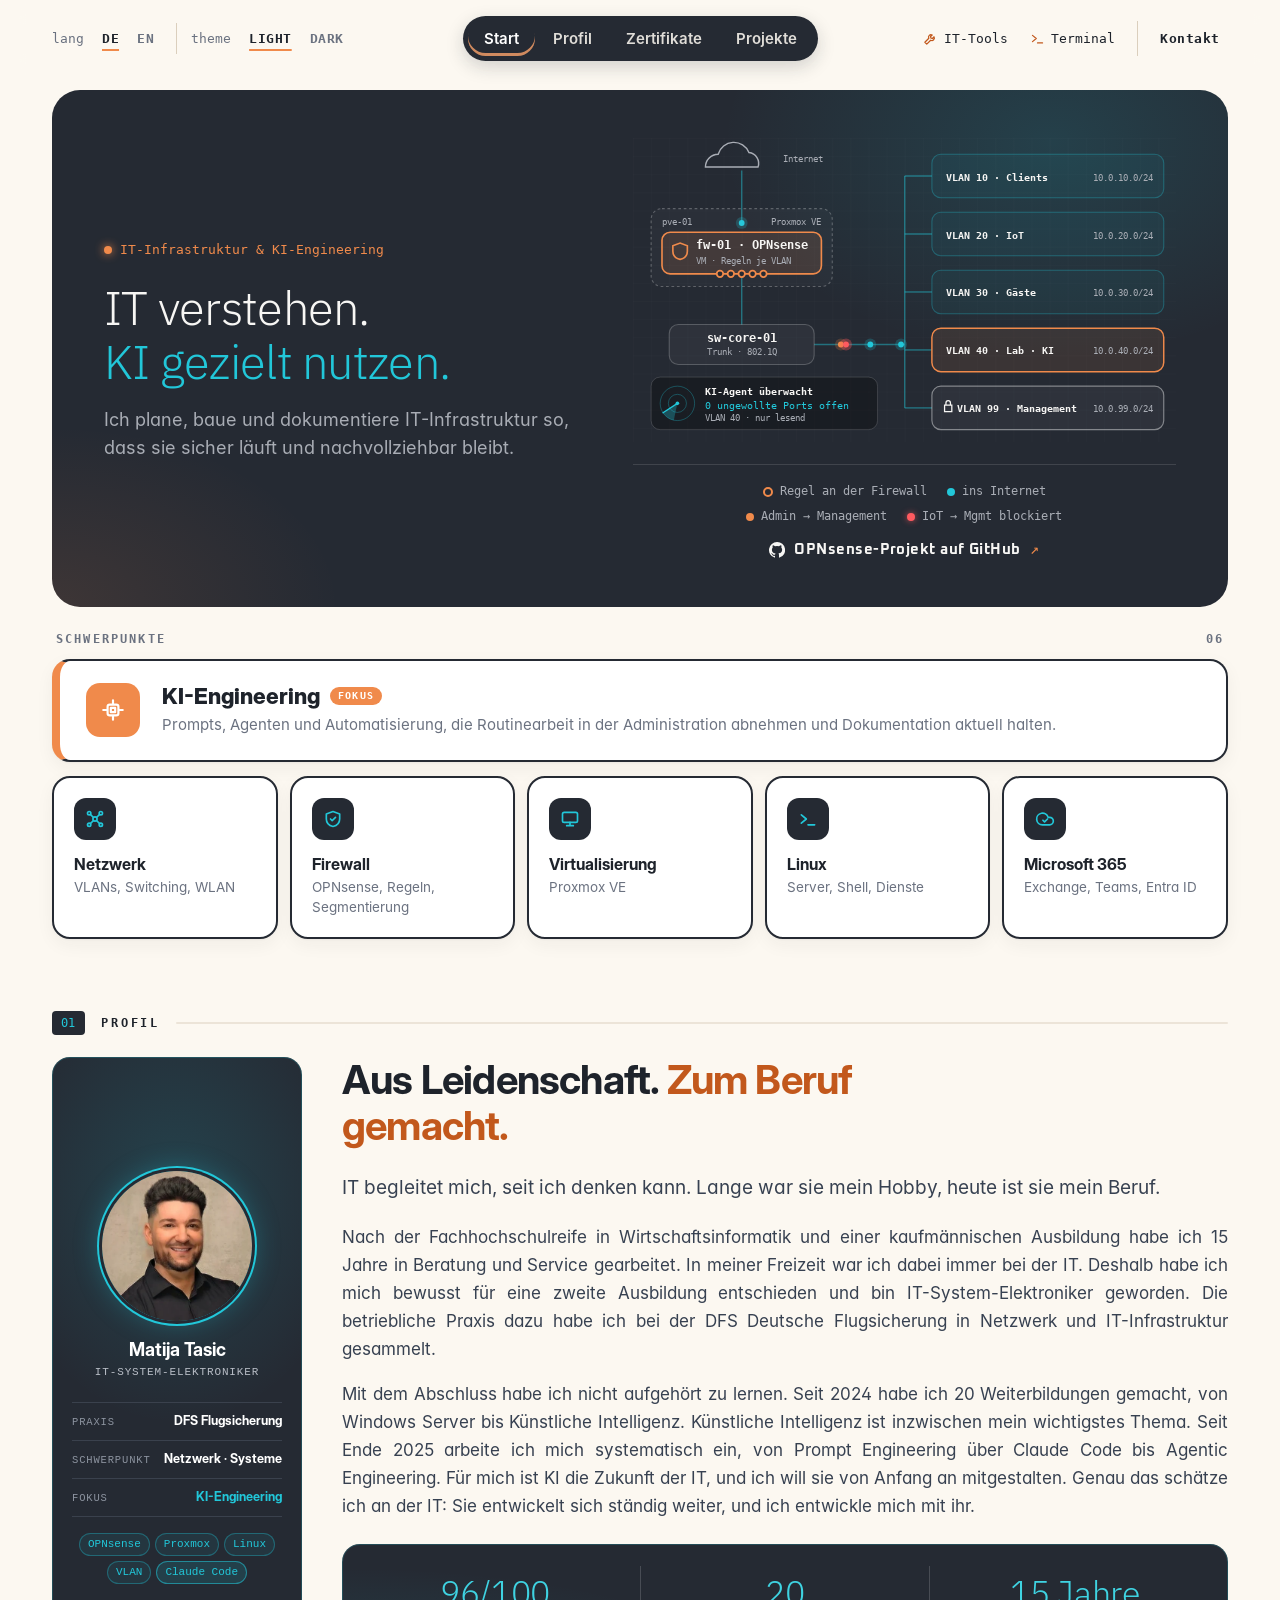
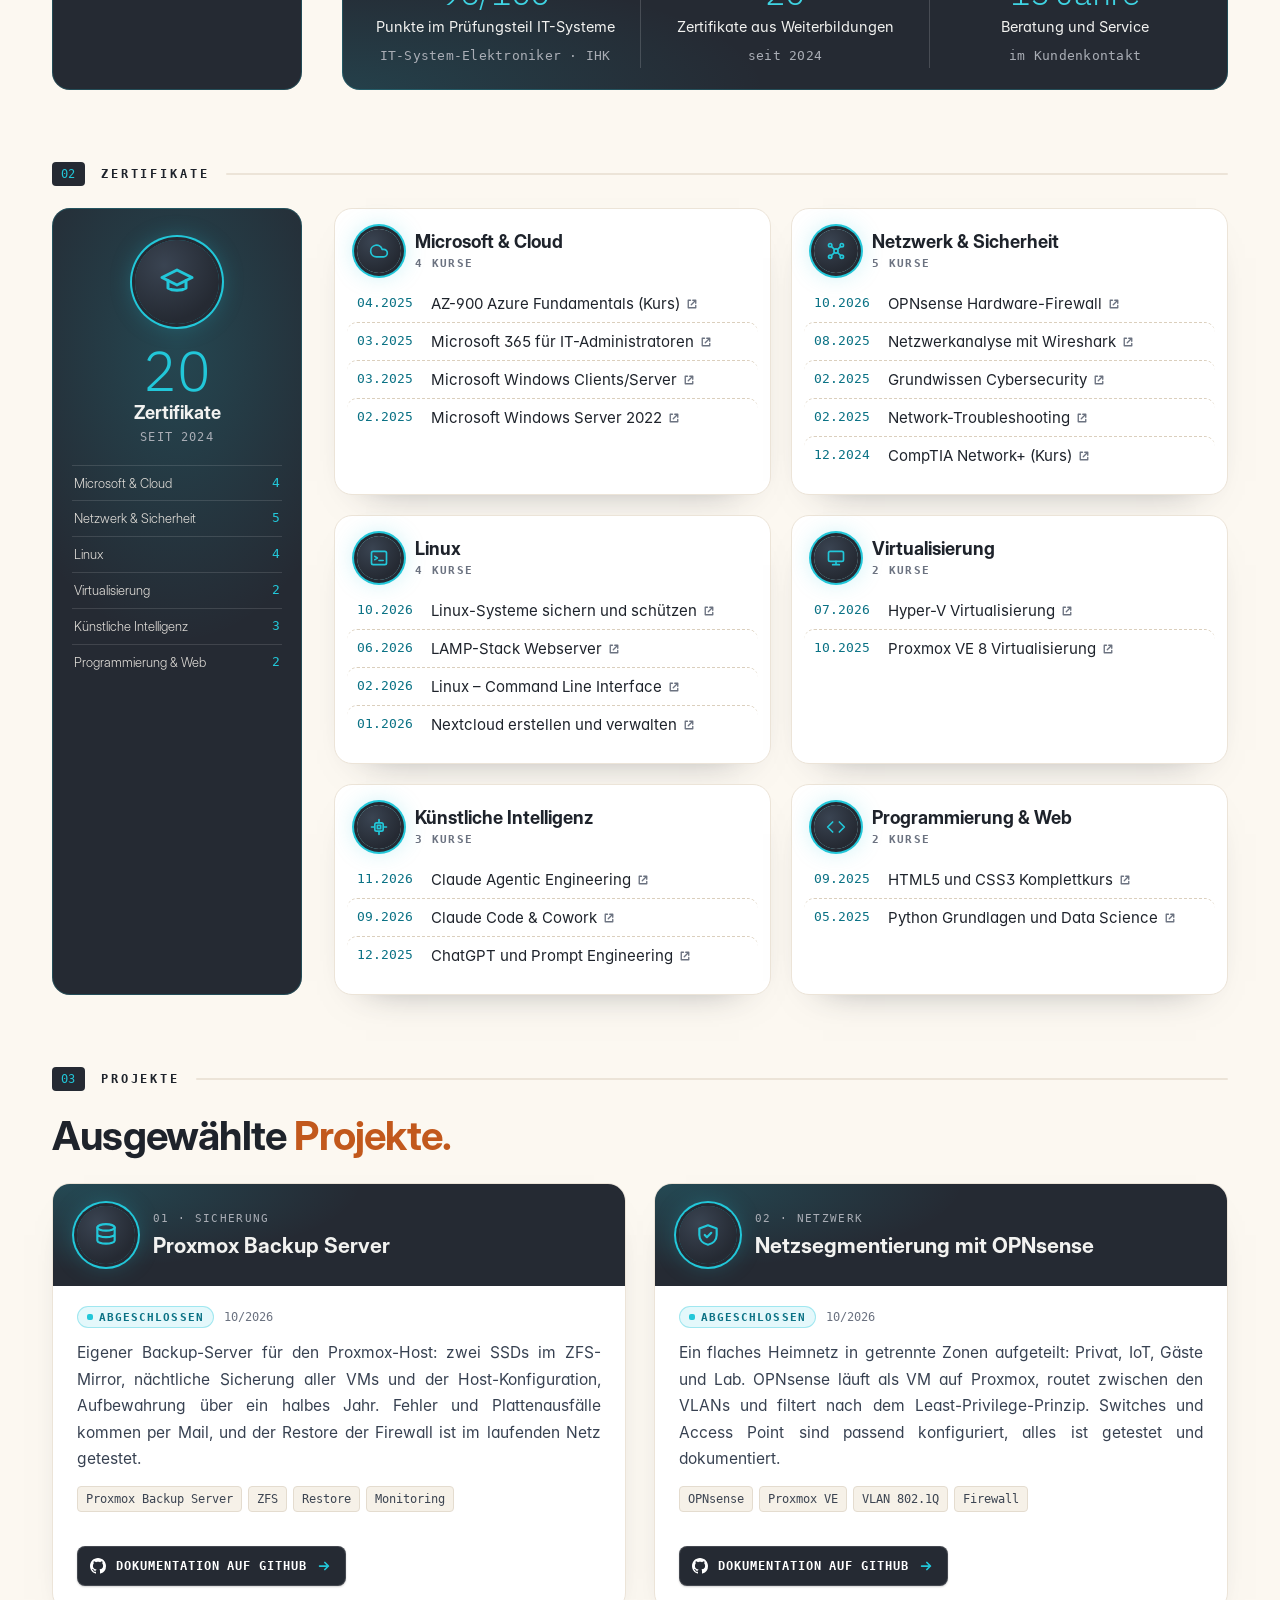
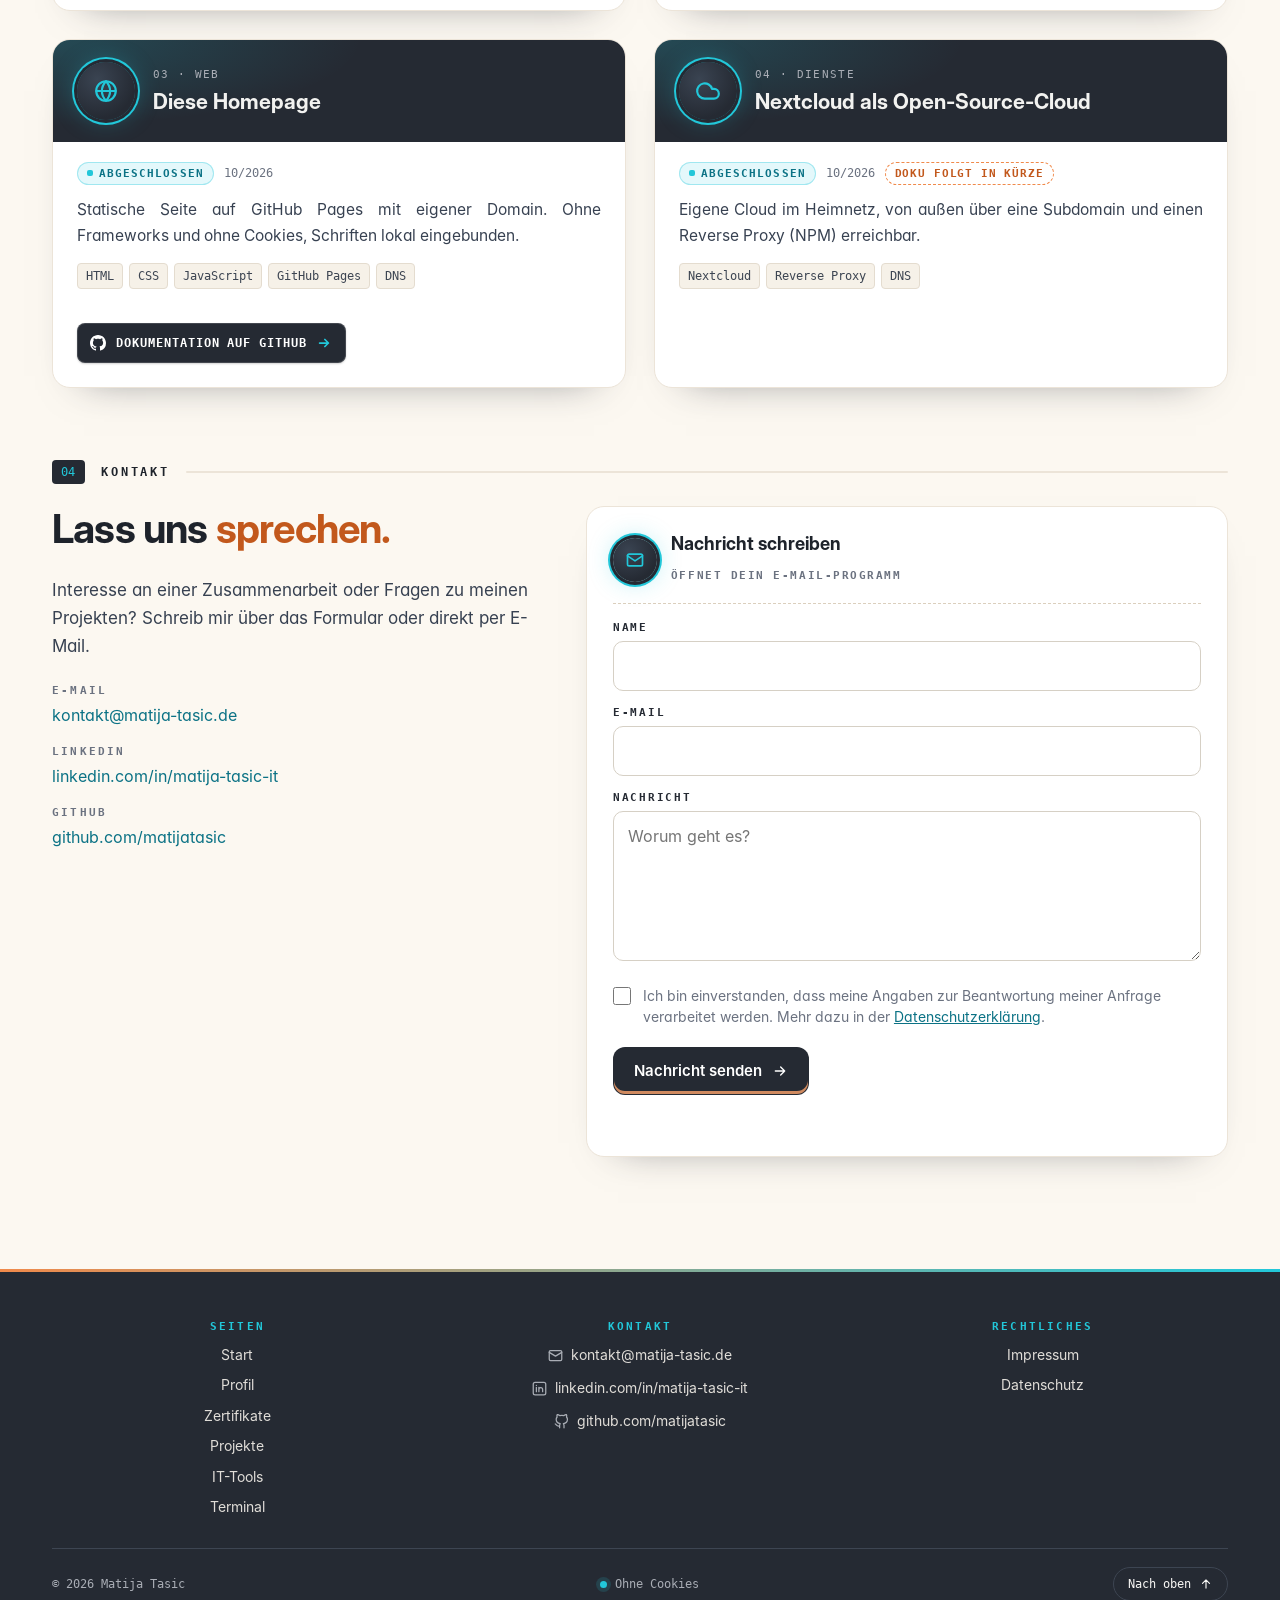
==== commit 5017394a: "Doku und Datenschutz auf aktuellen Stand, Pflege-Anleitung - PFLEGE.md neu: Pflege ohne KI, sicherer" ====
--- a/index.html
+++ b/index.html
@@ -69,7 +69,7 @@
   <link rel="icon" href="assets/img/favicon.svg" type="image/svg+xml">
   <link rel="preload" href="assets/fonts/inter-400.woff2" as="font" type="font/woff2" crossorigin>
   <link rel="preload" href="assets/fonts/inter-display-800.woff2" as="font" type="font/woff2" crossorigin>
-  <link rel="stylesheet" href="assets/css/site.css?v=2026110508">
+  <link rel="stylesheet" href="assets/css/site.css?v=2026112401">
   <script>
     (function () {
       var d = document.documentElement, t = null, l = null;
